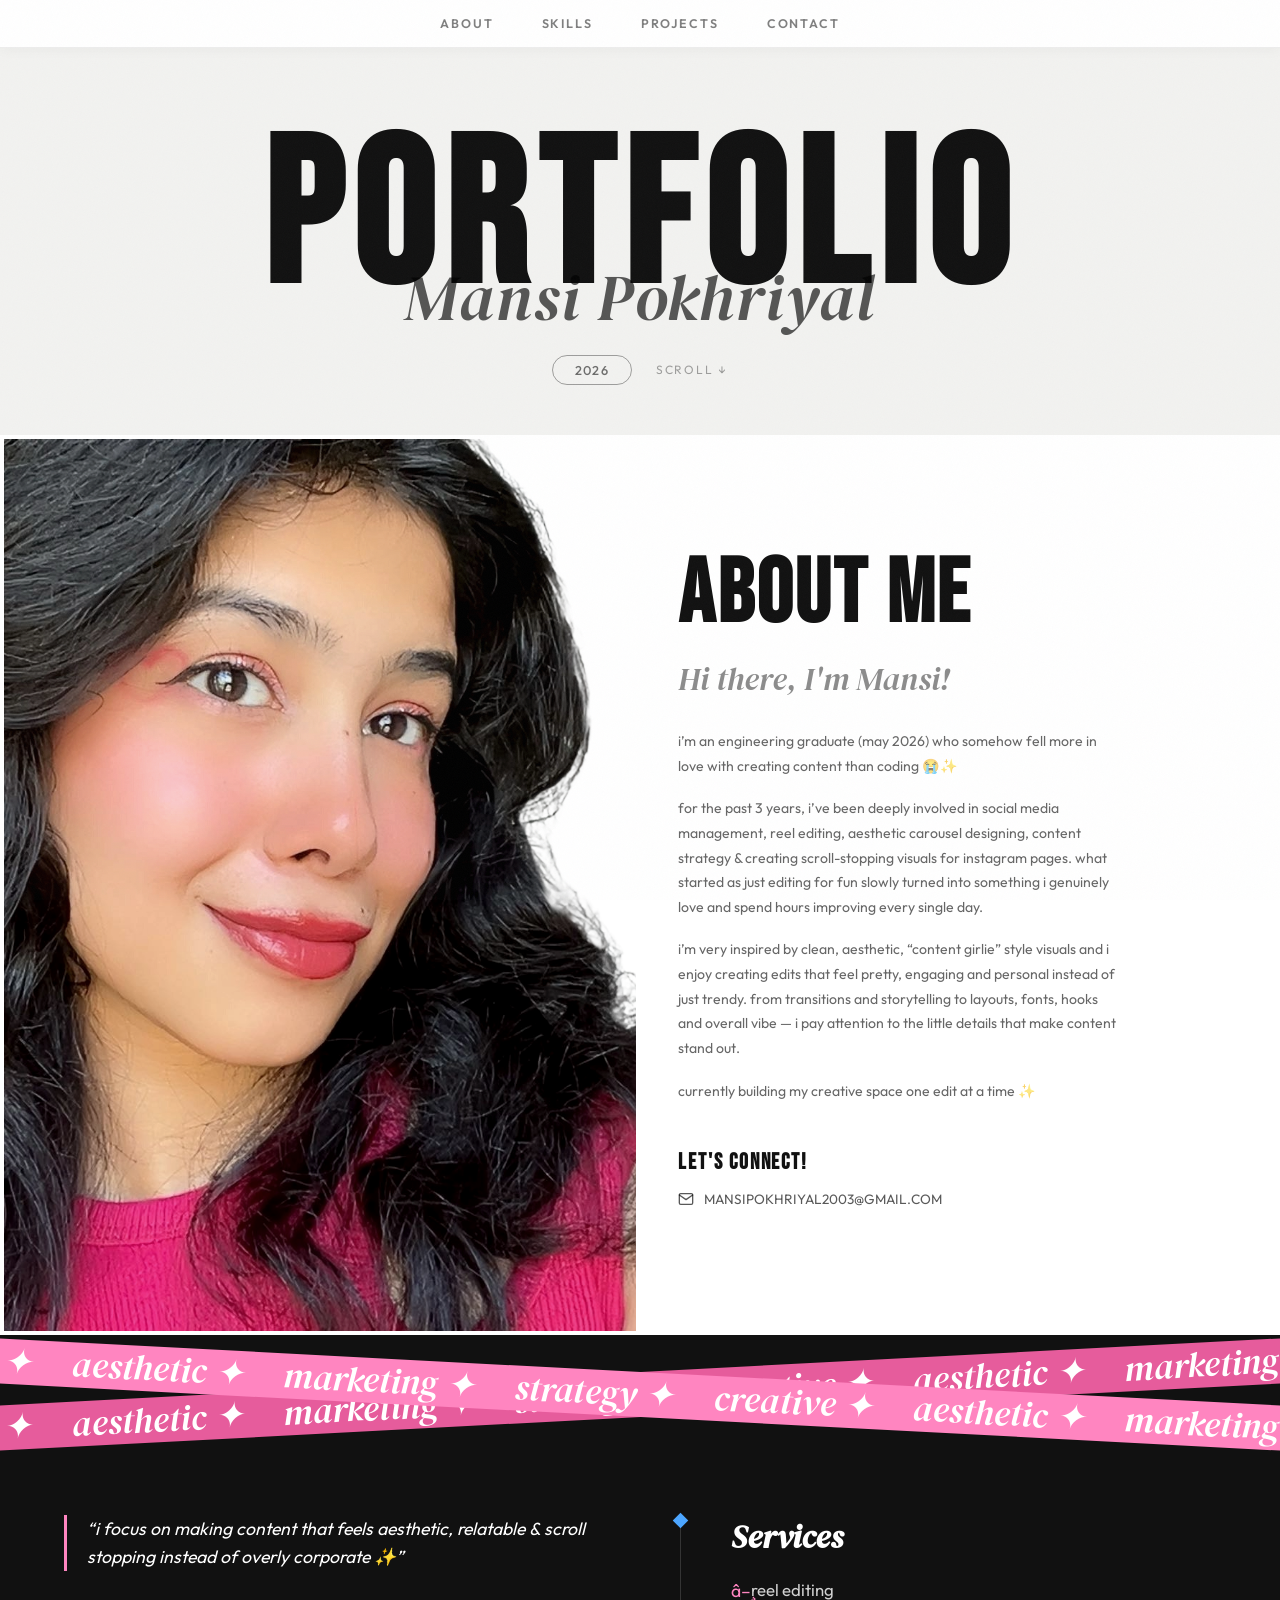
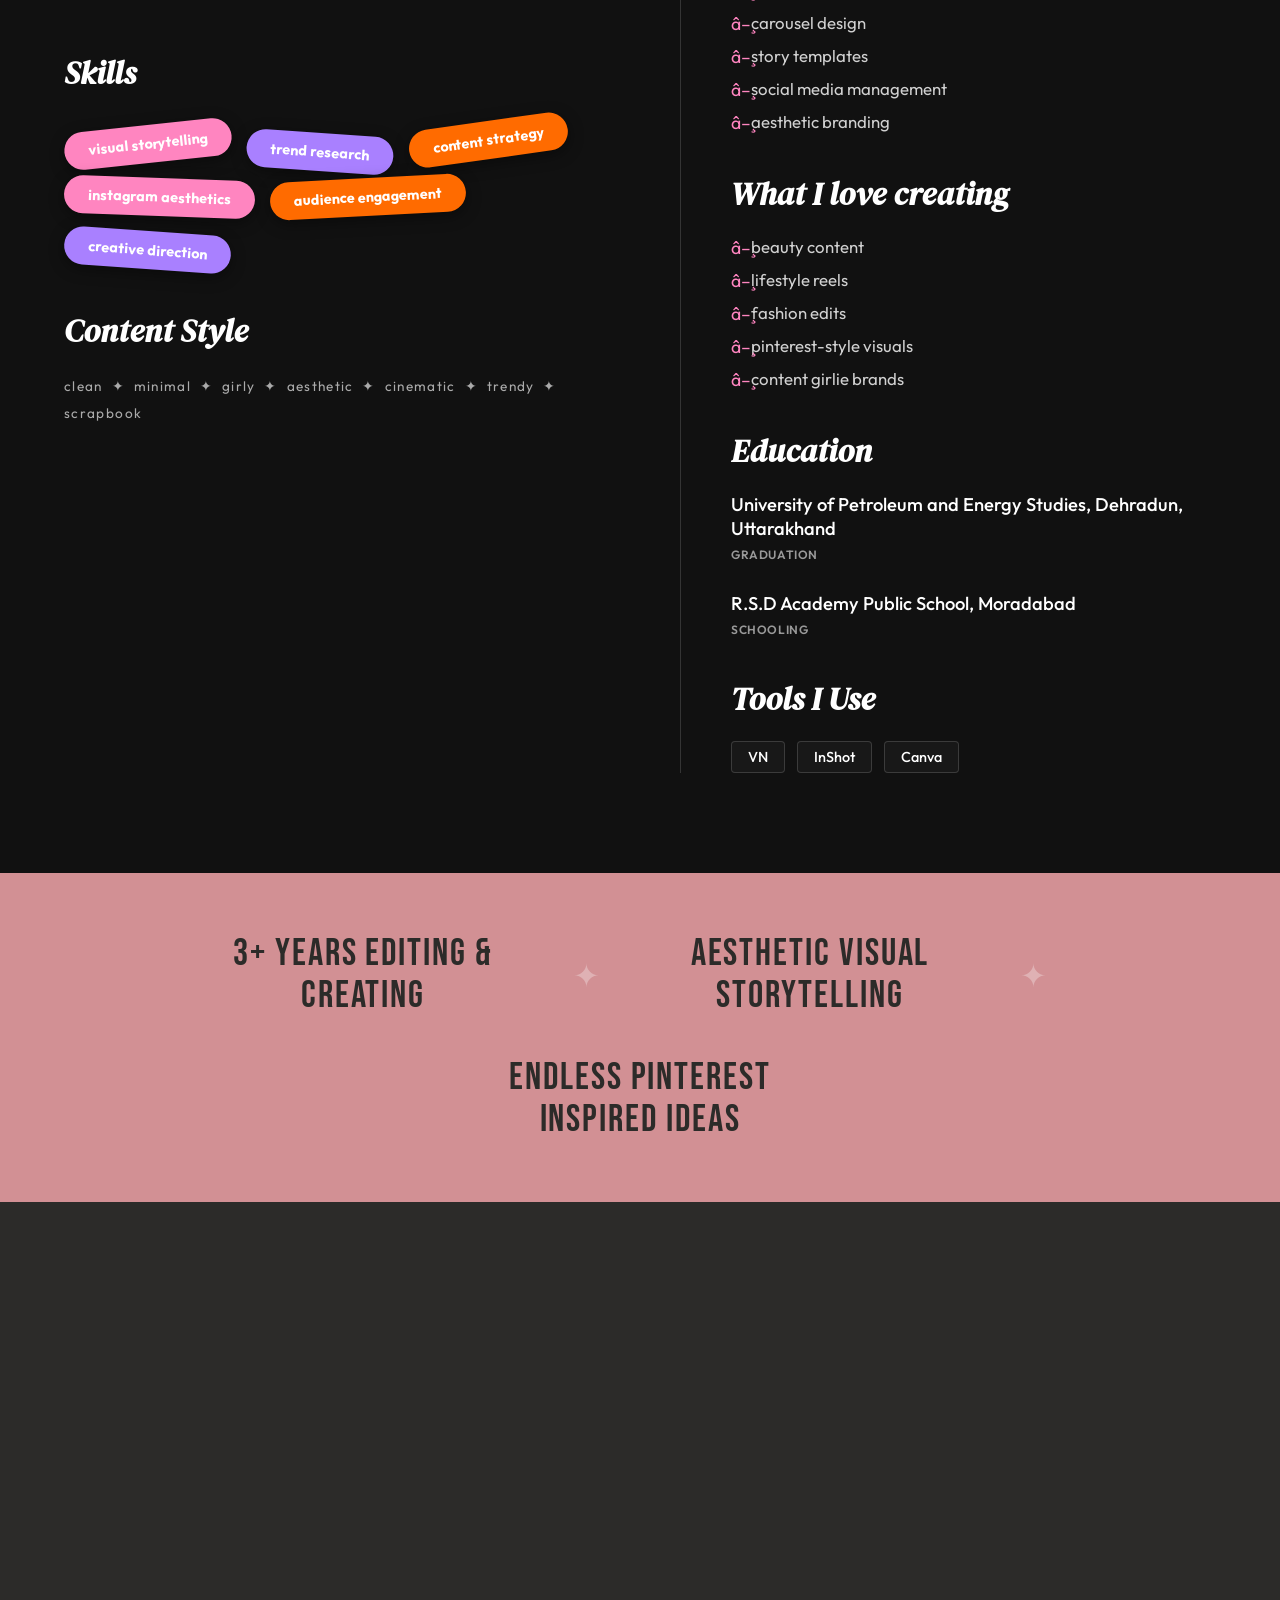
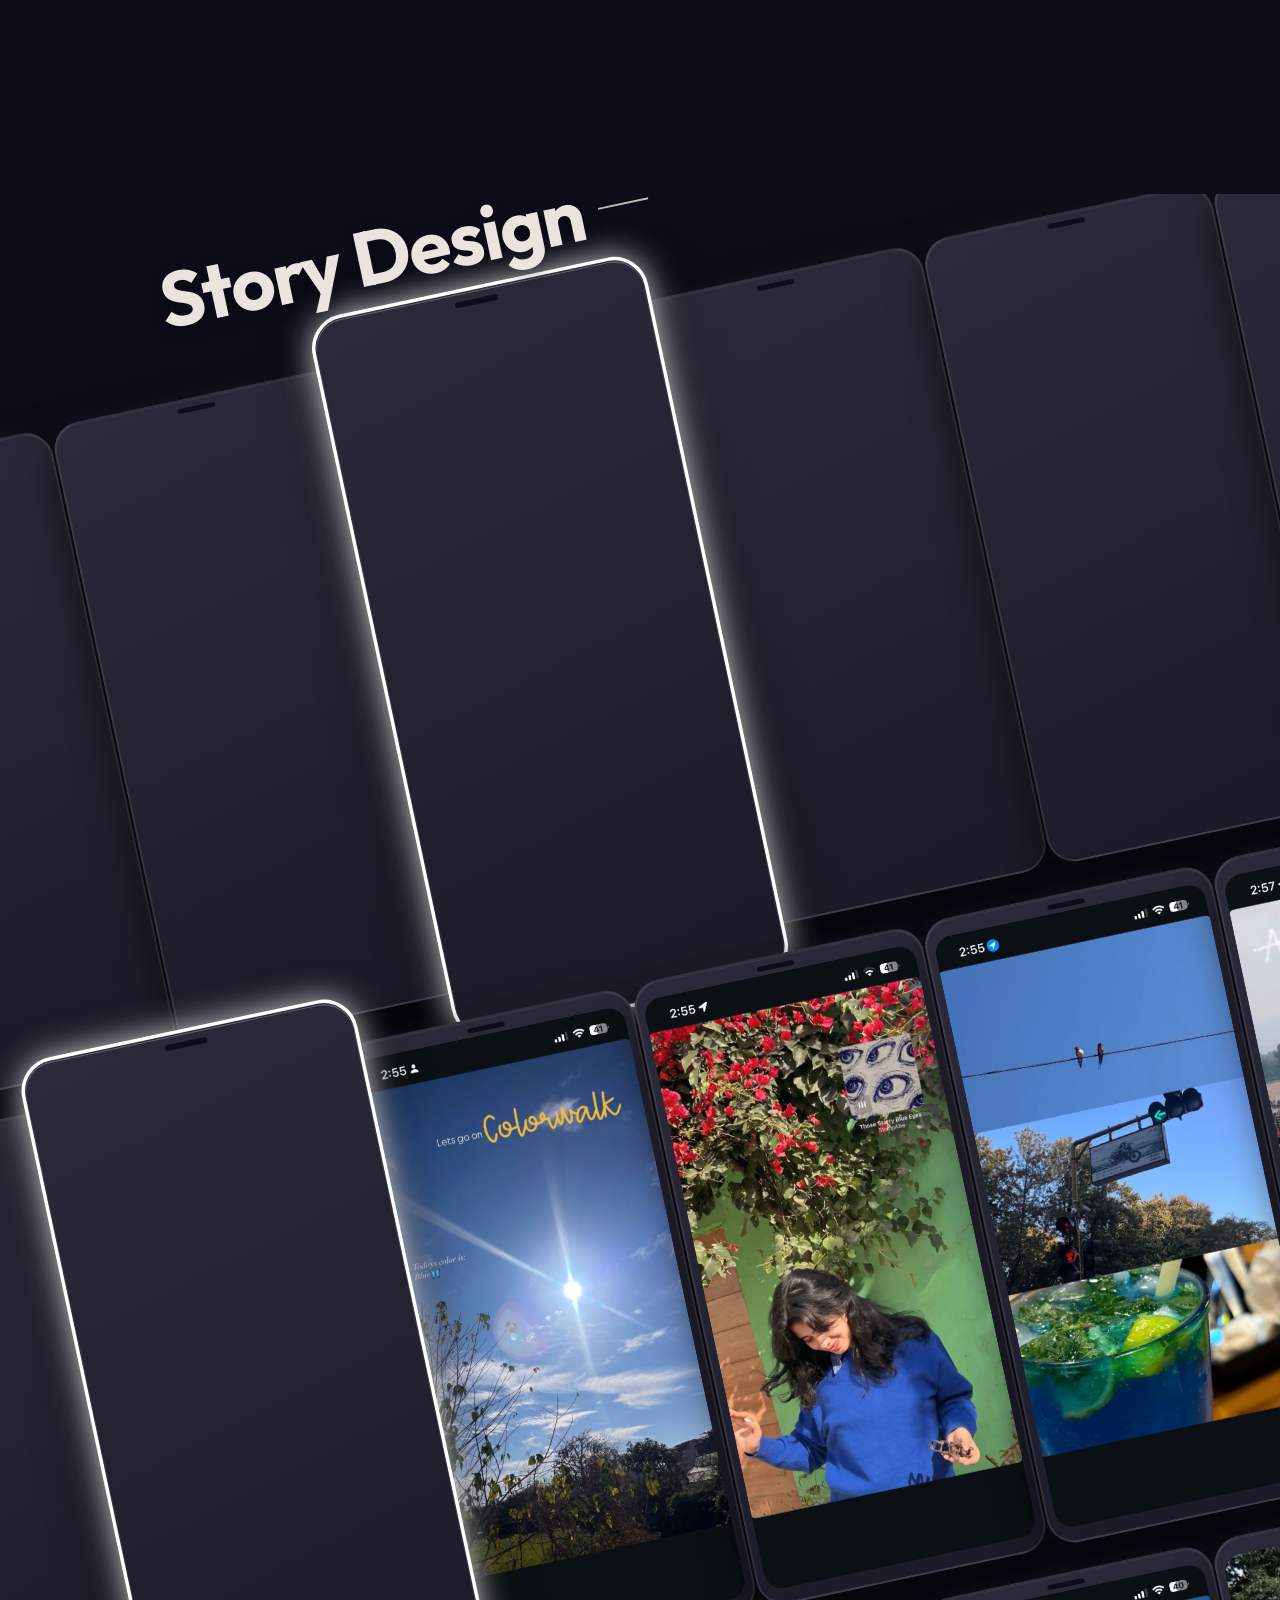
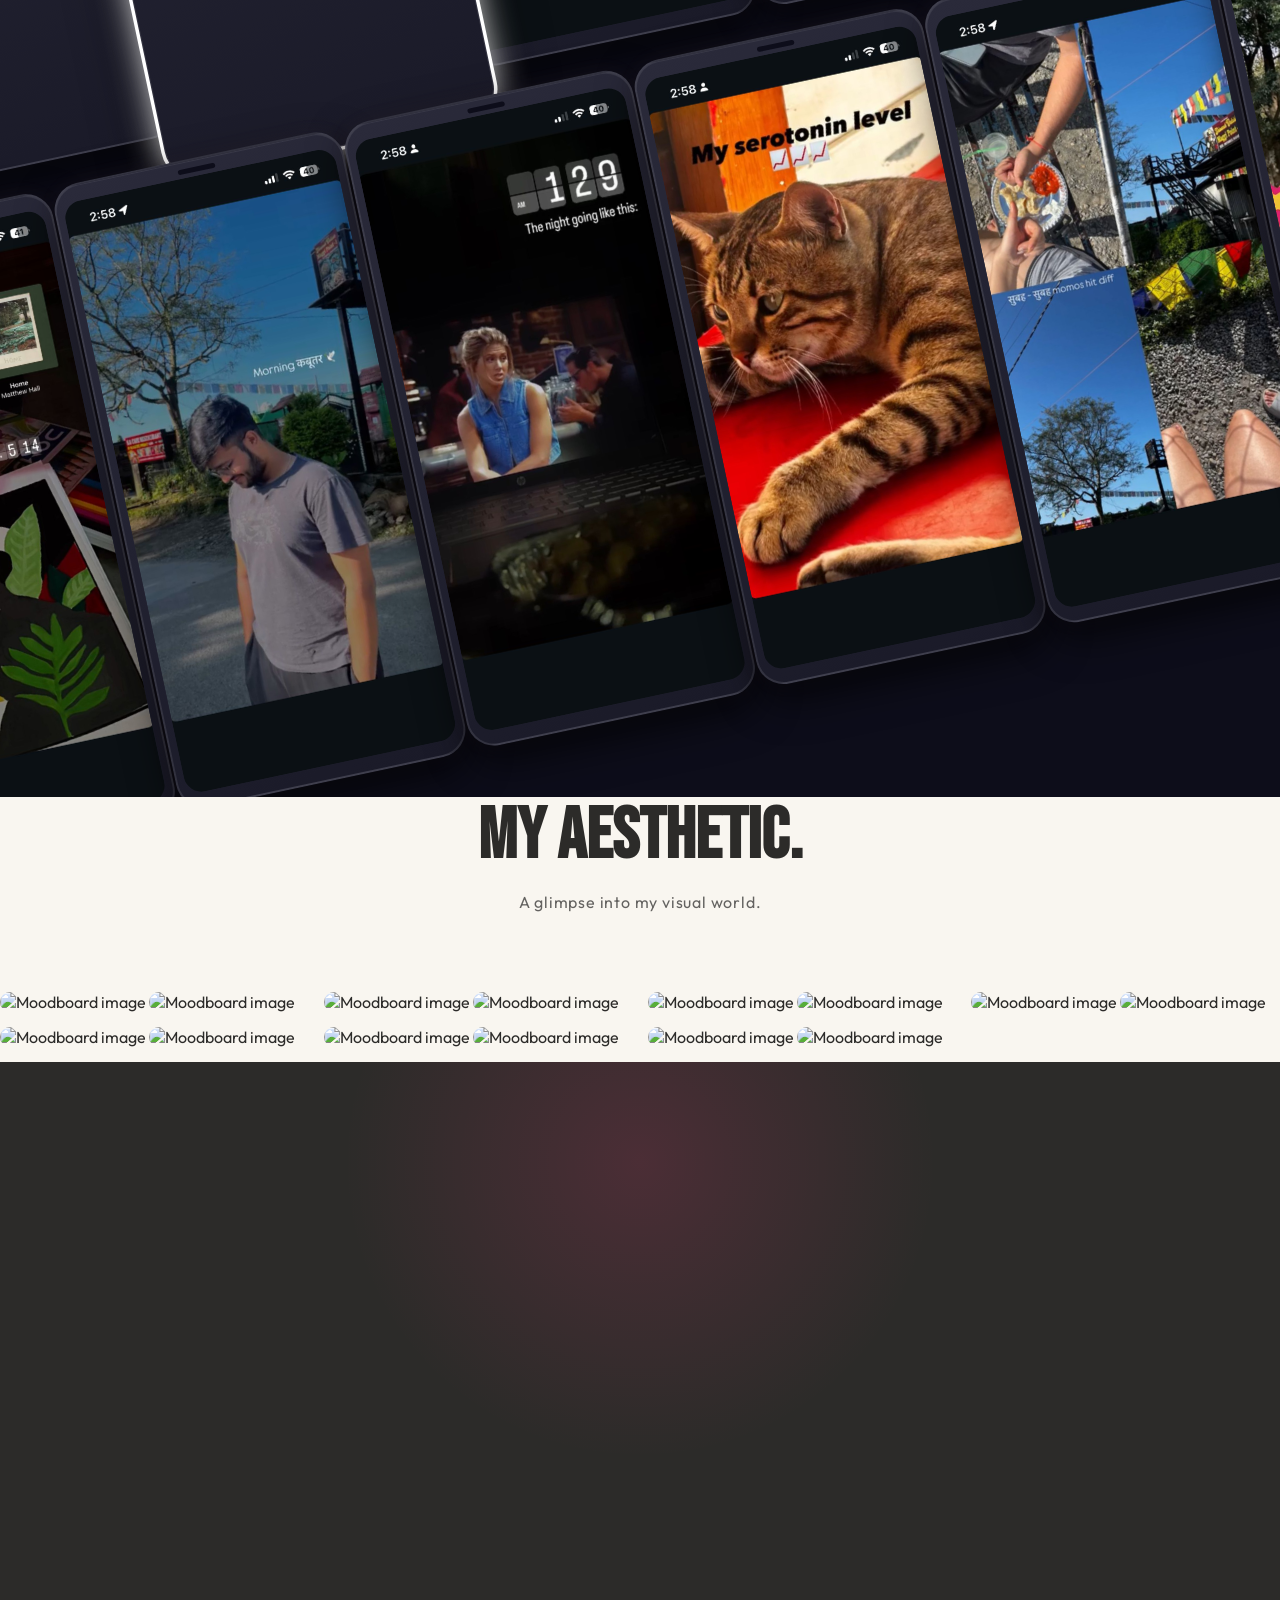
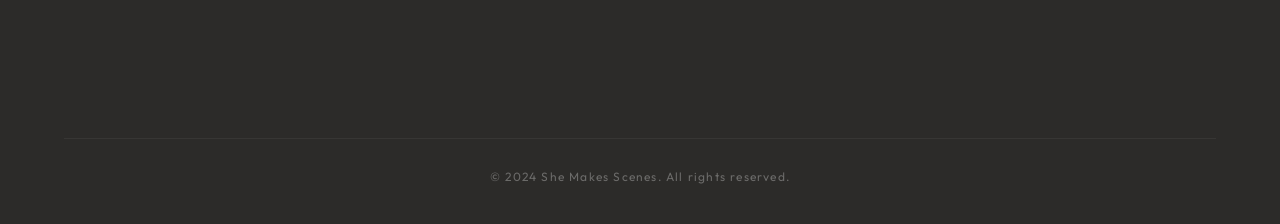
==== index.html @ 284c3abc "Fix CSS corruption and swap moodboard to dummy pinterest aesthetic images" ====
<!DOCTYPE html>
<html lang="en">

<head>
    <meta charset="UTF-8">
    <meta name="viewport" content="width=device-width, initial-scale=1.0">
    <title>She Makes Scenes – Marketing Portfolio</title>
    <meta name="description"
        content="She Makes Scenes – A vibrant marketing portfolio by Reese Jade Herron. Creative director, content creator, brand storyteller.">
    <link rel="preconnect" href="https://fonts.googleapis.com">
    <link rel="preconnect" href="https://fonts.gstatic.com" crossorigin>
    <link
        href="https://fonts.googleapis.com/css2?family=Bebas+Neue&family=DM+Serif+Display:ital@0;1&family=Outfit:wght@300;400;600;700;900&family=Alex+Brush&family=Great+Vibes&family=Pinyon+Script&family=Parisienne&display=swap"
        rel="stylesheet">
    <link rel="stylesheet" href="style.css">
</head>

<body>


    <!-- ══════════════════════════════════════
         GLASSMORPHIC INTRO SPLASH
         Auto-slides up after 3.5s, revealing the hero behind it
    ══════════════════════════════════════ -->
    <div class="splash" id="splash">

        <!-- Deep background orbs / atmosphere -->
        <div class="splash-bg">
            <img loading="lazy" src="assets/splash_bg.png" alt="" class="splash-bg-img">
            <div class="splash-orb orb-a"></div>
            <div class="splash-orb orb-b"></div>
            <div class="splash-orb orb-c"></div>
        </div>

        <!-- Glass panels grid -->
        <div class="glass-grid">
            <div class="glass-panel gp-top-left">
                <div class="gp-tag">Est. 2024</div>
            </div>
            <div class="glass-panel gp-top-right">
                <div class="gp-tag">Portfolio ↗</div>
            </div>
        </div>

        <!-- Centre content -->
        <div class="splash-center">
            <div class="splash-eyebrow">
                <span>Creative Director &amp; Strategist</span>
            </div>

            <h1 class="splash-title">
                <span class="st-line st-l1">SHE</span>
                <span class="st-line st-l2"><em>Makes</em></span>
                <span class="st-line st-l3">SCENES</span>
            </h1>

            <!-- Minimal Progress bar -->
            <div class="splash-progress">
                <div class="sp-bar">
                    <div class="sp-fill" id="splashFill"></div>
                </div>
                <span class="sp-label">Loading experience</span>
            </div>
        </div>
    </div>

    <!-- HERO -->
    <section class="pf-hero" id="hero">

        <!-- Sticky white nav -->
        <nav class="pf-nav">
            <a href="#about" class="pf-nav-item">About</a>
            <a href="#skills" class="pf-nav-item">Skills</a>
            <a href="#work" class="pf-nav-item">Projects</a>
            <a href="#contact" class="pf-nav-item">Contact</a>
        </nav>

        <!-- Giant PORTFOLIO + calligraphy name stacked together -->
        <div class="pf-title-wrap">
            <h1 class="pf-title">PORTFOLIO</h1>
            <span class="pf-script-name">Mansi Pokhriyal</span>
        </div>

        <!-- Year badge -->
        <div class="pf-footer-row">
            <span class="pf-year-pill">2026</span>
            <span class="pf-scroll-cue">scroll ↓</span>
        </div>

    </section>

    <!-- ABOUT ME -->
    <section class="am-section" id="about">

        <div class="am-grid">
            <!-- LEFT: full-bleed portrait -->
            <div class="am-portrait-col">
                <img loading="lazy" src="assets/pfp pic/11.png" alt="Mansi" class="am-portrait">
            </div>

            <!-- RIGHT: stacked heading + bio -->
            <div class="am-content-col">
                <h2 class="am-heading">ABOUT ME</h2>

                <h3 class="am-subhead">Hi there, I'm Mansi!</h3>

                <p class="am-text">
                    i’m an engineering graduate (may 2026) who somehow fell more in love with creating content than
                    coding 😭✨
                </p>
                <p class="am-text">
                    for the past 3 years, i’ve been deeply involved in social media management, reel editing, aesthetic
                    carousel designing, content strategy & creating scroll-stopping visuals for instagram pages. what
                    started as just editing for fun slowly turned into something i genuinely love and spend hours
                    improving every single day.
                </p>
                <p class="am-text">
                    i’m very inspired by clean, aesthetic, “content girlie” style visuals and i enjoy creating edits
                    that feel pretty, engaging and personal instead of just trendy. from transitions and storytelling to
                    layouts, fonts, hooks and overall vibe — i pay attention to the little details that make content
                    stand out.
                </p>
                <p class="am-text">
                    currently building my creative space one edit at a time ✨
                </p>

                <div class="am-connect">
                    <h4 class="am-connect-label">LET'S CONNECT!</h4>
                    <a href="mailto:MANSIPOKHRIYAL2003@GMAIL.COM" class="am-contact-row">
                        <svg xmlns="http://www.w3.org/2000/svg" width="16" height="16" viewBox="0 0 24 24" fill="none"
                            stroke="currentColor" stroke-width="2" stroke-linecap="round" stroke-linejoin="round">
                            <path d="M4 4h16c1.1 0 2 .9 2 2v12c0 1.1-.9 2-2 2H4c-1.1 0-2-.9-2-2V6c0-1.1.9-2 2-2z">
                            </path>
                            <polyline points="22,6 12,13 2,6"></polyline>
                        </svg>
                        MANSIPOKHRIYAL2003@GMAIL.COM
                    </a>
                </div>
            </div>
        </div>
    </section>

    <!-- ══════════════════════════════════════
         RESUME / DETAILS SECTION (Dark Mode)
    ══════════════════════════════════════ -->
    <section class="resume-section" id="resume">
        <!-- Pink Marquee Ribbons -->
        <div class="resume-ribbon-wrap">
            <div class="resume-ribbon ribbon-back">
                <div class="marquee-content">
                    <span>creative ✦</span><span>aesthetic ✦</span><span>marketing ✦</span><span>strategy
                        ✦</span><span>creative ✦</span><span>aesthetic ✦</span><span>marketing ✦</span><span>strategy
                        ✦</span>
                </div>
            </div>
            <div class="resume-ribbon ribbon-front">
                <div class="marquee-content">
                    <span>creative ✦</span><span>aesthetic ✦</span><span>marketing ✦</span><span>strategy
                        ✦</span><span>creative ✦</span><span>aesthetic ✦</span><span>marketing ✦</span><span>strategy
                        ✦</span>
                </div>
            </div>
        </div>

        <div class="resume-container">
            <!-- Left Column: Intro & Skills -->
            <div class="resume-left">
                <div class="res-quote-box">
                    <p class="res-quote">“i focus on making content that feels aesthetic, relatable & scroll stopping
                        instead of overly corporate ✨”</p>
                </div>

                <h3 class="res-heading res-mt">Skills</h3>
                <div class="res-skills">
                    <span class="skill-pill sp-pink">visual storytelling</span>
                    <span class="skill-pill sp-purple">trend research</span>
                    <span class="skill-pill sp-orange">content strategy</span>
                    <span class="skill-pill sp-pink" style="transform: rotate(2deg);">instagram aesthetics</span>
                    <span class="skill-pill sp-orange" style="transform: rotate(-3deg);">audience engagement</span>
                    <span class="skill-pill sp-purple" style="transform: rotate(4deg);">creative direction</span>
                </div>

                <h3 class="res-heading res-mt">Content Style</h3>
                <p class="res-tiny-words">
                    clean &nbsp;✦&nbsp; minimal &nbsp;✦&nbsp; girly &nbsp;✦&nbsp; aesthetic &nbsp;✦&nbsp; cinematic
                    &nbsp;✦&nbsp; trendy &nbsp;✦&nbsp; scrapbook
                </p>
            </div>

            <!-- Right Column: Timeline -->
            <div class="resume-right">
                <div class="res-timeline">
                    <!-- Blue Diamond -->
                    <div class="res-diamond"></div>

                    <h3 class="res-heading">Services</h3>
                    <ul class="res-list">
                        <li>reel editing</li>
                        <li>carousel design</li>
                        <li>story templates</li>
                        <li>social media management</li>
                        <li>aesthetic branding</li>
                    </ul>

                    <h3 class="res-heading res-mt">What I love creating</h3>
                    <ul class="res-list">
                        <li>beauty content</li>
                        <li>lifestyle reels</li>
                        <li>fashion edits</li>
                        <li>pinterest-style visuals</li>
                        <li>content girlie brands</li>
                    </ul>

                    <h3 class="res-heading res-mt">Education</h3>
                    <div class="res-item">
                        <h4>University of Petroleum and Energy Studies, Dehradun, Uttarakhand</h4>
                        <p class="res-meta">GRADUATION</p>
                    </div>
                    <div class="res-item">
                        <h4>R.S.D Academy Public School, Moradabad</h4>
                        <p class="res-meta">SCHOOLING</p>
                    </div>

                    <h3 class="res-heading res-mt">Tools I Use</h3>
                    <div class="res-tools">
                        <span>VN</span>
                        <span>InShot</span>
                        <span>Canva</span>
                    </div>
                </div>
            </div>
        </div>
    </section>

    <!-- STATS STRIP -->
    <section class="stats-strip text-strip">
        <div class="stat-card">
            <span class="stat-label-lg">3+ Years Editing & Creating</span>
        </div>
        <div class="stat-divider">✦</div>
        <div class="stat-card">
            <span class="stat-label-lg">Aesthetic Visual Storytelling</span>
        </div>
        <div class="stat-divider">✦</div>
        <div class="stat-card">
            <span class="stat-label-lg">Endless Pinterest Inspired Ideas</span>
        </div>
    </section>

    <!-- SCROLL NOISE -->
    <div class="noise-overlay"></div>

    <!-- ══════════════════════════════════
         SERVICES STRIP — Scrapbook Style
    ══════════════════════════════════ -->
    <section class="services-strip">
        <div class="services-header reveal-up">
            <h2 class="section-title">What I Do <span class="highlight">Best.</span></h2>
            <p class="section-subtitle">Turning chaos into aesthetics and engagement into community.</p>
        </div>

        <div class="services-grid">
            <!-- Service 1 -->
            <div class="service-card pop-in" style="--tilt: -3deg;">
                <div class="svc-tape"></div>
                <img loading="lazy" src="assets/iphone.png" alt="Social Media" class="svc-sticker s-top-right float-bob">
                <h3 class="svc-title">Social Media Management</h3>
                <p class="svc-desc">Scroll-stopping strategies, community building, and manipulating algorithms in your
                    favor.</p>
                <div class="svc-tags">
                    <span>Instagram</span><span>TikTok</span><span>Pinterest</span>
                </div>
            </div>

            <!-- Service 2 -->
            <div class="service-card pop-in delay-2" style="--tilt: 2deg;">
                <div class="svc-tape tape-alt"></div>
                <img loading="lazy" src="assets/camera.png" alt="Content Creation" class="svc-sticker s-bottom-left float-bob-alt">
                <h3 class="svc-title">Content Creation &amp; UGC</h3>
                <p class="svc-desc">Aesthetic photography and short-form video that actually looks like it belongs on a
                    moodboard.</p>
                <div class="svc-tags">
                    <span>Photography</span><span>Reels</span><span>Editing</span>
                </div>
            </div>

            <!-- Service 3 -->
            <div class="service-card pop-in delay-4" style="--tilt: -1.5deg;">
                <div class="svc-tape"></div>
                <img loading="lazy" src="assets/matcha.png" alt="Brand Strategy" class="svc-sticker s-top-left float-bob">
                <h3 class="svc-title">Brand Strategy</h3>
                <p class="svc-desc">Finding your authentic voice, visual identity, and market positioning so your brand
                    feels like a lifestyle.</p>
                <div class="svc-tags">
                    <span>Identity</span><span>Positioning</span><span>Voice</span>
                </div>
            </div>
        </div>
    </section>

    <!-- ══════════════════════════════════
         VIDEO GALLERY (Masonry & Lightbox)
    ══════════════════════════════════ -->
    <section class="video-gallery" id="portfolio">
        <div class="port-header reveal-up">
            <h2 class="section-title">The <span class="highlight">Receipts.</span></h2>
            <p class="section-subtitle">Aesthetic content that actually converts.</p>
        </div>

        <div class="video-grid reveal-up delay-2">
            <!-- Video Item 1 (Vertical) -->
            <div class="video-item vertical"
                data-video="https://res.cloudinary.com/dgtjwejuw/video/upload/f_auto,q_auto:best/v1_hgwuum.mov">
                <video poster="assets/poster_v1.jpg"
                    data-src="https://res.cloudinary.com/dgtjwejuw/video/upload/f_auto,q_auto:best/v1_hgwuum.mov"
                    class="v-thumb" muted playsinline preload="none"></video>
                <div class="v-overlay">
                    <p class="v-text">Reached 100k+ on YouTube</p>
                    <div class="play-btn">▶</div>
                </div>
            </div>

            <!-- Video Item 2 (Vertical) -->
            <div class="video-item vertical"
                data-video="https://res.cloudinary.com/dgtjwejuw/video/upload/f_auto,q_auto:best/v2_tkq3fp.mp4">
                <video poster="assets/poster_v2.jpg"
                    data-src="https://res.cloudinary.com/dgtjwejuw/video/upload/f_auto,q_auto:best/v2_tkq3fp.mp4"
                    class="v-thumb" muted playsinline preload="none"></video>
                <div class="v-overlay">
                    <p class="v-text">UGC Campaign • +300% ROI</p>
                    <div class="play-btn">▶</div>
                </div>
            </div>

            <!-- Video Item 3 (Horizontal) -->
            <div class="video-item horizontal"
                data-video="https://res.cloudinary.com/dgtjwejuw/video/upload/f_auto,q_auto:best/v3_ckzk5g.mp4">
                <video poster="assets/poster_v3.jpg"
                    data-src="https://res.cloudinary.com/dgtjwejuw/video/upload/f_auto,q_auto:best/v3_ckzk5g.mp4"
                    class="v-thumb rotate-fix" muted playsinline preload="none"></video>
                <div class="v-overlay">
                    <p class="v-text">Viral TikTok • 5M Views</p>
                    <div class="play-btn">▶</div>
                </div>
            </div>

            <!-- Video Item 4 (Vertical) -->
            <!-- <div class="video-item vertical" data-video="assets/v4.mp4">
                <video poster="assets/poster_v4.jpg" data-src="assets/v4.mp4" class="v-thumb" muted playsinline preload="none"></video>
                <div class="v-overlay">
                    <p class="v-text">Brand Launch Strategy</p>
                    <div class="play-btn">▶</div>
                </div>
            </div>
             -->
            <!-- Video Item 5 (Vertical) -->
            <div class="video-item vertical"
                data-video="https://res.cloudinary.com/dgtjwejuw/video/upload/f_auto,q_auto:best/v5_fkfbjr.mp4">
                <video poster="assets/poster_v5.jpg"
                    data-src="https://res.cloudinary.com/dgtjwejuw/video/upload/f_auto,q_auto:best/v5_fkfbjr.mp4"
                    class="v-thumb" muted playsinline preload="none"></video>
                <div class="v-overlay">
                    <p class="v-text">Aesthetic Product B-Roll</p>
                    <div class="play-btn">▶</div>
                </div>
            </div>

            <!-- Video Item 6 (Vertical) -->
            <div class="video-item vertical"
                data-video="https://res.cloudinary.com/dgtjwejuw/video/upload/f_auto,q_auto:best/v6_zyyoiy.mp4">
                <video poster="assets/poster_v6.jpg"
                    data-src="https://res.cloudinary.com/dgtjwejuw/video/upload/f_auto,q_auto:best/v6_zyyoiy.mp4"
                    class="v-thumb" muted playsinline preload="none"></video>
                <div class="v-overlay">
                    <p class="v-text">Influencer Outreach</p>
                    <div class="play-btn">▶</div>
                </div>
            </div>

            <!-- Video Item 7 (Vertical) -->
            <div class="video-item vertical"
                data-video="https://res.cloudinary.com/dgtjwejuw/video/upload/f_auto,q_auto:best/v7_tdznez.mp4">
                <video poster="assets/poster_v7.jpg"
                    data-src="https://res.cloudinary.com/dgtjwejuw/video/upload/f_auto,q_auto:best/v7_tdznez.mp4"
                    class="v-thumb" muted playsinline preload="none"></video>
                <div class="v-overlay">
                    <p class="v-text">Lifestyle Vlog</p>
                    <div class="play-btn">▶</div>
                </div>
            </div>

            <!-- Video Item 8 (Horizontal) -->
            <div class="video-item horizontal"
                data-video="https://res.cloudinary.com/dgtjwejuw/video/upload/f_auto,q_auto:best/v8_twmsrm.mp4">
                <video poster="assets/poster_v8.jpg"
                    data-src="https://res.cloudinary.com/dgtjwejuw/video/upload/f_auto,q_auto:best/v8_twmsrm.mp4"
                    class="v-thumb rotate-fix" muted playsinline preload="none"></video>
                <div class="v-overlay">
                    <p class="v-text">Behind the Scenes</p>
                    <div class="play-btn">▶</div>
                </div>
            </div>

            <!-- Video Item 9 (Vertical) -->
            <div class="video-item vertical"
                data-video="https://res.cloudinary.com/dgtjwejuw/video/upload/f_auto,q_auto:best/v9_yqz8e2.mp4">
                <video poster="assets/poster_v9.jpg"
                    data-src="https://res.cloudinary.com/dgtjwejuw/video/upload/f_auto,q_auto:best/v9_yqz8e2.mp4"
                    class="v-thumb" muted playsinline preload="none"></video>
                <div class="v-overlay">
                    <p class="v-text">Social Strategy</p>
                    <div class="play-btn">▶</div>
                </div>
            </div>

            <!-- Video Item 10 (Vertical) -->
            <div class="video-item vertical"
                data-video="https://res.cloudinary.com/dgtjwejuw/video/upload/f_auto,q_auto:best/v10_ikguzg.mp4">
                <video poster="assets/poster_v10.jpg"
                    data-src="https://res.cloudinary.com/dgtjwejuw/video/upload/f_auto,q_auto:best/v10_ikguzg.mp4"
                    class="v-thumb" muted playsinline preload="none"></video>
                <div class="v-overlay">
                    <p class="v-text">Product Highlight</p>
                    <div class="play-btn">▶</div>
                </div>
            </div>

            <!-- Video Item 11 (Vertical) -->
            <div class="video-item vertical"
                data-video="https://res.cloudinary.com/dgtjwejuw/video/upload/f_auto,q_auto:best/v11_afdckn.mp4">
                <video poster="assets/poster_v11.jpg"
                    data-src="https://res.cloudinary.com/dgtjwejuw/video/upload/f_auto,q_auto:best/v11_afdckn.mp4"
                    class="v-thumb" muted playsinline preload="none"></video>
                <div class="v-overlay">
                    <p class="v-text">Creative Direction</p>
                    <div class="play-btn">▶</div>
                </div>
            </div>

            <!-- Video Item 12 (Vertical) -->
            <!-- <div class="video-item vertical" data-video="assets/v12.MOV">
                <video poster="assets/poster_v12.jpg" data-src="assets/v12.MOV" class="v-thumb" muted playsinline preload="none"></video>
                <div class="v-overlay">
                    <p class="v-text">Vibe Check</p>
                    <div class="play-btn">▶</div>
                </div>
            </div> -->





            <!-- Video Item 15 (Horizontal) -->
            <div class="video-item horizontal"
                data-video="https://res.cloudinary.com/dgtjwejuw/video/upload/f_auto,q_auto:best/v15_hkxv1v.mp4">
                <video poster="assets/poster_v15.jpg"
                    data-src="https://res.cloudinary.com/dgtjwejuw/video/upload/f_auto,q_auto:best/v15_hkxv1v.mp4"
                    class="v-thumb rotate-fix" muted playsinline preload="none"></video>
                <div class="v-overlay">
                    <p class="v-text">Studio Tour</p>
                    <div class="play-btn">▶</div>
                </div>
            </div>
        </div>
    </section>

    <!-- ══════════════════════════════════
         SOCIAL MEDIA POST DESIGN
    ══════════════════════════════════ -->
    <section class="post-design-section" id="post-design">
        <div class="post-design-header reveal-up">
            <h2 class="post-design-title">Social Media <span class="post-highlight">Post Design.</span></h2>
            <p class="post-design-sub">Scroll‑stopping content crafted for feeds that actually convert.</p>
        </div>

        <!-- ── ROW 1: 4 posts · phone · (layout: img img img img | phone) ── -->
        <div class="post-row post-row--4-phone reveal-up delay-2">
            <div class="post-thumb">
                <img loading="lazy" src="assets/kedarnath post/5.PNG" alt="Social Media Post 5" class="post-img"
                    style="width:100%;height:100%;object-fit:cover;border-radius:12px;">
            </div>
            <div class="post-thumb">
                <img loading="lazy" src="assets/kedarnath post/7.PNG" alt="Social Media Post 7" class="post-img"
                    style="width:100%;height:100%;object-fit:cover;border-radius:12px;">
            </div>
            <div class="post-thumb">
                <img loading="lazy" src="assets/kedarnath post/8.PNG" alt="Social Media Post 8" class="post-img"
                    style="width:100%;height:100%;object-fit:cover;border-radius:12px;">
            </div>
            <div class="post-thumb">
                <img loading="lazy" src="assets/kedarnath post/9.jpeg" alt="Social Media Post 9" class="post-img"
                    style="width:100%;height:100%;object-fit:cover;border-radius:12px;">
            </div>
            <div class="phone-mockup-wrap">
                <div class="phone-frame" id="phone1">
                    <div class="phone-screen">
                        <div class="insta-header">
                            <span class="insta-dot"></span>
                            <span class="insta-username">@shemakesscenes</span>
                        </div>
                        <div class="insta-carousel" data-phone="phone1">
                            <div class="insta-slides">
                                <!-- 20 placeholder slides replaced with requested image sequence -->
                                <div class="insta-slide">
                                    <img loading="lazy" src="assets/kedarnath post/3.PNG" alt="Slide"
                                        style="width:100%;height:100%;object-fit:cover;">
                                </div>
                                <div class="insta-slide">
                                    <img loading="lazy" src="assets/kedarnath post/1.PNG" alt="Slide"
                                        style="width:100%;height:100%;object-fit:cover;">
                                </div>
                                <div class="insta-slide">
                                    <img loading="lazy" src="assets/kedarnath post/5.PNG" alt="Slide"
                                        style="width:100%;height:100%;object-fit:cover;">
                                </div>
                                <div class="insta-slide">
                                    <img loading="lazy" src="assets/kedarnath post/4.PNG" alt="Slide"
                                        style="width:100%;height:100%;object-fit:cover;">
                                </div>
                                <div class="insta-slide">
                                    <img loading="lazy" src="assets/kedarnath post/2.PNG" alt="Slide"
                                        style="width:100%;height:100%;object-fit:cover;">
                                </div>
                                <div class="insta-slide">
                                    <img loading="lazy" src="assets/kedarnath post/6.PNG" alt="Slide"
                                        style="width:100%;height:100%;object-fit:cover;">
                                </div>
                                <div class="insta-slide">
                                    <img loading="lazy" src="assets/kedarnath post/7.PNG" alt="Slide"
                                        style="width:100%;height:100%;object-fit:cover;">
                                </div>
                                <div class="insta-slide">
                                    <img loading="lazy" src="assets/kedarnath post/8.PNG" alt="Slide"
                                        style="width:100%;height:100%;object-fit:cover;">
                                </div>
                                <div class="insta-slide">
                                    <img loading="lazy" src="assets/kedarnath post/9.jpeg" alt="Slide"
                                        style="width:100%;height:100%;object-fit:cover;">
                                </div>
                            </div>
                            <button class="insta-prev" aria-label="Previous">‹</button>
                            <button class="insta-next" aria-label="Next">›</button>
                            <div class="insta-dots"></div>
                        </div>
                        <div class="insta-footer">
                            <span class="insta-heart">♡</span>
                            <span class="insta-count">2.4k</span>
                        </div>
                        <div class="insta-caption"
                            style="padding: 0 10px 10px; font-size: 0.6rem; color: #111; line-height: 1.4; font-family: var(--font-body);">
                            <strong>shemakesscenes</strong> Not a trip. A calling. 🏔️✨ Exploring the breathtaking
                            trails of Kedarnath and soaking in the divine energy of the Himalayas. Every step feels like
                            a journey within. #kedarnath #himalayas
                        </div>
                    </div>
                </div>
            </div>
        </div>

        <!-- ── ROW 2: phone · 4 posts ── -->
        <div class="post-row post-row--phone-4 reveal-up delay-2">
            <div class="phone-mockup-wrap">
                <div class="phone-frame" id="phone2">
                    <div class="phone-screen">
                        <div class="insta-header">
                            <span class="insta-dot"></span>
                            <span class="insta-username">@shemakesscenes</span>
                        </div>
                        <div class="insta-carousel" data-phone="phone2">
                            <div class="insta-slides">
                                <div class="insta-slide">
                                    <img loading="lazy" src="assets/gao/1.jpeg" alt="Slide"
                                        style="width:100%;height:100%;object-fit:cover;">
                                </div>
                                <div class="insta-slide">
                                    <img loading="lazy" src="assets/gao/5.jpeg" alt="Slide"
                                        style="width:100%;height:100%;object-fit:cover;">
                                </div>
                                <div class="insta-slide">
                                    <img loading="lazy" src="assets/gao/2.jpeg" alt="Slide"
                                        style="width:100%;height:100%;object-fit:cover;">
                                </div>
                                <div class="insta-slide">
                                    <img loading="lazy" src="assets/gao/3.jpeg" alt="Slide"
                                        style="width:100%;height:100%;object-fit:cover;">
                                </div>
                                <div class="insta-slide">
                                    <img loading="lazy" src="assets/gao/4.jpeg" alt="Slide"
                                        style="width:100%;height:100%;object-fit:cover;">
                                </div>
                                <div class="insta-slide">
                                    <img loading="lazy" src="assets/gao/8.jpeg" alt="Slide"
                                        style="width:100%;height:100%;object-fit:cover;">
                                </div>
                                <div class="insta-slide">
                                    <img loading="lazy" src="assets/gao/6.jpeg" alt="Slide"
                                        style="width:100%;height:100%;object-fit:cover;">
                                </div>
                                <div class="insta-slide">
                                    <img loading="lazy" src="assets/gao/7.jpeg" alt="Slide"
                                        style="width:100%;height:100%;object-fit:cover;">
                                </div>
                            </div>
                            <button class="insta-prev" aria-label="Previous">‹</button>
                            <button class="insta-next" aria-label="Next">›</button>
                            <div class="insta-dots"></div>
                        </div>
                        <div class="insta-footer">
                            <span class="insta-heart">♡</span>
                            <span class="insta-count">1.8k</span>
                        </div>
                        <div class="insta-caption"
                            style="padding: 0 10px 10px; font-size: 0.6rem; color: #111; line-height: 1.4; font-family: var(--font-body);">
                            <strong>shemakesscenes</strong> Sun-kissed days and endless horizons in Gao. 🌊 Finding
                            inspiration where the waves crash and the palm trees sway. #gao #wanderlust #creativejourney
                        </div>
                    </div>
                </div>
            </div>
            <div class="post-thumb">
                <img loading="lazy" src="assets/gao/3.jpeg" alt="Social Media Post" class="post-img"
                    style="width:100%;height:100%;object-fit:cover;border-radius:12px;">
            </div>
            <div class="post-thumb">
                <img loading="lazy" src="assets/gao/6.jpeg" alt="Social Media Post" class="post-img"
                    style="width:100%;height:100%;object-fit:cover;border-radius:12px;">
            </div>
            <div class="post-thumb">
                <img loading="lazy" src="assets/gao/8.jpeg" alt="Social Media Post" class="post-img"
                    style="width:100%;height:100%;object-fit:cover;border-radius:12px;">
            </div>
            <div class="post-thumb">
                <img loading="lazy" src="assets/gao/7.jpeg" alt="Social Media Post" class="post-img"
                    style="width:100%;height:100%;object-fit:cover;border-radius:12px;">
            </div>
        </div>

        <!-- ── ROW 3: 4 posts · phone (same as row 1) ── -->
        <div class="post-row post-row--4-phone reveal-up delay-2">
            <div class="post-thumb">
                <img loading="lazy" src="assets/banaras/3.jpeg" alt="Social Media Post" class="post-img"
                    style="width:100%;height:100%;object-fit:cover;border-radius:12px;">
            </div>
            <div class="post-thumb">
                <img loading="lazy" src="assets/banaras/11.jpeg" alt="Social Media Post" class="post-img"
                    style="width:100%;height:100%;object-fit:cover;border-radius:12px;">
            </div>
            <div class="post-thumb">
                <img loading="lazy" src="assets/banaras/18.jpeg" alt="Social Media Post" class="post-img"
                    style="width:100%;height:100%;object-fit:cover;border-radius:12px;">
            </div>
            <div class="post-thumb">
                <img loading="lazy" src="assets/banaras/17.jpeg" alt="Social Media Post" class="post-img"
                    style="width:100%;height:100%;object-fit:cover;border-radius:12px;">
            </div>
            <div class="phone-mockup-wrap">
                <div class="phone-frame" id="phone3">
                    <div class="phone-screen">
                        <div class="insta-header">
                            <span class="insta-dot"></span>
                            <span class="insta-username">@shemakesscenes</span>
                        </div>
                        <div class="insta-carousel" data-phone="phone3">
                            <div class="insta-slides">
                                <div class="insta-slide">
                                    <img loading="lazy" src="assets/banaras/1.jpeg" alt="Slide 1"
                                        style="width:100%;height:100%;object-fit:cover;">
                                </div>
                                <div class="insta-slide">
                                    <img loading="lazy" src="assets/banaras/2.jpeg" alt="Slide 2"
                                        style="width:100%;height:100%;object-fit:cover;">
                                </div>
                                <div class="insta-slide">
                                    <img loading="lazy" src="assets/banaras/3.jpeg" alt="Slide 3"
                                        style="width:100%;height:100%;object-fit:cover;">
                                </div>
                                <div class="insta-slide">
                                    <img loading="lazy" src="assets/banaras/4.jpeg" alt="Slide 4"
                                        style="width:100%;height:100%;object-fit:cover;">
                                </div>
                                <div class="insta-slide">
                                    <img loading="lazy" src="assets/banaras/5.jpeg" alt="Slide 5"
                                        style="width:100%;height:100%;object-fit:cover;">
                                </div>
                                <div class="insta-slide">
                                    <img loading="lazy" src="assets/banaras/6.jpeg" alt="Slide 6"
                                        style="width:100%;height:100%;object-fit:cover;">
                                </div>
                                <div class="insta-slide">
                                    <img loading="lazy" src="assets/banaras/7.jpeg" alt="Slide 7"
                                        style="width:100%;height:100%;object-fit:cover;">
                                </div>
                                <div class="insta-slide">
                                    <img loading="lazy" src="assets/banaras/8.jpeg" alt="Slide 8"
                                        style="width:100%;height:100%;object-fit:cover;">
                                </div>
                                <div class="insta-slide">
                                    <img loading="lazy" src="assets/banaras/9.jpeg" alt="Slide 9"
                                        style="width:100%;height:100%;object-fit:cover;">
                                </div>
                                <div class="insta-slide">
                                    <img loading="lazy" src="assets/banaras/10.jpeg" alt="Slide 10"
                                        style="width:100%;height:100%;object-fit:cover;">
                                </div>
                                <div class="insta-slide">
                                    <img loading="lazy" src="assets/banaras/11.jpeg" alt="Slide 11"
                                        style="width:100%;height:100%;object-fit:cover;">
                                </div>
                                <div class="insta-slide">
                                    <img loading="lazy" src="assets/banaras/12.jpeg" alt="Slide 12"
                                        style="width:100%;height:100%;object-fit:cover;">
                                </div>
                                <div class="insta-slide">
                                    <img loading="lazy" src="assets/banaras/13.jpeg" alt="Slide 13"
                                        style="width:100%;height:100%;object-fit:cover;">
                                </div>
                                <div class="insta-slide">
                                    <img loading="lazy" src="assets/banaras/14.jpeg" alt="Slide 14"
                                        style="width:100%;height:100%;object-fit:cover;">
                                </div>
                                <div class="insta-slide">
                                    <img loading="lazy" src="assets/banaras/15.jpeg" alt="Slide 15"
                                        style="width:100%;height:100%;object-fit:cover;">
                                </div>
                                <div class="insta-slide">
                                    <img loading="lazy" src="assets/banaras/16.jpeg" alt="Slide 16"
                                        style="width:100%;height:100%;object-fit:cover;">
                                </div>
                                <div class="insta-slide">
                                    <img loading="lazy" src="assets/banaras/17.jpeg" alt="Slide 17"
                                        style="width:100%;height:100%;object-fit:cover;">
                                </div>
                                <div class="insta-slide">
                                    <img loading="lazy" src="assets/banaras/18.jpeg" alt="Slide 18"
                                        style="width:100%;height:100%;object-fit:cover;">
                                </div>
                            </div>
                            <button class="insta-prev" aria-label="Previous">‹</button>
                            <button class="insta-next" aria-label="Next">›</button>
                            <div class="insta-dots"></div>
                        </div>
                        <div class="insta-footer">
                            <span class="insta-heart">♡</span>
                            <span class="insta-count">3.1k</span>
                        </div>
                        <div class="insta-caption"
                            style="padding: 0 10px 10px; font-size: 0.6rem; color: #111; line-height: 1.4; font-family: var(--font-body);">
                            <strong>shemakesscenes</strong> Normalize posting late cx you were living in the moment that
                            time. 🕊️✨ Lost in the spiritual charm and narrow alleys of Banaras. Some places don't just
                            fill your camera roll, they fill your soul. #banaras #varanasi #livinginthemoment
                        </div>
                    </div>
                </div>
            </div>
        </div>

        <!-- ── ROW 4: 2 posts · phone (centre) · 2 posts ── -->
        <div class="post-row post-row--2-phone-2 reveal-up delay-2">
            <div class="post-thumb">
                <img loading="lazy" src="assets/kokan/2.jpeg" alt="Social Media Post" class="post-img"
                    style="width:100%;height:100%;object-fit:cover;border-radius:12px;">
            </div>
            <div class="post-thumb">
                <img loading="lazy" src="assets/kokan/3.jpeg" alt="Social Media Post" class="post-img"
                    style="width:100%;height:100%;object-fit:cover;border-radius:12px;">
            </div>
            <div class="phone-mockup-wrap">
                <div class="phone-frame" id="phone4">
                    <div class="phone-screen">
                        <div class="insta-header">
                            <span class="insta-dot"></span>
                            <span class="insta-username">@shemakesscenes</span>
                        </div>
                        <div class="insta-carousel" data-phone="phone4">
                            <div class="insta-slides">
                                <div class="insta-slide">
                                    <img loading="lazy" src="assets/kokan/1.jpeg" alt="Slide 1"
                                        style="width:100%;height:100%;object-fit:cover;">
                                </div>
                                <div class="insta-slide">
                                    <img loading="lazy" src="assets/kokan/2.jpeg" alt="Slide 2"
                                        style="width:100%;height:100%;object-fit:cover;">
                                </div>
                                <div class="insta-slide">
                                    <img loading="lazy" src="assets/kokan/3.jpeg" alt="Slide 3"
                                        style="width:100%;height:100%;object-fit:cover;">
                                </div>
                                <div class="insta-slide">
                                    <img loading="lazy" src="assets/kokan/4.jpeg" alt="Slide 4"
                                        style="width:100%;height:100%;object-fit:cover;">
                                </div>
                                <div class="insta-slide">
                                    <img loading="lazy" src="assets/kokan/5.jpeg" alt="Slide 5"
                                        style="width:100%;height:100%;object-fit:cover;">
                                </div>
                                <div class="insta-slide">
                                    <img loading="lazy" src="assets/kokan/6.jpeg" alt="Slide 6"
                                        style="width:100%;height:100%;object-fit:cover;">
                                </div>
                                <div class="insta-slide">
                                    <img loading="lazy" src="assets/kokan/7.jpeg" alt="Slide 7"
                                        style="width:100%;height:100%;object-fit:cover;">
                                </div>
                                <div class="insta-slide">
                                    <img loading="lazy" src="assets/kokan/8.jpeg" alt="Slide 8"
                                        style="width:100%;height:100%;object-fit:cover;">
                                </div>
                                <div class="insta-slide">
                                    <img loading="lazy" src="assets/kokan/9.jpeg" alt="Slide 9"
                                        style="width:100%;height:100%;object-fit:cover;">
                                </div>
                                <div class="insta-slide">
                                    <img loading="lazy" src="assets/kokan/10.jpeg" alt="Slide 10"
                                        style="width:100%;height:100%;object-fit:cover;">
                                </div>
                                <div class="insta-slide">
                                    <img loading="lazy" src="assets/kokan/11.jpeg" alt="Slide 11"
                                        style="width:100%;height:100%;object-fit:cover;">
                                </div>
                            </div>
                            <button class="insta-prev" aria-label="Previous">‹</button>
                            <button class="insta-next" aria-label="Next">›</button>
                            <div class="insta-dots"></div>
                        </div>
                        <div class="insta-footer">
                            <span class="insta-heart">♡</span>
                            <span class="insta-count">4.7k</span>
                        </div>
                        <div class="insta-caption"
                            style="padding: 0 10px 10px; font-size: 0.6rem; color: #111; line-height: 1.4; font-family: var(--font-body);">
                            <strong>shemakesscenes</strong> Lost in the serene beaches and lush greens of Kokan. 🌊🌴
                            Finding peace where the ocean meets the sky. Unwinding in nature's lap. #kokan #beachvibes
                            #travel
                        </div>
                    </div>
                </div>
            </div>
            <div class="post-thumb">
                <img loading="lazy" src="assets/kokan/5.jpeg" alt="Social Media Post" class="post-img"
                    style="width:100%;height:100%;object-fit:cover;border-radius:12px;">
            </div>
            <div class="post-thumb">
                <img loading="lazy" src="assets/kokan/6.jpeg" alt="Social Media Post" class="post-img"
                    style="width:100%;height:100%;object-fit:cover;border-radius:12px;">
            </div>
        </div>

        <!-- ── ROW 5 (identical copy of Row 4: 2 posts · phone · 2 posts) ── -->
        <!-- <div class="post-row post-row--2-phone-2 reveal-up delay-2">
            <div class="post-thumb"><div class="post-img-placeholder"></div></div>
            <div class="post-thumb"><div class="post-img-placeholder"></div></div>
            <div class="phone-mockup-wrap">
                <div class="phone-frame" id="phone5">
                    <div class="phone-screen">
                        <div class="insta-header">
                            <span class="insta-dot"></span>
                            <span class="insta-username">@shemakesscenes</span>
                        </div>
                        <div class="insta-carousel" data-phone="phone5">
                            <div class="insta-slides">
                                <div class="insta-slide"><div class="slide-placeholder" style="background:linear-gradient(135deg,#E6B8BA,#2C2B29)"></div></div>
                                <div class="insta-slide"><div class="slide-placeholder" style="background:linear-gradient(135deg,#2C2B29,#D9D0E3)"></div></div>
                                <div class="insta-slide"><div class="slide-placeholder" style="background:linear-gradient(135deg,#D9D0E3,#D29094)"></div></div>
                                <div class="insta-slide"><div class="slide-placeholder" style="background:linear-gradient(135deg,#D29094,#C3D5C5)"></div></div>
                                <div class="insta-slide"><div class="slide-placeholder" style="background:linear-gradient(135deg,#C3D5C5,#E6B8BA)"></div></div>
                                <div class="insta-slide"><div class="slide-placeholder" style="background:linear-gradient(135deg,#B8C9D4,#2C2B29)"></div></div>
                                <div class="insta-slide"><div class="slide-placeholder" style="background:linear-gradient(135deg,#E6B8BA,#D9D0E3)"></div></div>
                                <div class="insta-slide"><div class="slide-placeholder" style="background:linear-gradient(135deg,#D9D0E3,#B8C9D4)"></div></div>
                                <div class="insta-slide"><div class="slide-placeholder" style="background:linear-gradient(135deg,#C3D5C5,#D29094)"></div></div>
                                <div class="insta-slide"><div class="slide-placeholder" style="background:linear-gradient(135deg,#D29094,#E6B8BA)"></div></div>
                                <div class="insta-slide"><div class="slide-placeholder" style="background:linear-gradient(135deg,#2C2B29,#C3D5C5)"></div></div>
                                <div class="insta-slide"><div class="slide-placeholder" style="background:linear-gradient(135deg,#B8C9D4,#E6B8BA)"></div></div>
                                <div class="insta-slide"><div class="slide-placeholder" style="background:linear-gradient(135deg,#E6B8BA,#B8C9D4)"></div></div>
                                <div class="insta-slide"><div class="slide-placeholder" style="background:linear-gradient(135deg,#D29094,#D9D0E3)"></div></div>
                                <div class="insta-slide"><div class="slide-placeholder" style="background:linear-gradient(135deg,#D9D0E3,#C3D5C5)"></div></div>
                                <div class="insta-slide"><div class="slide-placeholder" style="background:linear-gradient(135deg,#C3D5C5,#B8C9D4)"></div></div>
                                <div class="insta-slide"><div class="slide-placeholder" style="background:linear-gradient(135deg,#B8C9D4,#D29094)"></div></div>
                                <div class="insta-slide"><div class="slide-placeholder" style="background:linear-gradient(135deg,#2C2B29,#E6B8BA)"></div></div>
                                <div class="insta-slide"><div class="slide-placeholder" style="background:linear-gradient(135deg,#E6B8BA,#C3D5C5)"></div></div>
                                <div class="insta-slide"><div class="slide-placeholder" style="background:linear-gradient(135deg,#D9D0E3,#2C2B29)"></div></div>
                            </div>
                            <button class="insta-prev" aria-label="Previous">‹</button>
                            <button class="insta-next" aria-label="Next">›</button>
                            <div class="insta-dots"></div>
                        </div>
                        <div class="insta-footer">
                            <span class="insta-heart">♡</span>
                            <span class="insta-count">2.9k</span>
                        </div>
                    </div>
                </div>
            </div>
            <div class="post-thumb"><div class="post-img-placeholder"></div></div>
            <div class="post-thumb"><div class="post-img-placeholder"></div></div>
        </div> -->
    </section>

    <!-- ══════════════════════════════════
         STORY DESIGN
    ══════════════════════════════════ -->
    <section class="sd-section" id="story-design">

        <!-- ── DIAGONAL LABEL ── -->
        <div class="sd-label-wrap">
            <h2 class="sd-label-text">Story Design</h2>
        </div>

        <!-- ── CASCADE ROW 1 ── -->
        <div class="sd-cascade-clip">
            <div class="sd-cascade">
                <div class="sd-phone">
                    <div class="sd-pframe">
                        <div class="sd-pnotch"></div>
                        <div class="sd-pscreen">
<video src="assets/story/IMG_5173.MOV" loop muted playsinline style="width:100%;height:100%;object-fit:cover;"></video>
</div>
                    </div>
                </div>
                <div class="sd-phone">
                    <div class="sd-pframe">
                        <div class="sd-pnotch"></div>
                        <div class="sd-pscreen">
<video src="assets/story/WhatsApp Video 2026-05-24 at 12.46.07 AM.mp4" loop muted playsinline style="width:100%;height:100%;object-fit:cover;"></video>
</div>
                    </div>
                </div>
                <div class="sd-phone sd-phone--highlighted">
                    <div class="sd-pframe">
                        <div class="sd-pnotch"></div>
                        <div class="sd-pscreen">
<video src="assets/story/IMG_5171.MOV" loop muted playsinline style="width:100%;height:100%;object-fit:cover;"></video>
</div>
                    </div>
                </div>
                <div class="sd-phone">
                    <div class="sd-pframe">
                        <div class="sd-pnotch"></div>
                        <div class="sd-pscreen">
<video src="assets/story/WhatsApp Video 2026-05-24 at 12.46.10 AM.mp4" loop muted playsinline style="width:100%;height:100%;object-fit:cover;"></video>
</div>
                    </div>
                </div>
                <div class="sd-phone">
                    <div class="sd-pframe">
                        <div class="sd-pnotch"></div>
                        <div class="sd-pscreen">
<video src="assets/story/WhatsApp Video 2026-05-24 at 12.46.13 AM.mp4" loop muted playsinline style="width:100%;height:100%;object-fit:cover;"></video>
</div>
                    </div>
                </div>
                <div class="sd-phone">
                    <div class="sd-pframe">
                        <div class="sd-pnotch"></div>
                        <div class="sd-pscreen">
<video src="assets/story/WhatsApp Video 2026-05-24 at 12.46.15 AM.mp4" loop muted playsinline style="width:100%;height:100%;object-fit:cover;"></video>
</div>
                    </div>
                </div>
            </div>
        </div>
        <!-- ── CASCADE ROW 2 ── -->
        <div class="sd-cascade-clip">
            <div class="sd-cascade">
                <div class="sd-phone">
                    <div class="sd-pframe">
                        <div class="sd-pnotch"></div>
                        <div class="sd-pscreen">
<video src="assets/story/WhatsApp Video 2026-05-24 at 2.59.08 PM.mp4" loop muted playsinline style="width:100%;height:100%;object-fit:cover;"></video>
</div>
                    </div>
                </div>
                <div class="sd-phone sd-phone--highlighted">
                    <div class="sd-pframe">
                        <div class="sd-pnotch"></div>
                        <div class="sd-pscreen">
<video src="assets/story/IMG_5172.MOV" loop muted playsinline style="width:100%;height:100%;object-fit:cover;"></video>
</div>
                    </div>
                </div>
                <div class="sd-phone">
                    <div class="sd-pframe">
                        <div class="sd-pnotch"></div>
                        <div class="sd-pscreen">
<img src="assets/story/WhatsApp Image 2026-05-24 at 2.59.06 PM.jpeg" loading="lazy" style="width:100%;height:100%;object-fit:cover;">
</div>
                    </div>
                </div>
                <div class="sd-phone">
                    <div class="sd-pframe">
                        <div class="sd-pnotch"></div>
                        <div class="sd-pscreen">
<img src="assets/story/WhatsApp Image 2026-05-24 at 2.59.07 PM (1).jpeg" loading="lazy" style="width:100%;height:100%;object-fit:cover;">
</div>
                    </div>
                </div>
                <div class="sd-phone">
                    <div class="sd-pframe">
                        <div class="sd-pnotch"></div>
                        <div class="sd-pscreen">
<img src="assets/story/WhatsApp Image 2026-05-24 at 2.59.07 PM.jpeg" loading="lazy" style="width:100%;height:100%;object-fit:cover;">
</div>
                    </div>
                </div>
                <div class="sd-phone">
                    <div class="sd-pframe">
                        <div class="sd-pnotch"></div>
                        <div class="sd-pscreen">
<img src="assets/story/WhatsApp Image 2026-05-24 at 2.59.09 PM (1).jpeg" loading="lazy" style="width:100%;height:100%;object-fit:cover;">
</div>
                    </div>
                </div>
            </div>
        </div>
        <!-- ── CASCADE ROW 3 ── -->
        <div class="sd-cascade-clip">
            <div class="sd-cascade">
                <div class="sd-phone">
                    <div class="sd-pframe">
                        <div class="sd-pnotch"></div>
                        <div class="sd-pscreen">
<img src="assets/story/WhatsApp Image 2026-05-24 at 2.59.09 PM.jpeg" loading="lazy" style="width:100%;height:100%;object-fit:cover;">
</div>
                    </div>
                </div>
                <div class="sd-phone">
                    <div class="sd-pframe">
                        <div class="sd-pnotch"></div>
                        <div class="sd-pscreen">
<img src="assets/story/WhatsApp Image 2026-05-24 at 2.59.10 PM (1).jpeg" loading="lazy" style="width:100%;height:100%;object-fit:cover;">
</div>
                    </div>
                </div>
                <div class="sd-phone">
                    <div class="sd-pframe">
                        <div class="sd-pnotch"></div>
                        <div class="sd-pscreen">
<img src="assets/story/WhatsApp Image 2026-05-24 at 2.59.10 PM (2).jpeg" loading="lazy" style="width:100%;height:100%;object-fit:cover;">
</div>
                    </div>
                </div>
                <div class="sd-phone">
                    <div class="sd-pframe">
                        <div class="sd-pnotch"></div>
                        <div class="sd-pscreen">
<img src="assets/story/WhatsApp Image 2026-05-24 at 2.59.10 PM (3).jpeg" loading="lazy" style="width:100%;height:100%;object-fit:cover;">
</div>
                    </div>
                </div>
                <div class="sd-phone">
                    <div class="sd-pframe">
                        <div class="sd-pnotch"></div>
                        <div class="sd-pscreen">
<img src="assets/story/WhatsApp Image 2026-05-24 at 2.59.10 PM.jpeg" loading="lazy" style="width:100%;height:100%;object-fit:cover;">
</div>
                    </div>
                </div>
                <div class="sd-phone">
                    <div class="sd-pframe">
                        <div class="sd-pnotch"></div>
                        <div class="sd-pscreen">
<img src="assets/story/WhatsApp Image 2026-05-24 at 3.16.13 PM.jpeg" loading="lazy" style="width:100%;height:100%;object-fit:cover;">
</div>
                    </div>
                </div>

            </div>
        </div>

    </section>

    <!-- <section class="testimonials-strip">


        <div class="test-header reveal-up">
            <h2 class="section-title">Client <span class="highlight">Love.</span></h2>
            <p class="section-subtitle">Don't just take my word for it.</p>
        </div>

        <div class="chat-container">
            <div class="chat-bubble left pop-in">
                <div class="chat-text">"She Makes Scenes completely transformed our social presence. Our engagement is
                    up 400% in two months!"</div>
                <div class="chat-sender">— Glow Skincare</div>
            </div>
            <div class="chat-bubble right pop-in delay-2">
                <div class="chat-text">"The UGC she produced for us was the highest converting ad creative we've ever
                    had. Insane ROI."</div>
                <div class="chat-sender">— Aura Activewear</div>
            </div>
            <div class="chat-bubble left pop-in delay-4">
                <div class="chat-text">"A true visionary. She didn't just give us a brand strategy, she gave us a brand
                    identity."</div>
                <div class="chat-sender">— Matcha Moments</div>
            </div>
        </div>
    </section> -->

    <!-- PINTEREST MOOD BOARD -->
    <section class="moodboard-section" id="moodboard">
        <div class="test-header reveal-up">
            <h2 class="section-title">My <span class="highlight">Aesthetic.</span></h2>
            <p class="section-subtitle">A glimpse into my visual world.</p>
        </div>
        <div class="masonry-grid reveal-up delay-2">
            <img src="https://images.unsplash.com/photo-1517841905240-472988babdf9?w=600&h=800&fit=crop" class="masonry-item" loading="lazy" alt="Moodboard image">
            <img src="https://images.unsplash.com/photo-1495120464115-28d5f0ce852d?w=600&h=500&fit=crop" class="masonry-item" loading="lazy" alt="Moodboard image">
            <img src="https://images.unsplash.com/photo-1445205170230-053b83016050?w=600&h=900&fit=crop" class="masonry-item" loading="lazy" alt="Moodboard image">
            <img src="https://images.unsplash.com/photo-1515378791036-0648a3ef77b2?w=600&h=400&fit=crop" class="masonry-item" loading="lazy" alt="Moodboard image">
            <img src="https://images.unsplash.com/photo-1513694203232-719a280e022f?w=600&h=700&fit=crop" class="masonry-item" loading="lazy" alt="Moodboard image">
            <img src="https://images.unsplash.com/photo-1438761681033-6461ffad8d80?w=600&h=600&fit=crop" class="masonry-item" loading="lazy" alt="Moodboard image">
            <img src="https://images.unsplash.com/photo-1524504388940-b1c1722653e1?w=600&h=850&fit=crop" class="masonry-item" loading="lazy" alt="Moodboard image">
            <img src="https://images.unsplash.com/photo-1507133750070-4ed3a105f963?w=600&h=500&fit=crop" class="masonry-item" loading="lazy" alt="Moodboard image">
            <img src="https://images.unsplash.com/photo-1519638399535-1b036603ac77?w=600&h=750&fit=crop" class="masonry-item" loading="lazy" alt="Moodboard image">
            <img src="https://images.unsplash.com/photo-1506744626753-1fa28f6e52c8?w=600&h=450&fit=crop" class="masonry-item" loading="lazy" alt="Moodboard image">
            <img src="https://images.unsplash.com/photo-1500917293891-ef795e70e1f6?w=600&h=800&fit=crop" class="masonry-item" loading="lazy" alt="Moodboard image">
            <img src="https://images.unsplash.com/photo-1500336624523-d727130c3328?w=600&h=600&fit=crop" class="masonry-item" loading="lazy" alt="Moodboard image">
            <img src="https://images.unsplash.com/photo-1515347619152-475306121f15?w=600&h=900&fit=crop" class="masonry-item" loading="lazy" alt="Moodboard image">
            <img src="https://images.unsplash.com/photo-1469334031218-e382a71b716b?w=600&h=550&fit=crop" class="masonry-item" loading="lazy" alt="Moodboard image">
        </div>
    </section>


    <!-- ══════════════════════════════════
         FOOTER — Let's Connect
    ══════════════════════════════════ -->
    <footer class="footer-strip">
        <div class="footer-content reveal-up">
            <h2 class="footer-title">Let's Make <br> <span class="highlight italic">Scenes.</span></h2>
            <p class="footer-sub">Ready to break the algorithm? Drop me a line.</p>

            <a href="mailto:hello@shemakesscenes.com" class="footer-email">hello@shemakesscenes.com</a>

            <div class="footer-socials">
                <a href="#" class="social-link">Instagram</a>
                <a href="#" class="social-link">TikTok</a>
                <a href="#" class="social-link">LinkedIn</a>
            </div>
        </div>
        <div class="footer-bottom">
            <p>© 2024 She Makes Scenes. All rights reserved.</p>
        </div>
    </footer>
    <!-- ══════════════════════════════════
         VIDEO LIGHTBOX MODAL
    ══════════════════════════════════ -->
    <div class="video-modal" id="videoModal">
        <button class="modal-close" id="modalClose">✕</button>
        <div class="modal-content">
            <video id="modalVideo" controls playsinline>
                <source src="" type="video/mp4">
                Your browser does not support the video tag.
            </video>
        </div>
    </div>

    <!-- MAIN SCRIPT -->
    <script src="script.js"></script>
</body>

</html>
---- style.css ----
﻿/* ===========================
   ROOT & RESET
   =========================== */
@import url('https://fonts.googleapis.com/css2?family=Pinyon+Script&display=swap');

@font-face {
  font-family: 'Cintarini';
  src: url('assets/fonts/Cintarini.ttf') format('truetype'),
       url('assets/fonts/Cintarini.otf') format('opentype');
  font-weight: normal;
  font-style: normal;
  font-display: swap;
}

:root {
  --pink: #E6B8BA;
  /* Blush */
  --hot-pink: #D29094;
  /* Deeper blush */
  --lilac: #D9D0E3;
  /* Muted lilac */
  --lime: #C3D5C5;
  /* Sage green */
  --sky: #B8C9D4;
  /* Dusty blue */
  --cream: #F9F6F0;
  /* Off-white paper */
  --dark: #2C2B29;
  /* Soft charcoal for text */
  --font-block: 'Bebas Neue', sans-serif;
  --font-serif: 'DM Serif Display', serif;
  --font-body: 'Outfit', sans-serif;
  --font-script: 'Pinyon Script', 'Great Vibes', cursive;
}

*,
*::before,
*::after {
  margin: 0;
  padding: 0;
  box-sizing: border-box;
}

html {
  scroll-behavior: smooth;
  overflow-x: hidden;
}

body {
  background: var(--cream);
  color: var(--dark);
  font-family: var(--font-body);
  cursor: none;
  overflow-x: hidden;
}

/* ===========================
   CURSOR â€“ Real arrow, just bigger
   Custom SVG that matches OS arrow but scaled up ~1.6x
   =========================== */
:root {
  --cursor-url: url("data:image/svg+xml,%3Csvg xmlns='http://www.w3.org/2000/svg' width='32' height='32' viewBox='0 0 32 32'%3E%3Cpath d='M6 2 L6 26 L11 21 L15 30 L18 29 L14 20 L21 20 Z' fill='white' stroke='%23FF3D7F' stroke-width='1.5' stroke-linejoin='round'/%3E%3C/svg%3E") 6 2, auto;
}

*,
*::before,
*::after {
  cursor: var(--cursor-url) !important;
}

a,
button,
.camera-body,
.dock-btn,
.item-card,
.cta-link {
  cursor: var(--cursor-url) !important;
}


/* ===========================
   NOISE OVERLAY
   =========================== */
.noise-overlay {
  position: fixed;
  inset: 0;
  pointer-events: none;
  z-index: 8000;
  opacity: 0.03;
  background-image: url("data:image/svg+xml,%3Csvg viewBox='0 0 200 200' xmlns='http://www.w3.org/2000/svg'%3E%3Cfilter id='n'%3E%3CfeTurbulence type='fractalNoise' baseFrequency='0.9' numOctaves='4' stitchTiles='stitch'/%3E%3C/filter%3E%3Crect width='100%25' height='100%25' filter='url(%23n)'/%3E%3C/svg%3E");
  background-size: 150px;
}

/* ===========================
   PORTFOLIO HERO
   =========================== */
.pf-hero {
  position: relative;
  background: #f2f2f0; /* very light grey */
  display: flex;
  flex-direction: column;
  justify-content: center;
  overflow: hidden;
  padding: 0;
}

/* â”€â”€ NAV â”€â”€ */
.pf-nav {
  position: fixed;
  top: 0;
  left: 0;
  right: 0;
  display: flex;
  justify-content: center;
  align-items: center;
  gap: 48px;
  padding: 16px 5%;
  z-index: 1000;
  background: #ffffff;
  border-bottom: 1px solid rgba(0,0,0,0.07);
  box-shadow: 0 2px 12px rgba(0,0,0,0.04);
  animation: fadeInDown 0.8s ease forwards;
}

@keyframes fadeInDown {
  from { opacity:0; transform:translateY(-100%); }
  to   { opacity:1; transform:translateY(0); }
}

.pf-nav-item {
  font-family: var(--font-body);
  font-size: 0.78rem;
  font-weight: 600;
  letter-spacing: 0.15em;
  text-transform: uppercase;
  color: rgba(0,0,0,0.5);
  text-decoration: none;
  transition: color 0.2s;
  white-space: nowrap;
}

.pf-nav-item:hover { color: #000; }

/* â”€â”€ TITLE BLOCK â”€â”€ */
.pf-title-wrap {
  position: relative;
  text-align: center;
  /* push down past the fixed nav */
  padding: 120px 2% 0;
  line-height: 1;
  user-select: none;
}

.pf-title {
  font-family: var(--font-block);
  font-size: clamp(5rem, 16vw, 18rem);
  letter-spacing: 0.05em; /* Add space between letters */
  color: #111;
  margin: 0;
  line-height: 1; /* Fix overlap */
  display: block;
  animation: titleReveal 1.1s cubic-bezier(0.22, 1, 0.36, 1) forwards;
  opacity: 0;
  transform: translateY(60px);
}

@keyframes titleReveal {
  to { opacity:1; transform:translateY(0); }
}

/* Calligraphy name â€” sits below portfolio */
.pf-script-name {
  display: block;
  margin-top: 10px; /* Small gap to sit right below */
  font-family: "Pinyon Script", cursive;
  font-weight: 400; /* As requested by Google Fonts snippet */
  font-style: normal;
  font-size: clamp(3.5rem, 8vw, 8rem); /* Slightly larger for Pinyon Script */ 
  color: rgba(0,0,0,0.7);
  letter-spacing: 0.03em;
  white-space: nowrap;
  animation: scriptReveal 1.2s 0.35s cubic-bezier(0.22, 1, 0.36, 1) forwards;
  opacity: 0;
  transform: translateY(20px);
}

@keyframes scriptReveal {
  to { opacity:1; transform: translateY(0); }
}

/* â”€â”€ FOOTER ROW â”€â”€ */
.pf-footer-row {
  display: flex;
  justify-content: center;
  align-items: center;
  gap: 24px;
  padding: 36px 5% 60px;
  animation: fadeIn 1.4s 0.6s ease forwards;
  opacity: 0;
}
@keyframes fadeIn { to { opacity:1; } }

.pf-year-pill {
  display: inline-block;
  border: 1.5px solid rgba(0,0,0,0.3);
  border-radius: 999px;
  padding: 6px 22px;
  font-family: var(--font-body);
  font-size: 0.78rem;
  font-weight: 500;
  letter-spacing: 0.12em;
  color: rgba(0,0,0,0.5);
}

.pf-scroll-cue {
  font-family: var(--font-body);
  font-size: 0.72rem;
  letter-spacing: 0.15em;
  text-transform: uppercase;
  color: rgba(0,0,0,0.3);
  animation: scrollBob 2s ease-in-out infinite alternate;
}
@keyframes scrollBob {
  from { transform:translateY(0); }
  to   { transform:translateY(6px); }
}

/* ===========================
   ABOUT ME â€” new design
   =========================== */
.am-section {
  position: relative;
  background: #f2f2f0; /* Match pf-hero */
  padding: 0;
  overflow: hidden;
}

/* Two-column grid */
.am-grid {
  display: grid;
  grid-template-columns: 1fr 1fr;
  min-height: auto; /* Let content dictate height */
}

/* LEFT: full-height portrait */
.am-portrait-col {
  position: relative;
  background: transparent;
  display: flex;
  align-items: center;
  justify-content: center;
  overflow: hidden; /* Prevent bleeding into other sections */
}

/* The small grey circle behind the image */
.am-portrait-col::before {
  content: "";
  position: absolute;
  width: 35vw;
  max-width: 350px;
  height: 35vw;
  max-height: 350px;
  background: #e6e4e1;
  border-radius: 50%;
  z-index: 0;
}

.am-portrait {
  position: relative;
  z-index: 1;
  width: calc(100% - 8px);
  height: calc(100vh - 8px); /* Cover page with small margin */
  margin: 4px auto; /* 4px margin top and bottom */
  object-fit: cover; /* Cover the page as requested */
  object-position: center;
  display: block;
  filter: contrast(1.04) saturate(0.88);
  transform: scale(1.0);
  transition: transform 1s ease;
}
.am-section:hover .am-portrait { transform: scale(1.05); }

/* RIGHT: content column */
.am-content-col {
  display: flex;
  flex-direction: column;
  justify-content: center;
  padding: 60px 8%;
  position: relative;
  overflow: visible;
}

.am-heading {
  font-family: var(--font-block);
  font-size: clamp(2.6rem, 6vw, 6rem);
  letter-spacing: 0.04em;
  line-height: 1;
  color: #111;
  display: block;
  margin-bottom: 16px;
}


.am-subhead {
  font-family: var(--font-serif);
  font-style: italic;
  font-size: clamp(1.3rem, 2.2vw, 2rem);
  color: rgba(0,0,0,0.42);
  font-weight: 400;
  margin-bottom: 26px;
}

.am-text {
  font-family: var(--font-body);
  font-size: clamp(0.82rem, 1.05vw, 0.96rem);
  line-height: 1.78;
  color: rgba(0,0,0,0.58);
  max-width: 420px;
  margin-bottom: 16px;
}

.am-connect { margin-top: 28px; }

.am-connect-label {
  font-family: var(--font-block);
  font-size: 1.3rem;
  letter-spacing: 0.08em;
  color: #111;
  margin-bottom: 14px;
}

.am-contact-row {
  display: flex;
  align-items: center;
  gap: 10px;
  font-family: var(--font-body);
  font-size: 0.84rem;
  color: rgba(0,0,0,0.6);
  text-decoration: none;
  margin-bottom: 10px;
  transition: color 0.2s, gap 0.2s;
}
.am-contact-row:hover { color: var(--hot-pink); gap: 14px; }
.am-contact-row svg { flex-shrink: 0; }

@media (max-width: 860px) {
  .pf-nav { gap: 24px; }
  .pf-title { font-size: clamp(4rem, 22vw, 10rem); }
  .am-grid { grid-template-columns: 1fr; }
  .am-portrait-col { min-height: 65vw; }
}

/* ===========================
   RESUME SECTION (Dark Layout)
   =========================== */
.resume-section {
  position: relative;
  background: #111; /* Very dark background */
  color: #fff;
  padding: 180px 5% 100px; /* Top padding to account for ribbons */
  overflow: hidden;
}

/* Ribbons */
.resume-ribbon-wrap {
  position: absolute;
  top: 0;
  left: 0;
  right: 0;
  height: 120px;
  overflow: hidden;
  z-index: 1;
  display: flex;
  align-items: center;
  justify-content: center;
}

.resume-ribbon {
  position: absolute;
  width: 120vw;
  left: -10vw;
  padding: 5px 0;
  font-family: var(--font-serif);
  font-style: italic;
  font-size: 2.2rem;
  color: #fff;
  line-height: 1;
  white-space: nowrap;
  display: flex;
  transform-origin: center;
}

.ribbon-back {
  background: #e65c9c; /* darker pink */
  transform: rotate(-3deg);
}

.ribbon-front {
  background: #ff85c0; /* lighter pink */
  transform: rotate(3deg);
}

.marquee-content span {
  margin-right: 40px;
}

/* Container */
.resume-container {
  display: grid;
  grid-template-columns: 1fr 1fr;
  gap: 80px;
  max-width: 1200px;
  margin: 0 auto;
  position: relative;
  z-index: 2;
}

/* Left Column */
.resume-left {
  display: flex;
  flex-direction: column;
}

.res-hello {
  font-family: var(--font-script);
  font-size: clamp(3rem, 5vw, 5rem);
  font-weight: 400;
  color: #fff;
  line-height: 1;
  margin-bottom: 10px;
}

.res-name {
  font-family: var(--font-serif);
  font-size: clamp(2rem, 3.5vw, 3.5rem);
  font-style: italic;
  font-weight: 700;
  color: #fff;
  line-height: 1.1;
  margin-bottom: 25px;
}

.res-desc {
  font-family: var(--font-body);
  font-size: 0.95rem;
  line-height: 1.7;
  color: #d1d1d1;
  margin-bottom: 50px;
  max-width: 90%;
}

.res-heading {
  font-family: var(--font-serif);
  font-size: clamp(1.8rem, 2.5vw, 2.5rem);
  font-style: italic;
  font-weight: 700;
  color: #fff;
  margin-bottom: 20px;
}

.res-mt {
  margin-top: 40px;
}

/* Quote Box */
.res-quote-box {
  border-left: 3px solid #ff85c0;
  padding-left: 20px;
  margin-bottom: 40px;
}

.res-quote {
  font-family: var(--font-body);
  font-size: 1.1rem;
  font-style: italic;
  line-height: 1.6;
  color: #fff;
}

/* Tiny Words */
.res-tiny-words {
  font-family: var(--font-body);
  font-size: 0.85rem;
  color: #d1d1d1;
  letter-spacing: 0.1em;
  text-transform: lowercase;
  line-height: 2;
  opacity: 0.8;
}

/* Lists */
.res-list {
  list-style: none;
  padding: 0;
  margin: 0;
}

.res-list li {
  font-family: var(--font-body);
  font-size: 1.05rem;
  color: #d1d1d1;
  margin-bottom: 12px;
  position: relative;
  padding-left: 20px;
}

.res-list li::before {
  content: 'â–¸';
  position: absolute;
  left: 0;
  color: #ff85c0;
  font-size: 1.1rem;
}

/* Tools */
.res-tools {
  display: flex;
  flex-wrap: wrap;
  gap: 12px;
}

.res-tools span {
  font-family: var(--font-body);
  font-size: 0.9rem;
  font-weight: 500;
  padding: 6px 16px;
  border: 1px solid rgba(255,255,255,0.15);
  border-radius: 4px;
  color: #fff;
  background: rgba(255,255,255,0.03);
}

/* Skills Pills */
.res-skills {
  display: flex;
  flex-wrap: wrap;
  gap: 15px;
  padding-top: 10px;
}

.skill-pill {
  padding: 10px 24px;
  border-radius: 50px;
  font-family: var(--font-body);
  font-weight: 700;
  font-size: 0.9rem;
  color: #fff;
  display: inline-block;
  box-shadow: 0 4px 15px rgba(0,0,0,0.4);
}

.sp-pink {
  background: #ff85c0;
  transform: rotate(-6deg);
}

.sp-purple {
  background: #a980ff;
  transform: rotate(4deg) translateY(8px);
}

.sp-orange {
  background: #ff6b00;
  transform: rotate(-8deg) translateY(-4px);
}

/* Right Column (Timeline) */
.resume-right {
  position: relative;
  padding-left: 50px;
  border-left: 1px solid rgba(255,255,255,0.15);
}

.res-diamond {
  position: absolute;
  top: 0;
  left: -6px;
  width: 11px;
  height: 11px;
  background: #4da6ff;
  transform: rotate(45deg);
}

.res-item {
  margin-bottom: 30px;
}

.res-item h4 {
  font-family: var(--font-body);
  font-size: 1.15rem;
  font-weight: 500;
  color: #fff;
  margin-bottom: 6px;
  line-height: 1.3;
}

.res-meta {
  font-family: var(--font-body);
  font-size: 0.75rem;
  font-weight: 600;
  text-transform: uppercase;
  color: #999;
  letter-spacing: 0.05em;
}

.res-date {
  font-family: var(--font-body);
  font-size: 0.9rem;
  font-weight: 600;
  color: #ffb84d; /* gold/orange */
}

@media (max-width: 900px) {
  .resume-container {
    grid-template-columns: 1fr;
    gap: 60px;
  }
  .resume-right {
    padding-left: 30px;
  }
}















/* Script/cursive name overlaid */
.pf-script-name {
  position: absolute;
  bottom: -5px;
  left: 50%;
  transform: translateX(-50%);
  font-family: var(--font-serif);
  font-style: italic;
  font-size: clamp(2rem, 5vw, 5rem);
  color: rgba(0,0,0,0.65);
  white-space: nowrap;
  animation: scriptReveal 1.3s 0.3s cubic-bezier(0.22, 1, 0.36, 1) forwards;
  opacity: 0;
  transform: translateX(-50%) translateY(20px);
}

@keyframes scriptReveal {
  to { opacity:1; transform: translateX(-50%) translateY(0); }
}

/* Footer row: year pill + scroll cue */
.pf-footer-row {
  display: flex;
  justify-content: center;
  align-items: center;
  gap: 24px;
  padding: 30px 5% 50px;
  animation: fadeIn 1.4s 0.6s ease forwards;
  opacity: 0;
}
@keyframes fadeIn { to { opacity:1; } }

.pf-year-pill {
  display: inline-block;
  border: 1.5px solid rgba(0,0,0,0.35);
  border-radius: 999px;
  padding: 6px 22px;
  font-family: var(--font-body);
  font-size: 0.8rem;
  font-weight: 500;
  letter-spacing: 0.1em;
  color: rgba(0,0,0,0.55);
}

.pf-scroll-cue {
  font-family: var(--font-body);
  font-size: 0.75rem;
  letter-spacing: 0.15em;
  text-transform: uppercase;
  color: rgba(0,0,0,0.35);
  animation: scrollBob 2s ease-in-out infinite alternate;
}

@keyframes scrollBob {
  from { transform:translateY(0); }
  to   { transform:translateY(6px); }
}

/* Decorative full-width lines */
.pf-line {
  position: absolute;
  left: 5%;
  right: 5%;
  height: 1px;
  background: rgba(0,0,0,0.1);
  transform: scaleX(0);
  transform-origin: left;
  animation: lineGrow 1.2s 0.5s ease forwards;
}
@keyframes lineGrow { to { transform:scaleX(1); } }
.pf-line-top    { top: 68px; }
.pf-line-bottom { bottom: 80px; }

/* ===========================
   ABOUT ME â€” new design
   =========================== */
.am-section {
  position: relative;
  background: #fff;
  padding: 0;
  overflow: hidden;
}

.am-year-row {
  display: flex;
  align-items: center;
  gap: 12px;
  padding: 28px 6%;
  border-bottom: 1px solid rgba(0,0,0,0.07);
}

.am-year-pill {
  display: inline-block;
  border: 1.5px solid rgba(0,0,0,0.35);
  border-radius: 999px;
  padding: 5px 18px;
  font-family: var(--font-body);
  font-size: 0.75rem;
  letter-spacing: 0.12em;
  color: rgba(0,0,0,0.55);
}

.am-year-ghost {
  opacity: 0.25;
  transform: translateY(4px);
  transition: transform 0.3s;
}

/* Two-column grid */
.am-grid {
  display: grid;
  grid-template-columns: 1fr 1fr;
  min-height: 100vh;
}

/* LEFT: full-height portrait */
.am-portrait-col {
  position: relative;
  overflow: hidden;
}



/* Ghost overlay (translucent portrait duplicate via CSS) */
.am-portrait-ghost {
  position: absolute;
  inset: 0;
  background: linear-gradient(135deg, rgba(230,184,186,0.15), rgba(217,208,227,0.1));
  mix-blend-mode: multiply;
  pointer-events: none;
  animation: ghostPulse 6s ease-in-out infinite alternate;
}

@keyframes ghostPulse {
  from { opacity: 0.4; }
  to   { opacity: 0.9; }
}

/* RIGHT: content */
.am-content-col {
  display: flex;
  flex-direction: column;
  justify-content: center;
  padding: 60px 6%;
  position: relative;
  overflow: hidden;
}

/* Stacked heading â€” ghost layer sits 1 line above solid */
.am-heading-stack {
  position: relative;
  line-height: 1;
  margin-bottom: 10px;
}

.am-heading {
  display: block;
  font-family: var(--font-block);
  font-size: clamp(3rem, 7vw, 7rem);
  letter-spacing: 0.03em;
  color: #111;
}

.am-heading-ghost {
  position: absolute;
  top: -0.85em;
  left: 0;
  opacity: 0.12;
  animation: headingDrift 8s ease-in-out infinite alternate;
}

@keyframes headingDrift {
  from { transform: translateY(0);    opacity: 0.12; }
  to   { transform: translateY(-10px); opacity: 0.06; }
}

.am-heading-solid {
  position: relative;
  z-index: 1;
}

.am-subhead {
  font-family: var(--font-serif);
  font-style: italic;
  font-size: clamp(1.4rem, 2.5vw, 2.2rem);
  color: rgba(0,0,0,0.45);
  font-weight: 400;
  margin-bottom: 28px;
}

.am-text {
  font-family: var(--font-body);
  font-size: clamp(0.82rem, 1.1vw, 0.98rem);
  line-height: 1.75;
  color: rgba(0,0,0,0.6);
  max-width: 440px;
  margin-bottom: 18px;
}

.am-connect {
  margin-top: 28px;
}

.am-connect-label {
  font-family: var(--font-block);
  font-size: 1.4rem;
  letter-spacing: 0.08em;
  color: #111;
  margin-bottom: 14px;
}

.am-contact-row {
  display: flex;
  align-items: center;
  gap: 10px;
  font-family: var(--font-body);
  font-size: 0.85rem;
  color: rgba(0,0,0,0.65);
  text-decoration: none;
  margin-bottom: 10px;
  transition: color 0.2s, gap 0.2s;
}

.am-contact-row:hover {
  color: var(--hot-pink);
  gap: 14px;
}

.am-contact-row svg { flex-shrink: 0; }

@media (max-width: 860px) {
  .pf-title { font-size: clamp(4rem, 22vw, 10rem); }
  .am-grid { grid-template-columns: 1fr; }
  .am-portrait-col { min-height: 60vw; }
  .am-portrait { object-fit: cover; object-position: center; }
}




/* ===========================
   REVEAL ANIMATIONS
   =========================== */
.reveal-up {
  opacity: 0;
  transform: translateY(40px);
  transition: opacity 0.7s ease, transform 0.7s ease;
}

.reveal-up.visible {
  opacity: 1;
  transform: translateY(0);
}

.pop-in {
  opacity: 0;
  transform: scale(0.7);
  transition: opacity 0.5s ease, transform 0.5s cubic-bezier(0.34, 1.56, 0.64, 1);
}

.pop-in.visible {
  opacity: 1;
  transform: scale(1);
}

.delay-1 {
  transition-delay: 0.1s;
}

.delay-2 {
  transition-delay: 0.2s;
}

.delay-3 {
  transition-delay: 0.3s;
}

.delay-4 {
  transition-delay: 0.4s;
}

.delay-5 {
  transition-delay: 0.5s;
}

.delay-6 {
  transition-delay: 0.6s;
}

.delay-7 {
  transition-delay: 0.7s;
}

/* ===========================
   ABOUT STRIP
/* ===========================
   ABOUT ME SECTION
   =========================== */
.about-me {
  padding: 100px 6%;
  background: var(--cream);
  color: var(--dark);
}

.about-container {
  max-width: 1200px;
  margin: 0 auto;
  display: grid;
  grid-template-columns: 1fr 1fr;
  gap: 60px;
  align-items: center;
}

.about-image {
  display: flex;
  justify-content: center;
  position: relative;
  z-index: 1;
}

/* The subtle grey studio circle behind the portrait */
.about-image::before {
  content: '';
  position: absolute;
  top: 50%;
  left: 50%;
  transform: translate(-50%, -45%);
  width: 400px;
  height: 400px;
  background: rgba(0, 0, 0, 0.04);
  border-radius: 50%;
  z-index: -1;
}

.about-portrait {
  width: 100%;
  max-width: 450px;
  object-fit: cover;
  filter: contrast(1.05) saturate(0.95) drop-shadow(0 20px 40px rgba(0,0,0,0.1));
  position: relative;
  z-index: 2;
}

.about-content {
  display: flex;
  flex-direction: column;
  padding-left: 20px;
}

.about-heading {
  font-family: var(--font-block);
  font-size: clamp(3rem, 6vw, 5.5rem);
  letter-spacing: 0.05em;
  margin-bottom: -5px;
  color: var(--dark);
}

.about-subheading {
  font-family: var(--font-serif);
  font-style: italic;
  font-size: clamp(1.8rem, 3vw, 2.8rem);
  color: #777;
  font-weight: 400;
  margin-bottom: 30px;
}

.about-text {
  font-family: var(--font-body);
  font-size: clamp(0.9rem, 1.2vw, 1.05rem);
  line-height: 1.7;
  color: rgba(44, 43, 41, 0.8);
  margin-bottom: 20px;
  max-width: 500px;
}

.about-connect {
  margin-top: 20px;
  margin-bottom: 20px;
}

.about-connect h4 {
  font-family: var(--font-block);
  font-size: 1.8rem;
  letter-spacing: 0.05em;
  margin-bottom: 15px;
}

.contact-rows {
  display: flex;
  flex-direction: column;
  gap: 12px;
}

.contact-row {
  display: flex;
  align-items: center;
  gap: 12px;
}

.contact-row svg {
  width: 18px;
  height: 18px;
  stroke: var(--dark);
}

.contact-row a {
  font-family: var(--font-body);
  font-size: 0.95rem;
  color: var(--dark);
  text-decoration: none;
  font-weight: 500;
  transition: color 0.3s;
}

.contact-row a:hover {
  color: var(--hot-pink);
}

.about-socials {
  display: flex;
  gap: 16px;
  align-self: flex-end;
  margin-top: -20px;
}

.about-socials a {
  color: var(--dark);
  transition: transform 0.3s, color 0.3s;
  display: flex;
  align-items: center;
  justify-content: center;
  width: 36px;
  height: 36px;
  border-radius: 50%;
  background: rgba(0,0,0,0.04);
}

.about-socials a:hover {
  color: var(--hot-pink);
  transform: translateY(-3px);
  background: rgba(0,0,0,0.08);
}

@media (max-width: 900px) {
  .about-container {
    grid-template-columns: 1fr;
    text-align: center;
    gap: 40px;
  }
  .about-content {
    padding-left: 0;
    align-items: center;
  }
  .about-text {
    text-align: center;
  }
  .contact-row {
    justify-content: center;
  }
  .about-socials {
    align-self: center;
    margin-top: 20px;
  }
}

.float-bob-alt {
  animation: bobUp 5s ease-in-out infinite alternate;
  animation-delay: -2s;
}

@keyframes bobUp {
  from {
    transform: rotate(-3deg) translateY(0);
  }

  to {
    transform: rotate(-3deg) translateY(-14px);
  }
}

/* ===========================
   STATS STRIP
   =========================== */
.stats-strip {
  background: var(--hot-pink);
  padding: 60px 6%;
  display: flex;
  align-items: center;
  justify-content: center;
  gap: 40px;
  flex-wrap: wrap;
}

.stat-card {
  text-align: center;
  display: flex;
  flex-direction: column;
  align-items: center;
}

.stat-num {
  font-family: var(--font-block);
  font-size: clamp(3.5rem, 7vw, 6rem);
  line-height: 1;
  color: #fff;
}

.stat-unit {
  font-family: var(--font-block);
  font-size: clamp(2rem, 4vw, 3.5rem);
  color: var(--lime);
}

.stat-label {
  font-family: var(--font-body);
  font-size: clamp(0.9rem, 2vw, 1.2rem);
  font-weight: 600;
  letter-spacing: 0.1em;
  text-transform: uppercase;
  margin-top: -10px;
}

.stat-label-lg {
  font-family: var(--font-block);
  font-size: clamp(1.8rem, 3vw, 2.5rem);
  text-transform: uppercase;
  letter-spacing: 0.05em;
  color: var(--black);
  text-align: center;
  max-width: 300px;
  line-height: 1.1;
}

.stat-divider {
  font-size: 2rem;
  color: rgba(255, 255, 255, 0.3);
  margin: 0 20px;
}

/* ===========================
   RESPONSIVE
   =========================== */
@media (max-width: 900px) {
  .about-grid {
    grid-template-columns: 1fr;
    gap: 40px;
  }

  .about-polaroid {
    justify-content: flex-start;
  }
}

/* Everything under the splash gets blurred while it's visible */
body.splash-active .editorial-hero,
body.splash-active .about-strip,
body.splash-active .stats-strip,
body.splash-active .noise-overlay {
  filter: blur(18px) brightness(0.9);
  transform: scale(1.02);
  transition: filter 0.9s ease, transform 0.9s ease;
}

/* When splash leaves, unblur smoothly */
body .editorial-hero,
body .about-strip,
body .stats-strip {
  filter: none;
  transform: scale(1);
  transition: filter 0.9s ease 0.2s, transform 0.9s ease 0.2s;
}

/* â•â•â•â•â•â•â•â•â•â•â•â•â•â•â•â•â•â•â•â•â•â•â•â•â•â•â•â•â•â•â•â•â•â•â•â•â•â•â•â•â•â•â•â•â•â•â•
   GLASSMORPHIC SPLASH PAGE
â•â•â•â•â•â•â•â•â•â•â•â•â•â•â•â•â•â•â•â•â•â•â•â•â•â•â•â•â•â•â•â•â•â•â•â•â•â•â•â•â•â•â•â•â•â•â• */

.splash {
  position: fixed;
  inset: 0;
  z-index: 8500;
  display: flex;
  flex-direction: column;
  align-items: center;
  justify-content: center;
  overflow: hidden;
  transition: transform 1.1s cubic-bezier(0.77, 0, 0.18, 1),
    opacity 0.5s ease 0.7s;
  transform: translateY(0);
  background: rgba(249, 246, 240, 0.6);
  /* Adjusted for light mode */
  backdrop-filter: blur(24px);
  /* heavy glass effect */
  -webkit-backdrop-filter: blur(24px);
  isolation: isolate;
}

.splash.slide-away {
  transform: translateY(-100%);
  opacity: 0;
  pointer-events: none;
}

/* â”€â”€ Background â”€â”€ */
.splash-bg {
  position: absolute;
  inset: 0;
  overflow: hidden;
  z-index: 0;
}

.splash-bg-img {
  width: 100%;
  height: 100%;
  object-fit: cover;
  opacity: 0.15;
  /* subtle in light mode */
  transform: scale(1.05);
  animation: slowZoom 12s ease-in-out infinite alternate;
}

@keyframes slowZoom {
  from {
    transform: scale(1.05);
  }

  to {
    transform: scale(1.10);
  }
}

/* Extra soft orbs on top of bg image */
.splash-orb {
  position: absolute;
  border-radius: 50%;
  filter: blur(120px);
  animation: orbDrift 15s ease-in-out infinite alternate;
  opacity: 0.6;
}

.orb-a {
  width: 50vw;
  height: 50vw;
  background: radial-gradient(circle, rgba(230, 184, 186, 0.6), transparent 70%);
  /* Blush */
  top: -20%;
  left: -10%;
  animation-delay: 0s;
}

.orb-b {
  width: 40vw;
  height: 40vw;
  background: radial-gradient(circle, rgba(217, 208, 227, 0.5), transparent 70%);
  /* Lilac */
  bottom: -10%;
  right: -10%;
  animation-delay: -3s;
}

.orb-c {
  width: 35vw;
  height: 35vw;
  background: radial-gradient(circle, rgba(195, 213, 197, 0.4), transparent 70%);
  /* Sage */
  top: 30%;
  left: 40%;
  animation-delay: -6s;
}

@keyframes orbDrift {
  from {
    transform: translate(0, 0);
  }

  to {
    transform: translate(40px, -40px);
  }
}

/* â”€â”€ Corner glass panels â”€â”€ */
.glass-grid {
  position: absolute;
  inset: 0;
  pointer-events: none;
  z-index: 1;
}

.glass-panel {
  position: absolute;
  background: rgba(255, 255, 255, 0.4);
  backdrop-filter: blur(16px);
  -webkit-backdrop-filter: blur(16px);
  border: 1px solid rgba(255, 255, 255, 0.6);
  padding: 12px 20px;
  border-radius: 8px;
  animation: panelFadeIn 1.4s ease both;
  box-shadow: 0 4px 15px rgba(0, 0, 0, 0.05);
}

.gp-top-left {
  top: 32px;
  left: 32px;
  animation-delay: 0.6s;
}

.gp-top-right {
  top: 32px;
  right: 32px;
  animation-delay: 0.8s;
}

.gp-tag {
  font-family: var(--font-body);
  font-size: 0.65rem;
  letter-spacing: 0.4em;
  text-transform: uppercase;
  color: var(--dark);
  font-weight: 600;
}

@keyframes panelFadeIn {
  from {
    opacity: 0;
    transform: translateY(-10px);
  }

  to {
    opacity: 1;
    transform: translateY(0);
  }
}

/* â”€â”€ Centre content â”€â”€ */
.splash-center {
  position: relative;
  z-index: 2;
  display: flex;
  flex-direction: column;
  align-items: center;
  gap: 36px;
  text-align: center;
  padding: 0 5%;
}

.splash-eyebrow {
  display: flex;
  align-items: center;
  font-family: var(--font-body);
  font-size: clamp(0.6rem, 1vw, 0.75rem);
  letter-spacing: 0.4em;
  text-transform: uppercase;
  color: var(--dark);
  font-weight: 600;
  animation: fadeSlideIn 1.2s ease 0.3s both;
}

/* â”€â”€ Main title â”€â”€ */
.splash-title {
  display: flex;
  flex-direction: column;
  align-items: center;
  line-height: 0.95;
  gap: 0;
}

.st-line {
  display: block;
  font-family: var(--font-block);
  letter-spacing: 0.08em;
  animation: titleReveal 1.4s cubic-bezier(0.2, 1, 0.3, 1) both;
}

.st-l1 {
  font-size: clamp(3rem, 9vw, 8rem);
  color: var(--dark);
  font-weight: 300;
  animation-delay: 0.4s;
}

.st-l2 {
  font-family: var(--font-serif);
  font-style: italic;
  font-size: clamp(3.5rem, 10vw, 9rem);
  color: var(--pink);
  animation-delay: 0.55s;
}

.st-l3 {
  font-size: clamp(3rem, 9vw, 8rem);
  color: var(--dark);
  font-weight: 300;
  animation-delay: 0.7s;
}

@keyframes titleReveal {
  from {
    opacity: 0;
    transform: translateY(40px);
  }

  to {
    opacity: 1;
    transform: translateY(0);
  }
}

/* â”€â”€ Progress bar â”€â”€ */
.splash-progress {
  display: flex;
  flex-direction: column;
  align-items: center;
  gap: 14px;
  animation: fadeSlideIn 1.2s ease 1s both;
  margin-top: 20px;
}

.sp-bar {
  width: min(200px, 40vw);
  height: 2px;
  background: rgba(0, 0, 0, 0.1);
  overflow: hidden;
}

.sp-fill {
  height: 100%;
  width: 0;
  background: var(--dark);
  transition: width 3.2s cubic-bezier(0.4, 0, 0.2, 1);
}

.sp-label {
  font-family: var(--font-body);
  font-size: 0.6rem;
  letter-spacing: 0.4em;
  text-transform: uppercase;
  color: var(--dark);
  font-weight: 600;
}

@keyframes fadeSlideIn {
  from {
    opacity: 0;
    transform: translateY(15px);
  }

  to {
    opacity: 1;
    transform: translateY(0);
  }
}

/* â•â•â•â•â•â•â•â•â•â•â•â•â•â•â•â•â•â•â•â•â•â•â•â•â•â•â•â•â•â•â•â•â•â•â•â•â•â•â•â•â•â•â•â•â•â•â•
   SERVICES STRIP (SCRAPBOOK AESTHETIC)
â•â•â•â•â•â•â•â•â•â•â•â•â•â•â•â•â•â•â•â•â•â•â•â•â•â•â•â•â•â•â•â•â•â•â•â•â•â•â•â•â•â•â•â•â•â•â• */
.services-strip {
  padding: 100px 5% 120px;
  background: var(--dark);
  position: relative;
  z-index: 5;
  overflow: hidden;
}

.services-header {
  text-align: center;
  margin-bottom: 80px;
}

.services-header .section-title {
  font-family: var(--font-block);
  font-size: clamp(3rem, 6vw, 4.5rem);
  color: var(--cream);
  line-height: 1.1;
  margin-bottom: 16px;
}

.services-header .section-subtitle {
  font-family: var(--font-body);
  font-size: 1rem;
  color: rgba(255, 255, 255, 0.6);
  letter-spacing: 0.05em;
}

.services-grid {
  display: grid;
  grid-template-columns: repeat(auto-fit, minmax(300px, 1fr));
  gap: 60px 40px;
  max-width: 1200px;
  margin: 0 auto;
}

.service-card {
  background: #fdfbf7;
  /* Off-white paper color */
  border-radius: 4px;
  padding: 40px 30px;
  position: relative;
  box-shadow:
    0 10px 40px rgba(0, 0, 0, 0.3),
    0 0 0 1px rgba(0, 0, 0, 0.05);
  transform: rotate(var(--tilt));
  transition: transform 0.4s cubic-bezier(0.34, 1.56, 0.64, 1), box-shadow 0.4s ease;
}

/* Washi tape effect */
.svc-tape {
  position: absolute;
  top: -12px;
  left: 50%;
  transform: translateX(-50%) rotate(-2deg);
  width: 100px;
  height: 30px;
  background: rgba(255, 255, 255, 0.4);
  backdrop-filter: blur(4px);
  box-shadow: 0 1px 3px rgba(0, 0, 0, 0.1);
  border-radius: 2px;
}

.tape-alt {
  background: rgba(255, 182, 193, 0.4);
  /* Soft pink tape */
  transform: translateX(-50%) rotate(3deg);
  width: 120px;
}

.service-card:hover {
  transform: rotate(0deg) scale(1.03) translateY(-10px);
  box-shadow: 0 20px 50px rgba(0, 0, 0, 0.4), 0 0 0 1px rgba(0, 0, 0, 0.05);
  z-index: 10;
}

.svc-title {
  font-family: var(--font-block);
  font-size: 1.8rem;
  color: var(--dark);
  margin-bottom: 12px;
  line-height: 1.1;
}

.svc-desc {
  font-family: var(--font-body);
  font-size: 0.95rem;
  color: #555;
  line-height: 1.6;
  margin-bottom: 24px;
}

.svc-tags {
  display: flex;
  flex-wrap: wrap;
  gap: 8px;
}

.svc-tags span {
  font-family: var(--font-body);
  font-size: 0.7rem;
  font-weight: 600;
  text-transform: uppercase;
  letter-spacing: 0.1em;
  padding: 6px 14px;
  border-radius: 99px;
  border: 1px solid rgba(0, 0, 0, 0.1);
  color: var(--dark);
  background: rgba(0, 0, 0, 0.02);
}

/* Floating aesthetic stickers on the cards */
.svc-sticker {
  position: absolute;
  width: 100px;
  z-index: 2;
  filter: drop-shadow(0 10px 20px rgba(0, 0, 0, 0.15));
  pointer-events: none;
}

.s-top-right {
  top: -40px;
  right: -30px;
  width: 120px;
}

.s-bottom-left {
  bottom: -30px;
  left: -40px;
  width: 110px;
}

.s-top-left {
  top: -20px;
  left: -50px;
  width: 90px;
}

/* â•â•â•â•â•â•â•â•â•â•â•â•â•â•â•â•â•â•â•â•â•â•â•â•â•â•â•â•â•â•â•â•â•â•â•â•â•â•â•â•â•â•â•â•â•â•â•
   VIDEO GALLERY (MASONRY)
â•â•â•â•â•â•â•â•â•â•â•â•â•â•â•â•â•â•â•â•â•â•â•â•â•â•â•â•â•â•â•â•â•â•â•â•â•â•â•â•â•â•â•â•â•â•â• */
.video-gallery {
  padding: 100px 5% 120px;
  background: var(--pink);
  overflow: hidden;
}

.port-header {
  text-align: center;
  margin-bottom: 60px;
}

.port-header .section-title {
  font-family: var(--font-block);
  font-size: clamp(3rem, 6vw, 4.5rem);
  color: var(--dark);
  line-height: 1.1;
  margin-bottom: 16px;
}

.port-header .section-subtitle {
  font-family: var(--font-body);
  font-size: 1rem;
  color: rgba(0, 0, 0, 0.6);
  letter-spacing: 0.05em;
}

.video-grid {
  display: grid;
  grid-template-columns: repeat(auto-fill, minmax(280px, 1fr));
  grid-auto-rows: 250px;
  grid-auto-flow: dense; /* Fill empty holes created by removed items */
  gap: 20px;
  max-width: 1200px;
  margin: 0 auto;
}

.video-item {
  position: relative;
  border-radius: 12px;
  overflow: hidden;
  cursor: pointer;
  box-shadow: 0 10px 30px rgba(0,0,0,0.1);
  transform: translateZ(0); /* Hardware acceleration */
  background: #000; /* Prevent white flashes */
  container-type: size; /* Enable exact dimension mapping for rotation */
}

/* Masonry Aspect Ratios */
.video-item.vertical {
  grid-row: span 2; /* 500px + 20px gap (Perfect for 9:16 mobile videos so they don't cut) */
}
.video-item.horizontal {
  grid-column: span 2; /* Wide format for 16:9 videos */
  grid-row: span 1;
}
.video-item.square {
  grid-row: span 1; /* 250px */
}

.v-thumb {
  width: 100%;
  height: 100%;
  object-fit: cover;
  transition: transform 0.6s cubic-bezier(0.25, 1, 0.5, 1);
}

/* Ensure horizontal videos NEVER get cropped */
.video-item.horizontal .v-thumb {
  object-fit: cover; /* We use cover so it fills the frame */
}

/* Perfect Rotation Fix using Container Queries */
.rotate-fix {
  position: absolute;
  top: 50%;
  left: 50%;
  width: 100cqh !important;
  height: 100cqw !important;
  transform: translate(-50%, -50%) rotate(270deg) !important;
  object-fit: cover !important;
}

.video-item:hover .rotate-fix {
  transform: translate(-50%, -50%) rotate(270deg) scale(1.05) !important;
}

.video-item:hover .v-thumb {
  transform: scale(1.05);
}

.v-overlay {
  position: absolute;
  inset: 0;
  background: rgba(0, 0, 0, 0.4);
  display: flex;
  flex-direction: column;
  justify-content: center;
  align-items: center;
  opacity: 0;
  transition: opacity 0.4s ease;
  padding: 20px;
  text-align: center;
}

.video-item:hover .v-overlay {
  opacity: 1;
}

.v-text {
  font-family: var(--font-body);
  font-size: 1.1rem;
  font-weight: 600;
  color: #fff;
  transform: translateY(20px);
  transition: transform 0.4s cubic-bezier(0.25, 1, 0.5, 1);
  margin-bottom: 15px;
}

.video-item:hover .v-text {
  transform: translateY(0);
}

.play-btn {
  width: 50px;
  height: 50px;
  background: var(--lime);
  color: var(--dark);
  border-radius: 50%;
  display: flex;
  justify-content: center;
  align-items: center;
  font-size: 1.2rem;
  transform: scale(0.8);
  transition: transform 0.4s cubic-bezier(0.25, 1, 0.5, 1), background 0.3s;
}

.video-item:hover .play-btn {
  transform: scale(1);
}
.play-btn:hover {
  background: #fff;
}

/* â•â•â•â•â•â•â•â•â•â•â•â•â•â•â•â•â•â•â•â•â•â•â•â•â•â•â•â•â•â•â•â•â•â•â•â•â•â•â•â•â•â•â•â•â•â•â•
   VIDEO LIGHTBOX MODAL
â•â•â•â•â•â•â•â•â•â•â•â•â•â•â•â•â•â•â•â•â•â•â•â•â•â•â•â•â•â•â•â•â•â•â•â•â•â•â•â•â•â•â•â•â•â•â• */
.video-modal {
  position: fixed;
  inset: 0;
  z-index: 9999;
  display: flex;
  justify-content: center;
  align-items: center;
  background: rgba(0, 0, 0, 0.2);
  backdrop-filter: blur(15px);
  -webkit-backdrop-filter: blur(15px);
  opacity: 0;
  pointer-events: none;
  transition: opacity 0.4s ease;
}

.video-modal.active {
  opacity: 1;
  pointer-events: all;
}

.modal-content {
  width: 90%;
  max-width: 900px;
  max-height: 90vh;
  border-radius: 12px;
  overflow: hidden;
  box-shadow: 0 40px 100px rgba(0,0,0,0.5);
  transform: scale(0.95);
  transition: transform 0.4s cubic-bezier(0.25, 1, 0.5, 1);
}

.video-modal.active .modal-content {
  transform: scale(1);
}

#modalVideo {
  width: 100%;
  height: auto;
  max-height: 90vh;
  display: block;
  background: #000;
}

.modal-close {
  position: absolute;
  top: 30px;
  right: 40px;
  background: rgba(0,0,0,0.5);
  border: none;
  color: #fff;
  font-size: 1.5rem;
  width: 50px;
  height: 50px;
  border-radius: 50%;
  cursor: pointer;
  transition: background 0.3s, transform 0.3s;
  z-index: 10000;
}

.modal-close:hover {
  background: var(--hot-pink);
  transform: scale(1.1);
}

/* Blur the background website when modal is open */
body.modal-open > *:not(.video-modal) {
  filter: blur(10px);
  transition: filter 0.4s ease;
}


/* â•â•â•â•â•â•â•â•â•â•â•â•â•â•â•â•â•â•â•â•â•â•â•â•â•â•â•â•â•â•â•â•â•â•â•â•â•â•â•â•â•â•â•â•â•â•â•
   CLIENT LOVE (iMessage Testimonials)
â•â•â•â•â•â•â•â•â•â•â•â•â•â•â•â•â•â•â•â•â•â•â•â•â•â•â•â•â•â•â•â•â•â•â•â•â•â•â•â•â•â•â•â•â•â•â• */
.testimonials-strip {
  padding: 100px 5% 120px;
  background: linear-gradient(to bottom, var(--cream), var(--lilac));
  display: flex;
  flex-direction: column;
  align-items: center;
}

.test-header {
  text-align: center;
  margin-bottom: 80px;
}

.test-header .section-title {
  font-family: var(--font-block);
  font-size: clamp(3rem, 6vw, 4.5rem);
  color: var(--dark);
  line-height: 1.1;
  margin-bottom: 16px;
}

.test-header .section-subtitle {
  font-family: var(--font-body);
  font-size: 1rem;
  color: rgba(0, 0, 0, 0.6);
  letter-spacing: 0.05em;
}

.chat-container {
  display: flex;
  flex-direction: column;
  gap: 24px;
  width: 100%;
  max-width: 600px;
}

.chat-bubble {
  max-width: 80%;
  padding: 20px 24px;
  border-radius: 24px;
  position: relative;
  box-shadow: 0 10px 30px rgba(0, 0, 0, 0.2);
}

.chat-bubble.left {
  align-self: flex-start;
  background: #fff;
  backdrop-filter: blur(10px);
  border: 1px solid rgba(0, 0, 0, 0.05);
  border-bottom-left-radius: 4px;
}

.chat-bubble.right {
  align-self: flex-end;
  background: var(--hot-pink);
  color: #fff;
  border-bottom-right-radius: 4px;
}

.chat-text {
  font-family: var(--font-body);
  font-size: 1rem;
  line-height: 1.5;
  margin-bottom: 10px;
}

.chat-bubble.left .chat-text {
  color: var(--dark);
}

.chat-bubble.right .chat-text {
  color: #fff;
}

.chat-sender {
  font-family: var(--font-body);
  font-size: 0.75rem;
  font-weight: 600;
  letter-spacing: 0.05em;
}

.chat-bubble.left .chat-sender {
  color: #888;
}

.chat-bubble.right .chat-sender {
  color: rgba(255, 255, 255, 0.7);
}


/* â•â•â•â•â•â•â•â•â•â•â•â•â•â•â•â•â•â•â•â•â•â•â•â•â•â•â•â•â•â•â•â•â•â•â•â•â•â•â•â•â•â•â•â•â•â•â•
   FOOTER (Let's Connect)
â•â•â•â•â•â•â•â•â•â•â•â•â•â•â•â•â•â•â•â•â•â•â•â•â•â•â•â•â•â•â•â•â•â•â•â•â•â•â•â•â•â•â•â•â•â•â• */
.footer-strip {
  background: var(--dark);
  padding: 120px 5% 40px;
  position: relative;
  overflow: hidden;
  display: flex;
  flex-direction: column;
  align-items: center;
  text-align: center;
}

.footer-strip::before {
  content: '';
  position: absolute;
  top: -200px;
  left: 50%;
  transform: translateX(-50%);
  width: 600px;
  height: 600px;
  background: radial-gradient(circle, rgba(255, 61, 127, 0.15), transparent 70%);
  border-radius: 50%;
  pointer-events: none;
}

.footer-content {
  position: relative;
  z-index: 2;
  margin-bottom: 100px;
}

.footer-title {
  font-family: var(--font-block);
  font-size: clamp(4rem, 10vw, 8rem);
  color: var(--cream);
  line-height: 0.9;
  margin-bottom: 24px;
}

.footer-title .italic {
  font-family: var(--font-serif);
  color: var(--lilac);
  font-style: italic;
  font-weight: 300;
}

.footer-sub {
  font-family: var(--font-body);
  font-size: 1.1rem;
  color: rgba(255, 255, 255, 0.6);
  margin-bottom: 40px;
}

.footer-email {
  display: inline-block;
  font-family: var(--font-block);
  font-size: clamp(1.5rem, 4vw, 2.5rem);
  color: var(--pink);
  text-decoration: none;
  border-bottom: 2px solid rgba(255, 61, 127, 0.3);
  padding-bottom: 4px;
  transition: border-color 0.3s ease, color 0.3s ease;
  margin-bottom: 60px;
}

.footer-email:hover {
  color: #fff;
  border-color: #fff;
}

.footer-socials {
  display: flex;
  gap: 32px;
  justify-content: center;
}

.social-link {
  font-family: var(--font-body);
  font-size: 0.85rem;
  color: rgba(255, 255, 255, 0.7);
  text-transform: uppercase;
  letter-spacing: 0.2em;
  text-decoration: none;
  font-weight: 600;
  transition: color 0.3s ease, transform 0.3s ease;
}

.social-link:hover {
  color: var(--lime);
  transform: translateY(-2px);
}

.footer-bottom {
  position: relative;
  z-index: 2;
  border-top: 1px solid rgba(255, 255, 255, 0.05);
  width: 100%;
  padding-top: 30px;
}

.footer-bottom p {
  font-family: var(--font-body);
  font-size: 0.75rem;
  color: rgba(255, 255, 255, 0.3);
  letter-spacing: 0.1em;
}

/* ===========================
   SOCIAL MEDIA POST DESIGN SECTION
   =========================== */
.post-design-section {
  background: #0d0d1a;
  padding: 100px 0 120px;
  overflow: hidden;
}

.post-design-header {
  text-align: center;
  margin-bottom: 40px;
  padding: 0 24px;
}

.post-design-title {
  font-family: 'Playfair Display', 'DM Serif Display', serif;
  font-size: clamp(2.4rem, 6vw, 5.5rem);
  font-weight: 700;
  color: #f5f0e8;
  letter-spacing: -0.02em;
  line-height: 1.1;
  margin-bottom: 16px;
}

.post-highlight {
  color: #e8b4c8;
  font-style: italic;
}

.post-design-sub {
  font-family: var(--font-body);
  font-size: clamp(0.95rem, 1.8vw, 1.15rem);
  color: rgba(245, 240, 232, 0.55);
  letter-spacing: 0.04em;
}

.post-row {
  display: flex;
  align-items: center;
  gap: 2px;
  padding: 0 48px;
  margin-bottom: 2px;
  position: relative;
}

.post-row + .post-row {
  margin-top: -120px;
}

/* Row variant: 4 images then phone */
.post-row--4-phone {
  flex-direction: row;
}

/* Row variant: phone then 4 images */
.post-row--phone-4 {
  flex-direction: row;
}

/* Row variant: 2 images Â· phone Â· 2 images */
.post-row--2-phone-2 {
  flex-direction: row;
  justify-content: center;
}

/* â”€â”€ Post Thumbnails (square/portrait ratio) â”€â”€ */
.post-thumb {
  flex: 1;
  min-width: 0;
  aspect-ratio: 4/5;
  border-radius: 14px;
  overflow: hidden;
}

.post-img-placeholder {
  width: 100%;
  height: 100%;
  background: linear-gradient(145deg, #1e1e30 0%, #2a2a3e 50%, #1a1a28 100%);
  border: 1px solid rgba(255, 255, 255, 0.07);
  border-radius: 14px;
  position: relative;
  display: flex;
  align-items: center;
  justify-content: center;
  min-height: 200px;
  transition: transform 0.35s cubic-bezier(0.25, 1, 0.5, 1);
}

.post-img-placeholder::before {
  content: '';
  position: absolute;
  inset: 0;
  background: linear-gradient(
    145deg,
    rgba(232, 180, 200, 0.06) 0%,
    rgba(176, 196, 222, 0.04) 50%,
    transparent 100%
  );
  border-radius: 14px;
}

.post-img-placeholder::after {
  content: 'âœ¦';
  font-size: 1.5rem;
  color: rgba(232, 180, 200, 0.2);
}

.post-thumb:hover .post-img-placeholder {
  transform: scale(1.03);
}

/* â”€â”€ Phone Mockup â”€â”€ */
.phone-mockup-wrap {
  flex: 0 0 auto;
  width: clamp(180px, 20vw, 260px);
  position: relative;
  z-index: 2;
}

.phone-frame {
  width: 100%;
  aspect-ratio: 9/19;
  background: linear-gradient(160deg, #2a2a3a 0%, #1a1a28 100%);
  border-radius: 38px;
  border: 2.5px solid rgba(255, 255, 255, 0.12);
  box-shadow:
    0 0 0 1px rgba(255,255,255,0.05),
    0 30px 80px rgba(0, 0, 0, 0.7),
    0 0 40px rgba(232, 180, 200, 0.08),
    inset 0 1px 0 rgba(255, 255, 255, 0.1);
  padding: 14px 10px 20px;
  display: flex;
  flex-direction: column;
  position: relative;
  overflow: hidden;
}

/* Notch */
.phone-frame::before {
  content: '';
  position: absolute;
  top: 10px;
  left: 50%;
  transform: translateX(-50%);
  width: 60px;
  height: 8px;
  background: #111;
  border-radius: 6px;
  z-index: 10;
}

.phone-screen {
  flex: 1;
  border-radius: 26px;
  overflow: hidden;
  background: #fff;
  display: flex;
  flex-direction: column;
  margin-top: 8px;
}

/* â”€â”€ Instagram Header inside phone â”€â”€ */
.insta-header {
  display: flex;
  align-items: center;
  gap: 6px;
  padding: 8px 10px 6px;
  background: #fff;
  border-bottom: 1px solid rgba(0,0,0,0.06);
  flex-shrink: 0;
}

.insta-dot {
  display: inline-block;
  width: 22px;
  height: 22px;
  border-radius: 50%;
  background: linear-gradient(135deg, #f09433, #e6683c, #dc2743, #cc2366, #bc1888);
  flex-shrink: 0;
}

.insta-username {
  font-family: var(--font-body);
  font-size: 0.55rem;
  font-weight: 600;
  color: #111;
  letter-spacing: 0.02em;
  white-space: nowrap;
  overflow: hidden;
  text-overflow: ellipsis;
}

/* â”€â”€ Instagram Carousel â”€â”€ */
.insta-carousel {
  flex: none;
  width: 100%;
  aspect-ratio: 3/4; /* Changed to portrait aspect ratio */
  position: relative;
  overflow: hidden;
  background: #000;
}

.insta-slides {
  display: flex;
  height: 100%;
  transition: transform 0.38s cubic-bezier(0.25, 1, 0.5, 1);
  will-change: transform;
}

.insta-slide {
  flex: 0 0 100%;
  height: 100%;
}

.slide-placeholder {
  width: 100%;
  height: 100%;
  display: flex;
  align-items: center;
  justify-content: center;
}

/* Prev / Next buttons */
.insta-prev,
.insta-next {
  position: absolute;
  top: 50%;
  transform: translateY(-50%);
  background: rgba(255, 255, 255, 0.85);
  border: none;
  border-radius: 50%;
  width: 22px;
  height: 22px;
  font-size: 0.9rem;
  line-height: 1;
  display: flex;
  align-items: center;
  justify-content: center;
  padding: 0;
  z-index: 5;
  transition: opacity 0.2s, transform 0.2s;
  opacity: 0.8;
  box-shadow: 0 2px 8px rgba(0,0,0,0.25);
}

.insta-prev { left: 5px; }
.insta-next { right: 5px; }

.insta-prev:hover,
.insta-next:hover {
  opacity: 1;
  transform: translateY(-50%) scale(1.1);
}

/* Dot indicators */
.insta-dots {
  position: absolute;
  bottom: 6px;
  left: 50%;
  transform: translateX(-50%);
  display: flex;
  gap: 4px;
  z-index: 5;
}

.insta-dots span {
  width: 5px;
  height: 5px;
  border-radius: 50%;
  background: rgba(255, 255, 255, 0.5);
  transition: background 0.3s, transform 0.3s;
  display: block;
}

.insta-dots span.active {
  background: #fff;
  transform: scale(1.3);
}

/* â”€â”€ Instagram Footer â”€â”€ */
.insta-footer {
  display: flex;
  align-items: center;
  gap: 5px;
  padding: 7px 10px;
  background: #fff;
  border-top: 1px solid rgba(0,0,0,0.06);
  flex-shrink: 0;
}

.insta-heart {
  font-size: 0.9rem;
  color: #e0245e;
}

.insta-count {
  font-family: var(--font-body);
  font-size: 0.55rem;
  font-weight: 700;
  color: #111;
}

/* Responsive */
@media (max-width: 900px) {
  .post-row {
    padding: 16px 20px;
    gap: 12px;
  }

  .post-thumb {
    aspect-ratio: 1/1;
  }

  .phone-mockup-wrap {
    width: clamp(140px, 28vw, 200px);
  }
}

@media (max-width: 600px) {
  .post-row--4-phone,
  .post-row--phone-4 {
    flex-wrap: wrap;
  }

  .post-row + .post-row {
    margin-top: 8px; /* Remove heavy overlap on mobile */
  }

  .post-thumb {
    flex: 0 0 calc(50% - 6px);
    aspect-ratio: 1/1;
  }

  .phone-mockup-wrap {
    order: -1;
    width: 55%;
    margin: 0 auto;
  }

  .post-row--phone-4 .phone-mockup-wrap {
    order: 0;
  }

  .post-row--2-phone-2 {
    flex-wrap: wrap;
    justify-content: center;
  }

  .post-row--2-phone-2 .post-thumb {
    flex: 0 0 calc(40% - 6px);
  }
}

/* ===========================
   STORY DESIGN SECTION
   =========================== */
.story-design-section {
  background: #0d0d1a;
  padding: 100px 0 120px;
  overflow: hidden;
}

/* â”€â”€ Header â”€â”€ */
.story-design-header {
  text-align: center;
  margin-bottom: 64px;
  padding: 0 24px;
}

.story-eyebrow {
  font-family: var(--font-body);
  font-size: 0.8rem;
  letter-spacing: 0.2em;
  text-transform: uppercase;
  color: rgba(232, 180, 200, 0.6);
  margin-bottom: 14px;
}

.story-design-title {
  font-family: 'DM Serif Display', serif;
  font-size: clamp(2.8rem, 7vw, 6.5rem);
  font-weight: 700;
  color: #f5f0e8;
  letter-spacing: -0.02em;
  line-height: 1;
  margin-bottom: 16px;
}

.story-slant {
  font-style: italic;
  color: #e8b4c8;
  display: inline-block;
  transform: skewX(-8deg);
  margin-right: 0.1em;
}

.story-design-sub {
  font-family: var(--font-body);
  font-size: clamp(0.95rem, 1.8vw, 1.1rem);
  color: rgba(245, 240, 232, 0.5);
  letter-spacing: 0.04em;
}

/* â”€â”€ Phone Row â”€â”€ */
.story-phone-row {
  display: flex;
  align-items: flex-end;
  justify-content: center;
  gap: 20px;
  padding: 40px 48px 0;
  position: relative;
}

.story-phone-wrap {
  flex: 0 0 auto;
  width: clamp(130px, 16vw, 210px);
  transform: rotate(var(--rot, 0deg));
  z-index: var(--z, 1);
  transition: transform 0.4s cubic-bezier(0.25, 1, 0.5, 1);
  transform-origin: bottom center;
}

.story-phone-wrap:hover {
  transform: rotate(0deg) scale(1.06);
  z-index: 10;
}

.story-phone-frame {
  width: 100%;
  aspect-ratio: 9/19.5;
  background: linear-gradient(160deg, #2a2a3a 0%, #1a1a28 100%);
  border-radius: 32px;
  border: 2px solid rgba(255, 255, 255, 0.1);
  box-shadow:
    0 0 0 1px rgba(255,255,255,0.04),
    0 24px 60px rgba(0, 0, 0, 0.65),
    0 0 30px rgba(232, 180, 200, 0.07),
    inset 0 1px 0 rgba(255, 255, 255, 0.08);
  padding: 10px 7px 14px;
  display: flex;
  flex-direction: column;
  position: relative;
  overflow: hidden;
}

/* Notch */
.story-phone-frame::before {
  content: '';
  position: absolute;
  top: 7px;
  left: 50%;
  transform: translateX(-50%);
  width: 44px;
  height: 6px;
  background: #0d0d1a;
  border-radius: 4px;
  z-index: 10;
}

.story-screen {
  flex: 1;
  border-radius: 22px;
  overflow: hidden;
  background: #111;
  margin-top: 6px;
}

.story-slide-placeholder {
  width: 100%;
  height: 100%;
  display: flex;
  align-items: flex-end;
  justify-content: flex-start;
  padding: 12px 10px;
  position: relative;
}

.story-label {
  font-family: var(--font-body);
  font-size: 0.55rem;
  font-weight: 700;
  color: rgba(255, 255, 255, 0.7);
  letter-spacing: 0.08em;
  text-transform: uppercase;
  background: rgba(0,0,0,0.3);
  padding: 3px 6px;
  border-radius: 4px;
}

/* Progress bar at top of story screen */
.story-slide-placeholder::before {
  content: '';
  position: absolute;
  top: 10px;
  left: 10px;
  right: 10px;
  height: 2.5px;
  background: rgba(255,255,255,0.35);
  border-radius: 2px;
}

.story-slide-placeholder::after {
  content: '';
  position: absolute;
  top: 10px;
  left: 10px;
  width: 40%;
  height: 2.5px;
  background: rgba(255,255,255,0.9);
  border-radius: 2px;
}

/* â”€â”€ Image Row â”€â”€ */
.story-img-row {
  display: flex;
  gap: 2px;
  padding: 16px 48px 0;
}

.story-img-card {
  flex: 1;
  aspect-ratio: 16/7;
  border-radius: 14px;
  overflow: hidden;
}

.story-img-inner {
  width: 100%;
  height: 100%;
  display: flex;
  align-items: center;
  justify-content: center;
  border: 1px solid rgba(255, 255, 255, 0.06);
  border-radius: 14px;
  transition: transform 0.35s cubic-bezier(0.25, 1, 0.5, 1);
}

.story-img-card:hover .story-img-inner {
  transform: scale(1.02);
}

.story-img-icon {
  font-size: 1.5rem;
  color: rgba(232, 180, 200, 0.2);
}

/* Responsive */
@media (max-width: 900px) {
  .story-phone-row {
    padding: 30px 20px 0;
    gap: 12px;
  }

  .story-img-row {
    padding: 12px 20px 0;
  }
}

@media (max-width: 600px) {
  .story-phone-row {
    flex-wrap: wrap;
    gap: 16px;
    padding: 20px 16px 0;
  }

  .story-phone-wrap {
    width: calc(45% - 8px);
  }

  .story-img-row {
    flex-direction: column;
    gap: 8px;
    padding: 12px 16px 0;
  }

  .story-img-card {
    aspect-ratio: 16/9;
  }
}

/* ===========================
   SD (Story Design) SECTION â€” Diagonal Cascade
   =========================== */
.sd-section {
  background: #0d0d1a;
  padding: 10px 0 60px; /* Reduced padding-top to minimize the distance to the social media section */
  overflow: hidden;
}

/* â”€â”€ Diagonal label (Oversized, aligned to 2nd phone start, elegant serif) â”€â”€ */
.sd-label-wrap {
  text-align: left;
  padding: 60px 20px 0; /* Removed bottom padding */
  margin-bottom: -60px; /* Pulls the label significantly closer to the phones */
  position: relative;
  z-index: 10;
  /* Shifts the starting position to where the second phone in the row begins */
  margin-left: clamp(140px, 8.5vw, 260px);
}

.sd-label-text {
  display: inline-flex;
  align-items: center;
  gap: 15px;
  font-family: var(--font-body); /* Changed to the modern geometric body font (Outfit) */
  font-weight: 700;
  font-size: clamp(2.5rem, 6vw, 4.8rem); /* Made the font larger again */
  color: #f5f0e8;
  letter-spacing: -0.02em; /* Tighter letter spacing for Outfit */
  transform: rotate(-12deg); /* Same -12deg angle as the phones */
  transform-origin: left center; /* Pivot left to align perfectly on the start line */
  line-height: 1;
  opacity: 0.95;
  text-shadow: 0 5px 20px rgba(0, 0, 0, 0.4);
}

.sd-label-text::after {
  content: '';
  display: inline-block;
  width: clamp(30px, 4vw, 70px); /* Small diagonal line ornament */
  height: 2px;
  background-color: #f5f0e8;
  opacity: 0.8;
}

/* â”€â”€ Cascade clip container â€” close vertical overlap, visible overflow â”€â”€ */
.sd-cascade-clip {
  overflow: visible; /* Allows glowing outlines & hovered scaling to overflow rows nicely */
  padding: 0;
  margin: 15px 0;
  height: clamp(440px, 52vw, 700px); /* Taller container to fit the newly enlarged phones */
  position: relative;
}

/* Stagger z-indices so later rows overlay previous ones in cascade order */
.sd-cascade-clip:nth-of-type(1) { z-index: 1; }
.sd-cascade-clip:nth-of-type(2) { z-index: 2; }
.sd-cascade-clip:nth-of-type(3) { z-index: 3; }
.sd-cascade-clip:nth-of-type(4) { z-index: 4; }
.sd-cascade-clip:nth-of-type(5) { z-index: 5; }

/* â”€â”€ Cascade row: the full row is rotated as one unit â”€â”€ */
.sd-cascade {
  display: flex;
  align-items: center;
  gap: 0;
  /* Stretch wider than viewport so 5 phones fill edge-to-edge after rotation */
  width: 130%;
  /* Shift left so the rotated row is centered */
  margin-left: -15%;
  /* Vertically centre inside the clip */
  position: absolute;
  top: 50%;
  left: 0;
  transform: translateY(-50%) rotate(-12deg);
}

/* â”€â”€ Individual phone units (enlarged) â”€â”€ */
.sd-phone {
  flex: 0 0 auto;
  width: clamp(200px, 23vw, 320px); /* Larger phone frames */
  margin-right: 2px; /* Tight edge-to-edge spacing */
  flex-shrink: 0;
  position: relative;
  transition: transform 0.4s cubic-bezier(0.25, 1, 0.5, 1), z-index 0.4s;
  z-index: 2;
}

.sd-phone:hover {
  transform: scale(1.06) translateY(-8px);
  z-index: 20 !important;
}

.sd-pframe {
  width: 100%;
  aspect-ratio: 9 / 19.5;
  background: linear-gradient(165deg, #2a2a3a 0%, #1a1a28 100%);
  border-radius: 28px;
  border: 2px solid rgba(255, 255, 255, 0.1);
  box-shadow:
    0 16px 40px rgba(0, 0, 0, 0.7),
    0 0 20px rgba(232, 180, 200, 0.05),
    inset 0 1px 0 rgba(255, 255, 255, 0.07);
  padding: 10px 7px 14px;
  display: flex;
  flex-direction: column;
  position: relative;
  overflow: hidden;
}

.sd-pnotch {
  position: absolute;
  top: 7px;
  left: 50%;
  transform: translateX(-50%);
  width: 38px;
  height: 5px;
  background: #0d0d1a;
  border-radius: 4px;
  z-index: 10;
}

.sd-pscreen {
  flex: 1;
  border-radius: 18px;
  margin-top: 6px;
  overflow: hidden;
}

@media (max-width: 900px) {
  .sd-label-wrap {
    margin-left: clamp(90px, 8vw, 160px);
    padding: 45px 20px 0;
    margin-bottom: -40px;
  }
  .sd-cascade-clip {
    height: clamp(350px, 54vw, 480px);
    margin: 10px 0;
  }
  .sd-phone {
    width: clamp(160px, 25vw, 220px);
  }
  .sd-cascade {
    width: 150%;
    margin-left: -25%;
  }
}

@media (max-width: 600px) {
  .sd-label-wrap {
    margin-left: clamp(40px, 6vw, 100px);
    padding: 35px 20px 0;
    margin-bottom: -30px;
  }
  .sd-label-text {
    font-size: clamp(2rem, 9vw, 3rem); /* Made larger on mobile as requested */
  }
  .sd-cascade-clip {
    height: clamp(285px, 61vw, 395px);
    margin: 8px 0;
  }
  .sd-phone {
    width: clamp(130px, 28vw, 180px);
  }
  .sd-cascade {
    width: 160%;
    margin-left: -30%;
  }
}

/* â”€â”€ Highlighted phone styles (glowing white border/outline & slightly larger size) â”€â”€ */
.sd-phone--highlighted {
  z-index: 8 !important;
}

.sd-phone--highlighted .sd-pframe {
  outline: 3px solid #ffffff;
  outline-offset: -1px;
  box-shadow:
    0 0 30px rgba(255, 255, 255, 0.9),
    0 20px 50px rgba(0, 0, 0, 0.8),
    inset 0 1px 0 rgba(255, 255, 255, 0.25);
  transform: scale(1.15); /* Makes the highlighted phone stand out larger */
  transform-origin: center center;
}

.sd-phone--highlighted:hover .sd-pframe {
  transform: scale(1.2) translateY(-8px);
  box-shadow:
    0 0 45px rgba(255, 255, 255, 1),
    0 25px 60px rgba(0, 0, 0, 0.9);
} 
 / *   = = = = = = = = = = = = = = = = = = = = = = = = = = =  
       P I N T E R E S T   M O O D   B O A R D  
       = = = = = = = = = = = = = = = = = = = = = = = = = = =   * /  
 . m o o d b o a r d - s e c t i o n   {  
     p a d d i n g :   1 0 0 p x   5 % ;  
     b a c k g r o u n d :   t r a n s p a r e n t ;  
 }  
 . m a s o n r y - g r i d   {  
     c o l u m n - c o u n t :   4 ;  
     c o l u m n - g a p :   1 5 p x ;  
     m a x - w i d t h :   1 4 0 0 p x ;  
     m a r g i n :   4 0 p x   a u t o   0 ;  
 }  
 . m a s o n r y - i t e m   {  
     w i d t h :   1 0 0 % ;  
     m a r g i n - b o t t o m :   1 5 p x ;  
     b o r d e r - r a d i u s :   1 2 p x ;  
     b r e a k - i n s i d e :   a v o i d ;  
     o b j e c t - f i t :   c o v e r ;  
 }  
 @ m e d i a   ( m a x - w i d t h :   9 0 0 p x )   {  
     . m a s o n r y - g r i d   {   c o l u m n - c o u n t :   3 ;   }  
 }  
 @ m e d i a   ( m a x - w i d t h :   6 0 0 p x )   {  
     . m a s o n r y - g r i d   {   c o l u m n - c o u n t :   2 ;   c o l u m n - g a p :   1 0 p x ;   }  
     . m a s o n r y - i t e m   {   m a r g i n - b o t t o m :   1 0 p x ;   b o r d e r - r a d i u s :   8 p x ;   }  
 }  
 
/* ===========================
   PINTEREST MOOD BOARD
   =========================== */
.moodboard-section {
  padding: 100px 5%;
  background: transparent;
}
.masonry-grid {
  column-count: 4;
  column-gap: 15px;
  max-width: 1400px;
  margin: 40px auto 0;
}
.masonry-item {
  width: 100%;
  margin-bottom: 15px;
  border-radius: 12px;
  break-inside: avoid;
  object-fit: cover;
}
@media (max-width: 900px) {
  .masonry-grid { column-count: 3; }
}
@media (max-width: 600px) {
  .masonry-grid { column-count: 2; column-gap: 10px; }
  .masonry-item { margin-bottom: 10px; border-radius: 8px; }
}
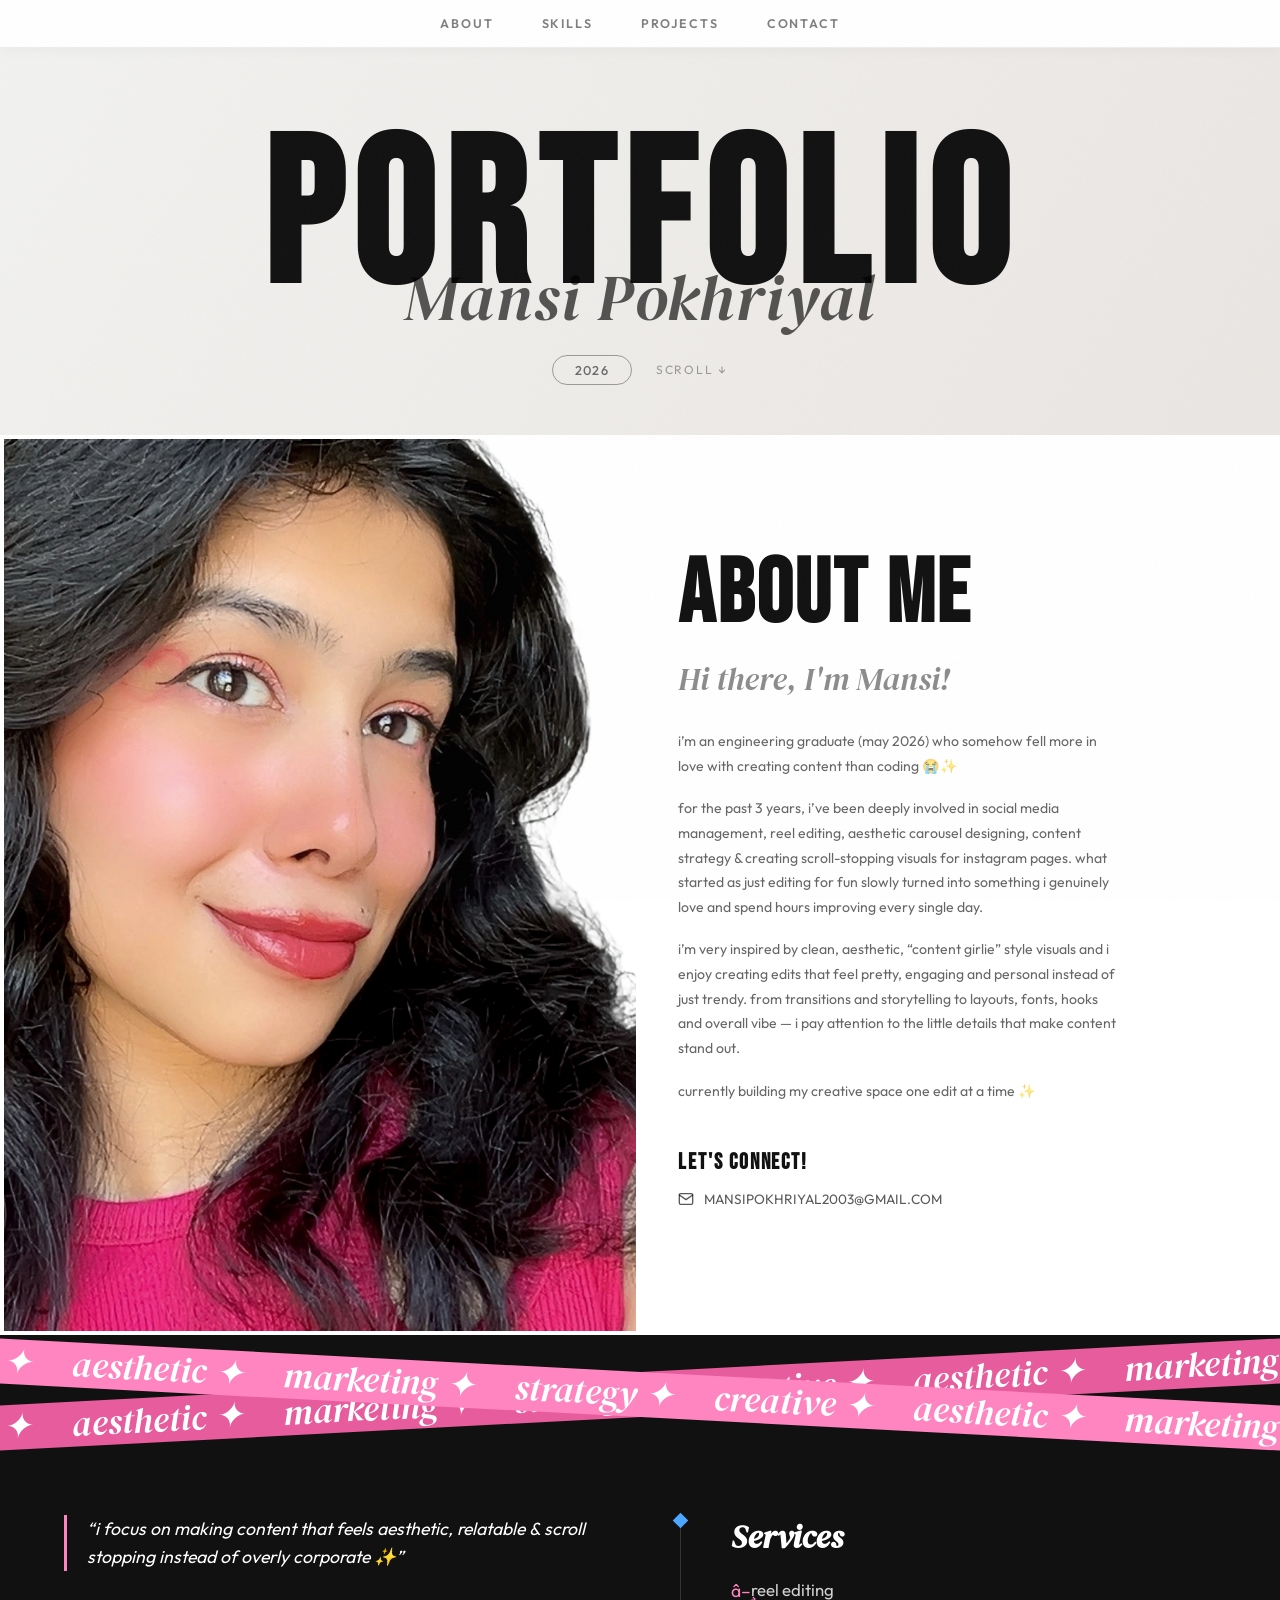
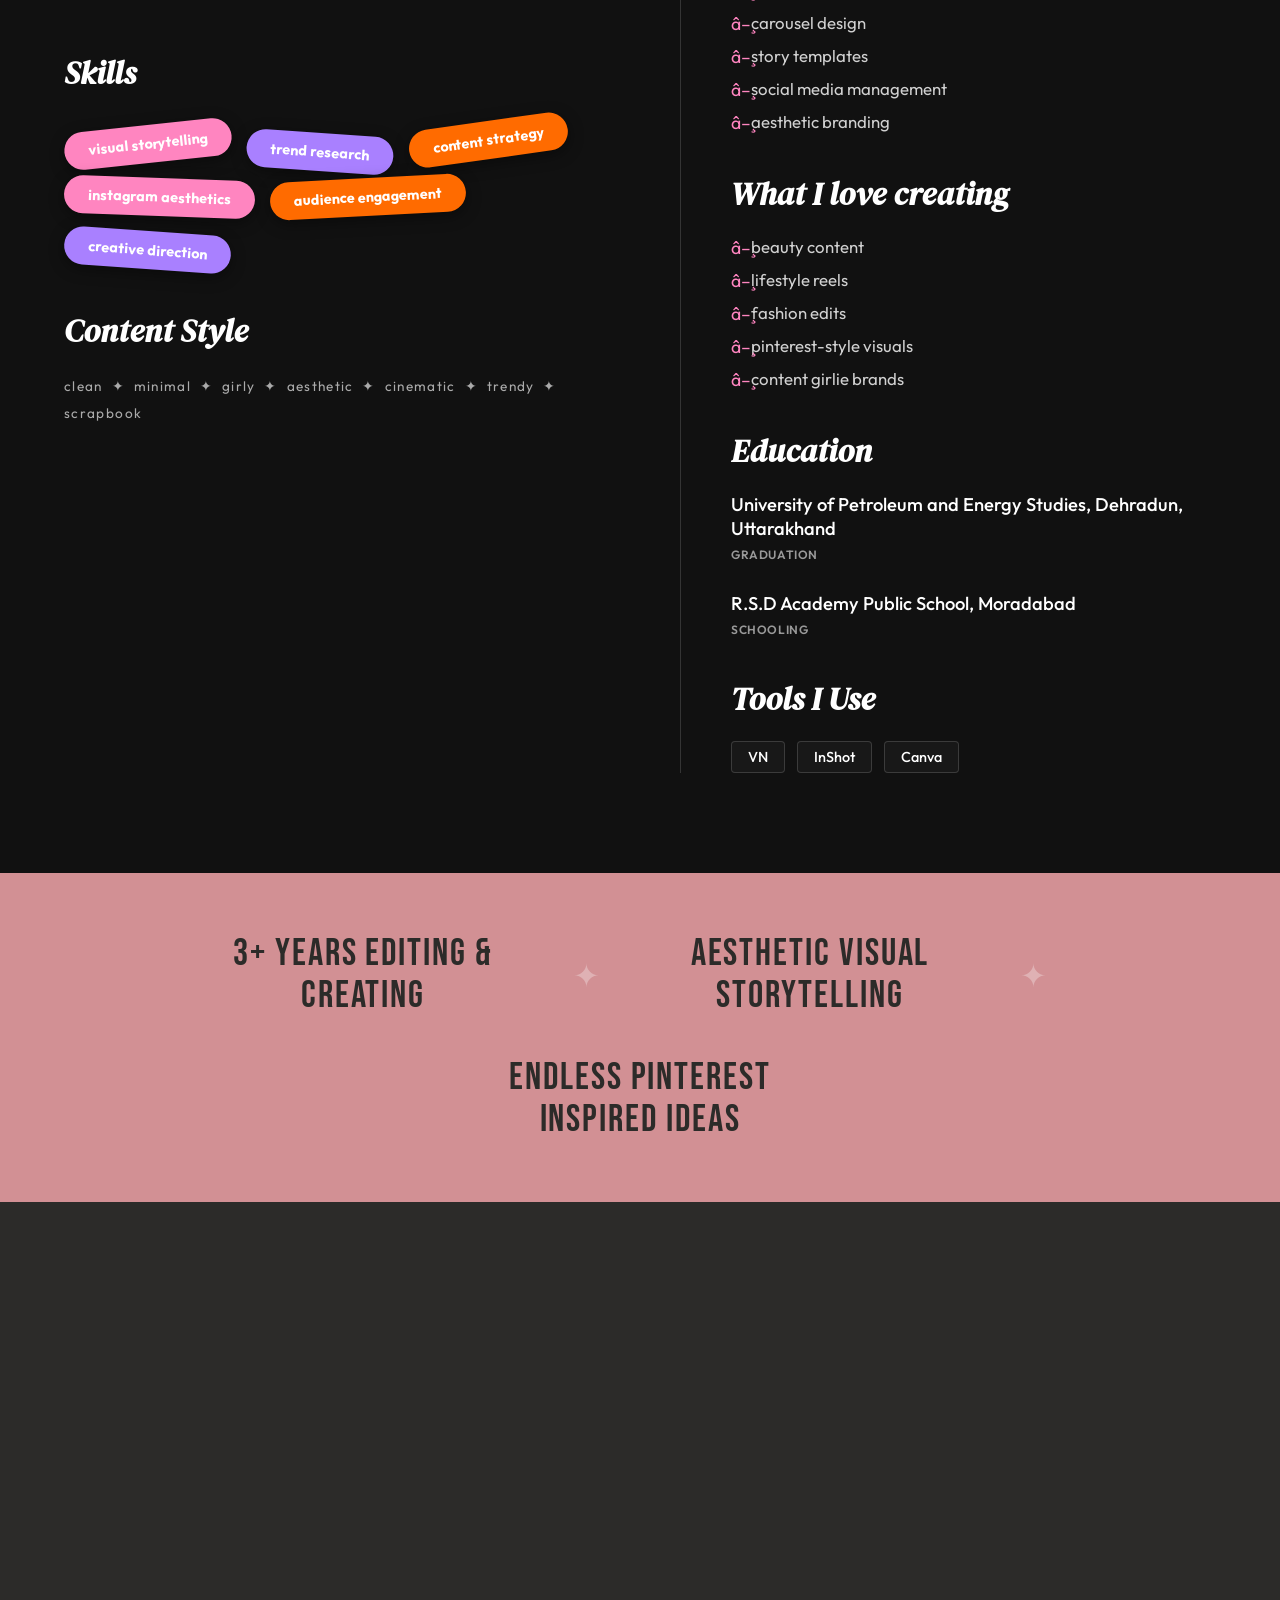
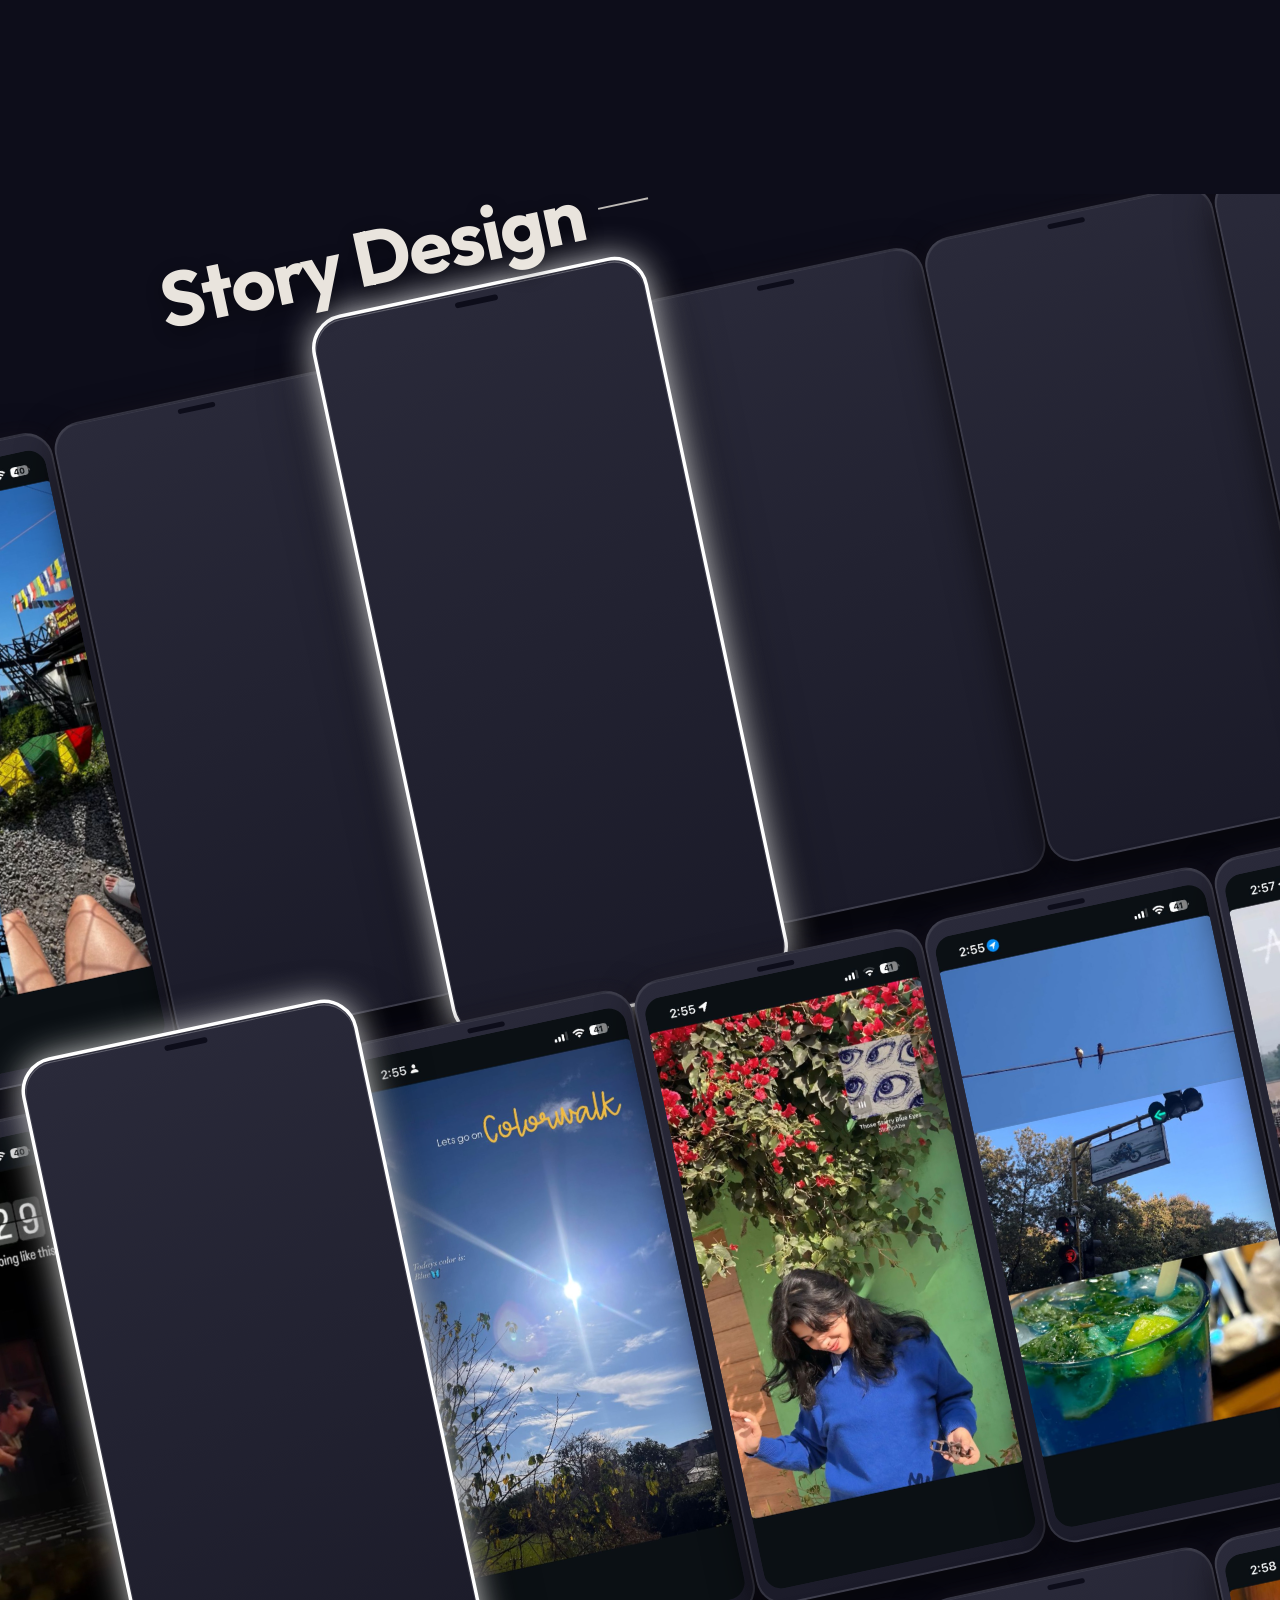
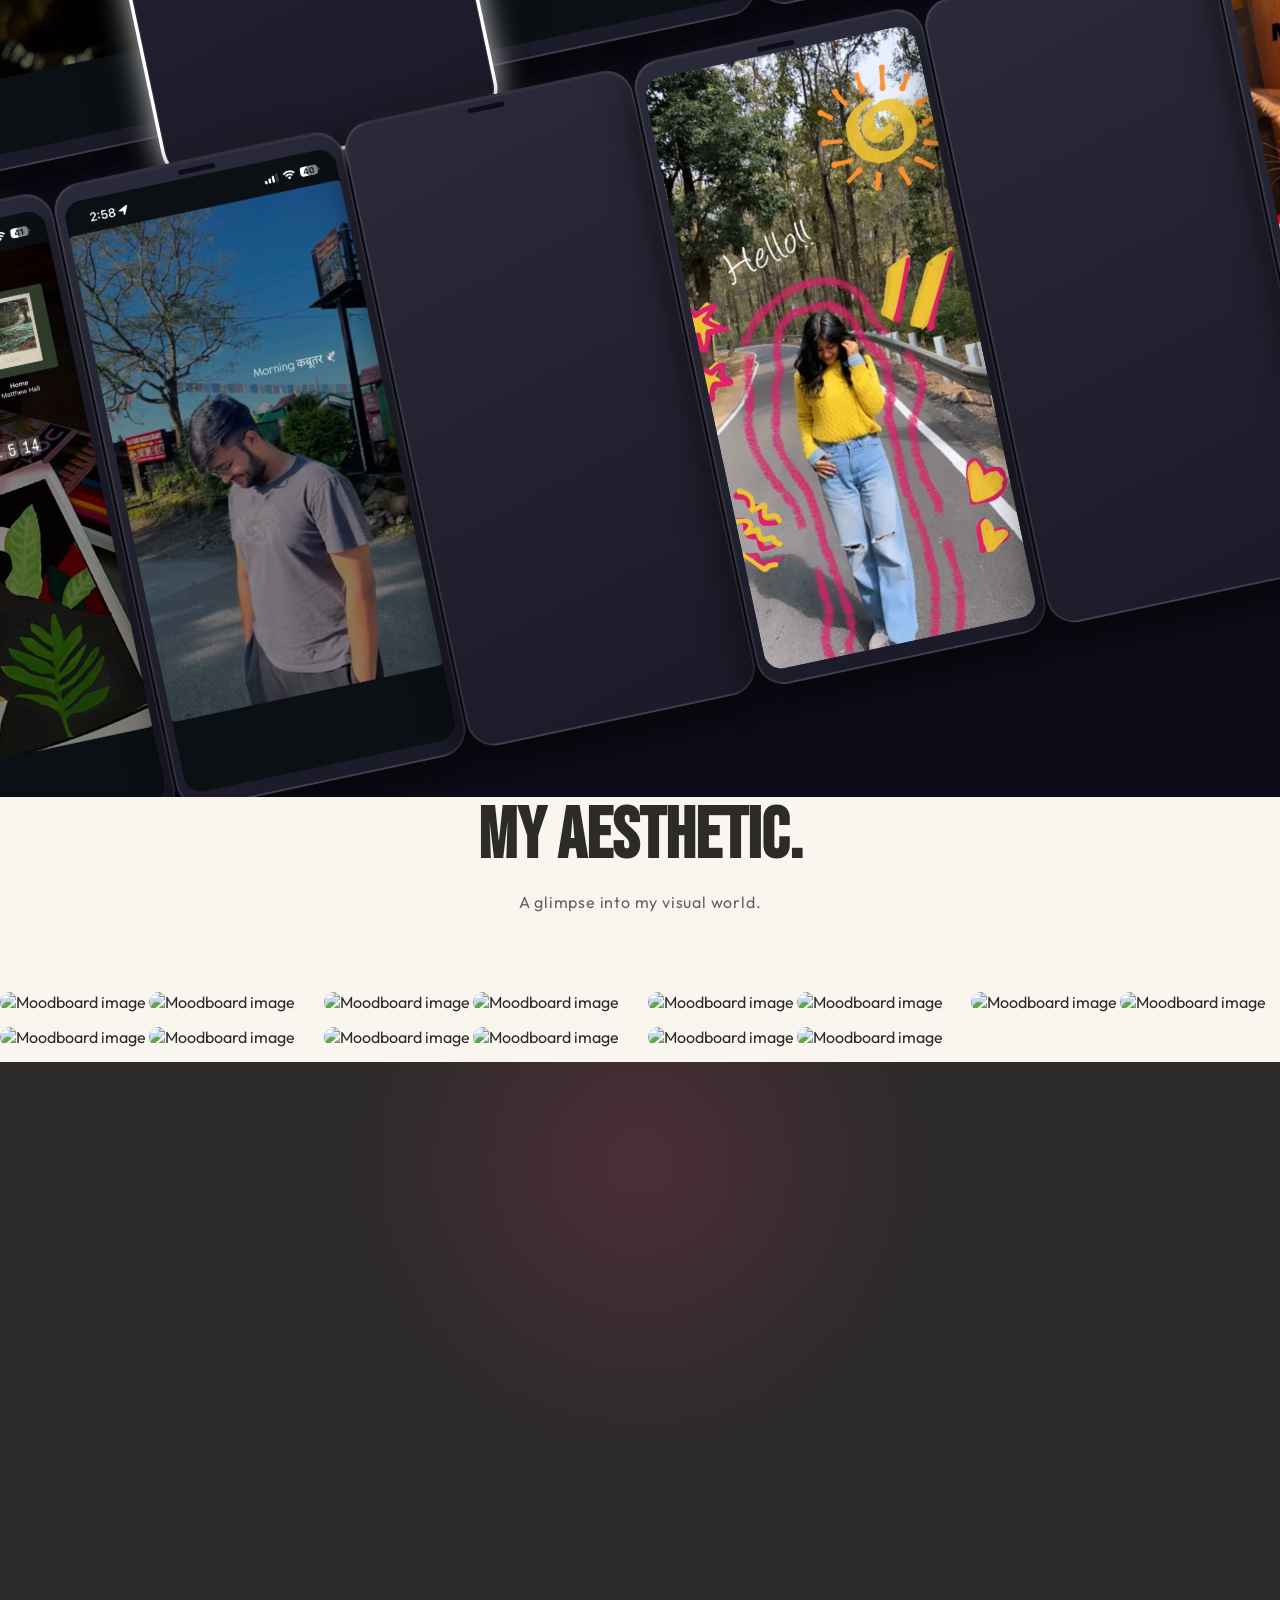
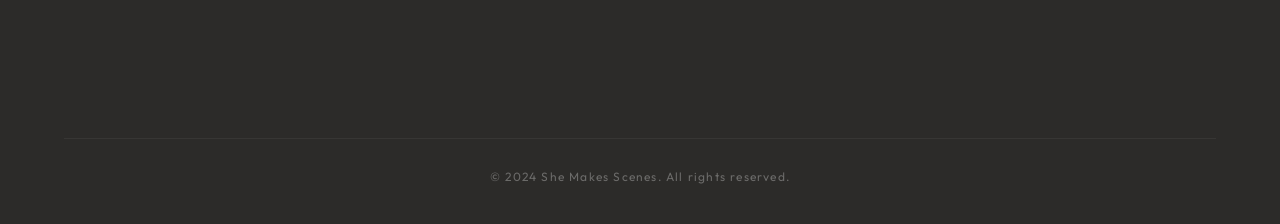
==== commit a4d8012d: "Swap requested story assets and add smooth background gradient and floating text transitions to hero" ====
--- a/index.html
+++ b/index.html
@@ -912,7 +912,7 @@
                     <div class="sd-pframe">
                         <div class="sd-pnotch"></div>
                         <div class="sd-pscreen">
-<video src="assets/story/IMG_5173.MOV" loop muted playsinline style="width:100%;height:100%;object-fit:cover;"></video>
+<img src="assets/story/WhatsApp Image 2026-05-24 at 2.59.10 PM.jpeg" loading="lazy" style="width:100%;height:100%;object-fit:cover;">
 </div>
                     </div>
                 </div>
@@ -965,7 +965,7 @@
                     <div class="sd-pframe">
                         <div class="sd-pnotch"></div>
                         <div class="sd-pscreen">
-<video src="assets/story/WhatsApp Video 2026-05-24 at 2.59.08 PM.mp4" loop muted playsinline style="width:100%;height:100%;object-fit:cover;"></video>
+<img src="assets/story/WhatsApp Image 2026-05-24 at 2.59.10 PM (2).jpeg" loading="lazy" style="width:100%;height:100%;object-fit:cover;">
 </div>
                     </div>
                 </div>
@@ -1034,7 +1034,23 @@
                     <div class="sd-pframe">
                         <div class="sd-pnotch"></div>
                         <div class="sd-pscreen">
-<img src="assets/story/WhatsApp Image 2026-05-24 at 2.59.10 PM (2).jpeg" loading="lazy" style="width:100%;height:100%;object-fit:cover;">
+<video src="assets/story/WhatsApp Video 2026-05-24 at 2.59.08 PM.mp4" loop muted playsinline style="width:100%;height:100%;object-fit:cover;"></video>
+</div>
+                    </div>
+                </div>
+                <div class="sd-phone">
+                    <div class="sd-pframe">
+                        <div class="sd-pnotch"></div>
+                        <div class="sd-pscreen">
+<img src="assets/story/WhatsApp Image 2026-05-24 at 3.16.13 PM.jpeg" loading="lazy" style="width:100%;height:100%;object-fit:cover;">
+</div>
+                    </div>
+                </div>
+                <div class="sd-phone">
+                    <div class="sd-pframe">
+                        <div class="sd-pnotch"></div>
+                        <div class="sd-pscreen">
+<video src="assets/story/IMG_5173.MOV" loop muted playsinline style="width:100%;height:100%;object-fit:cover;"></video>
 </div>
                     </div>
                 </div>
@@ -1043,22 +1059,6 @@
                         <div class="sd-pnotch"></div>
                         <div class="sd-pscreen">
 <img src="assets/story/WhatsApp Image 2026-05-24 at 2.59.10 PM (3).jpeg" loading="lazy" style="width:100%;height:100%;object-fit:cover;">
-</div>
-                    </div>
-                </div>
-                <div class="sd-phone">
-                    <div class="sd-pframe">
-                        <div class="sd-pnotch"></div>
-                        <div class="sd-pscreen">
-<img src="assets/story/WhatsApp Image 2026-05-24 at 2.59.10 PM.jpeg" loading="lazy" style="width:100%;height:100%;object-fit:cover;">
-</div>
-                    </div>
-                </div>
-                <div class="sd-phone">
-                    <div class="sd-pframe">
-                        <div class="sd-pnotch"></div>
-                        <div class="sd-pscreen">
-<img src="assets/story/WhatsApp Image 2026-05-24 at 3.16.13 PM.jpeg" loading="lazy" style="width:100%;height:100%;object-fit:cover;">
 </div>
                     </div>
                 </div>
--- a/style.css
+++ b/style.css
@@ -1,4 +1,4 @@
-﻿/* ===========================
+/* ===========================
    ROOT & RESET
    =========================== */
 @import url('https://fonts.googleapis.com/css2?family=Pinyon+Script&display=swap');
@@ -96,12 +96,20 @@
    =========================== */
 .pf-hero {
   position: relative;
-  background: #f2f2f0; /* very light grey */
+  background: linear-gradient(120deg, #f2f2f0, #eae6e3, #f5f0eb, #f2f2f0);
+  background-size: 300% 300%;
   display: flex;
   flex-direction: column;
   justify-content: center;
   overflow: hidden;
   padding: 0;
+  animation: heroGradient 15s ease infinite;
+}
+
+@keyframes heroGradient {
+  0% { background-position: 0% 50%; }
+  50% { background-position: 100% 50%; }
+  100% { background-position: 0% 50%; }
 }
 
 /* â”€â”€ NAV â”€â”€ */
@@ -149,6 +157,12 @@
   padding: 120px 2% 0;
   line-height: 1;
   user-select: none;
+  animation: floatTitle 6s ease-in-out infinite alternate;
+}
+
+@keyframes floatTitle {
+  0% { transform: translateY(0); }
+  100% { transform: translateY(-20px); }
 }
 
 .pf-title {
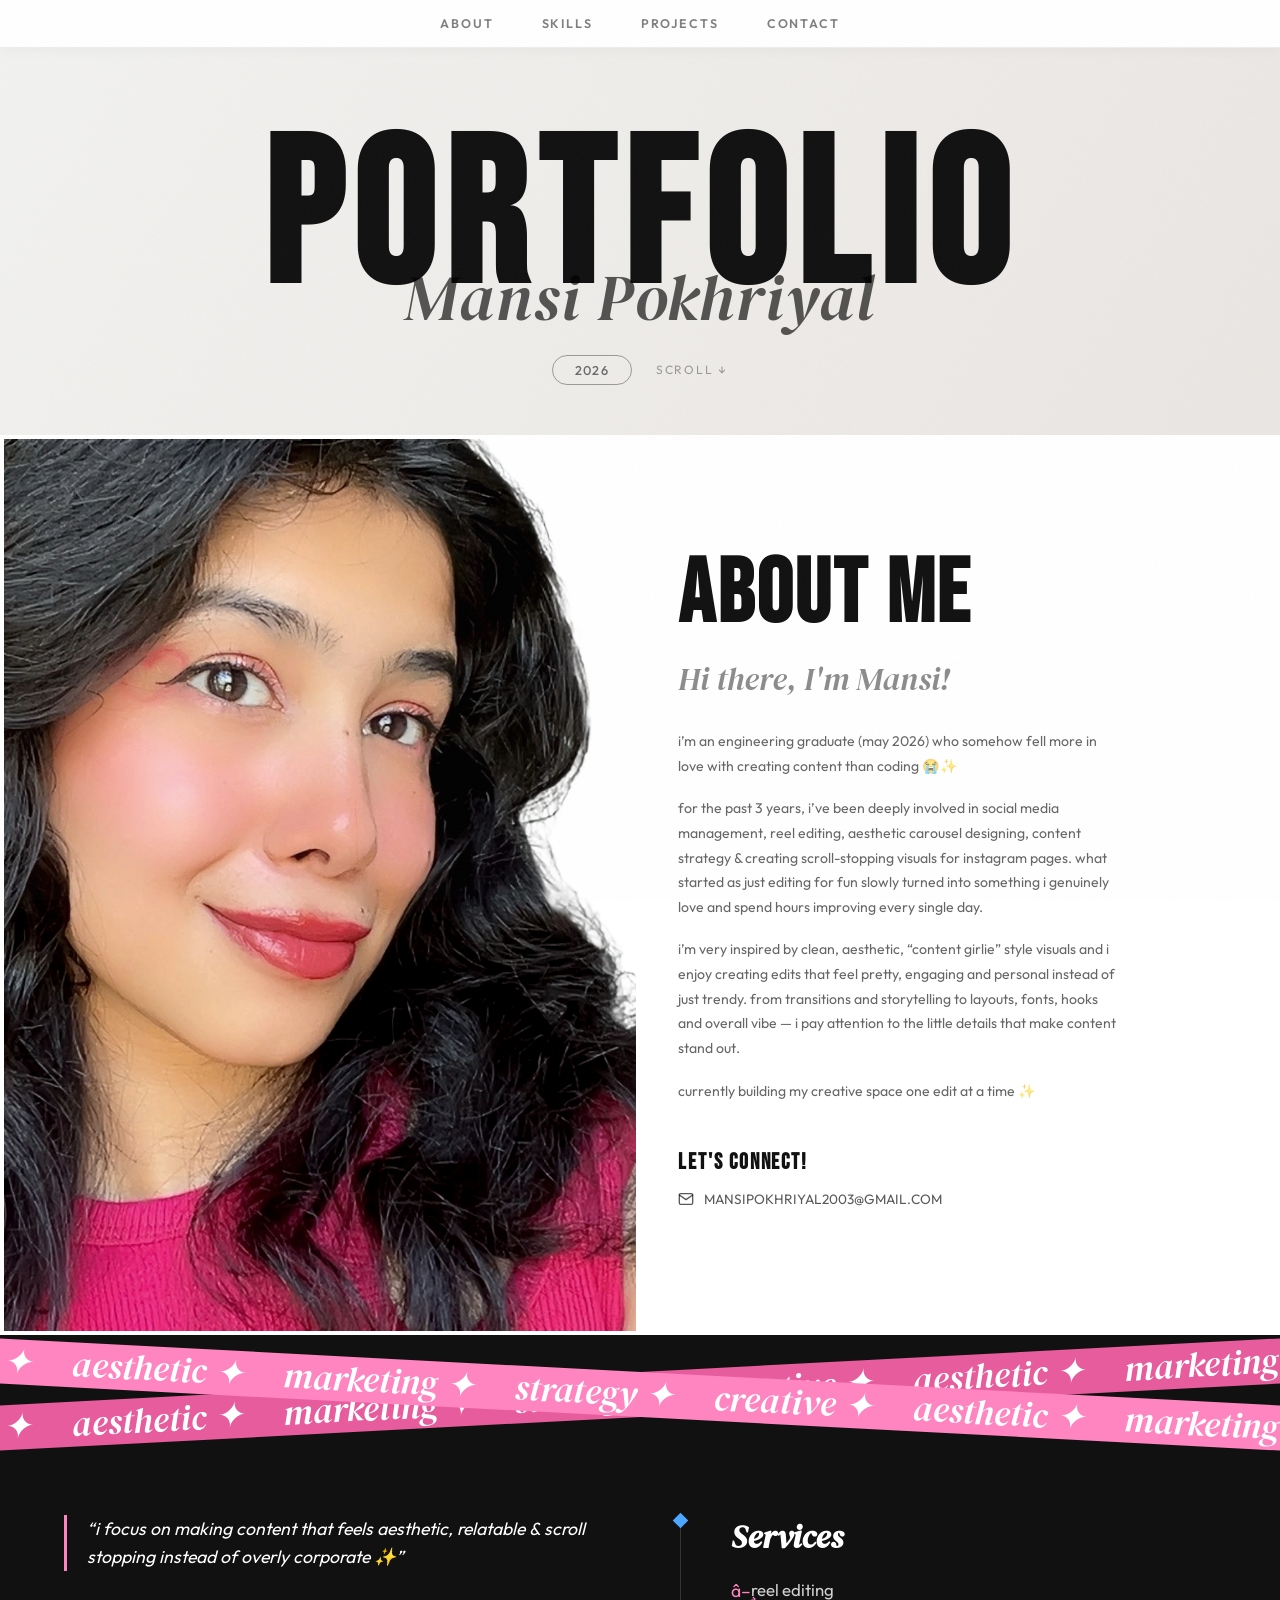
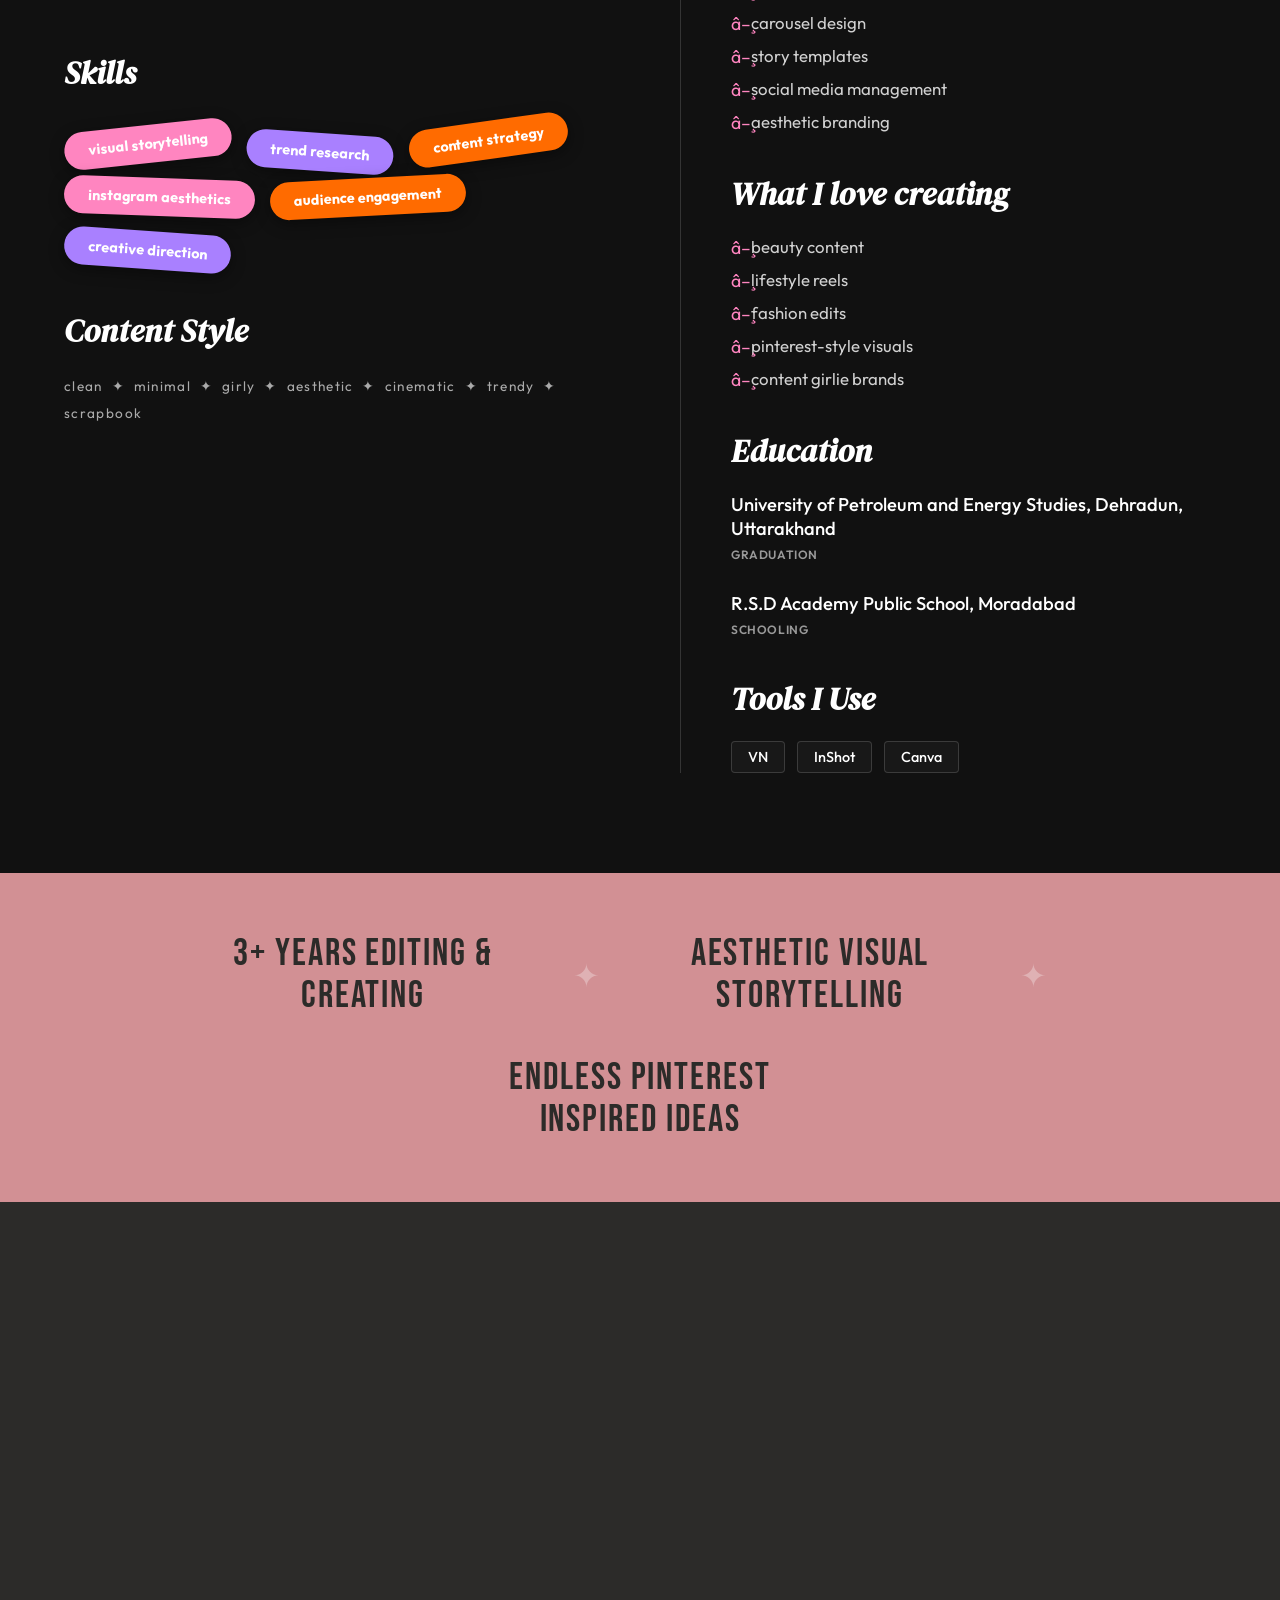
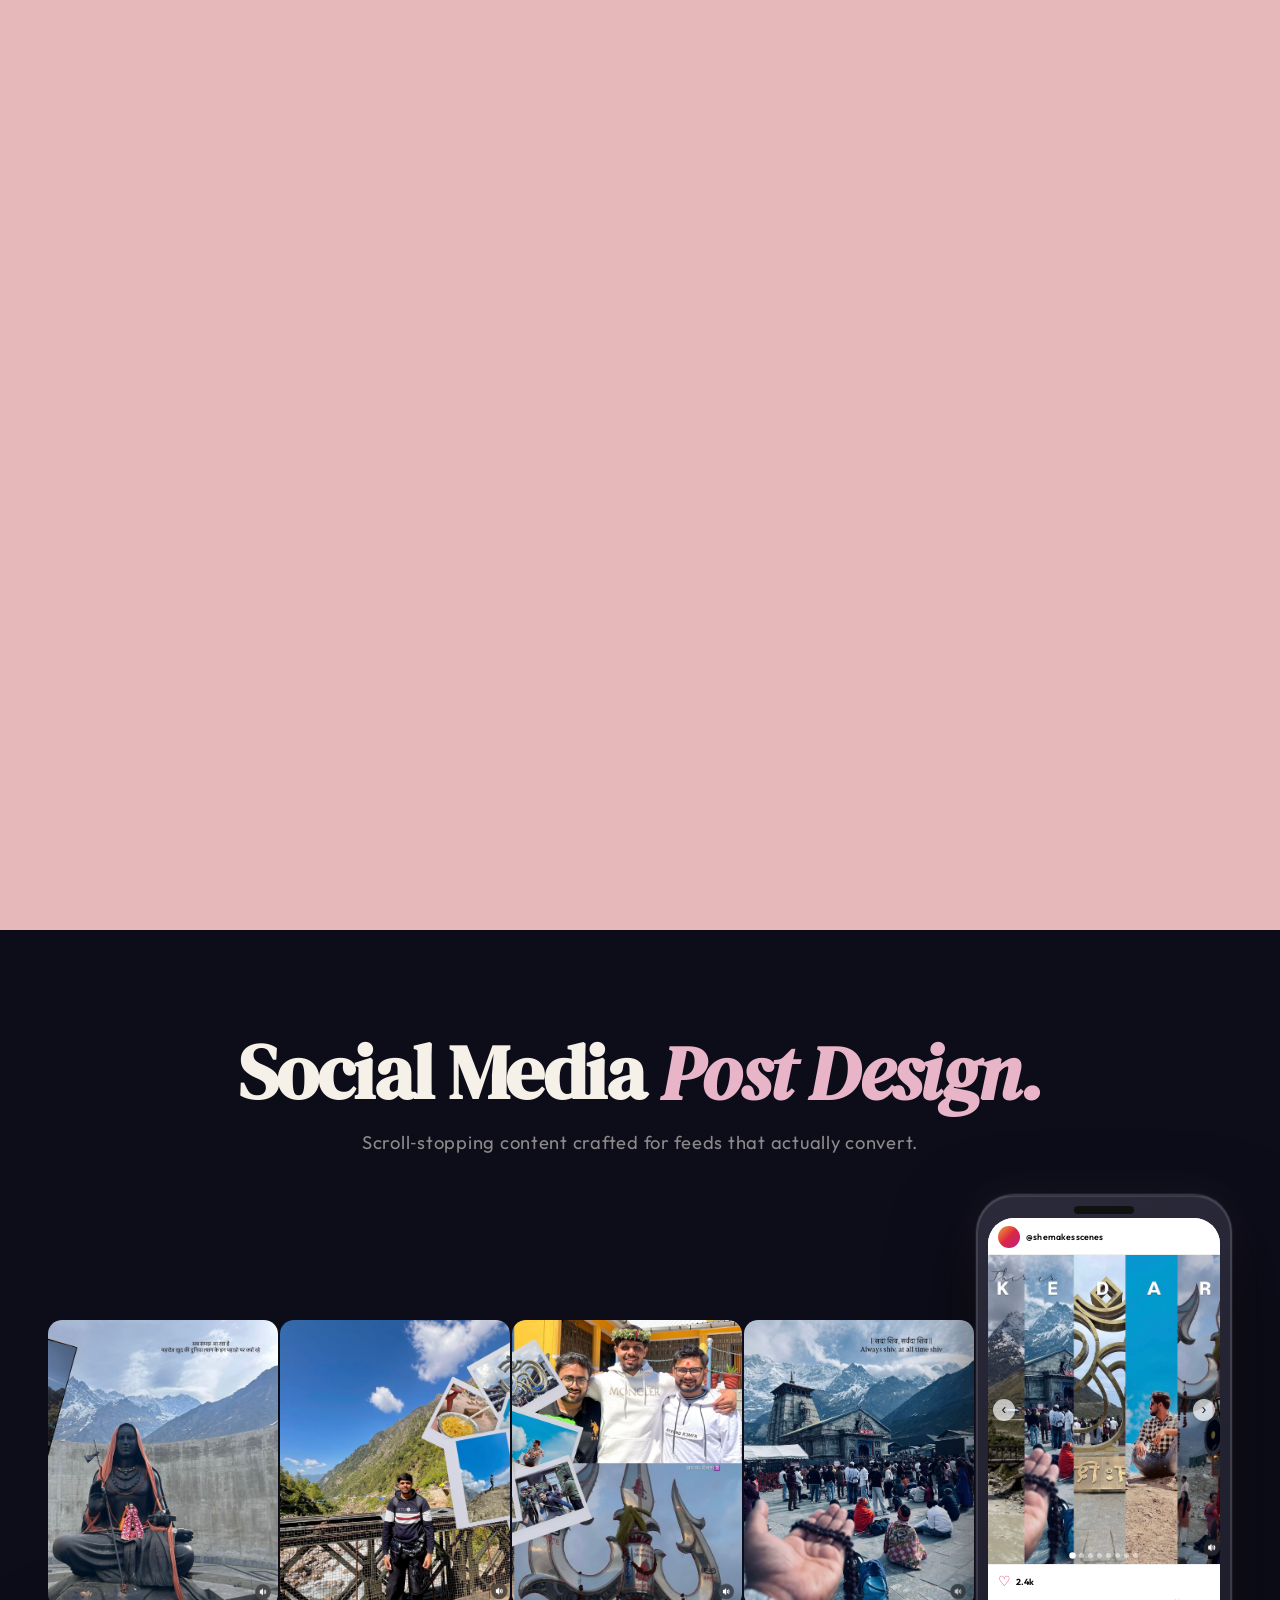
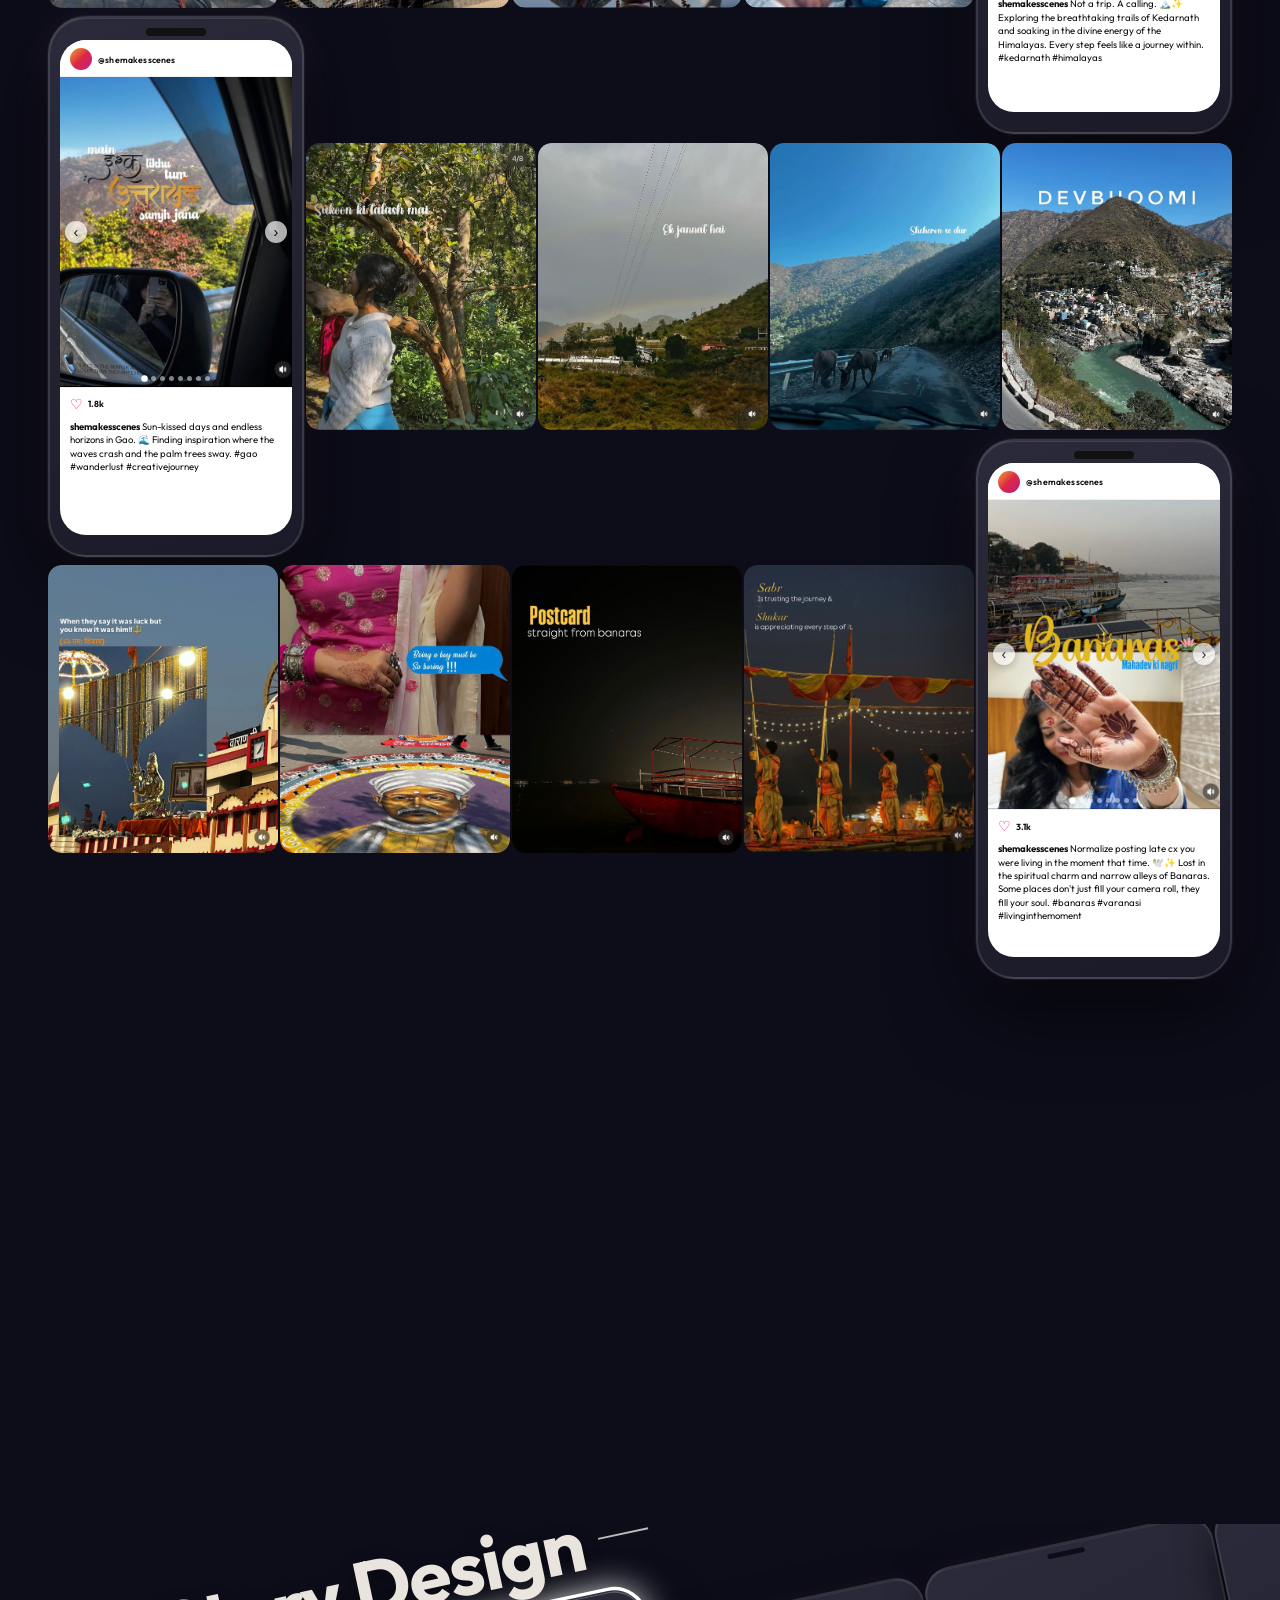
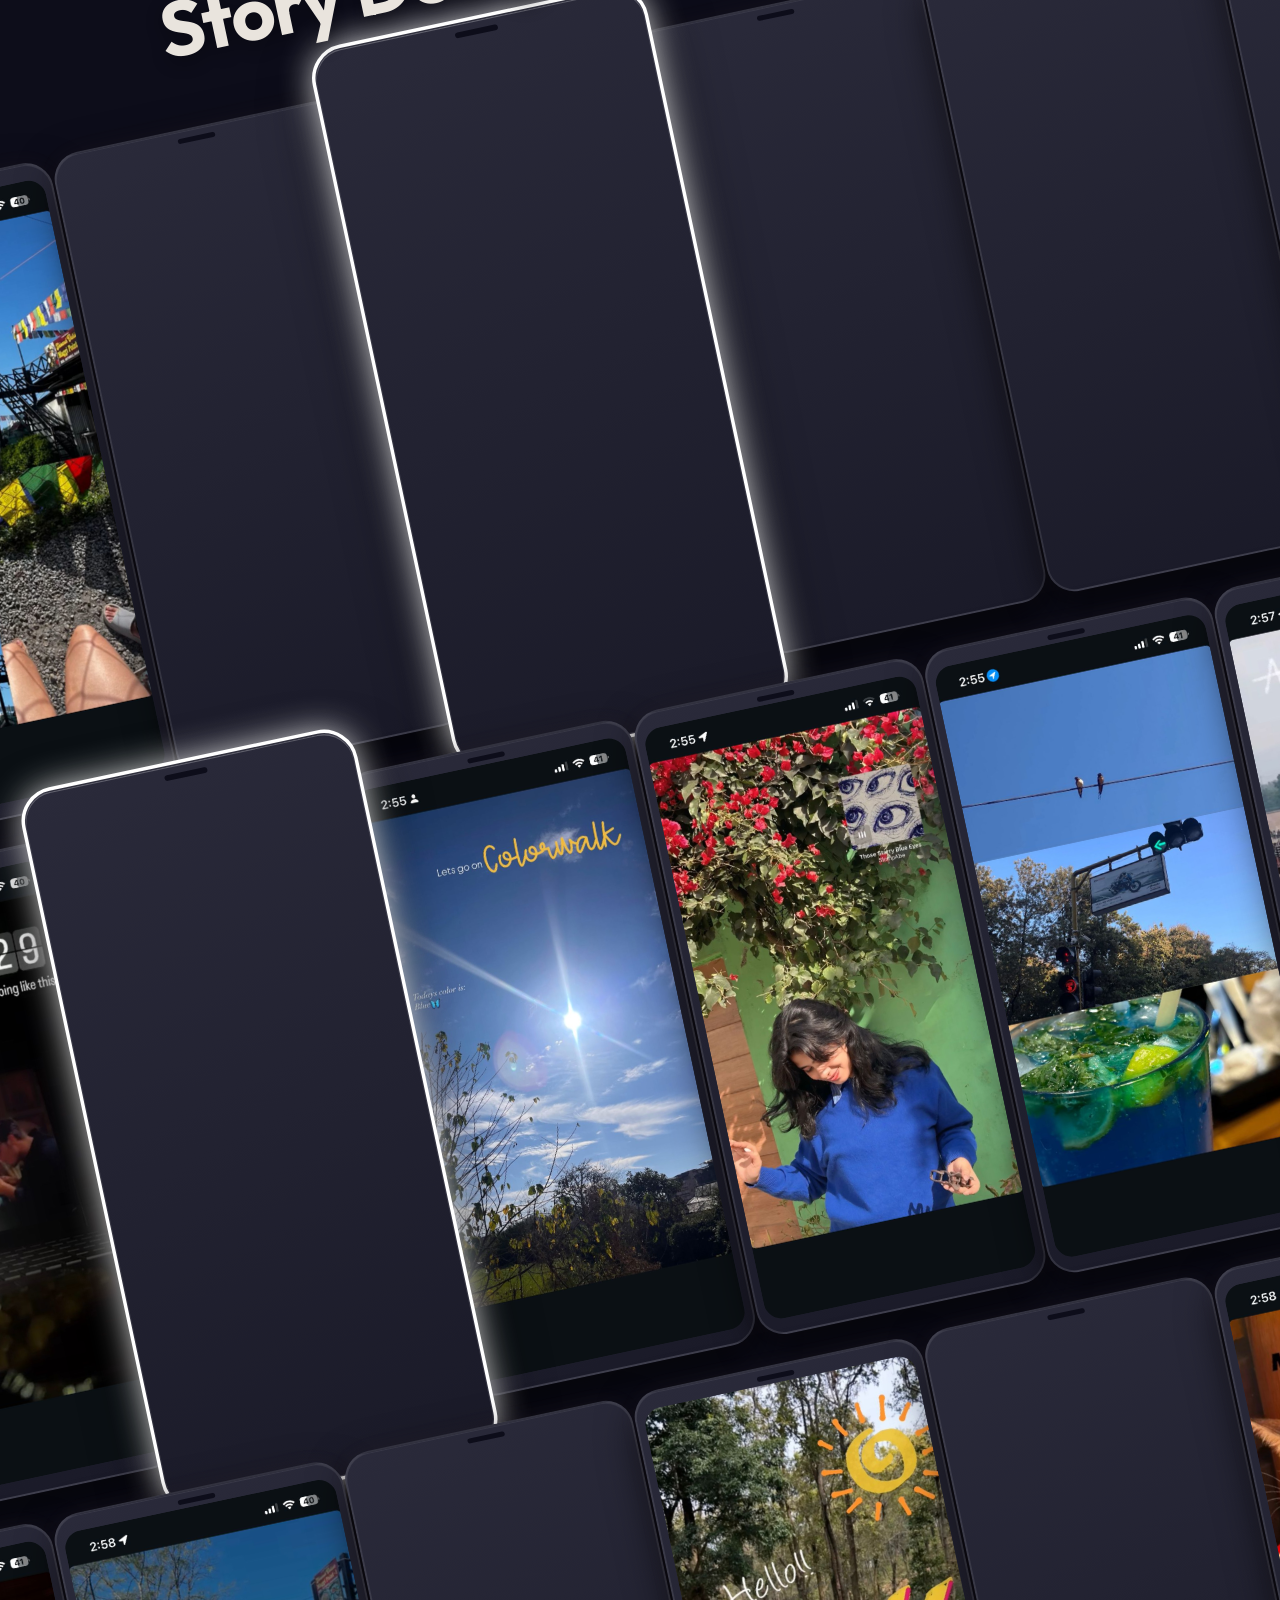
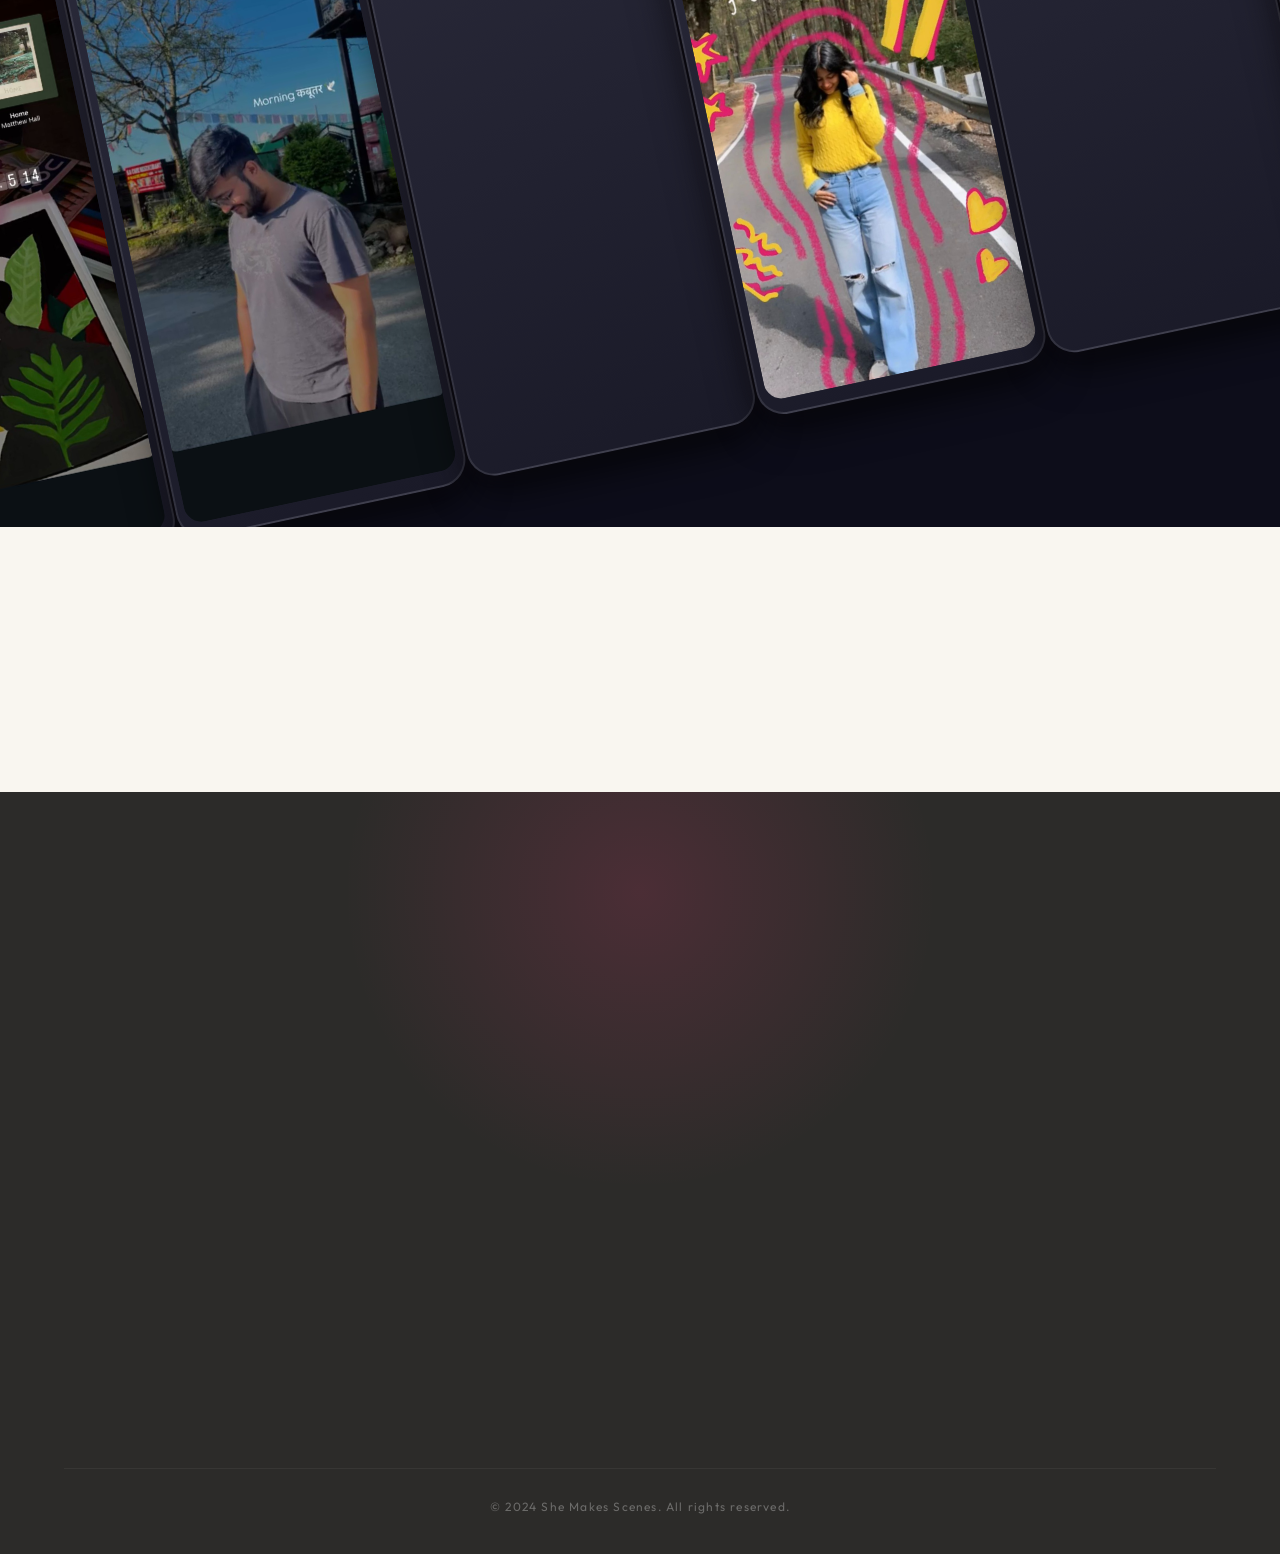
==== commit 9c2e008d: "Update receipt labels to custom text and clean up grid length to 11 items" ====
--- a/index.html
+++ b/index.html
@@ -315,152 +315,139 @@
                     data-src="https://res.cloudinary.com/dgtjwejuw/video/upload/f_auto,q_auto:best/v1_hgwuum.mov"
                     class="v-thumb" muted playsinline preload="none"></video>
                 <div class="v-overlay">
-                    <p class="v-text">Reached 100k+ on YouTube</p>
+                    <p class="v-text">Trend-Based Fast Paced Editing</p>
                     <div class="play-btn">▶</div>
                 </div>
             </div>
 
             <!-- Video Item 2 (Vertical) -->
-            <div class="video-item vertical"
+            
+<div class="video-item vertical"
                 data-video="https://res.cloudinary.com/dgtjwejuw/video/upload/f_auto,q_auto:best/v2_tkq3fp.mp4">
                 <video poster="assets/poster_v2.jpg"
                     data-src="https://res.cloudinary.com/dgtjwejuw/video/upload/f_auto,q_auto:best/v2_tkq3fp.mp4"
                     class="v-thumb" muted playsinline preload="none"></video>
                 <div class="v-overlay">
-                    <p class="v-text">UGC Campaign • +300% ROI</p>
+                    <p class="v-text">Cinematic Burger King Trend</p>
                     <div class="play-btn">▶</div>
                 </div>
             </div>
 
             <!-- Video Item 3 (Horizontal) -->
-            <div class="video-item horizontal"
+            
+<div class="video-item horizontal"
                 data-video="https://res.cloudinary.com/dgtjwejuw/video/upload/f_auto,q_auto:best/v3_ckzk5g.mp4">
                 <video poster="assets/poster_v3.jpg"
                     data-src="https://res.cloudinary.com/dgtjwejuw/video/upload/f_auto,q_auto:best/v3_ckzk5g.mp4"
                     class="v-thumb rotate-fix" muted playsinline preload="none"></video>
                 <div class="v-overlay">
-                    <p class="v-text">Viral TikTok • 5M Views</p>
+                    <p class="v-text">Lip Sync Comedy Timing</p>
                     <div class="play-btn">▶</div>
                 </div>
             </div>
 
             <!-- Video Item 4 (Vertical) -->
-            <!-- <div class="video-item vertical" data-video="assets/v4.mp4">
+            <!-- 
+<div class="video-item vertical" data-video="assets/v4.mp4">
                 <video poster="assets/poster_v4.jpg" data-src="assets/v4.mp4" class="v-thumb" muted playsinline preload="none"></video>
                 <div class="v-overlay">
-                    <p class="v-text">Brand Launch Strategy</p>
+                    <p class="v-text">Cafe Reel With Shutter Effects</p>
                     <div class="play-btn">▶</div>
                 </div>
             </div>
              -->
             <!-- Video Item 5 (Vertical) -->
-            <div class="video-item vertical"
+            
+<div class="video-item vertical"
                 data-video="https://res.cloudinary.com/dgtjwejuw/video/upload/f_auto,q_auto:best/v5_fkfbjr.mp4">
                 <video poster="assets/poster_v5.jpg"
                     data-src="https://res.cloudinary.com/dgtjwejuw/video/upload/f_auto,q_auto:best/v5_fkfbjr.mp4"
                     class="v-thumb" muted playsinline preload="none"></video>
                 <div class="v-overlay">
-                    <p class="v-text">Aesthetic Product B-Roll</p>
+                    <p class="v-text">Dark Cinematic Color Grading</p>
                     <div class="play-btn">▶</div>
                 </div>
             </div>
 
             <!-- Video Item 6 (Vertical) -->
-            <div class="video-item vertical"
+            
+<div class="video-item vertical"
                 data-video="https://res.cloudinary.com/dgtjwejuw/video/upload/f_auto,q_auto:best/v6_zyyoiy.mp4">
                 <video poster="assets/poster_v6.jpg"
                     data-src="https://res.cloudinary.com/dgtjwejuw/video/upload/f_auto,q_auto:best/v6_zyyoiy.mp4"
                     class="v-thumb" muted playsinline preload="none"></video>
                 <div class="v-overlay">
-                    <p class="v-text">Influencer Outreach</p>
+                    <p class="v-text">Banaras Travel Storytelling Edit</p>
                     <div class="play-btn">▶</div>
                 </div>
             </div>
 
             <!-- Video Item 7 (Vertical) -->
-            <div class="video-item vertical"
+            
+<div class="video-item vertical"
                 data-video="https://res.cloudinary.com/dgtjwejuw/video/upload/f_auto,q_auto:best/v7_tdznez.mp4">
                 <video poster="assets/poster_v7.jpg"
                     data-src="https://res.cloudinary.com/dgtjwejuw/video/upload/f_auto,q_auto:best/v7_tdznez.mp4"
                     class="v-thumb" muted playsinline preload="none"></video>
                 <div class="v-overlay">
-                    <p class="v-text">Lifestyle Vlog</p>
+                    <p class="v-text">Spiritual Visual Aesthetic</p>
                     <div class="play-btn">▶</div>
                 </div>
             </div>
 
             <!-- Video Item 8 (Horizontal) -->
-            <div class="video-item horizontal"
+            
+<div class="video-item horizontal"
                 data-video="https://res.cloudinary.com/dgtjwejuw/video/upload/f_auto,q_auto:best/v8_twmsrm.mp4">
                 <video poster="assets/poster_v8.jpg"
                     data-src="https://res.cloudinary.com/dgtjwejuw/video/upload/f_auto,q_auto:best/v8_twmsrm.mp4"
                     class="v-thumb rotate-fix" muted playsinline preload="none"></video>
                 <div class="v-overlay">
-                    <p class="v-text">Behind the Scenes</p>
+                    <p class="v-text">Song Sync Self Edit</p>
                     <div class="play-btn">▶</div>
                 </div>
             </div>
 
             <!-- Video Item 9 (Vertical) -->
-            <div class="video-item vertical"
+            
+<div class="video-item vertical"
                 data-video="https://res.cloudinary.com/dgtjwejuw/video/upload/f_auto,q_auto:best/v9_yqz8e2.mp4">
                 <video poster="assets/poster_v9.jpg"
                     data-src="https://res.cloudinary.com/dgtjwejuw/video/upload/f_auto,q_auto:best/v9_yqz8e2.mp4"
                     class="v-thumb" muted playsinline preload="none"></video>
                 <div class="v-overlay">
-                    <p class="v-text">Social Strategy</p>
+                    <p class="v-text">Aesthetic Beat Transition Edit</p>
                     <div class="play-btn">▶</div>
                 </div>
             </div>
 
             <!-- Video Item 10 (Vertical) -->
-            <div class="video-item vertical"
+            
+<div class="video-item vertical"
                 data-video="https://res.cloudinary.com/dgtjwejuw/video/upload/f_auto,q_auto:best/v10_ikguzg.mp4">
                 <video poster="assets/poster_v10.jpg"
                     data-src="https://res.cloudinary.com/dgtjwejuw/video/upload/f_auto,q_auto:best/v10_ikguzg.mp4"
                     class="v-thumb" muted playsinline preload="none"></video>
                 <div class="v-overlay">
-                    <p class="v-text">Product Highlight</p>
+                    <p class="v-text">Birthday Day-Out Storytelling</p>
                     <div class="play-btn">▶</div>
                 </div>
             </div>
 
             <!-- Video Item 11 (Vertical) -->
-            <div class="video-item vertical"
+            
+<div class="video-item vertical"
                 data-video="https://res.cloudinary.com/dgtjwejuw/video/upload/f_auto,q_auto:best/v11_afdckn.mp4">
                 <video poster="assets/poster_v11.jpg"
                     data-src="https://res.cloudinary.com/dgtjwejuw/video/upload/f_auto,q_auto:best/v11_afdckn.mp4"
                     class="v-thumb" muted playsinline preload="none"></video>
                 <div class="v-overlay">
-                    <p class="v-text">Creative Direction</p>
+                    <p class="v-text">Creating Scroll Stopping Visuals ✨</p>
                     <div class="play-btn">▶</div>
                 </div>
             </div>
 
             <!-- Video Item 12 (Vertical) -->
-            <!-- <div class="video-item vertical" data-video="assets/v12.MOV">
-                <video poster="assets/poster_v12.jpg" data-src="assets/v12.MOV" class="v-thumb" muted playsinline preload="none"></video>
-                <div class="v-overlay">
-                    <p class="v-text">Vibe Check</p>
-                    <div class="play-btn">▶</div>
-                </div>
-            </div> -->
-
-
-
-
-
-            <!-- Video Item 15 (Horizontal) -->
-            <div class="video-item horizontal"
-                data-video="https://res.cloudinary.com/dgtjwejuw/video/upload/f_auto,q_auto:best/v15_hkxv1v.mp4">
-                <video poster="assets/poster_v15.jpg"
-                    data-src="https://res.cloudinary.com/dgtjwejuw/video/upload/f_auto,q_auto:best/v15_hkxv1v.mp4"
-                    class="v-thumb rotate-fix" muted playsinline preload="none"></video>
-                <div class="v-overlay">
-                    <p class="v-text">Studio Tour</p>
-                    <div class="play-btn">▶</div>
-                </div>
-            </div>
         </div>
     </section>
 
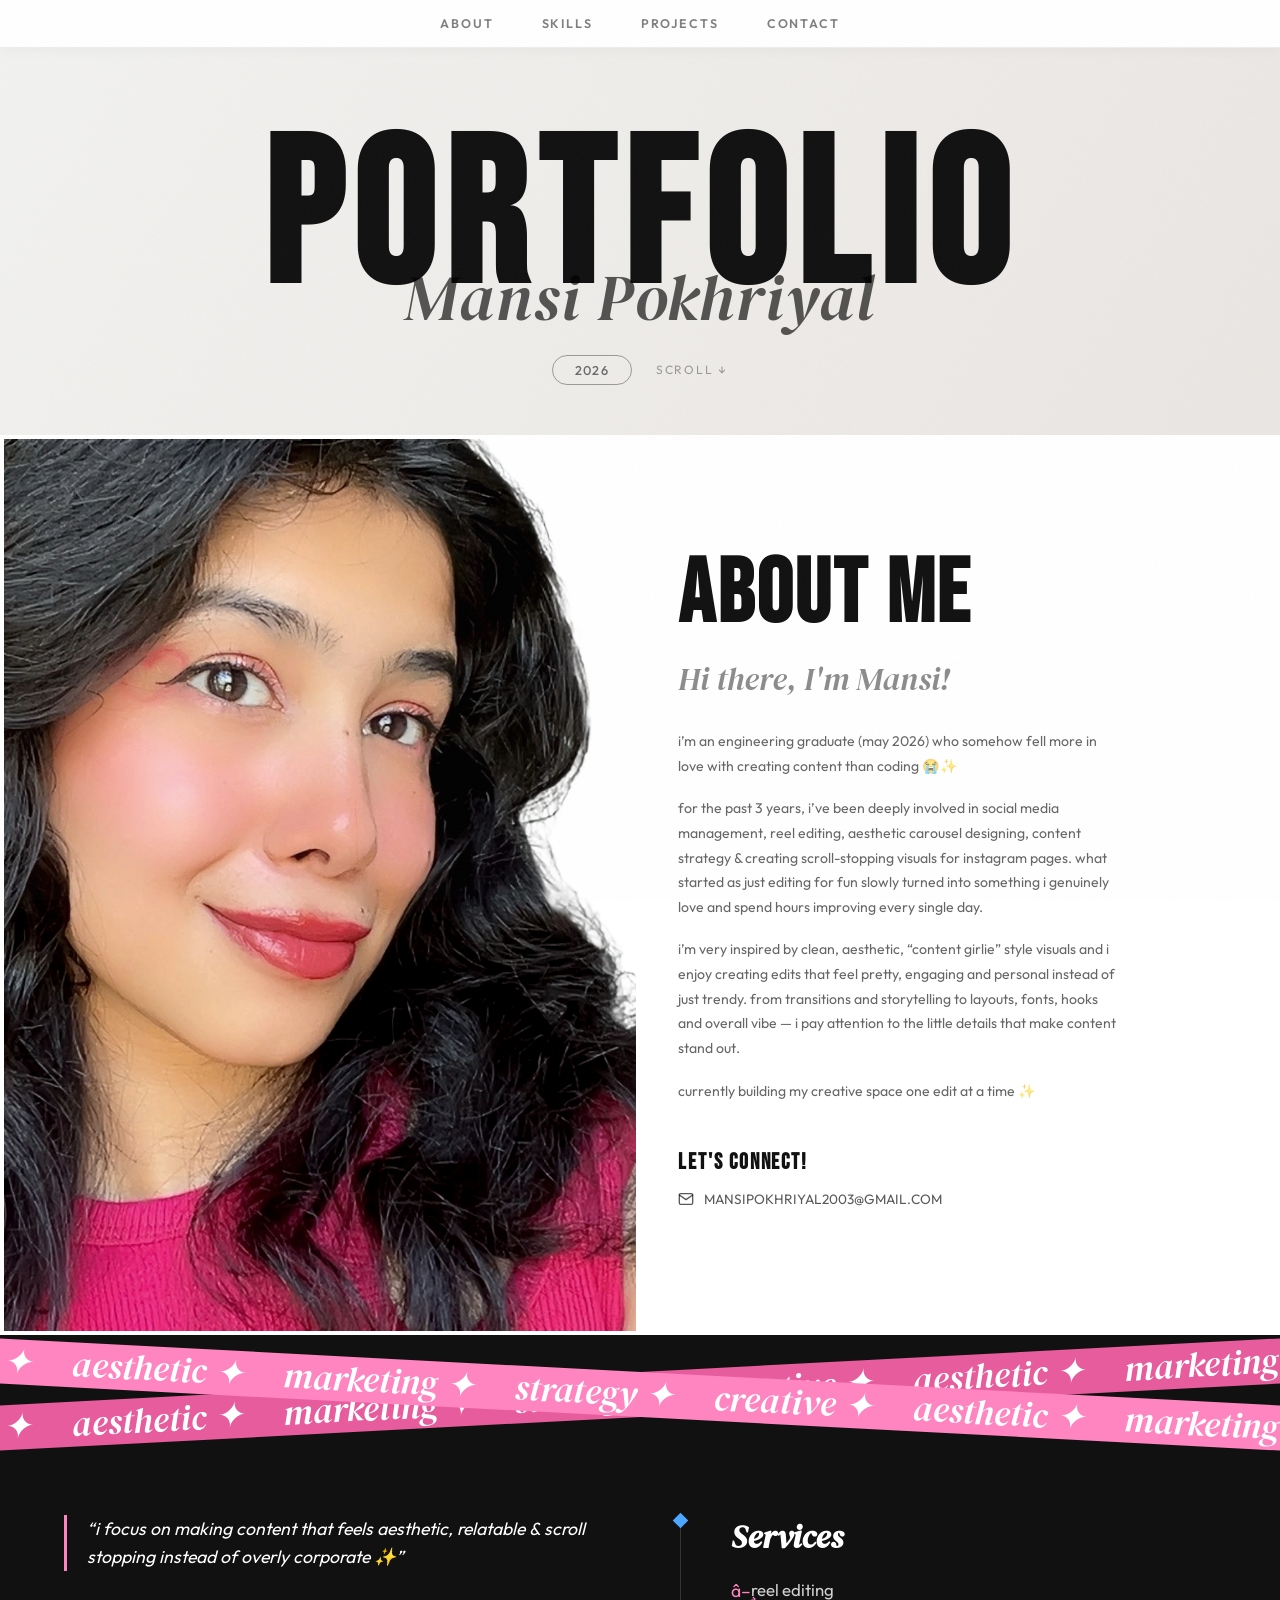
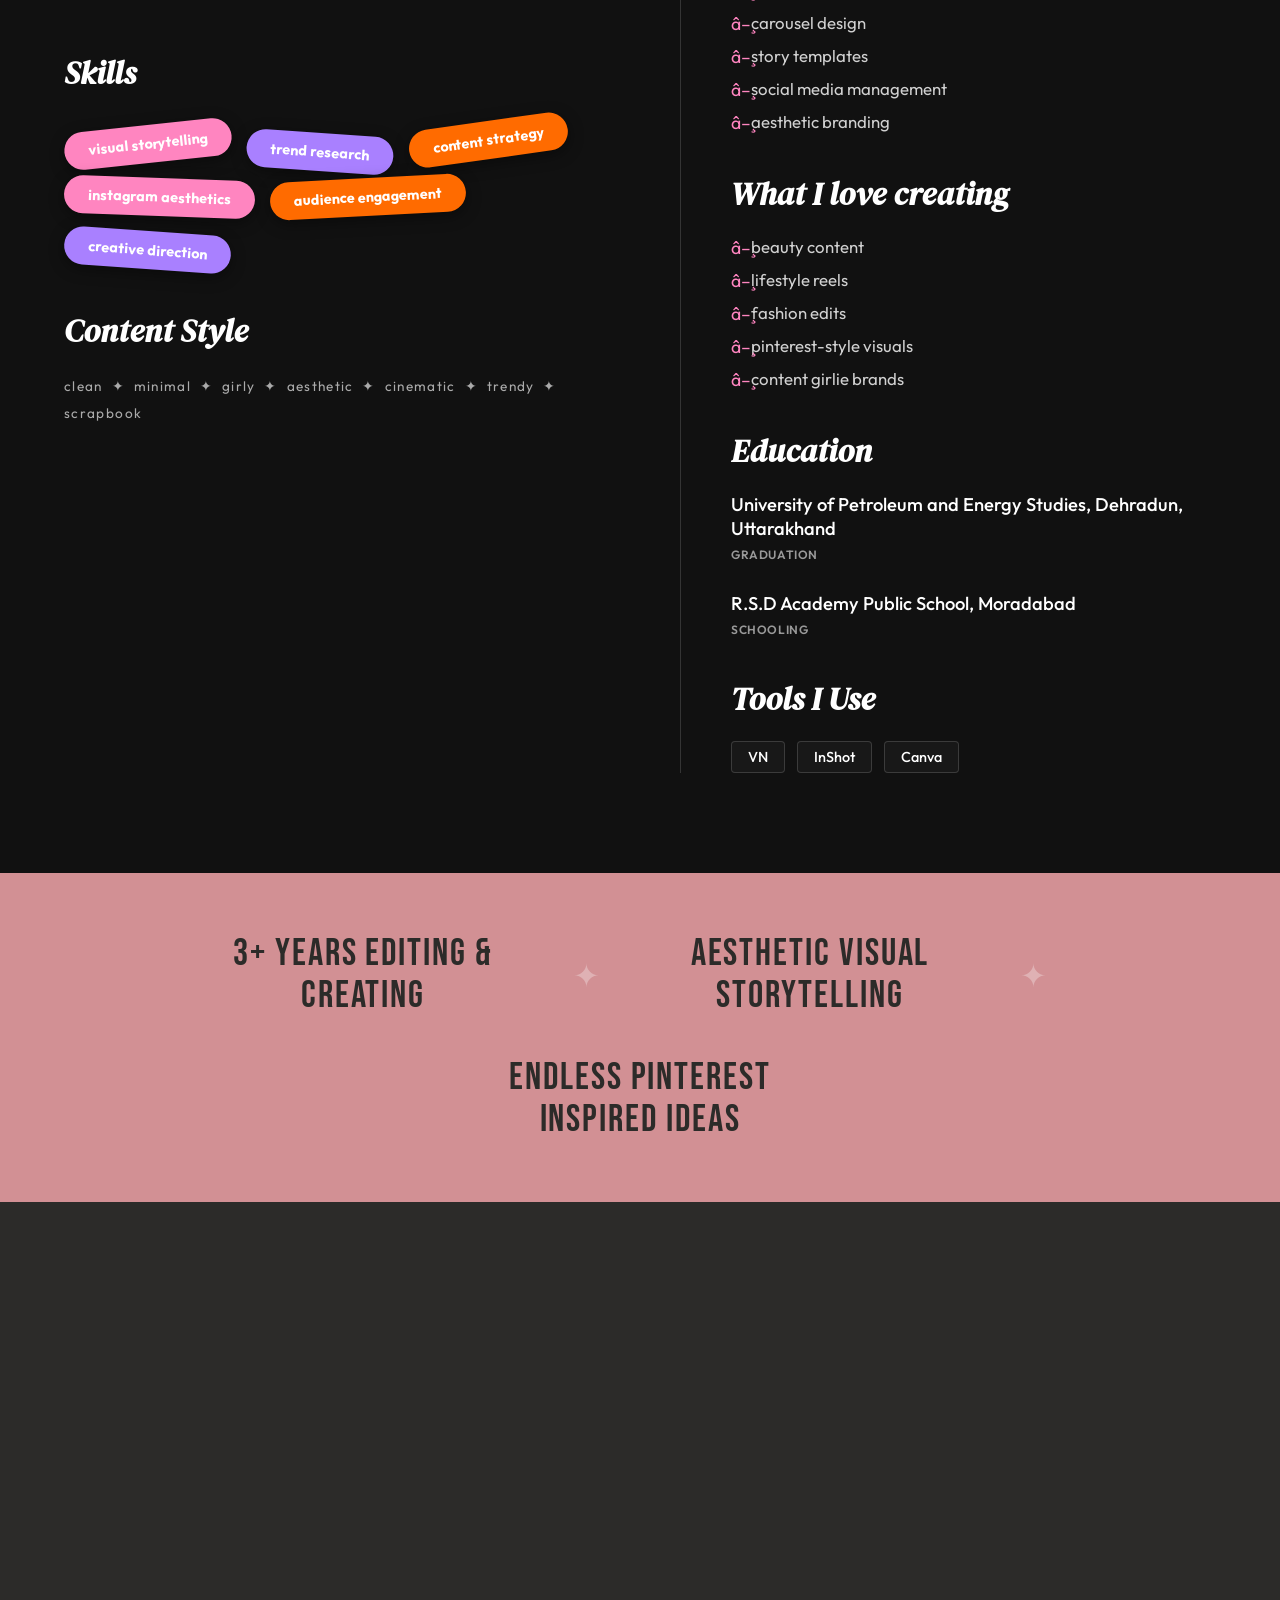
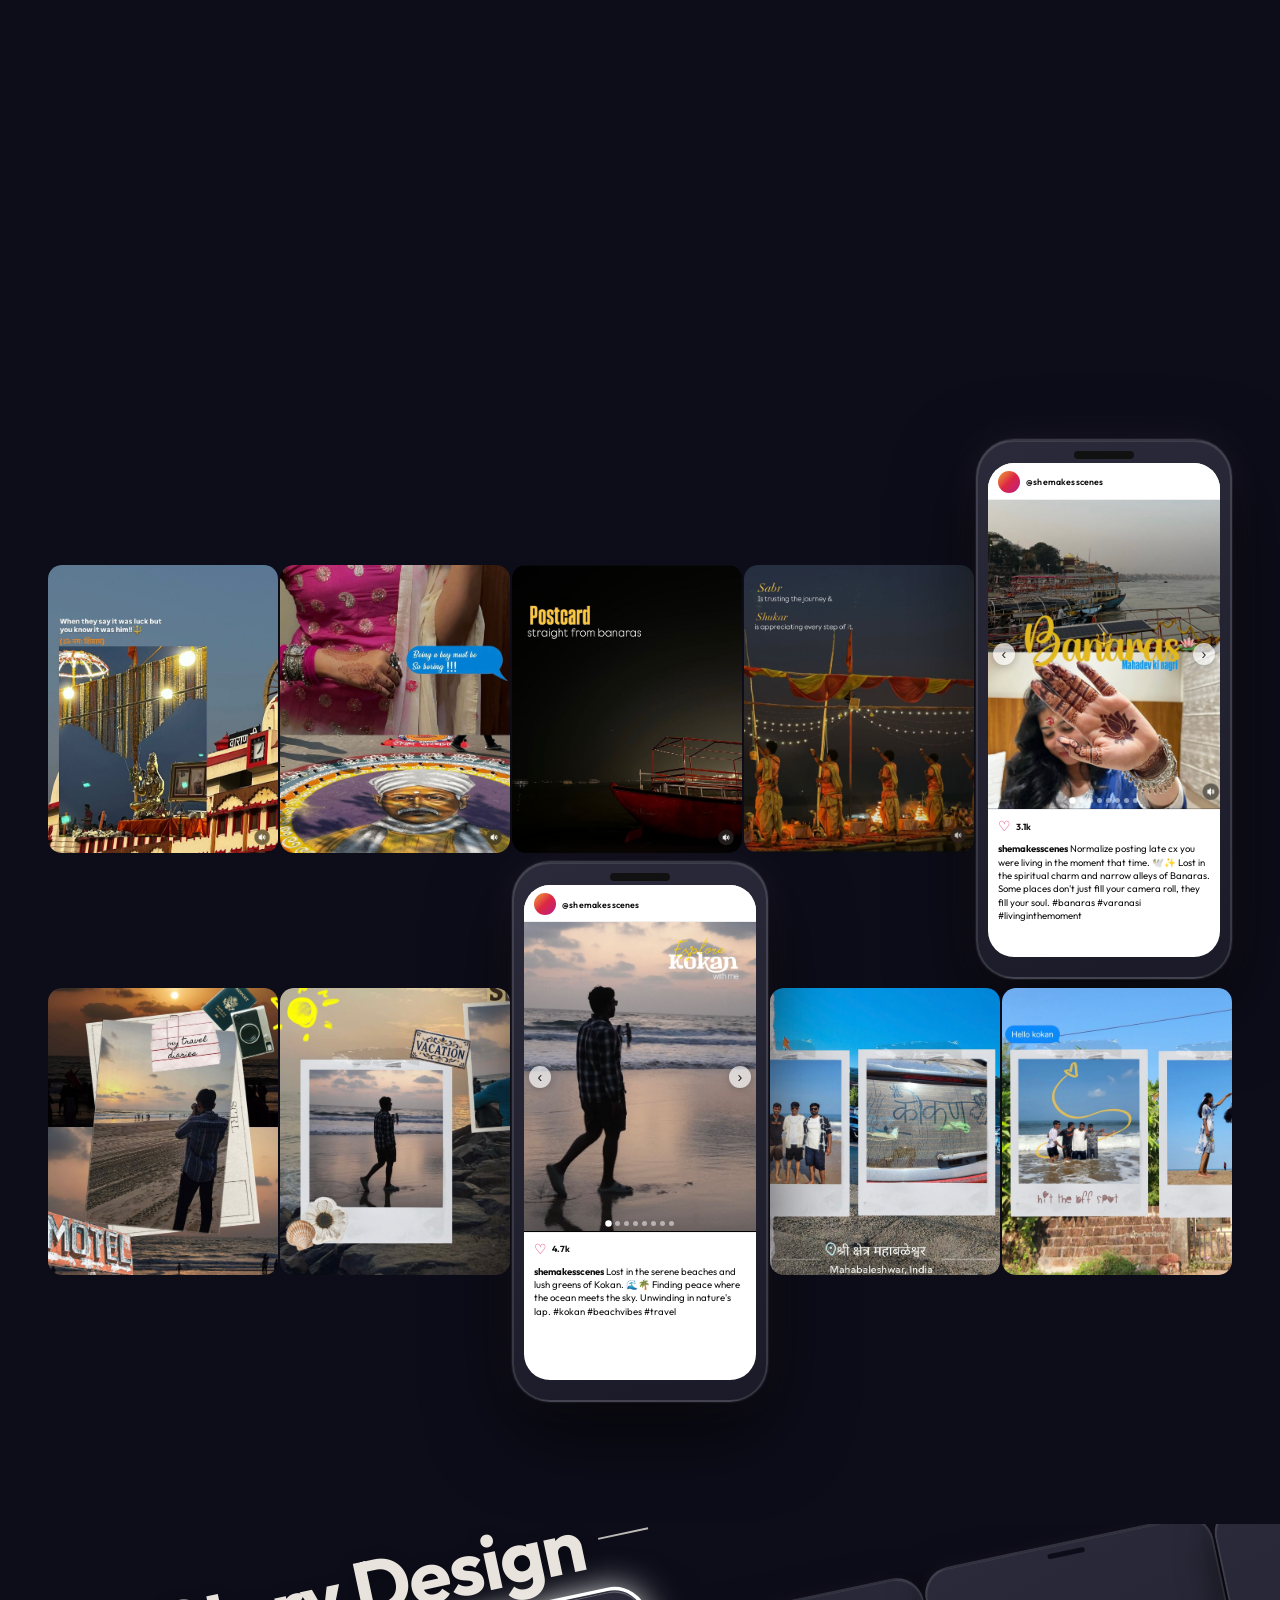
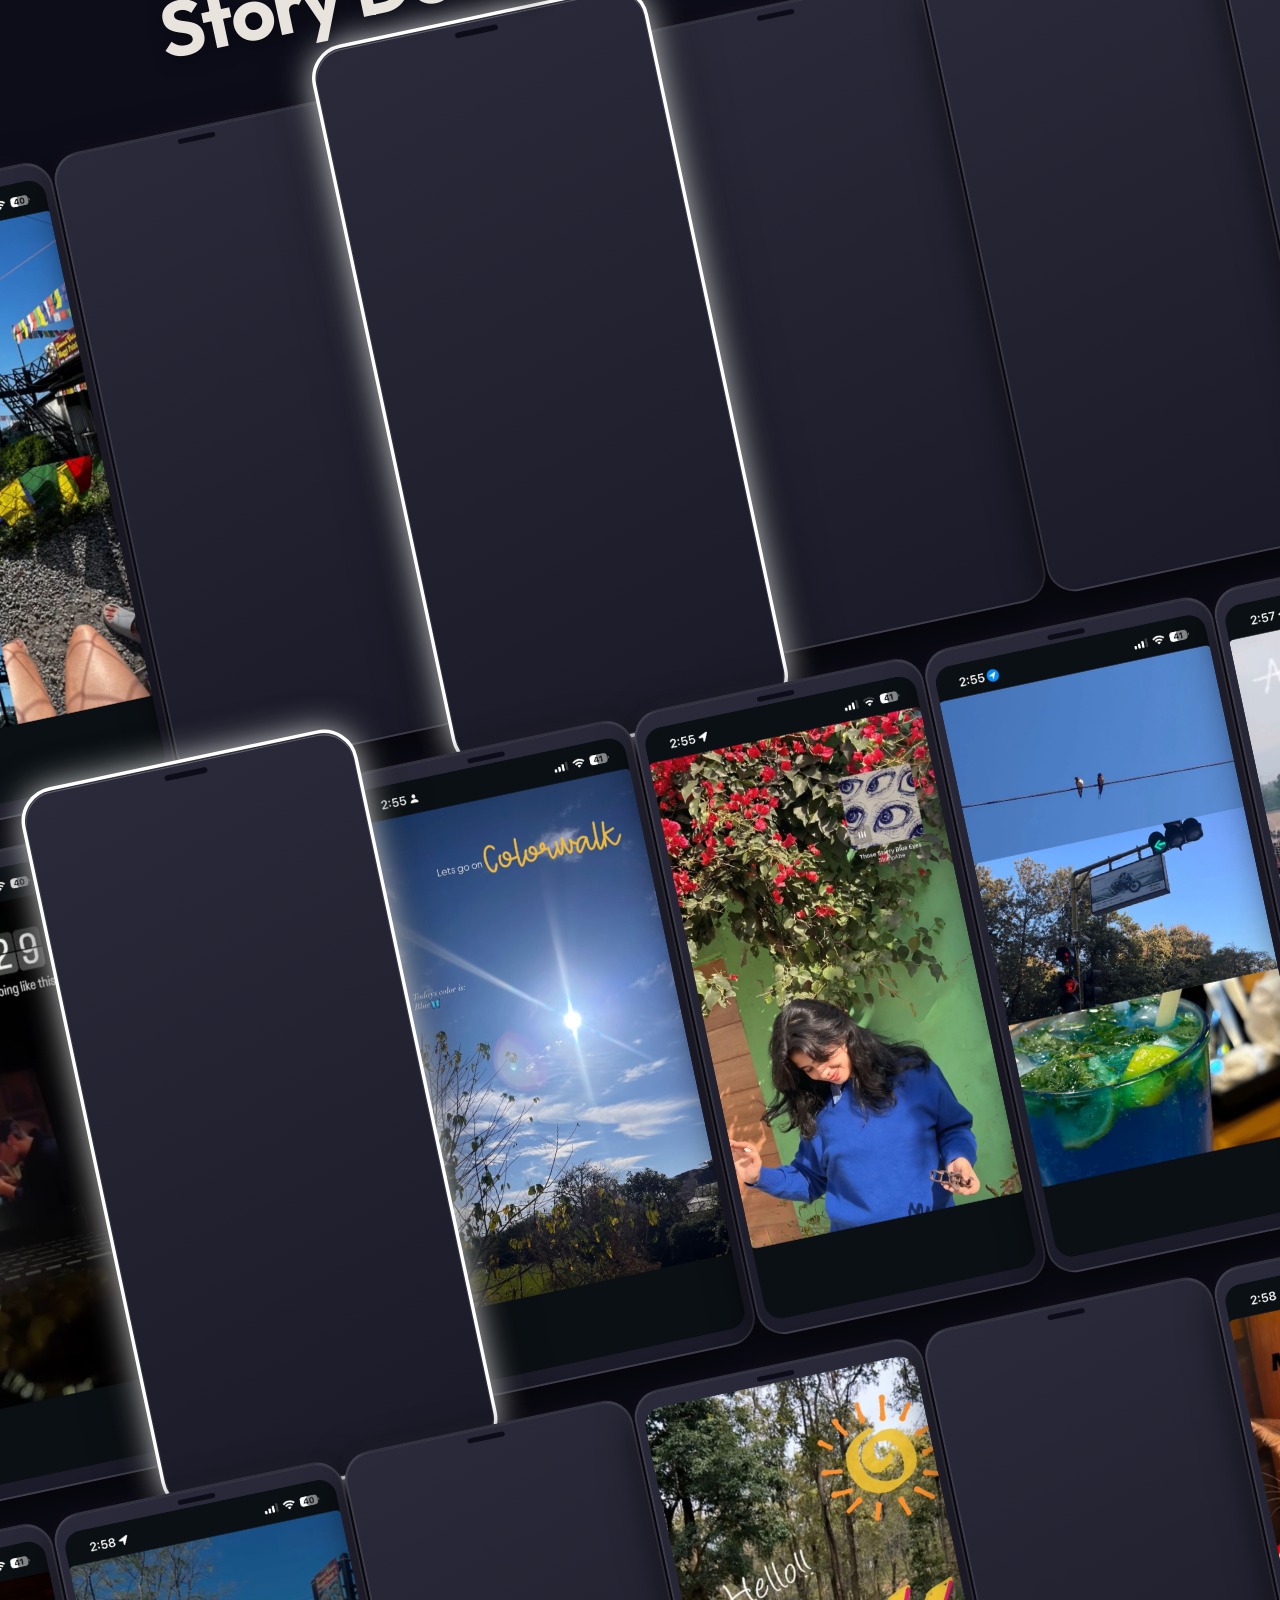
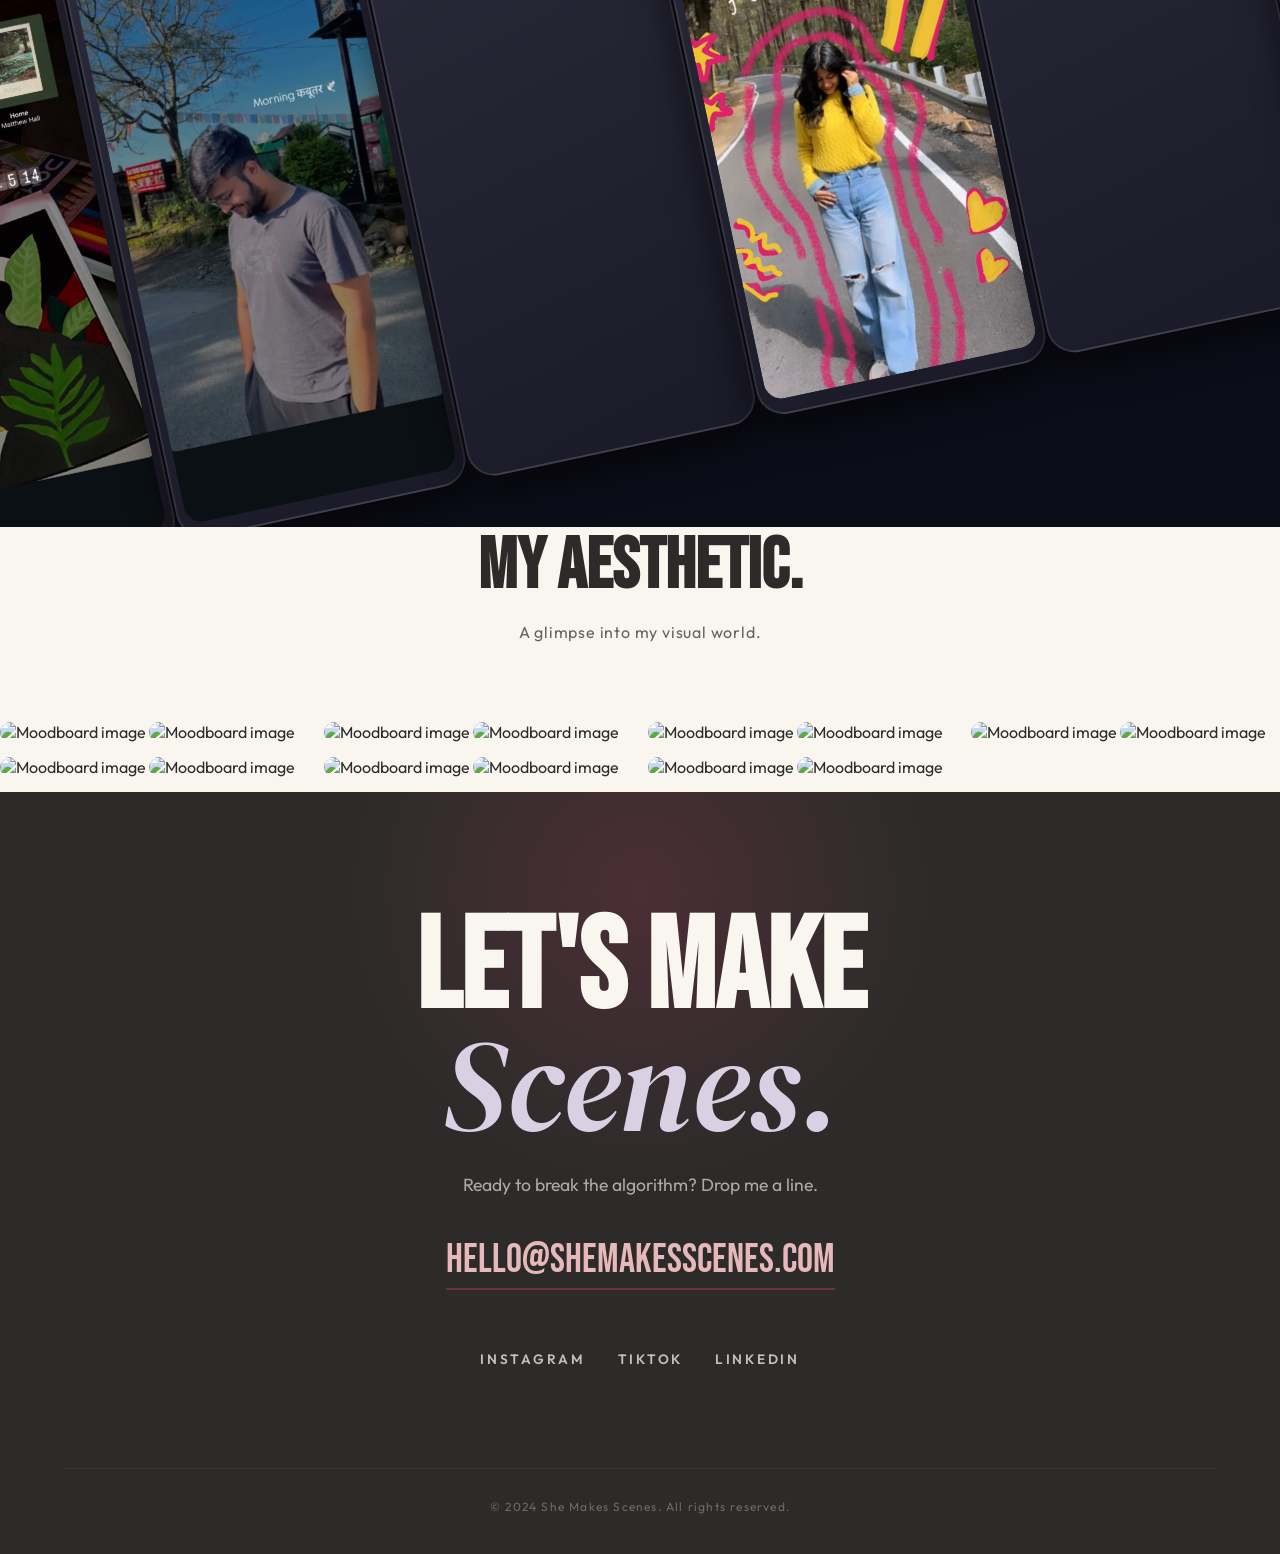
==== commit 2d8a486d: "Update video item labels with precise numbered mapping" ====
--- a/index.html
+++ b/index.html
@@ -328,7 +328,7 @@
                     data-src="https://res.cloudinary.com/dgtjwejuw/video/upload/f_auto,q_auto:best/v2_tkq3fp.mp4"
                     class="v-thumb" muted playsinline preload="none"></video>
                 <div class="v-overlay">
-                    <p class="v-text">Cinematic Burger King Trend</p>
+                    <p class="v-text">Lip Sync Comedy Timing</p>
                     <div class="play-btn">▶</div>
                 </div>
             </div>
@@ -341,7 +341,7 @@
                     data-src="https://res.cloudinary.com/dgtjwejuw/video/upload/f_auto,q_auto:best/v3_ckzk5g.mp4"
                     class="v-thumb rotate-fix" muted playsinline preload="none"></video>
                 <div class="v-overlay">
-                    <p class="v-text">Lip Sync Comedy Timing</p>
+                    <p class="v-text">“tere mai bich mai kya hai” lip sync reel</p>
                     <div class="play-btn">▶</div>
                 </div>
             </div>
@@ -364,7 +364,7 @@
                     data-src="https://res.cloudinary.com/dgtjwejuw/video/upload/f_auto,q_auto:best/v5_fkfbjr.mp4"
                     class="v-thumb" muted playsinline preload="none"></video>
                 <div class="v-overlay">
-                    <p class="v-text">Dark Cinematic Color Grading</p>
+                    <p class="v-text">Lip Sync Beat Syncing</p>
                     <div class="play-btn">▶</div>
                 </div>
             </div>
@@ -377,7 +377,7 @@
                     data-src="https://res.cloudinary.com/dgtjwejuw/video/upload/f_auto,q_auto:best/v6_zyyoiy.mp4"
                     class="v-thumb" muted playsinline preload="none"></video>
                 <div class="v-overlay">
-                    <p class="v-text">Banaras Travel Storytelling Edit</p>
+                    <p class="v-text">Birthday Day-Out Storytelling</p>
                     <div class="play-btn">▶</div>
                 </div>
             </div>
@@ -390,7 +390,7 @@
                     data-src="https://res.cloudinary.com/dgtjwejuw/video/upload/f_auto,q_auto:best/v7_tdznez.mp4"
                     class="v-thumb" muted playsinline preload="none"></video>
                 <div class="v-overlay">
-                    <p class="v-text">Spiritual Visual Aesthetic</p>
+                    <p class="v-text">Shutter Effect Cinematic Shoot</p>
                     <div class="play-btn">▶</div>
                 </div>
             </div>
@@ -403,7 +403,7 @@
                     data-src="https://res.cloudinary.com/dgtjwejuw/video/upload/f_auto,q_auto:best/v8_twmsrm.mp4"
                     class="v-thumb rotate-fix" muted playsinline preload="none"></video>
                 <div class="v-overlay">
-                    <p class="v-text">Song Sync Self Edit</p>
+                    <p class="v-text">Dark Cinematic Color Grading</p>
                     <div class="play-btn">▶</div>
                 </div>
             </div>
@@ -416,7 +416,7 @@
                     data-src="https://res.cloudinary.com/dgtjwejuw/video/upload/f_auto,q_auto:best/v9_yqz8e2.mp4"
                     class="v-thumb" muted playsinline preload="none"></video>
                 <div class="v-overlay">
-                    <p class="v-text">Aesthetic Beat Transition Edit</p>
+                    <p class="v-text">Banaras Travel Storytelling Edit</p>
                     <div class="play-btn">▶</div>
                 </div>
             </div>
@@ -429,7 +429,7 @@
                     data-src="https://res.cloudinary.com/dgtjwejuw/video/upload/f_auto,q_auto:best/v10_ikguzg.mp4"
                     class="v-thumb" muted playsinline preload="none"></video>
                 <div class="v-overlay">
-                    <p class="v-text">Birthday Day-Out Storytelling</p>
+                    <p class="v-text">Spiritual Visual Aesthetic</p>
                     <div class="play-btn">▶</div>
                 </div>
             </div>
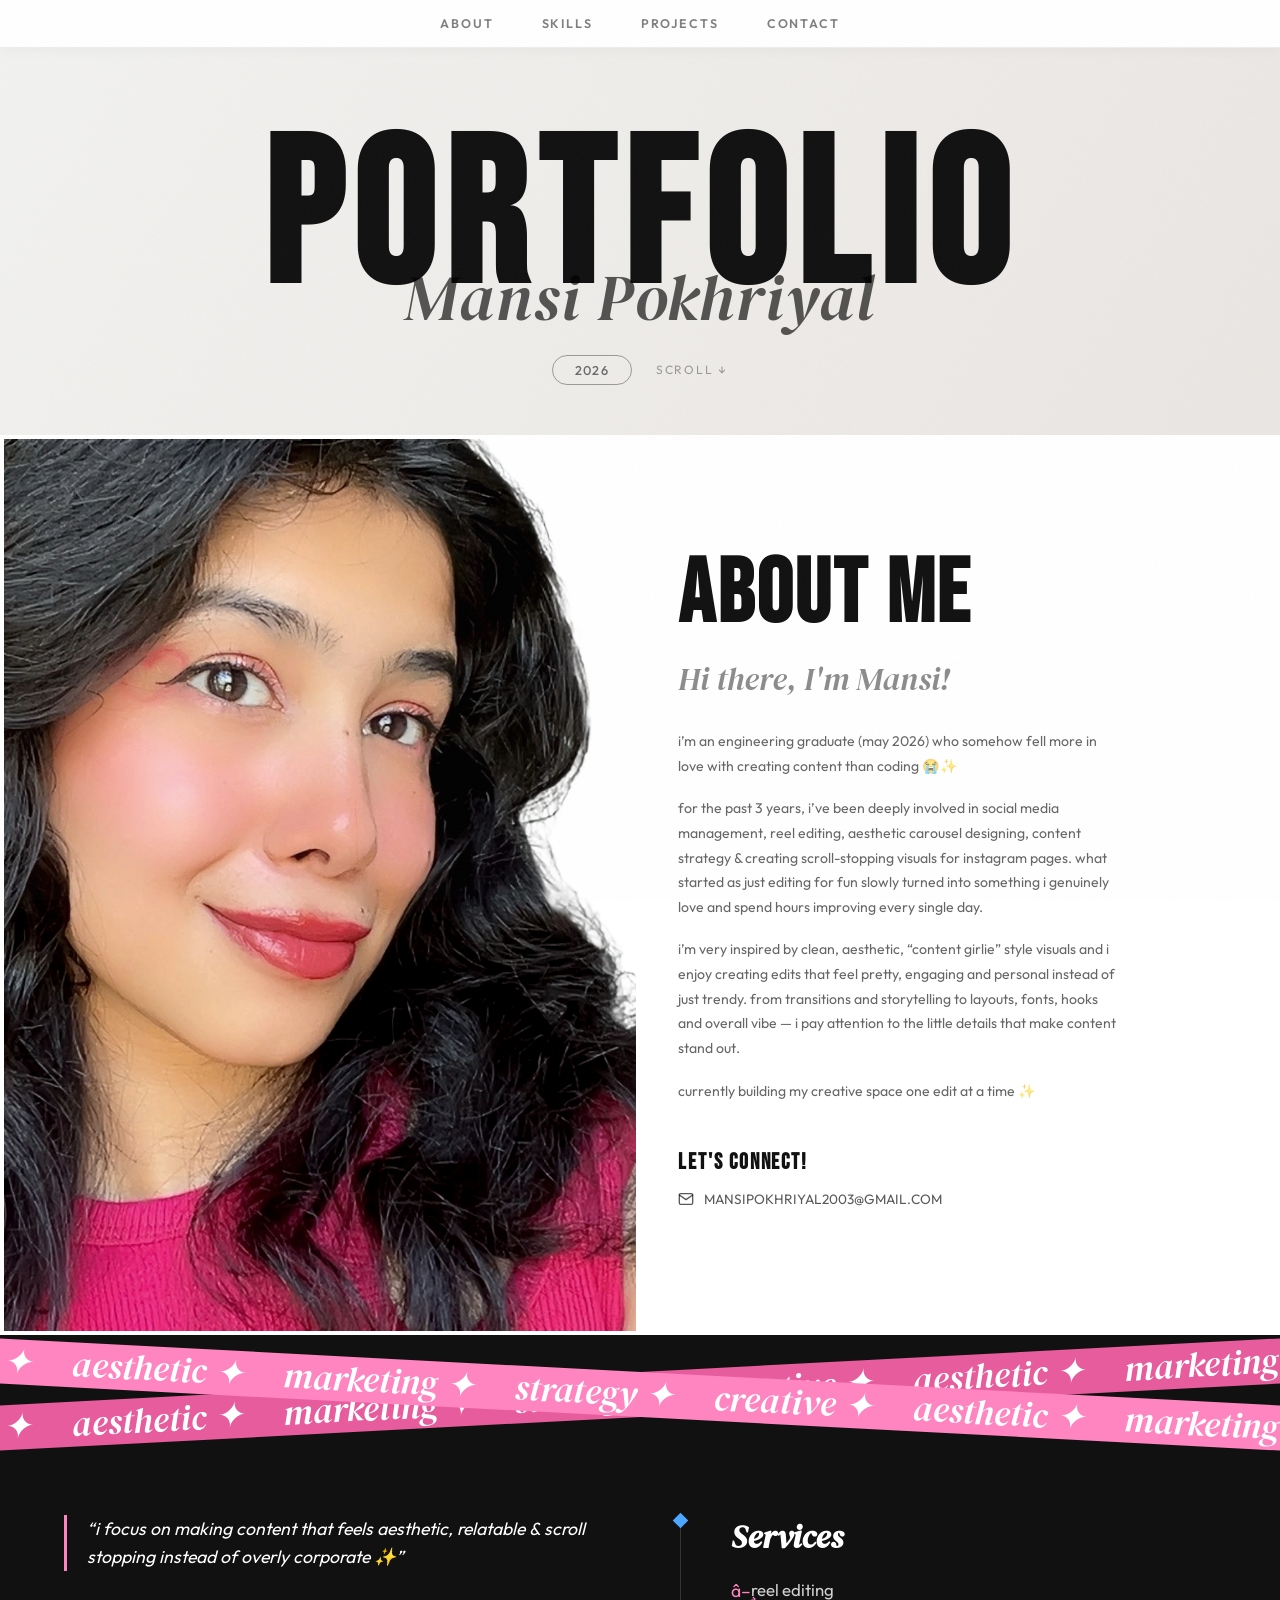
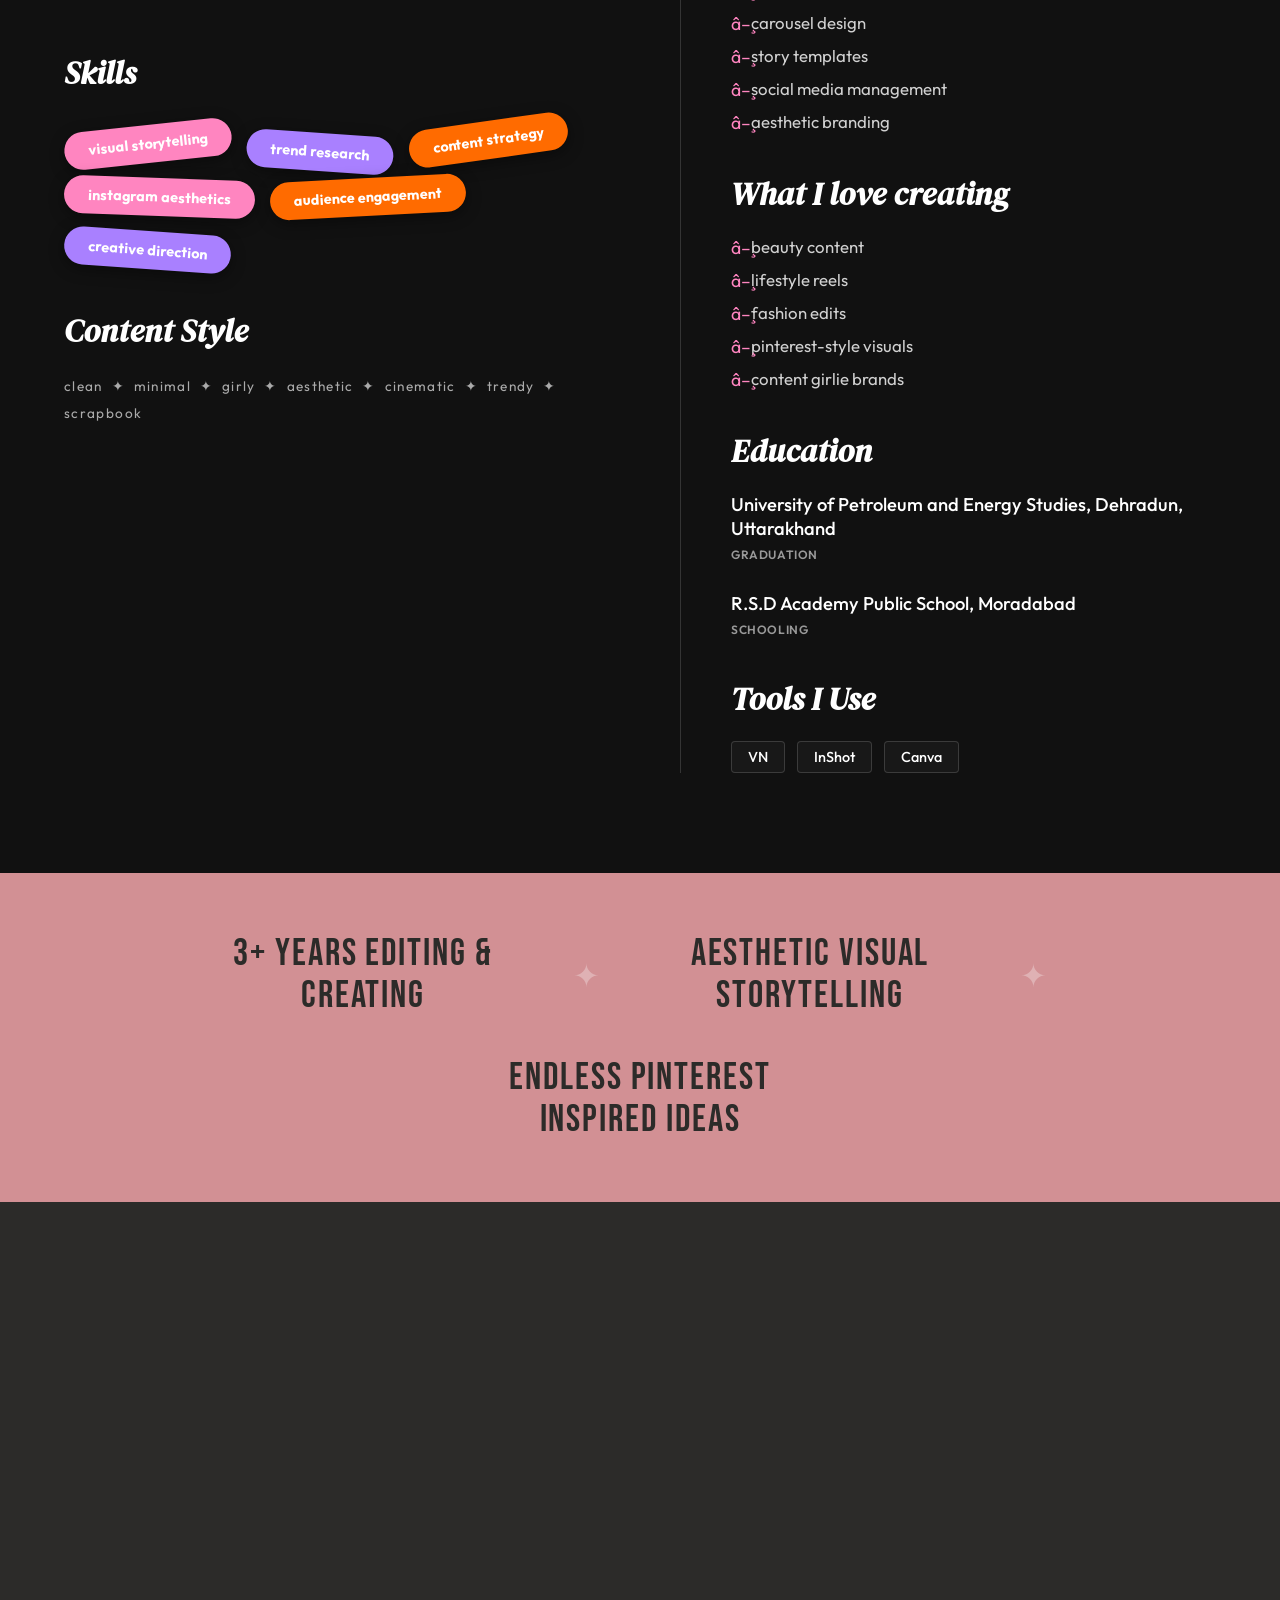
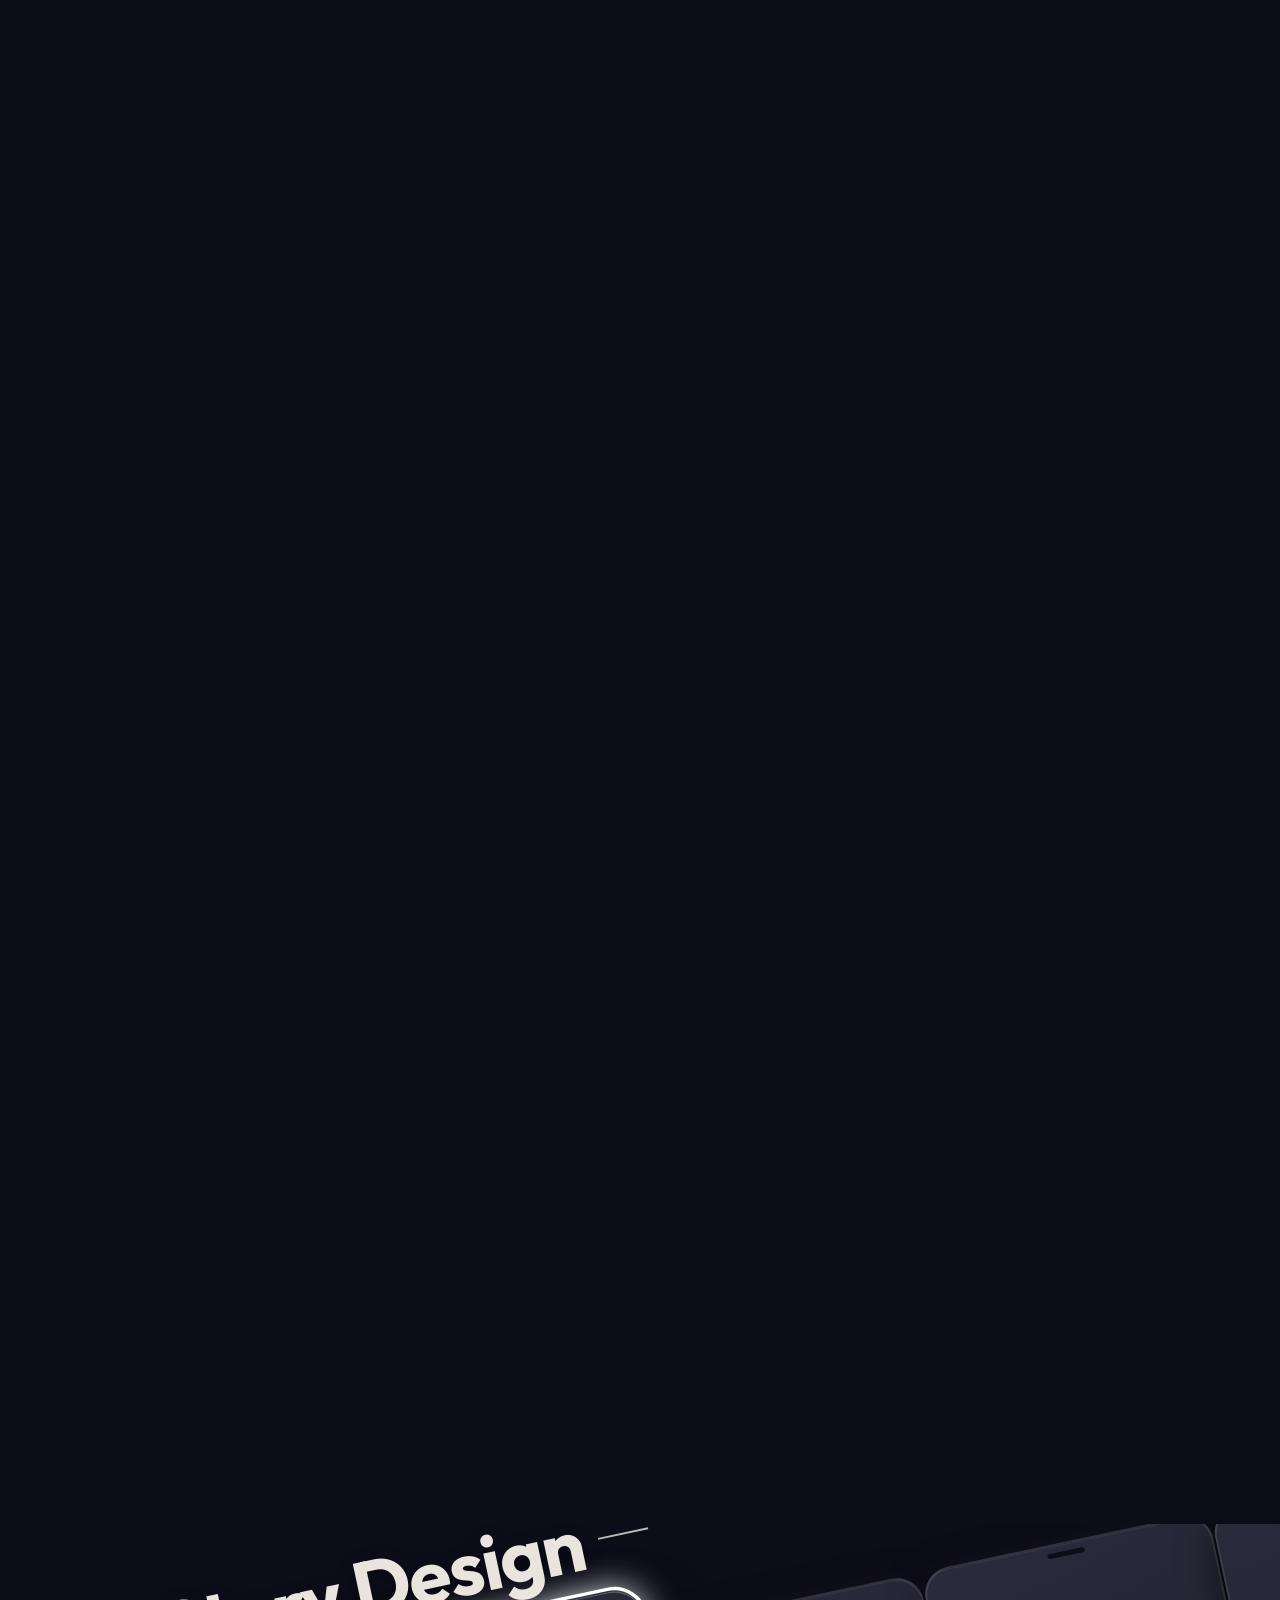
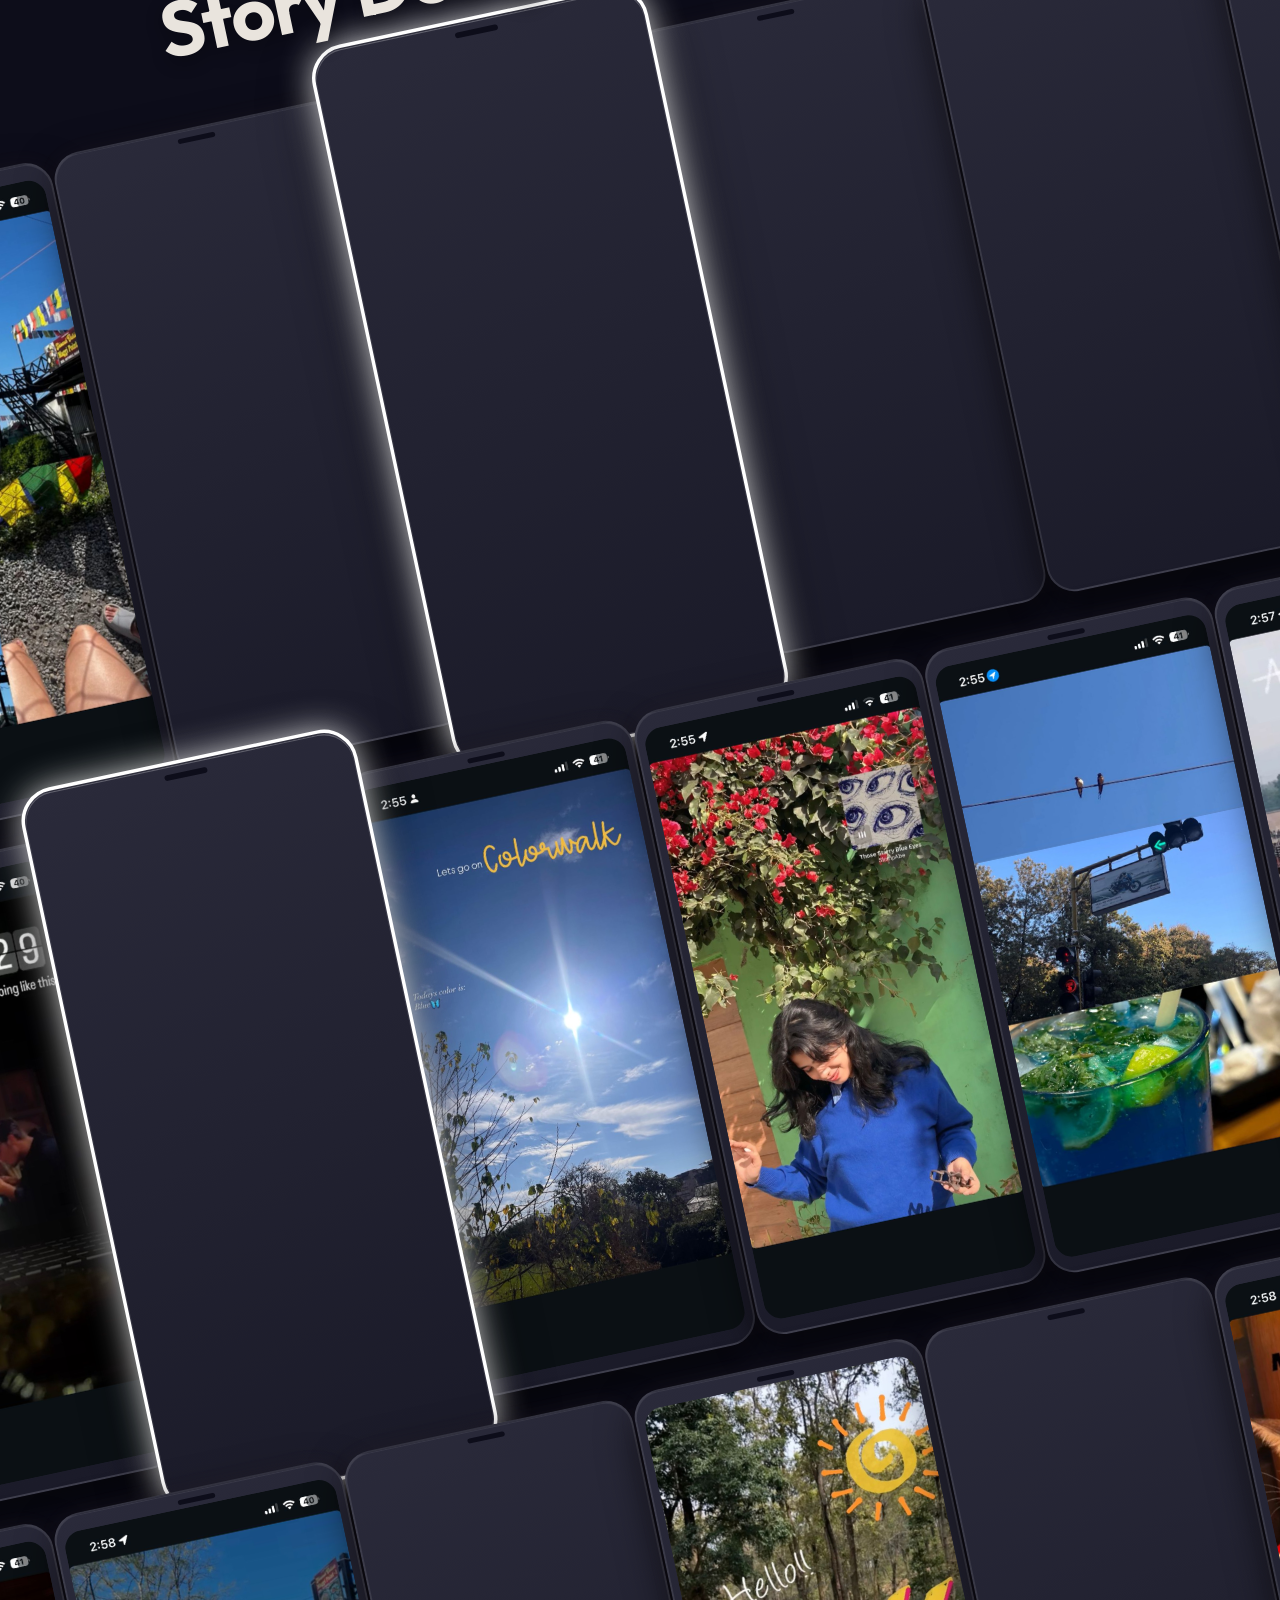
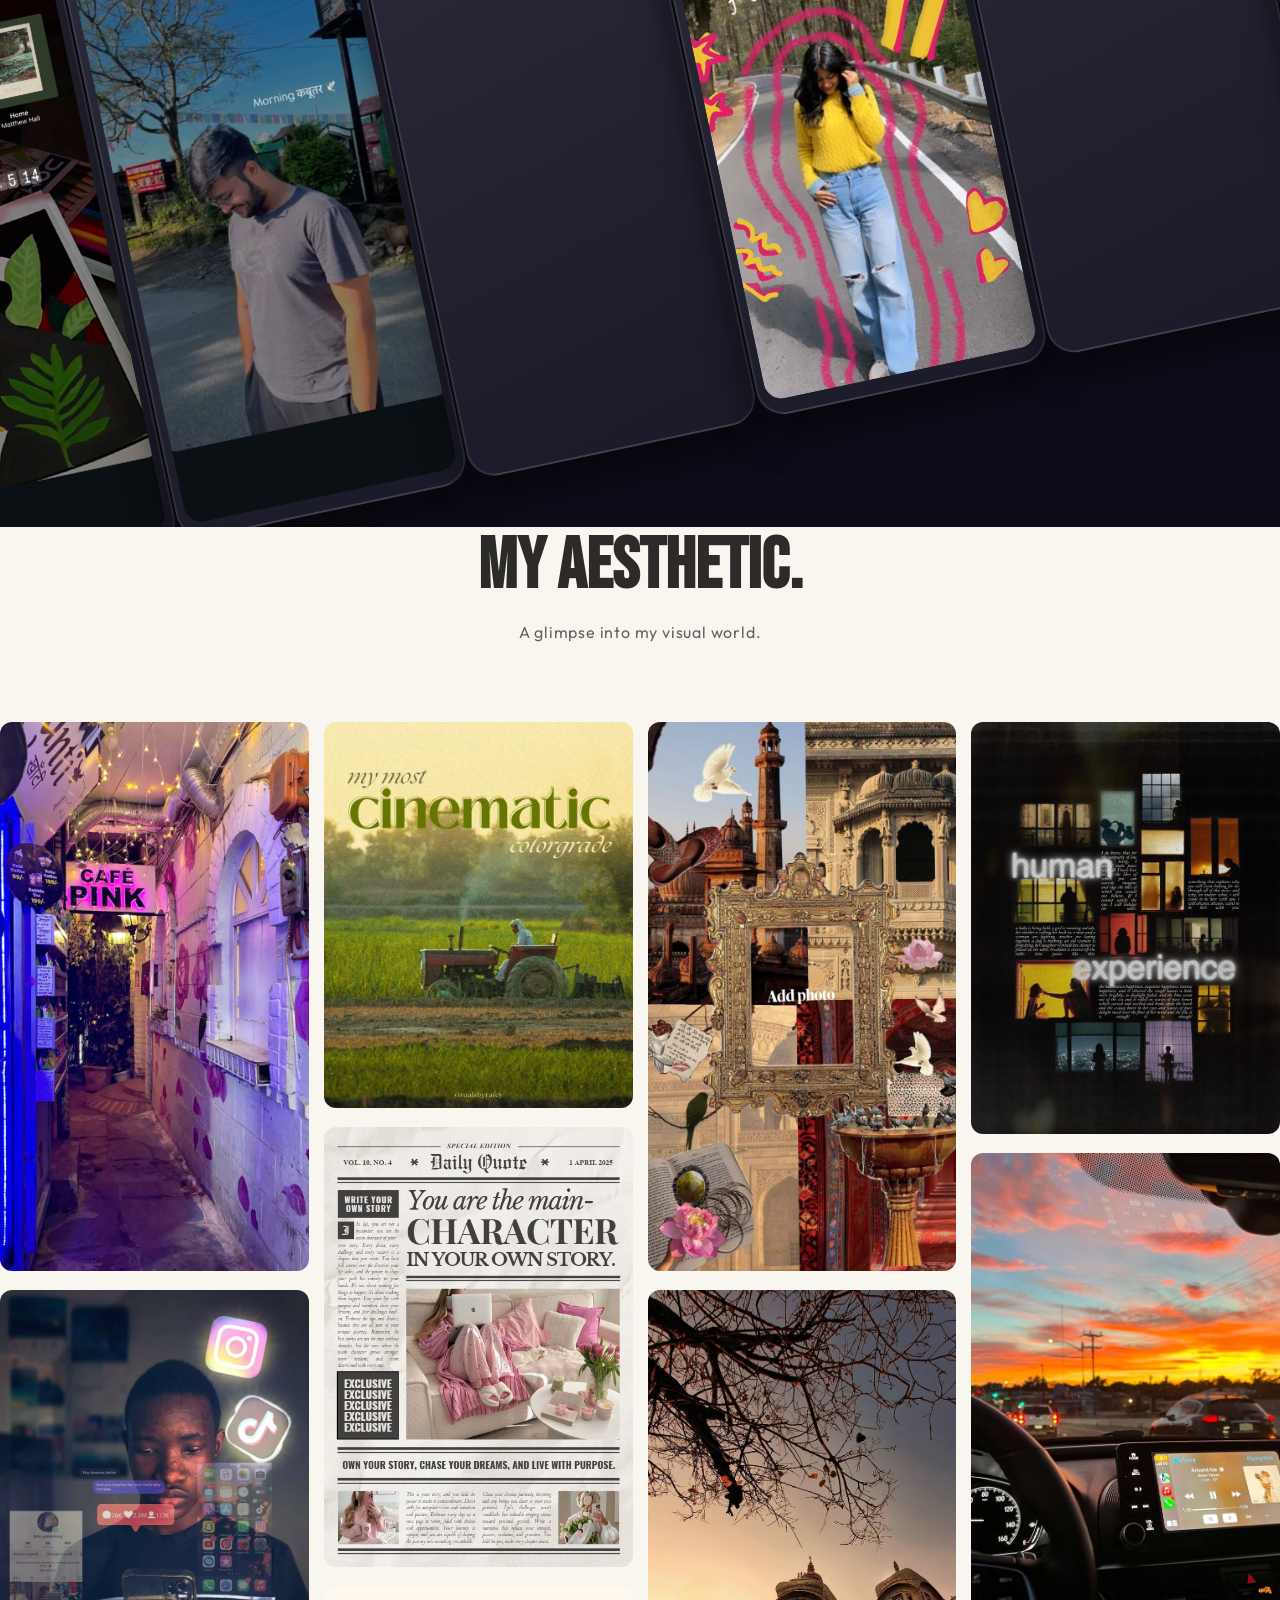
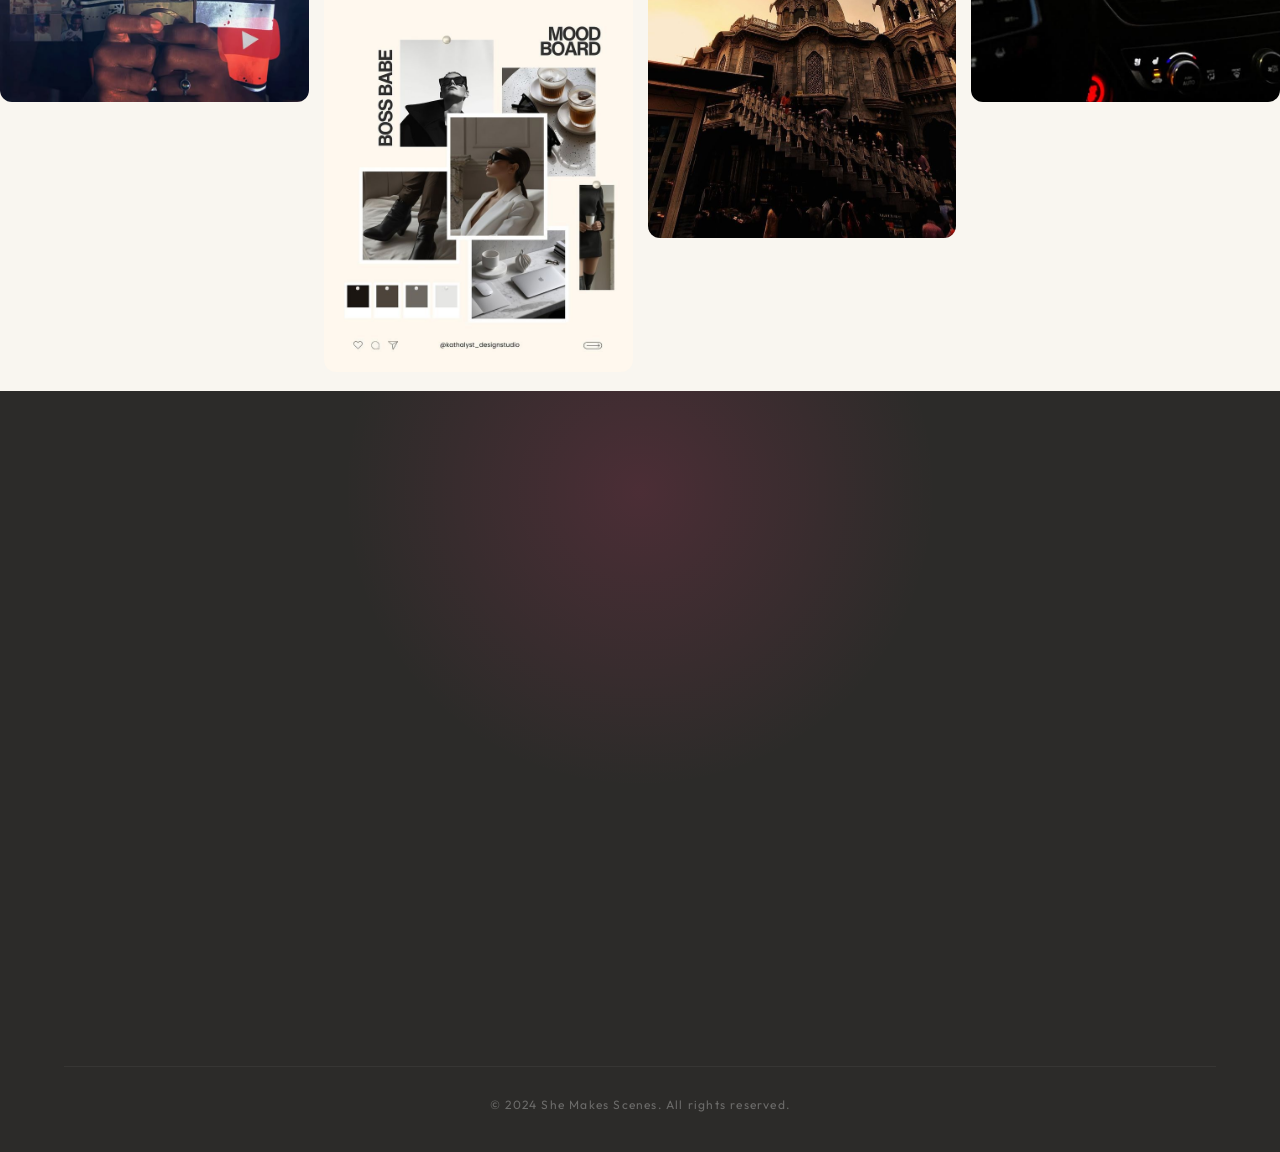
==== commit 68713cc9: "Swap dummy moodboard images with actual provided moodboard assets" ====
--- a/index.html
+++ b/index.html
@@ -1089,20 +1089,15 @@
             <p class="section-subtitle">A glimpse into my visual world.</p>
         </div>
         <div class="masonry-grid reveal-up delay-2">
-            <img src="https://images.unsplash.com/photo-1517841905240-472988babdf9?w=600&h=800&fit=crop" class="masonry-item" loading="lazy" alt="Moodboard image">
-            <img src="https://images.unsplash.com/photo-1495120464115-28d5f0ce852d?w=600&h=500&fit=crop" class="masonry-item" loading="lazy" alt="Moodboard image">
-            <img src="https://images.unsplash.com/photo-1445205170230-053b83016050?w=600&h=900&fit=crop" class="masonry-item" loading="lazy" alt="Moodboard image">
-            <img src="https://images.unsplash.com/photo-1515378791036-0648a3ef77b2?w=600&h=400&fit=crop" class="masonry-item" loading="lazy" alt="Moodboard image">
-            <img src="https://images.unsplash.com/photo-1513694203232-719a280e022f?w=600&h=700&fit=crop" class="masonry-item" loading="lazy" alt="Moodboard image">
-            <img src="https://images.unsplash.com/photo-1438761681033-6461ffad8d80?w=600&h=600&fit=crop" class="masonry-item" loading="lazy" alt="Moodboard image">
-            <img src="https://images.unsplash.com/photo-1524504388940-b1c1722653e1?w=600&h=850&fit=crop" class="masonry-item" loading="lazy" alt="Moodboard image">
-            <img src="https://images.unsplash.com/photo-1507133750070-4ed3a105f963?w=600&h=500&fit=crop" class="masonry-item" loading="lazy" alt="Moodboard image">
-            <img src="https://images.unsplash.com/photo-1519638399535-1b036603ac77?w=600&h=750&fit=crop" class="masonry-item" loading="lazy" alt="Moodboard image">
-            <img src="https://images.unsplash.com/photo-1506744626753-1fa28f6e52c8?w=600&h=450&fit=crop" class="masonry-item" loading="lazy" alt="Moodboard image">
-            <img src="https://images.unsplash.com/photo-1500917293891-ef795e70e1f6?w=600&h=800&fit=crop" class="masonry-item" loading="lazy" alt="Moodboard image">
-            <img src="https://images.unsplash.com/photo-1500336624523-d727130c3328?w=600&h=600&fit=crop" class="masonry-item" loading="lazy" alt="Moodboard image">
-            <img src="https://images.unsplash.com/photo-1515347619152-475306121f15?w=600&h=900&fit=crop" class="masonry-item" loading="lazy" alt="Moodboard image">
-            <img src="https://images.unsplash.com/photo-1469334031218-e382a71b716b?w=600&h=550&fit=crop" class="masonry-item" loading="lazy" alt="Moodboard image">
+            <img src="assets/moodboard/Hauz khas.jpg" class="masonry-item" loading="lazy" alt="Moodboard image">
+            <img src="assets/moodboard/Invasion of social network.jpg" class="masonry-item" loading="lazy" alt="Moodboard image">
+            <img src="assets/moodboard/Mastering cinematic color grading with hours of editing John Doe on Instagram.jpg" class="masonry-item" loading="lazy" alt="Moodboard image">
+            <img src="assets/moodboard/You are the main character.jpg" class="masonry-item" loading="lazy" alt="Moodboard image">
+            <img src="assets/moodboard/download (10).jpg" class="masonry-item" loading="lazy" alt="Moodboard image">
+            <img src="assets/moodboard/download (11).jpg" class="masonry-item" loading="lazy" alt="Moodboard image">
+            <img src="assets/moodboard/ishkon temple Vrindavan ❤️.jpg" class="masonry-item" loading="lazy" alt="Moodboard image">
+            <img src="assets/moodboard/poster made on photoshop.jpg" class="masonry-item" loading="lazy" alt="Moodboard image">
+            <img src="assets/moodboard/🌅 FREE Sunset Vibes Aesthetic Road Trip.jpg" class="masonry-item" loading="lazy" alt="Moodboard image">
         </div>
     </section>
 
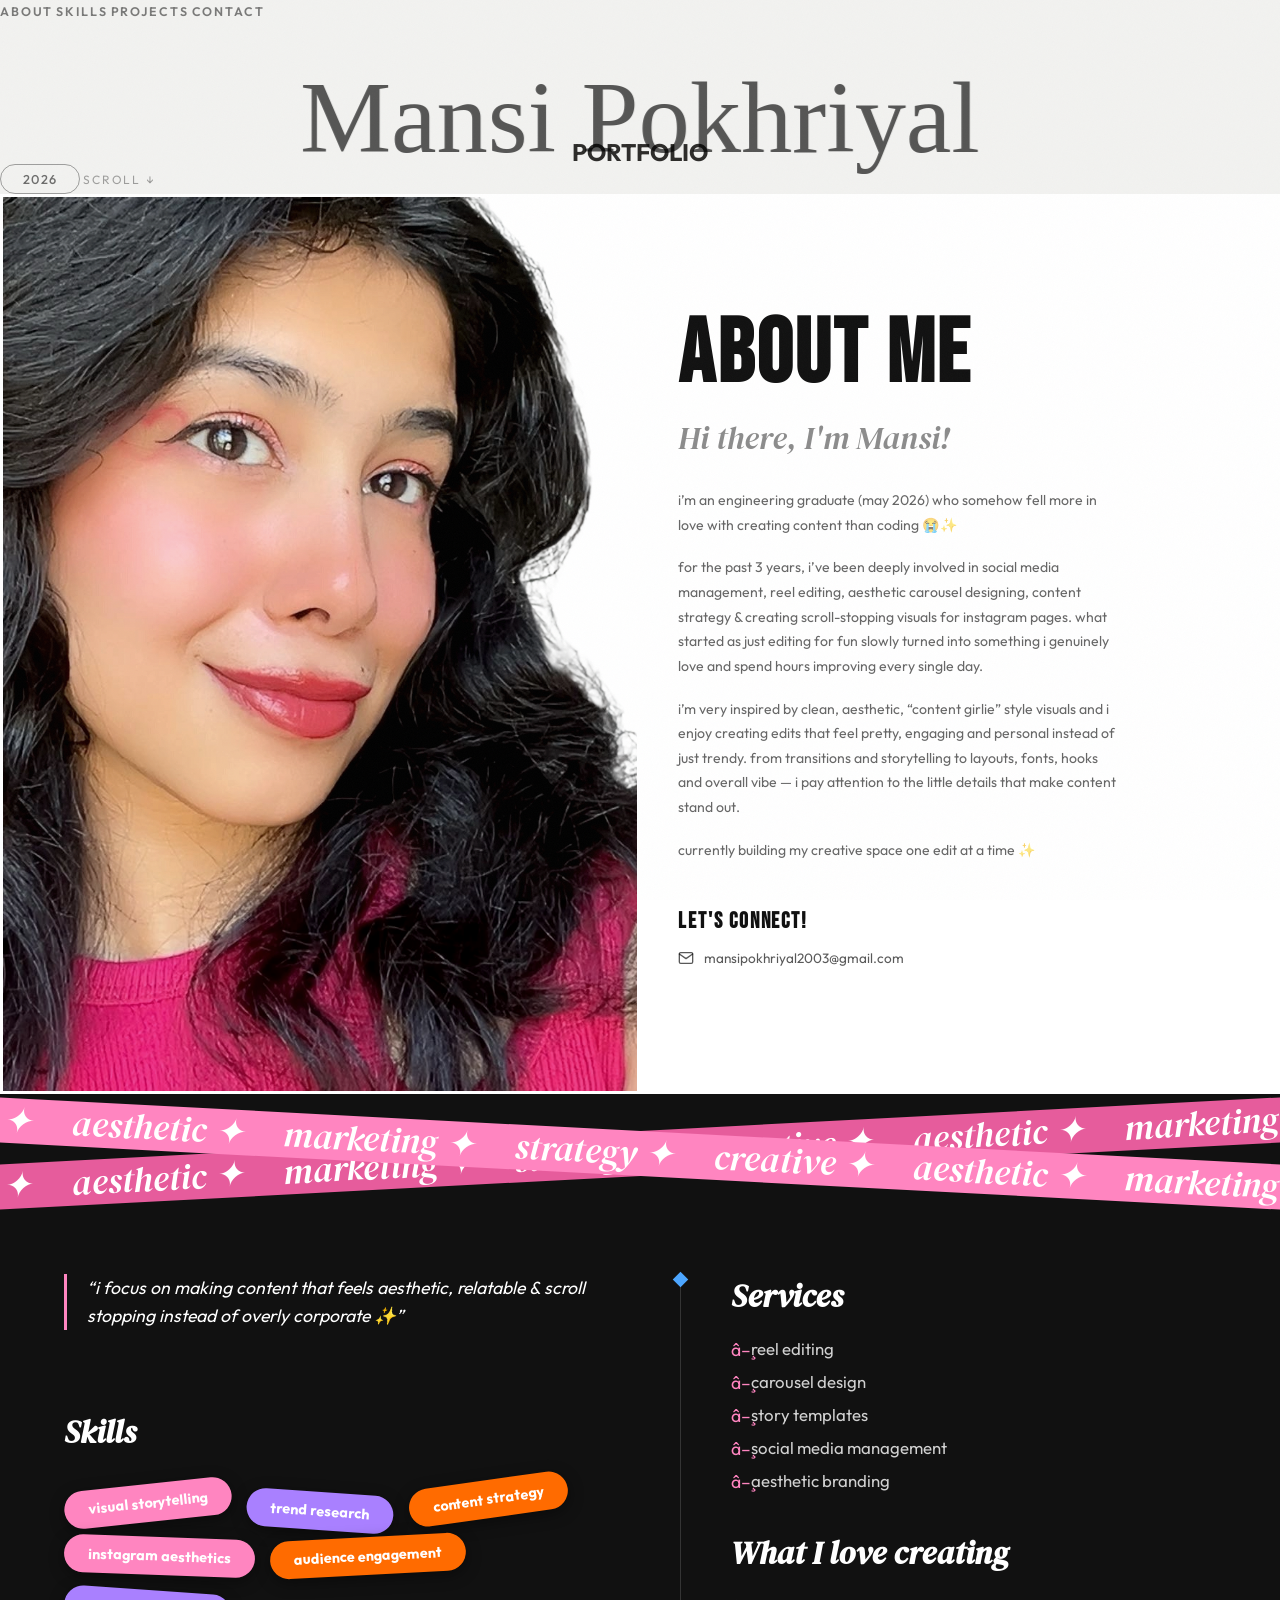
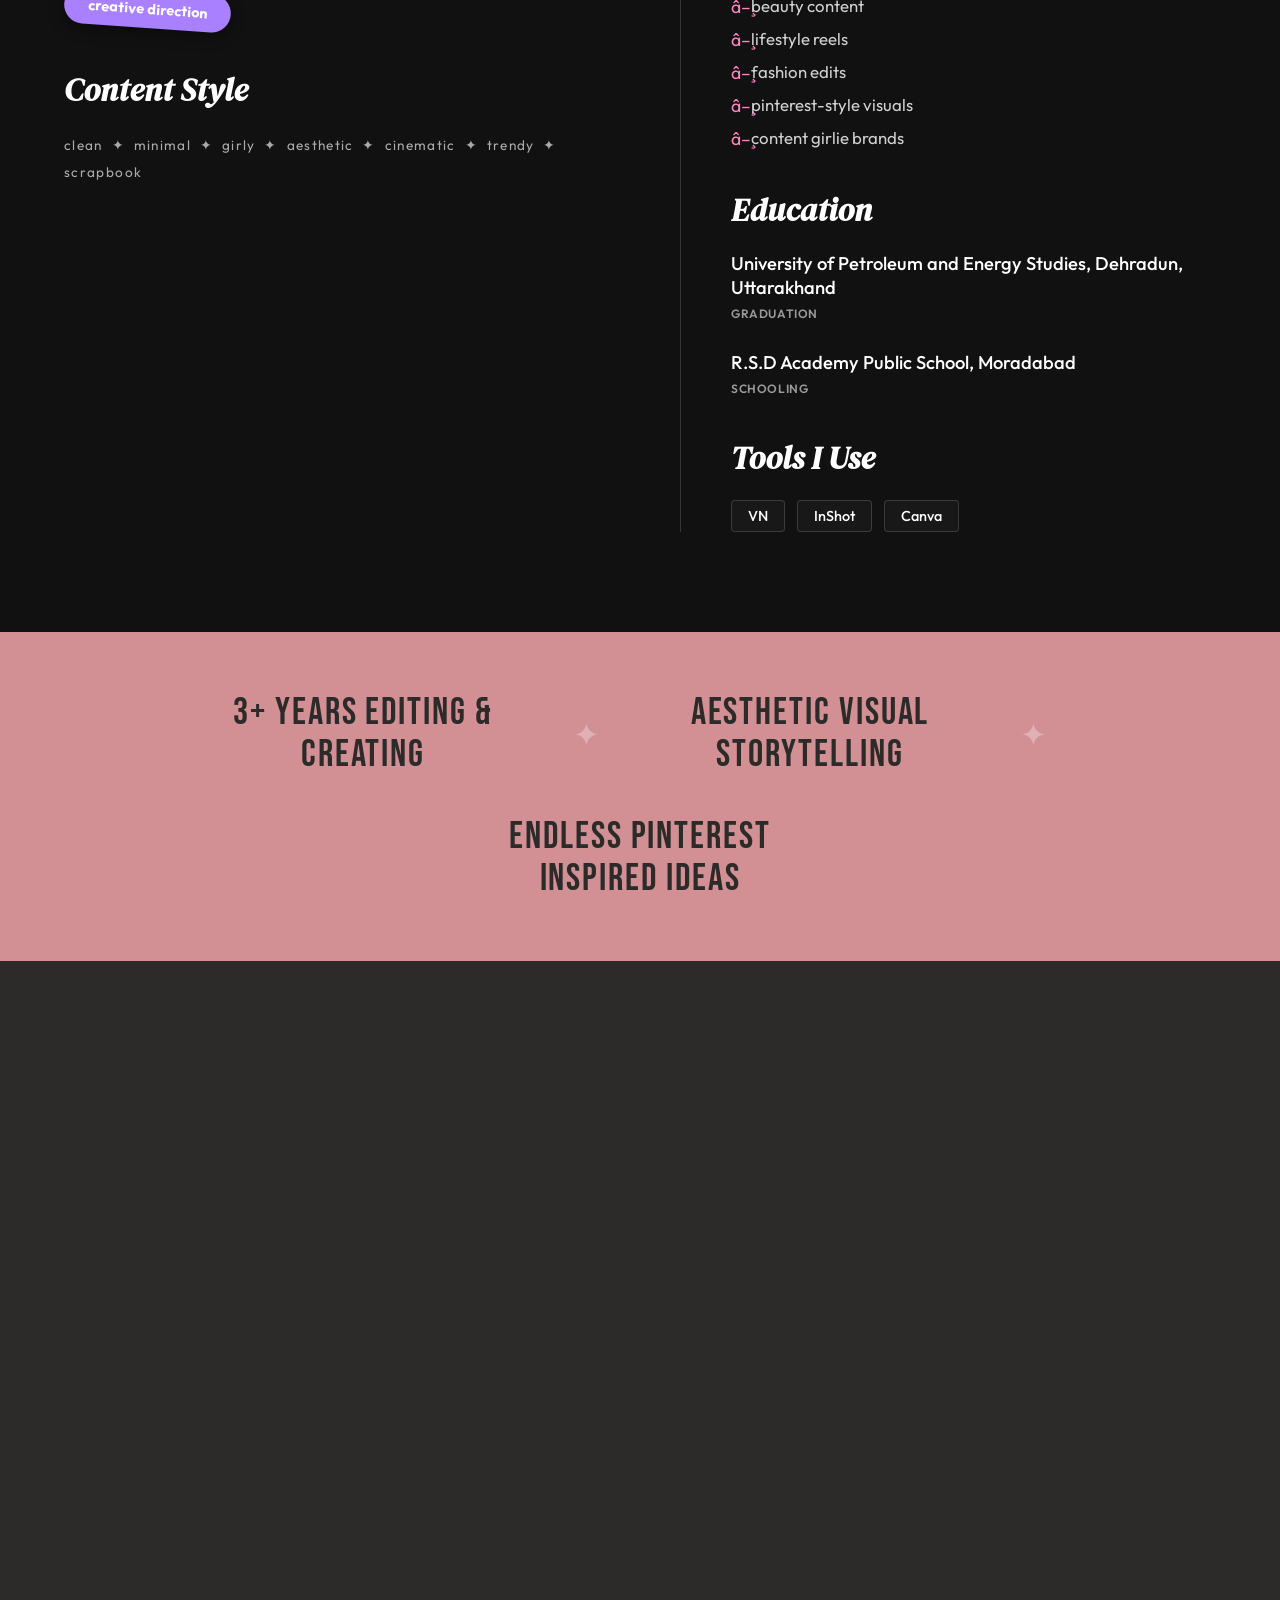
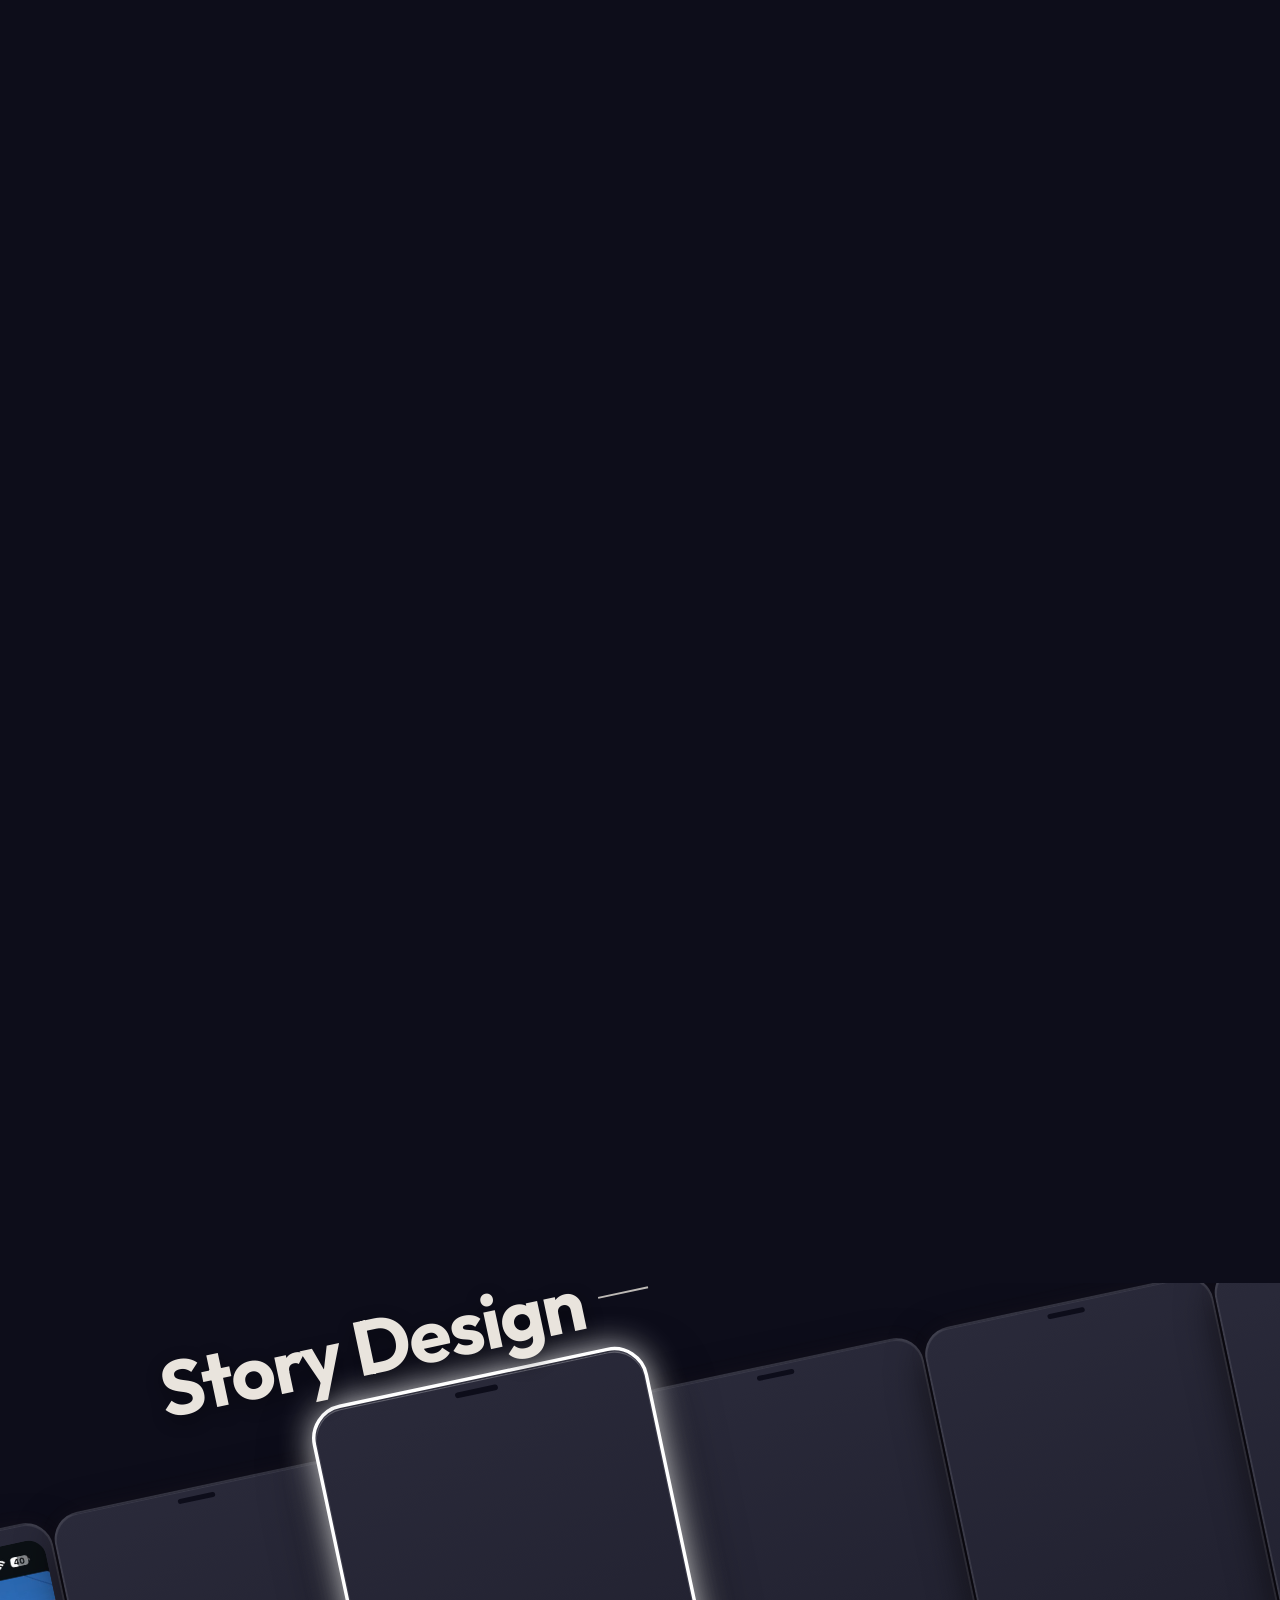
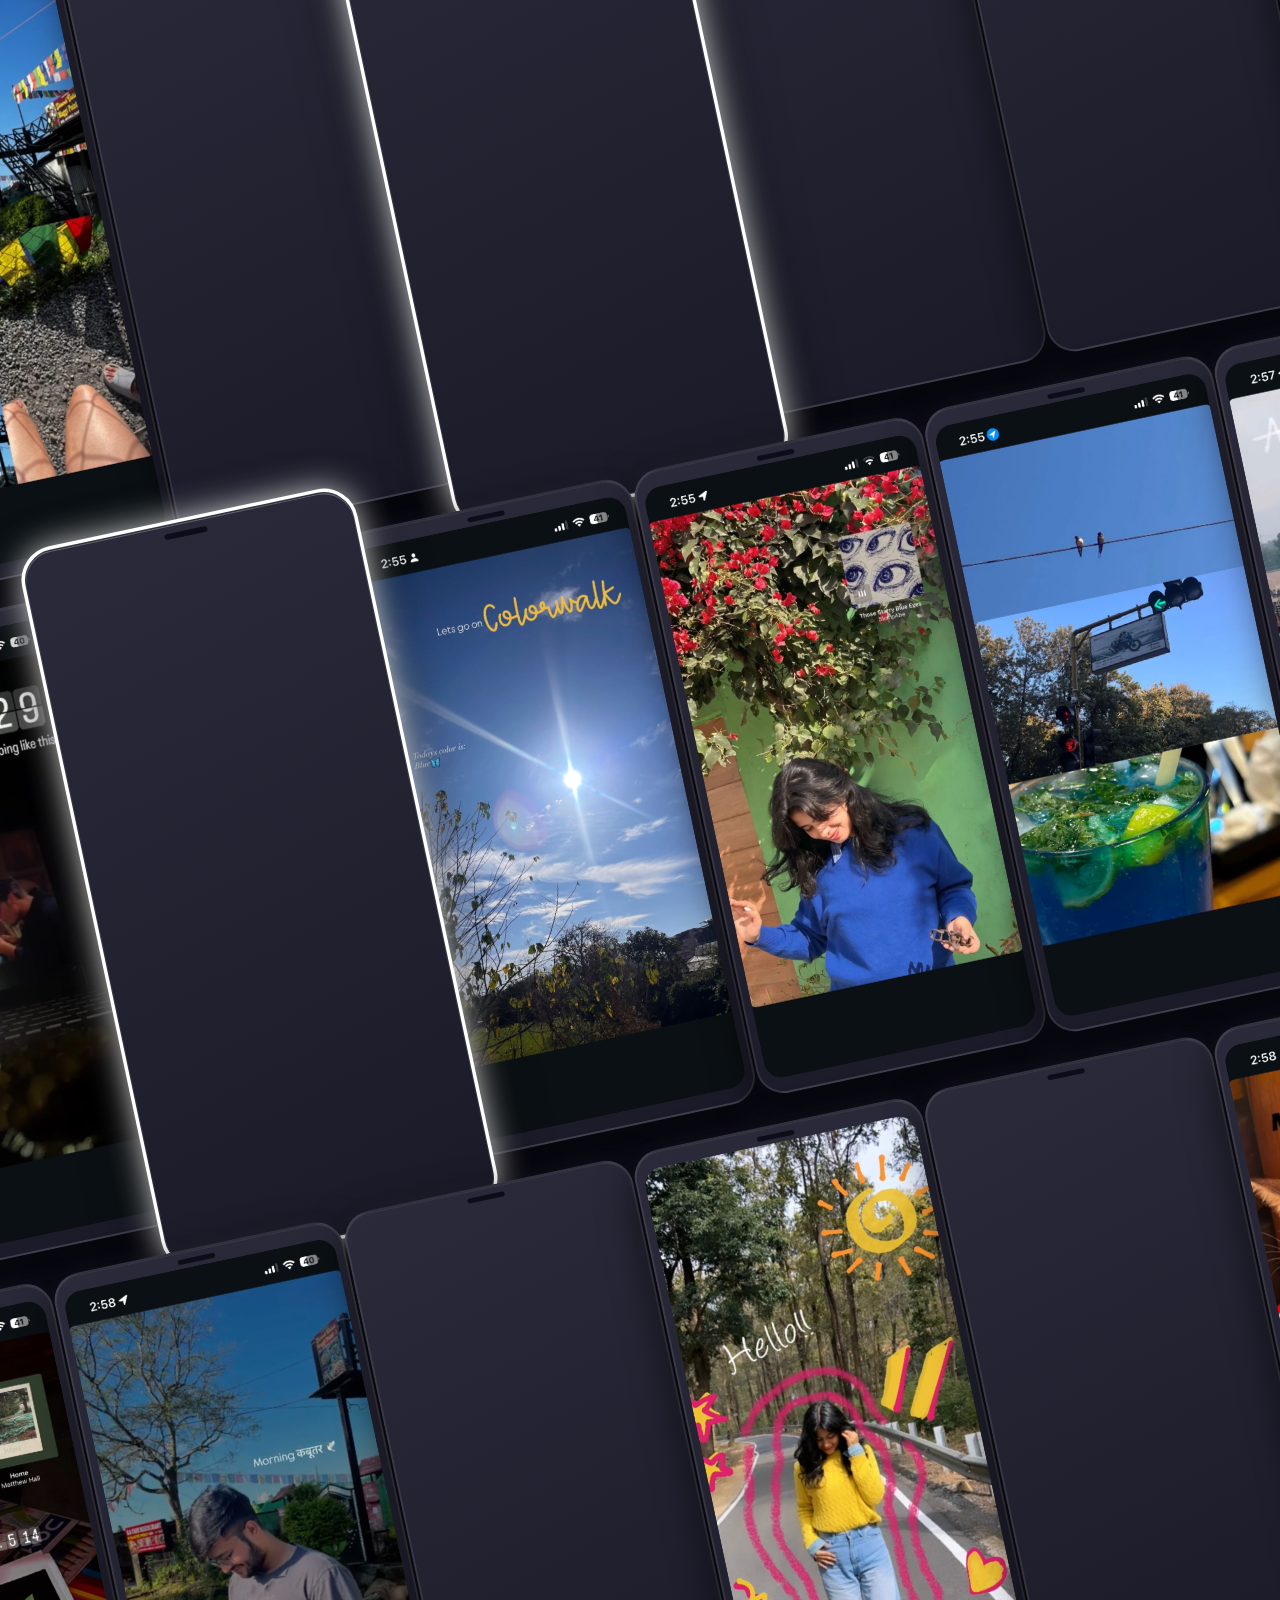
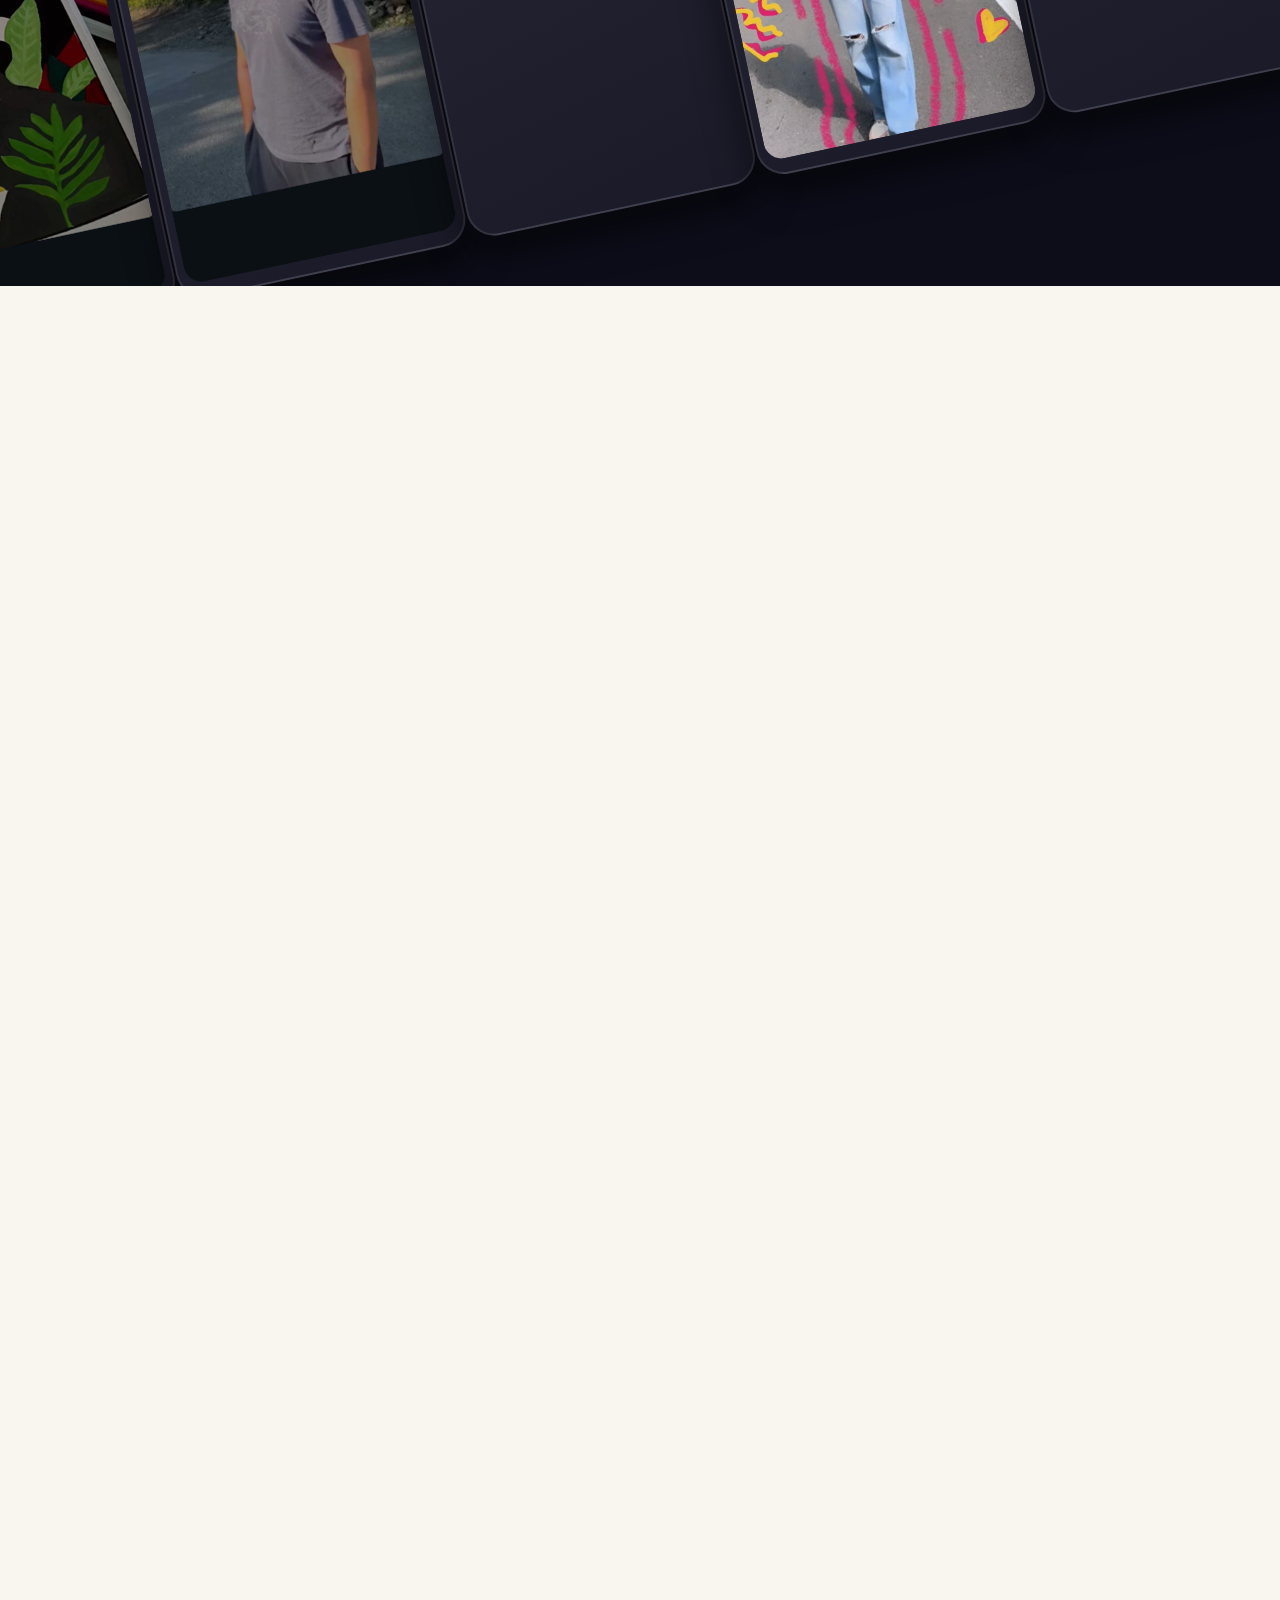
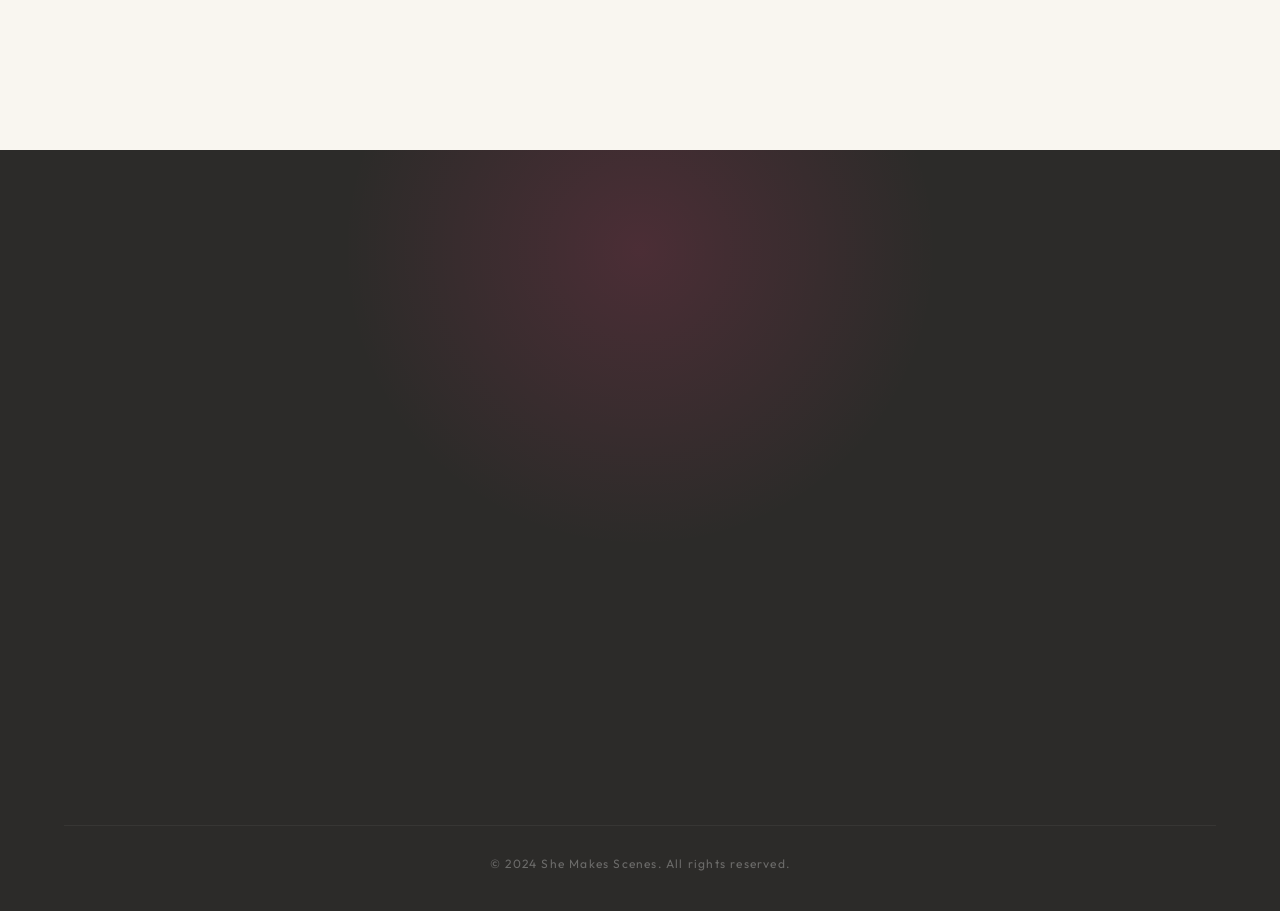
==== commit dc4dff61: "Fix hero typography and clean up transitions; fix portrait margins; fix nav links and anchor IDs; fi" ====
--- a/index.html
+++ b/index.html
@@ -70,8 +70,8 @@
         <!-- Sticky white nav -->
         <nav class="pf-nav">
             <a href="#about" class="pf-nav-item">About</a>
-            <a href="#skills" class="pf-nav-item">Skills</a>
-            <a href="#work" class="pf-nav-item">Projects</a>
+            <a href="#services" class="pf-nav-item">Skills</a>
+            <a href="#portfolio" class="pf-nav-item">Projects</a>
             <a href="#contact" class="pf-nav-item">Contact</a>
         </nav>
 
@@ -126,14 +126,14 @@
 
                 <div class="am-connect">
                     <h4 class="am-connect-label">LET'S CONNECT!</h4>
-                    <a href="mailto:MANSIPOKHRIYAL2003@GMAIL.COM" class="am-contact-row">
+                    <a href="mailto:mansipokhriyal2003@gmail.com" class="am-contact-row">
                         <svg xmlns="http://www.w3.org/2000/svg" width="16" height="16" viewBox="0 0 24 24" fill="none"
                             stroke="currentColor" stroke-width="2" stroke-linecap="round" stroke-linejoin="round">
                             <path d="M4 4h16c1.1 0 2 .9 2 2v12c0 1.1-.9 2-2 2H4c-1.1 0-2-.9-2-2V6c0-1.1.9-2 2-2z">
                             </path>
                             <polyline points="22,6 12,13 2,6"></polyline>
                         </svg>
-                        MANSIPOKHRIYAL2003@GMAIL.COM
+                        mansipokhriyal2003@gmail.com
                     </a>
                 </div>
             </div>
@@ -253,7 +253,7 @@
     <!-- ══════════════════════════════════
          SERVICES STRIP — Scrapbook Style
     ══════════════════════════════════ -->
-    <section class="services-strip">
+    <section class="services-strip" id="services">
         <div class="services-header reveal-up">
             <h2 class="section-title">What I Do <span class="highlight">Best.</span></h2>
             <p class="section-subtitle">Turning chaos into aesthetics and engagement into community.</p>
@@ -275,7 +275,7 @@
             <!-- Service 2 -->
             <div class="service-card pop-in delay-2" style="--tilt: 2deg;">
                 <div class="svc-tape tape-alt"></div>
-                <img loading="lazy" src="assets/camera.png" alt="Content Creation" class="svc-sticker s-bottom-left float-bob-alt">
+                <img loading="lazy" src="assets/5.png" alt="Content Creation" class="svc-sticker s-bottom-left float-bob-alt">
                 <h3 class="svc-title">Content Creation &amp; UGC</h3>
                 <p class="svc-desc">Aesthetic photography and short-form video that actually looks like it belongs on a
                     moodboard.</p>
@@ -1105,12 +1105,12 @@
     <!-- ══════════════════════════════════
          FOOTER — Let's Connect
     ══════════════════════════════════ -->
-    <footer class="footer-strip">
+    <footer class="footer-strip" id="contact">
         <div class="footer-content reveal-up">
             <h2 class="footer-title">Let's Make <br> <span class="highlight italic">Scenes.</span></h2>
             <p class="footer-sub">Ready to break the algorithm? Drop me a line.</p>
 
-            <a href="mailto:hello@shemakesscenes.com" class="footer-email">hello@shemakesscenes.com</a>
+            <a href="mailto:mansipokhriyal2003@gmail.com" class="footer-email">mansipokhriyal2003@gmail.com</a>
 
             <div class="footer-socials">
                 <a href="#" class="social-link">Instagram</a>
--- a/style.css
+++ b/style.css
@@ -1,2920 +1,2923 @@
-/* ===========================
-   ROOT & RESET
-   =========================== */
-@import url('https://fonts.googleapis.com/css2?family=Pinyon+Script&display=swap');
-
-@font-face {
-  font-family: 'Cintarini';
-  src: url('assets/fonts/Cintarini.ttf') format('truetype'),
-       url('assets/fonts/Cintarini.otf') format('opentype');
-  font-weight: normal;
-  font-style: normal;
-  font-display: swap;
-}
-
-:root {
-  --pink: #E6B8BA;
-  /* Blush */
-  --hot-pink: #D29094;
-  /* Deeper blush */
-  --lilac: #D9D0E3;
-  /* Muted lilac */
-  --lime: #C3D5C5;
-  /* Sage green */
-  --sky: #B8C9D4;
-  /* Dusty blue */
-  --cream: #F9F6F0;
-  /* Off-white paper */
-  --dark: #2C2B29;
-  /* Soft charcoal for text */
-  --font-block: 'Bebas Neue', sans-serif;
-  --font-serif: 'DM Serif Display', serif;
-  --font-body: 'Outfit', sans-serif;
-  --font-script: 'Pinyon Script', 'Great Vibes', cursive;
-}
-
-*,
-*::before,
-*::after {
-  margin: 0;
-  padding: 0;
-  box-sizing: border-box;
-}
-
-html {
-  scroll-behavior: smooth;
-  overflow-x: hidden;
-}
-
-body {
-  background: var(--cream);
-  color: var(--dark);
-  font-family: var(--font-body);
-  cursor: none;
-  overflow-x: hidden;
-}
-
-/* ===========================
-   CURSOR â€“ Real arrow, just bigger
-   Custom SVG that matches OS arrow but scaled up ~1.6x
-   =========================== */
-:root {
-  --cursor-url: url("data:image/svg+xml,%3Csvg xmlns='http://www.w3.org/2000/svg' width='32' height='32' viewBox='0 0 32 32'%3E%3Cpath d='M6 2 L6 26 L11 21 L15 30 L18 29 L14 20 L21 20 Z' fill='white' stroke='%23FF3D7F' stroke-width='1.5' stroke-linejoin='round'/%3E%3C/svg%3E") 6 2, auto;
-}
-
-*,
-*::before,
-*::after {
-  cursor: var(--cursor-url) !important;
-}
-
-a,
-button,
-.camera-body,
-.dock-btn,
-.item-card,
-.cta-link {
-  cursor: var(--cursor-url) !important;
-}
-
-
-/* ===========================
-   NOISE OVERLAY
-   =========================== */
-.noise-overlay {
-  position: fixed;
-  inset: 0;
-  pointer-events: none;
-  z-index: 8000;
-  opacity: 0.03;
-  background-image: url("data:image/svg+xml,%3Csvg viewBox='0 0 200 200' xmlns='http://www.w3.org/2000/svg'%3E%3Cfilter id='n'%3E%3CfeTurbulence type='fractalNoise' baseFrequency='0.9' numOctaves='4' stitchTiles='stitch'/%3E%3C/filter%3E%3Crect width='100%25' height='100%25' filter='url(%23n)'/%3E%3C/svg%3E");
-  background-size: 150px;
-}
-
-/* ===========================
-   PORTFOLIO HERO
-   =========================== */
-.pf-hero {
-  position: relative;
-  background: linear-gradient(120deg, #f2f2f0, #eae6e3, #f5f0eb, #f2f2f0);
-  background-size: 300% 300%;
-  display: flex;
-  flex-direction: column;
-  justify-content: center;
-  overflow: hidden;
-  padding: 0;
-  animation: heroGradient 15s ease infinite;
-}
-
-@keyframes heroGradient {
-  0% { background-position: 0% 50%; }
-  50% { background-position: 100% 50%; }
-  100% { background-position: 0% 50%; }
-}
-
-/* â”€â”€ NAV â”€â”€ */
-.pf-nav {
-  position: fixed;
-  top: 0;
-  left: 0;
-  right: 0;
-  display: flex;
-  justify-content: center;
-  align-items: center;
-  gap: 48px;
-  padding: 16px 5%;
-  z-index: 1000;
-  background: #ffffff;
-  border-bottom: 1px solid rgba(0,0,0,0.07);
-  box-shadow: 0 2px 12px rgba(0,0,0,0.04);
-  animation: fadeInDown 0.8s ease forwards;
-}
-
-@keyframes fadeInDown {
-  from { opacity:0; transform:translateY(-100%); }
-  to   { opacity:1; transform:translateY(0); }
-}
-
-.pf-nav-item {
-  font-family: var(--font-body);
-  font-size: 0.78rem;
-  font-weight: 600;
-  letter-spacing: 0.15em;
-  text-transform: uppercase;
-  color: rgba(0,0,0,0.5);
-  text-decoration: none;
-  transition: color 0.2s;
-  white-space: nowrap;
-}
-
-.pf-nav-item:hover { color: #000; }
-
-/* â”€â”€ TITLE BLOCK â”€â”€ */
-.pf-title-wrap {
-  position: relative;
-  text-align: center;
-  /* push down past the fixed nav */
-  padding: 120px 2% 0;
-  line-height: 1;
-  user-select: none;
-  animation: floatTitle 6s ease-in-out infinite alternate;
-}
-
-@keyframes floatTitle {
-  0% { transform: translateY(0); }
-  100% { transform: translateY(-20px); }
-}
-
-.pf-title {
-  font-family: var(--font-block);
-  font-size: clamp(5rem, 16vw, 18rem);
-  letter-spacing: 0.05em; /* Add space between letters */
-  color: #111;
-  margin: 0;
-  line-height: 1; /* Fix overlap */
-  display: block;
-  animation: titleReveal 1.1s cubic-bezier(0.22, 1, 0.36, 1) forwards;
-  opacity: 0;
-  transform: translateY(60px);
-}
-
-@keyframes titleReveal {
-  to { opacity:1; transform:translateY(0); }
-}
-
-/* Calligraphy name â€” sits below portfolio */
-.pf-script-name {
-  display: block;
-  margin-top: 10px; /* Small gap to sit right below */
-  font-family: "Pinyon Script", cursive;
-  font-weight: 400; /* As requested by Google Fonts snippet */
-  font-style: normal;
-  font-size: clamp(3.5rem, 8vw, 8rem); /* Slightly larger for Pinyon Script */ 
-  color: rgba(0,0,0,0.7);
-  letter-spacing: 0.03em;
-  white-space: nowrap;
-  animation: scriptReveal 1.2s 0.35s cubic-bezier(0.22, 1, 0.36, 1) forwards;
-  opacity: 0;
-  transform: translateY(20px);
-}
-
-@keyframes scriptReveal {
-  to { opacity:1; transform: translateY(0); }
-}
-
-/* â”€â”€ FOOTER ROW â”€â”€ */
-.pf-footer-row {
-  display: flex;
-  justify-content: center;
-  align-items: center;
-  gap: 24px;
-  padding: 36px 5% 60px;
-  animation: fadeIn 1.4s 0.6s ease forwards;
-  opacity: 0;
-}
-@keyframes fadeIn { to { opacity:1; } }
-
-.pf-year-pill {
-  display: inline-block;
-  border: 1.5px solid rgba(0,0,0,0.3);
-  border-radius: 999px;
-  padding: 6px 22px;
-  font-family: var(--font-body);
-  font-size: 0.78rem;
-  font-weight: 500;
-  letter-spacing: 0.12em;
-  color: rgba(0,0,0,0.5);
-}
-
-.pf-scroll-cue {
-  font-family: var(--font-body);
-  font-size: 0.72rem;
-  letter-spacing: 0.15em;
-  text-transform: uppercase;
-  color: rgba(0,0,0,0.3);
-  animation: scrollBob 2s ease-in-out infinite alternate;
-}
-@keyframes scrollBob {
-  from { transform:translateY(0); }
-  to   { transform:translateY(6px); }
-}
-
-/* ===========================
-   ABOUT ME â€” new design
-   =========================== */
-.am-section {
-  position: relative;
-  background: #f2f2f0; /* Match pf-hero */
-  padding: 0;
-  overflow: hidden;
-}
-
-/* Two-column grid */
-.am-grid {
-  display: grid;
-  grid-template-columns: 1fr 1fr;
-  min-height: auto; /* Let content dictate height */
-}
-
-/* LEFT: full-height portrait */
-.am-portrait-col {
-  position: relative;
-  background: transparent;
-  display: flex;
-  align-items: center;
-  justify-content: center;
-  overflow: hidden; /* Prevent bleeding into other sections */
-}
-
-/* The small grey circle behind the image */
-.am-portrait-col::before {
-  content: "";
-  position: absolute;
-  width: 35vw;
-  max-width: 350px;
-  height: 35vw;
-  max-height: 350px;
-  background: #e6e4e1;
-  border-radius: 50%;
-  z-index: 0;
-}
-
-.am-portrait {
-  position: relative;
-  z-index: 1;
-  width: calc(100% - 8px);
-  height: calc(100vh - 8px); /* Cover page with small margin */
-  margin: 4px auto; /* 4px margin top and bottom */
-  object-fit: cover; /* Cover the page as requested */
-  object-position: center;
-  display: block;
-  filter: contrast(1.04) saturate(0.88);
-  transform: scale(1.0);
-  transition: transform 1s ease;
-}
-.am-section:hover .am-portrait { transform: scale(1.05); }
-
-/* RIGHT: content column */
-.am-content-col {
-  display: flex;
-  flex-direction: column;
-  justify-content: center;
-  padding: 60px 8%;
-  position: relative;
-  overflow: visible;
-}
-
-.am-heading {
-  font-family: var(--font-block);
-  font-size: clamp(2.6rem, 6vw, 6rem);
-  letter-spacing: 0.04em;
-  line-height: 1;
-  color: #111;
-  display: block;
-  margin-bottom: 16px;
-}
-
-
-.am-subhead {
-  font-family: var(--font-serif);
-  font-style: italic;
-  font-size: clamp(1.3rem, 2.2vw, 2rem);
-  color: rgba(0,0,0,0.42);
-  font-weight: 400;
-  margin-bottom: 26px;
-}
-
-.am-text {
-  font-family: var(--font-body);
-  font-size: clamp(0.82rem, 1.05vw, 0.96rem);
-  line-height: 1.78;
-  color: rgba(0,0,0,0.58);
-  max-width: 420px;
-  margin-bottom: 16px;
-}
-
-.am-connect { margin-top: 28px; }
-
-.am-connect-label {
-  font-family: var(--font-block);
-  font-size: 1.3rem;
-  letter-spacing: 0.08em;
-  color: #111;
-  margin-bottom: 14px;
-}
-
-.am-contact-row {
-  display: flex;
-  align-items: center;
-  gap: 10px;
-  font-family: var(--font-body);
-  font-size: 0.84rem;
-  color: rgba(0,0,0,0.6);
-  text-decoration: none;
-  margin-bottom: 10px;
-  transition: color 0.2s, gap 0.2s;
-}
-.am-contact-row:hover { color: var(--hot-pink); gap: 14px; }
-.am-contact-row svg { flex-shrink: 0; }
-
-@media (max-width: 860px) {
-  .pf-nav { gap: 24px; }
-  .pf-title { font-size: clamp(4rem, 22vw, 10rem); }
-  .am-grid { grid-template-columns: 1fr; }
-  .am-portrait-col { min-height: 65vw; }
-}
-
-/* ===========================
-   RESUME SECTION (Dark Layout)
-   =========================== */
-.resume-section {
-  position: relative;
-  background: #111; /* Very dark background */
-  color: #fff;
-  padding: 180px 5% 100px; /* Top padding to account for ribbons */
-  overflow: hidden;
-}
-
-/* Ribbons */
-.resume-ribbon-wrap {
-  position: absolute;
-  top: 0;
-  left: 0;
-  right: 0;
-  height: 120px;
-  overflow: hidden;
-  z-index: 1;
-  display: flex;
-  align-items: center;
-  justify-content: center;
-}
-
-.resume-ribbon {
-  position: absolute;
-  width: 120vw;
-  left: -10vw;
-  padding: 5px 0;
-  font-family: var(--font-serif);
-  font-style: italic;
-  font-size: 2.2rem;
-  color: #fff;
-  line-height: 1;
-  white-space: nowrap;
-  display: flex;
-  transform-origin: center;
-}
-
-.ribbon-back {
-  background: #e65c9c; /* darker pink */
-  transform: rotate(-3deg);
-}
-
-.ribbon-front {
-  background: #ff85c0; /* lighter pink */
-  transform: rotate(3deg);
-}
-
-.marquee-content span {
-  margin-right: 40px;
-}
-
-/* Container */
-.resume-container {
-  display: grid;
-  grid-template-columns: 1fr 1fr;
-  gap: 80px;
-  max-width: 1200px;
-  margin: 0 auto;
-  position: relative;
-  z-index: 2;
-}
-
-/* Left Column */
-.resume-left {
-  display: flex;
-  flex-direction: column;
-}
-
-.res-hello {
-  font-family: var(--font-script);
-  font-size: clamp(3rem, 5vw, 5rem);
-  font-weight: 400;
-  color: #fff;
-  line-height: 1;
-  margin-bottom: 10px;
-}
-
-.res-name {
-  font-family: var(--font-serif);
-  font-size: clamp(2rem, 3.5vw, 3.5rem);
-  font-style: italic;
-  font-weight: 700;
-  color: #fff;
-  line-height: 1.1;
-  margin-bottom: 25px;
-}
-
-.res-desc {
-  font-family: var(--font-body);
-  font-size: 0.95rem;
-  line-height: 1.7;
-  color: #d1d1d1;
-  margin-bottom: 50px;
-  max-width: 90%;
-}
-
-.res-heading {
-  font-family: var(--font-serif);
-  font-size: clamp(1.8rem, 2.5vw, 2.5rem);
-  font-style: italic;
-  font-weight: 700;
-  color: #fff;
-  margin-bottom: 20px;
-}
-
-.res-mt {
-  margin-top: 40px;
-}
-
-/* Quote Box */
-.res-quote-box {
-  border-left: 3px solid #ff85c0;
-  padding-left: 20px;
-  margin-bottom: 40px;
-}
-
-.res-quote {
-  font-family: var(--font-body);
-  font-size: 1.1rem;
-  font-style: italic;
-  line-height: 1.6;
-  color: #fff;
-}
-
-/* Tiny Words */
-.res-tiny-words {
-  font-family: var(--font-body);
-  font-size: 0.85rem;
-  color: #d1d1d1;
-  letter-spacing: 0.1em;
-  text-transform: lowercase;
-  line-height: 2;
-  opacity: 0.8;
-}
-
-/* Lists */
-.res-list {
-  list-style: none;
-  padding: 0;
-  margin: 0;
-}
-
-.res-list li {
-  font-family: var(--font-body);
-  font-size: 1.05rem;
-  color: #d1d1d1;
-  margin-bottom: 12px;
-  position: relative;
-  padding-left: 20px;
-}
-
-.res-list li::before {
-  content: 'â–¸';
-  position: absolute;
-  left: 0;
-  color: #ff85c0;
-  font-size: 1.1rem;
-}
-
-/* Tools */
-.res-tools {
-  display: flex;
-  flex-wrap: wrap;
-  gap: 12px;
-}
-
-.res-tools span {
-  font-family: var(--font-body);
-  font-size: 0.9rem;
-  font-weight: 500;
-  padding: 6px 16px;
-  border: 1px solid rgba(255,255,255,0.15);
-  border-radius: 4px;
-  color: #fff;
-  background: rgba(255,255,255,0.03);
-}
-
-/* Skills Pills */
-.res-skills {
-  display: flex;
-  flex-wrap: wrap;
-  gap: 15px;
-  padding-top: 10px;
-}
-
-.skill-pill {
-  padding: 10px 24px;
-  border-radius: 50px;
-  font-family: var(--font-body);
-  font-weight: 700;
-  font-size: 0.9rem;
-  color: #fff;
-  display: inline-block;
-  box-shadow: 0 4px 15px rgba(0,0,0,0.4);
-}
-
-.sp-pink {
-  background: #ff85c0;
-  transform: rotate(-6deg);
-}
-
-.sp-purple {
-  background: #a980ff;
-  transform: rotate(4deg) translateY(8px);
-}
-
-.sp-orange {
-  background: #ff6b00;
-  transform: rotate(-8deg) translateY(-4px);
-}
-
-/* Right Column (Timeline) */
-.resume-right {
-  position: relative;
-  padding-left: 50px;
-  border-left: 1px solid rgba(255,255,255,0.15);
-}
-
-.res-diamond {
-  position: absolute;
-  top: 0;
-  left: -6px;
-  width: 11px;
-  height: 11px;
-  background: #4da6ff;
-  transform: rotate(45deg);
-}
-
-.res-item {
-  margin-bottom: 30px;
-}
-
-.res-item h4 {
-  font-family: var(--font-body);
-  font-size: 1.15rem;
-  font-weight: 500;
-  color: #fff;
-  margin-bottom: 6px;
-  line-height: 1.3;
-}
-
-.res-meta {
-  font-family: var(--font-body);
-  font-size: 0.75rem;
-  font-weight: 600;
-  text-transform: uppercase;
-  color: #999;
-  letter-spacing: 0.05em;
-}
-
-.res-date {
-  font-family: var(--font-body);
-  font-size: 0.9rem;
-  font-weight: 600;
-  color: #ffb84d; /* gold/orange */
-}
-
-@media (max-width: 900px) {
-  .resume-container {
-    grid-template-columns: 1fr;
-    gap: 60px;
-  }
-  .resume-right {
-    padding-left: 30px;
-  }
-}
-
-
-
-
-
-
-
-
-
-
-
-
-
-
-
-/* Script/cursive name overlaid */
-.pf-script-name {
-  position: absolute;
-  bottom: -5px;
-  left: 50%;
-  transform: translateX(-50%);
-  font-family: var(--font-serif);
-  font-style: italic;
-  font-size: clamp(2rem, 5vw, 5rem);
-  color: rgba(0,0,0,0.65);
-  white-space: nowrap;
-  animation: scriptReveal 1.3s 0.3s cubic-bezier(0.22, 1, 0.36, 1) forwards;
-  opacity: 0;
-  transform: translateX(-50%) translateY(20px);
-}
-
-@keyframes scriptReveal {
-  to { opacity:1; transform: translateX(-50%) translateY(0); }
-}
-
-/* Footer row: year pill + scroll cue */
-.pf-footer-row {
-  display: flex;
-  justify-content: center;
-  align-items: center;
-  gap: 24px;
-  padding: 30px 5% 50px;
-  animation: fadeIn 1.4s 0.6s ease forwards;
-  opacity: 0;
-}
-@keyframes fadeIn { to { opacity:1; } }
-
-.pf-year-pill {
-  display: inline-block;
-  border: 1.5px solid rgba(0,0,0,0.35);
-  border-radius: 999px;
-  padding: 6px 22px;
-  font-family: var(--font-body);
-  font-size: 0.8rem;
-  font-weight: 500;
-  letter-spacing: 0.1em;
-  color: rgba(0,0,0,0.55);
-}
-
-.pf-scroll-cue {
-  font-family: var(--font-body);
-  font-size: 0.75rem;
-  letter-spacing: 0.15em;
-  text-transform: uppercase;
-  color: rgba(0,0,0,0.35);
-  animation: scrollBob 2s ease-in-out infinite alternate;
-}
-
-@keyframes scrollBob {
-  from { transform:translateY(0); }
-  to   { transform:translateY(6px); }
-}
-
-/* Decorative full-width lines */
-.pf-line {
-  position: absolute;
-  left: 5%;
-  right: 5%;
-  height: 1px;
-  background: rgba(0,0,0,0.1);
-  transform: scaleX(0);
-  transform-origin: left;
-  animation: lineGrow 1.2s 0.5s ease forwards;
-}
-@keyframes lineGrow { to { transform:scaleX(1); } }
-.pf-line-top    { top: 68px; }
-.pf-line-bottom { bottom: 80px; }
-
-/* ===========================
-   ABOUT ME â€” new design
-   =========================== */
-.am-section {
-  position: relative;
-  background: #fff;
-  padding: 0;
-  overflow: hidden;
-}
-
-.am-year-row {
-  display: flex;
-  align-items: center;
-  gap: 12px;
-  padding: 28px 6%;
-  border-bottom: 1px solid rgba(0,0,0,0.07);
-}
-
-.am-year-pill {
-  display: inline-block;
-  border: 1.5px solid rgba(0,0,0,0.35);
-  border-radius: 999px;
-  padding: 5px 18px;
-  font-family: var(--font-body);
-  font-size: 0.75rem;
-  letter-spacing: 0.12em;
-  color: rgba(0,0,0,0.55);
-}
-
-.am-year-ghost {
-  opacity: 0.25;
-  transform: translateY(4px);
-  transition: transform 0.3s;
-}
-
-/* Two-column grid */
-.am-grid {
-  display: grid;
-  grid-template-columns: 1fr 1fr;
-  min-height: 100vh;
-}
-
-/* LEFT: full-height portrait */
-.am-portrait-col {
-  position: relative;
-  overflow: hidden;
-}
-
-
-
-/* Ghost overlay (translucent portrait duplicate via CSS) */
-.am-portrait-ghost {
-  position: absolute;
-  inset: 0;
-  background: linear-gradient(135deg, rgba(230,184,186,0.15), rgba(217,208,227,0.1));
-  mix-blend-mode: multiply;
-  pointer-events: none;
-  animation: ghostPulse 6s ease-in-out infinite alternate;
-}
-
-@keyframes ghostPulse {
-  from { opacity: 0.4; }
-  to   { opacity: 0.9; }
-}
-
-/* RIGHT: content */
-.am-content-col {
-  display: flex;
-  flex-direction: column;
-  justify-content: center;
-  padding: 60px 6%;
-  position: relative;
-  overflow: hidden;
-}
-
-/* Stacked heading â€” ghost layer sits 1 line above solid */
-.am-heading-stack {
-  position: relative;
-  line-height: 1;
-  margin-bottom: 10px;
-}
-
-.am-heading {
-  display: block;
-  font-family: var(--font-block);
-  font-size: clamp(3rem, 7vw, 7rem);
-  letter-spacing: 0.03em;
-  color: #111;
-}
-
-.am-heading-ghost {
-  position: absolute;
-  top: -0.85em;
-  left: 0;
-  opacity: 0.12;
-  animation: headingDrift 8s ease-in-out infinite alternate;
-}
-
-@keyframes headingDrift {
-  from { transform: translateY(0);    opacity: 0.12; }
-  to   { transform: translateY(-10px); opacity: 0.06; }
-}
-
-.am-heading-solid {
-  position: relative;
-  z-index: 1;
-}
-
-.am-subhead {
-  font-family: var(--font-serif);
-  font-style: italic;
-  font-size: clamp(1.4rem, 2.5vw, 2.2rem);
-  color: rgba(0,0,0,0.45);
-  font-weight: 400;
-  margin-bottom: 28px;
-}
-
-.am-text {
-  font-family: var(--font-body);
-  font-size: clamp(0.82rem, 1.1vw, 0.98rem);
-  line-height: 1.75;
-  color: rgba(0,0,0,0.6);
-  max-width: 440px;
-  margin-bottom: 18px;
-}
-
-.am-connect {
-  margin-top: 28px;
-}
-
-.am-connect-label {
-  font-family: var(--font-block);
-  font-size: 1.4rem;
-  letter-spacing: 0.08em;
-  color: #111;
-  margin-bottom: 14px;
-}
-
-.am-contact-row {
-  display: flex;
-  align-items: center;
-  gap: 10px;
-  font-family: var(--font-body);
-  font-size: 0.85rem;
-  color: rgba(0,0,0,0.65);
-  text-decoration: none;
-  margin-bottom: 10px;
-  transition: color 0.2s, gap 0.2s;
-}
-
-.am-contact-row:hover {
-  color: var(--hot-pink);
-  gap: 14px;
-}
-
-.am-contact-row svg { flex-shrink: 0; }
-
-@media (max-width: 860px) {
-  .pf-title { font-size: clamp(4rem, 22vw, 10rem); }
-  .am-grid { grid-template-columns: 1fr; }
-  .am-portrait-col { min-height: 60vw; }
-  .am-portrait { object-fit: cover; object-position: center; }
-}
-
-
-
-
-/* ===========================
-   REVEAL ANIMATIONS
-   =========================== */
-.reveal-up {
-  opacity: 0;
-  transform: translateY(40px);
-  transition: opacity 0.7s ease, transform 0.7s ease;
-}
-
-.reveal-up.visible {
-  opacity: 1;
-  transform: translateY(0);
-}
-
-.pop-in {
-  opacity: 0;
-  transform: scale(0.7);
-  transition: opacity 0.5s ease, transform 0.5s cubic-bezier(0.34, 1.56, 0.64, 1);
-}
-
-.pop-in.visible {
-  opacity: 1;
-  transform: scale(1);
-}
-
-.delay-1 {
-  transition-delay: 0.1s;
-}
-
-.delay-2 {
-  transition-delay: 0.2s;
-}
-
-.delay-3 {
-  transition-delay: 0.3s;
-}
-
-.delay-4 {
-  transition-delay: 0.4s;
-}
-
-.delay-5 {
-  transition-delay: 0.5s;
-}
-
-.delay-6 {
-  transition-delay: 0.6s;
-}
-
-.delay-7 {
-  transition-delay: 0.7s;
-}
-
-/* ===========================
-   ABOUT STRIP
-/* ===========================
-   ABOUT ME SECTION
-   =========================== */
-.about-me {
-  padding: 100px 6%;
-  background: var(--cream);
-  color: var(--dark);
-}
-
-.about-container {
-  max-width: 1200px;
-  margin: 0 auto;
-  display: grid;
-  grid-template-columns: 1fr 1fr;
-  gap: 60px;
-  align-items: center;
-}
-
-.about-image {
-  display: flex;
-  justify-content: center;
-  position: relative;
-  z-index: 1;
-}
-
-/* The subtle grey studio circle behind the portrait */
-.about-image::before {
-  content: '';
-  position: absolute;
-  top: 50%;
-  left: 50%;
-  transform: translate(-50%, -45%);
-  width: 400px;
-  height: 400px;
-  background: rgba(0, 0, 0, 0.04);
-  border-radius: 50%;
-  z-index: -1;
-}
-
-.about-portrait {
-  width: 100%;
-  max-width: 450px;
-  object-fit: cover;
-  filter: contrast(1.05) saturate(0.95) drop-shadow(0 20px 40px rgba(0,0,0,0.1));
-  position: relative;
-  z-index: 2;
-}
-
-.about-content {
-  display: flex;
-  flex-direction: column;
-  padding-left: 20px;
-}
-
-.about-heading {
-  font-family: var(--font-block);
-  font-size: clamp(3rem, 6vw, 5.5rem);
-  letter-spacing: 0.05em;
-  margin-bottom: -5px;
-  color: var(--dark);
-}
-
-.about-subheading {
-  font-family: var(--font-serif);
-  font-style: italic;
-  font-size: clamp(1.8rem, 3vw, 2.8rem);
-  color: #777;
-  font-weight: 400;
-  margin-bottom: 30px;
-}
-
-.about-text {
-  font-family: var(--font-body);
-  font-size: clamp(0.9rem, 1.2vw, 1.05rem);
-  line-height: 1.7;
-  color: rgba(44, 43, 41, 0.8);
-  margin-bottom: 20px;
-  max-width: 500px;
-}
-
-.about-connect {
-  margin-top: 20px;
-  margin-bottom: 20px;
-}
-
-.about-connect h4 {
-  font-family: var(--font-block);
-  font-size: 1.8rem;
-  letter-spacing: 0.05em;
-  margin-bottom: 15px;
-}
-
-.contact-rows {
-  display: flex;
-  flex-direction: column;
-  gap: 12px;
-}
-
-.contact-row {
-  display: flex;
-  align-items: center;
-  gap: 12px;
-}
-
-.contact-row svg {
-  width: 18px;
-  height: 18px;
-  stroke: var(--dark);
-}
-
-.contact-row a {
-  font-family: var(--font-body);
-  font-size: 0.95rem;
-  color: var(--dark);
-  text-decoration: none;
-  font-weight: 500;
-  transition: color 0.3s;
-}
-
-.contact-row a:hover {
-  color: var(--hot-pink);
-}
-
-.about-socials {
-  display: flex;
-  gap: 16px;
-  align-self: flex-end;
-  margin-top: -20px;
-}
-
-.about-socials a {
-  color: var(--dark);
-  transition: transform 0.3s, color 0.3s;
-  display: flex;
-  align-items: center;
-  justify-content: center;
-  width: 36px;
-  height: 36px;
-  border-radius: 50%;
-  background: rgba(0,0,0,0.04);
-}
-
-.about-socials a:hover {
-  color: var(--hot-pink);
-  transform: translateY(-3px);
-  background: rgba(0,0,0,0.08);
-}
-
-@media (max-width: 900px) {
-  .about-container {
-    grid-template-columns: 1fr;
-    text-align: center;
-    gap: 40px;
-  }
-  .about-content {
-    padding-left: 0;
-    align-items: center;
-  }
-  .about-text {
-    text-align: center;
-  }
-  .contact-row {
-    justify-content: center;
-  }
-  .about-socials {
-    align-self: center;
-    margin-top: 20px;
-  }
-}
-
-.float-bob-alt {
-  animation: bobUp 5s ease-in-out infinite alternate;
-  animation-delay: -2s;
-}
-
-@keyframes bobUp {
-  from {
-    transform: rotate(-3deg) translateY(0);
-  }
-
-  to {
-    transform: rotate(-3deg) translateY(-14px);
-  }
-}
-
-/* ===========================
-   STATS STRIP
-   =========================== */
-.stats-strip {
-  background: var(--hot-pink);
-  padding: 60px 6%;
-  display: flex;
-  align-items: center;
-  justify-content: center;
-  gap: 40px;
-  flex-wrap: wrap;
-}
-
-.stat-card {
-  text-align: center;
-  display: flex;
-  flex-direction: column;
-  align-items: center;
-}
-
-.stat-num {
-  font-family: var(--font-block);
-  font-size: clamp(3.5rem, 7vw, 6rem);
-  line-height: 1;
-  color: #fff;
-}
-
-.stat-unit {
-  font-family: var(--font-block);
-  font-size: clamp(2rem, 4vw, 3.5rem);
-  color: var(--lime);
-}
-
-.stat-label {
-  font-family: var(--font-body);
-  font-size: clamp(0.9rem, 2vw, 1.2rem);
-  font-weight: 600;
-  letter-spacing: 0.1em;
-  text-transform: uppercase;
-  margin-top: -10px;
-}
-
-.stat-label-lg {
-  font-family: var(--font-block);
-  font-size: clamp(1.8rem, 3vw, 2.5rem);
-  text-transform: uppercase;
-  letter-spacing: 0.05em;
-  color: var(--black);
-  text-align: center;
-  max-width: 300px;
-  line-height: 1.1;
-}
-
-.stat-divider {
-  font-size: 2rem;
-  color: rgba(255, 255, 255, 0.3);
-  margin: 0 20px;
-}
-
-/* ===========================
-   RESPONSIVE
-   =========================== */
-@media (max-width: 900px) {
-  .about-grid {
-    grid-template-columns: 1fr;
-    gap: 40px;
-  }
-
-  .about-polaroid {
-    justify-content: flex-start;
-  }
-}
-
-/* Everything under the splash gets blurred while it's visible */
-body.splash-active .editorial-hero,
-body.splash-active .about-strip,
-body.splash-active .stats-strip,
-body.splash-active .noise-overlay {
-  filter: blur(18px) brightness(0.9);
-  transform: scale(1.02);
-  transition: filter 0.9s ease, transform 0.9s ease;
-}
-
-/* When splash leaves, unblur smoothly */
-body .editorial-hero,
-body .about-strip,
-body .stats-strip {
-  filter: none;
-  transform: scale(1);
-  transition: filter 0.9s ease 0.2s, transform 0.9s ease 0.2s;
-}
-
-/* â•â•â•â•â•â•â•â•â•â•â•â•â•â•â•â•â•â•â•â•â•â•â•â•â•â•â•â•â•â•â•â•â•â•â•â•â•â•â•â•â•â•â•â•â•â•â•
-   GLASSMORPHIC SPLASH PAGE
-â•â•â•â•â•â•â•â•â•â•â•â•â•â•â•â•â•â•â•â•â•â•â•â•â•â•â•â•â•â•â•â•â•â•â•â•â•â•â•â•â•â•â•â•â•â•â• */
-
-.splash {
-  position: fixed;
-  inset: 0;
-  z-index: 8500;
-  display: flex;
-  flex-direction: column;
-  align-items: center;
-  justify-content: center;
-  overflow: hidden;
-  transition: transform 1.1s cubic-bezier(0.77, 0, 0.18, 1),
-    opacity 0.5s ease 0.7s;
-  transform: translateY(0);
-  background: rgba(249, 246, 240, 0.6);
-  /* Adjusted for light mode */
-  backdrop-filter: blur(24px);
-  /* heavy glass effect */
-  -webkit-backdrop-filter: blur(24px);
-  isolation: isolate;
-}
-
-.splash.slide-away {
-  transform: translateY(-100%);
-  opacity: 0;
-  pointer-events: none;
-}
-
-/* â”€â”€ Background â”€â”€ */
-.splash-bg {
-  position: absolute;
-  inset: 0;
-  overflow: hidden;
-  z-index: 0;
-}
-
-.splash-bg-img {
-  width: 100%;
-  height: 100%;
-  object-fit: cover;
-  opacity: 0.15;
-  /* subtle in light mode */
-  transform: scale(1.05);
-  animation: slowZoom 12s ease-in-out infinite alternate;
-}
-
-@keyframes slowZoom {
-  from {
-    transform: scale(1.05);
-  }
-
-  to {
-    transform: scale(1.10);
-  }
-}
-
-/* Extra soft orbs on top of bg image */
-.splash-orb {
-  position: absolute;
-  border-radius: 50%;
-  filter: blur(120px);
-  animation: orbDrift 15s ease-in-out infinite alternate;
-  opacity: 0.6;
-}
-
-.orb-a {
-  width: 50vw;
-  height: 50vw;
-  background: radial-gradient(circle, rgba(230, 184, 186, 0.6), transparent 70%);
-  /* Blush */
-  top: -20%;
-  left: -10%;
-  animation-delay: 0s;
-}
-
-.orb-b {
-  width: 40vw;
-  height: 40vw;
-  background: radial-gradient(circle, rgba(217, 208, 227, 0.5), transparent 70%);
-  /* Lilac */
-  bottom: -10%;
-  right: -10%;
-  animation-delay: -3s;
-}
-
-.orb-c {
-  width: 35vw;
-  height: 35vw;
-  background: radial-gradient(circle, rgba(195, 213, 197, 0.4), transparent 70%);
-  /* Sage */
-  top: 30%;
-  left: 40%;
-  animation-delay: -6s;
-}
-
-@keyframes orbDrift {
-  from {
-    transform: translate(0, 0);
-  }
-
-  to {
-    transform: translate(40px, -40px);
-  }
-}
-
-/* â”€â”€ Corner glass panels â”€â”€ */
-.glass-grid {
-  position: absolute;
-  inset: 0;
-  pointer-events: none;
-  z-index: 1;
-}
-
-.glass-panel {
-  position: absolute;
-  background: rgba(255, 255, 255, 0.4);
-  backdrop-filter: blur(16px);
-  -webkit-backdrop-filter: blur(16px);
-  border: 1px solid rgba(255, 255, 255, 0.6);
-  padding: 12px 20px;
-  border-radius: 8px;
-  animation: panelFadeIn 1.4s ease both;
-  box-shadow: 0 4px 15px rgba(0, 0, 0, 0.05);
-}
-
-.gp-top-left {
-  top: 32px;
-  left: 32px;
-  animation-delay: 0.6s;
-}
-
-.gp-top-right {
-  top: 32px;
-  right: 32px;
-  animation-delay: 0.8s;
-}
-
-.gp-tag {
-  font-family: var(--font-body);
-  font-size: 0.65rem;
-  letter-spacing: 0.4em;
-  text-transform: uppercase;
-  color: var(--dark);
-  font-weight: 600;
-}
-
-@keyframes panelFadeIn {
-  from {
-    opacity: 0;
-    transform: translateY(-10px);
-  }
-
-  to {
-    opacity: 1;
-    transform: translateY(0);
-  }
-}
-
-/* â”€â”€ Centre content â”€â”€ */
-.splash-center {
-  position: relative;
-  z-index: 2;
-  display: flex;
-  flex-direction: column;
-  align-items: center;
-  gap: 36px;
-  text-align: center;
-  padding: 0 5%;
-}
-
-.splash-eyebrow {
-  display: flex;
-  align-items: center;
-  font-family: var(--font-body);
-  font-size: clamp(0.6rem, 1vw, 0.75rem);
-  letter-spacing: 0.4em;
-  text-transform: uppercase;
-  color: var(--dark);
-  font-weight: 600;
-  animation: fadeSlideIn 1.2s ease 0.3s both;
-}
-
-/* â”€â”€ Main title â”€â”€ */
-.splash-title {
-  display: flex;
-  flex-direction: column;
-  align-items: center;
-  line-height: 0.95;
-  gap: 0;
-}
-
-.st-line {
-  display: block;
-  font-family: var(--font-block);
-  letter-spacing: 0.08em;
-  animation: titleReveal 1.4s cubic-bezier(0.2, 1, 0.3, 1) both;
-}
-
-.st-l1 {
-  font-size: clamp(3rem, 9vw, 8rem);
-  color: var(--dark);
-  font-weight: 300;
-  animation-delay: 0.4s;
-}
-
-.st-l2 {
-  font-family: var(--font-serif);
-  font-style: italic;
-  font-size: clamp(3.5rem, 10vw, 9rem);
-  color: var(--pink);
-  animation-delay: 0.55s;
-}
-
-.st-l3 {
-  font-size: clamp(3rem, 9vw, 8rem);
-  color: var(--dark);
-  font-weight: 300;
-  animation-delay: 0.7s;
-}
-
-@keyframes titleReveal {
-  from {
-    opacity: 0;
-    transform: translateY(40px);
-  }
-
-  to {
-    opacity: 1;
-    transform: translateY(0);
-  }
-}
-
-/* â”€â”€ Progress bar â”€â”€ */
-.splash-progress {
-  display: flex;
-  flex-direction: column;
-  align-items: center;
-  gap: 14px;
-  animation: fadeSlideIn 1.2s ease 1s both;
-  margin-top: 20px;
-}
-
-.sp-bar {
-  width: min(200px, 40vw);
-  height: 2px;
-  background: rgba(0, 0, 0, 0.1);
-  overflow: hidden;
-}
-
-.sp-fill {
-  height: 100%;
-  width: 0;
-  background: var(--dark);
-  transition: width 3.2s cubic-bezier(0.4, 0, 0.2, 1);
-}
-
-.sp-label {
-  font-family: var(--font-body);
-  font-size: 0.6rem;
-  letter-spacing: 0.4em;
-  text-transform: uppercase;
-  color: var(--dark);
-  font-weight: 600;
-}
-
-@keyframes fadeSlideIn {
-  from {
-    opacity: 0;
-    transform: translateY(15px);
-  }
-
-  to {
-    opacity: 1;
-    transform: translateY(0);
-  }
-}
-
-/* â•â•â•â•â•â•â•â•â•â•â•â•â•â•â•â•â•â•â•â•â•â•â•â•â•â•â•â•â•â•â•â•â•â•â•â•â•â•â•â•â•â•â•â•â•â•â•
-   SERVICES STRIP (SCRAPBOOK AESTHETIC)
-â•â•â•â•â•â•â•â•â•â•â•â•â•â•â•â•â•â•â•â•â•â•â•â•â•â•â•â•â•â•â•â•â•â•â•â•â•â•â•â•â•â•â•â•â•â•â• */
-.services-strip {
-  padding: 100px 5% 120px;
-  background: var(--dark);
-  position: relative;
-  z-index: 5;
-  overflow: hidden;
-}
-
-.services-header {
-  text-align: center;
-  margin-bottom: 80px;
-}
-
-.services-header .section-title {
-  font-family: var(--font-block);
-  font-size: clamp(3rem, 6vw, 4.5rem);
-  color: var(--cream);
-  line-height: 1.1;
-  margin-bottom: 16px;
-}
-
-.services-header .section-subtitle {
-  font-family: var(--font-body);
-  font-size: 1rem;
-  color: rgba(255, 255, 255, 0.6);
-  letter-spacing: 0.05em;
-}
-
-.services-grid {
-  display: grid;
-  grid-template-columns: repeat(auto-fit, minmax(300px, 1fr));
-  gap: 60px 40px;
-  max-width: 1200px;
-  margin: 0 auto;
-}
-
-.service-card {
-  background: #fdfbf7;
-  /* Off-white paper color */
-  border-radius: 4px;
-  padding: 40px 30px;
-  position: relative;
-  box-shadow:
-    0 10px 40px rgba(0, 0, 0, 0.3),
-    0 0 0 1px rgba(0, 0, 0, 0.05);
-  transform: rotate(var(--tilt));
-  transition: transform 0.4s cubic-bezier(0.34, 1.56, 0.64, 1), box-shadow 0.4s ease;
-}
-
-/* Washi tape effect */
-.svc-tape {
-  position: absolute;
-  top: -12px;
-  left: 50%;
-  transform: translateX(-50%) rotate(-2deg);
-  width: 100px;
-  height: 30px;
-  background: rgba(255, 255, 255, 0.4);
-  backdrop-filter: blur(4px);
-  box-shadow: 0 1px 3px rgba(0, 0, 0, 0.1);
-  border-radius: 2px;
-}
-
-.tape-alt {
-  background: rgba(255, 182, 193, 0.4);
-  /* Soft pink tape */
-  transform: translateX(-50%) rotate(3deg);
-  width: 120px;
-}
-
-.service-card:hover {
-  transform: rotate(0deg) scale(1.03) translateY(-10px);
-  box-shadow: 0 20px 50px rgba(0, 0, 0, 0.4), 0 0 0 1px rgba(0, 0, 0, 0.05);
-  z-index: 10;
-}
-
-.svc-title {
-  font-family: var(--font-block);
-  font-size: 1.8rem;
-  color: var(--dark);
-  margin-bottom: 12px;
-  line-height: 1.1;
-}
-
-.svc-desc {
-  font-family: var(--font-body);
-  font-size: 0.95rem;
-  color: #555;
-  line-height: 1.6;
-  margin-bottom: 24px;
-}
-
-.svc-tags {
-  display: flex;
-  flex-wrap: wrap;
-  gap: 8px;
-}
-
-.svc-tags span {
-  font-family: var(--font-body);
-  font-size: 0.7rem;
-  font-weight: 600;
-  text-transform: uppercase;
-  letter-spacing: 0.1em;
-  padding: 6px 14px;
-  border-radius: 99px;
-  border: 1px solid rgba(0, 0, 0, 0.1);
-  color: var(--dark);
-  background: rgba(0, 0, 0, 0.02);
-}
-
-/* Floating aesthetic stickers on the cards */
-.svc-sticker {
-  position: absolute;
-  width: 100px;
-  z-index: 2;
-  filter: drop-shadow(0 10px 20px rgba(0, 0, 0, 0.15));
-  pointer-events: none;
-}
-
-.s-top-right {
-  top: -40px;
-  right: -30px;
-  width: 120px;
-}
-
-.s-bottom-left {
-  bottom: -30px;
-  left: -40px;
-  width: 110px;
-}
-
-.s-top-left {
-  top: -20px;
-  left: -50px;
-  width: 90px;
-}
-
-/* â•â•â•â•â•â•â•â•â•â•â•â•â•â•â•â•â•â•â•â•â•â•â•â•â•â•â•â•â•â•â•â•â•â•â•â•â•â•â•â•â•â•â•â•â•â•â•
-   VIDEO GALLERY (MASONRY)
-â•â•â•â•â•â•â•â•â•â•â•â•â•â•â•â•â•â•â•â•â•â•â•â•â•â•â•â•â•â•â•â•â•â•â•â•â•â•â•â•â•â•â•â•â•â•â• */
-.video-gallery {
-  padding: 100px 5% 120px;
-  background: var(--pink);
-  overflow: hidden;
-}
-
-.port-header {
-  text-align: center;
-  margin-bottom: 60px;
-}
-
-.port-header .section-title {
-  font-family: var(--font-block);
-  font-size: clamp(3rem, 6vw, 4.5rem);
-  color: var(--dark);
-  line-height: 1.1;
-  margin-bottom: 16px;
-}
-
-.port-header .section-subtitle {
-  font-family: var(--font-body);
-  font-size: 1rem;
-  color: rgba(0, 0, 0, 0.6);
-  letter-spacing: 0.05em;
-}
-
-.video-grid {
-  display: grid;
-  grid-template-columns: repeat(auto-fill, minmax(280px, 1fr));
-  grid-auto-rows: 250px;
-  grid-auto-flow: dense; /* Fill empty holes created by removed items */
-  gap: 20px;
-  max-width: 1200px;
-  margin: 0 auto;
-}
-
-.video-item {
-  position: relative;
-  border-radius: 12px;
-  overflow: hidden;
-  cursor: pointer;
-  box-shadow: 0 10px 30px rgba(0,0,0,0.1);
-  transform: translateZ(0); /* Hardware acceleration */
-  background: #000; /* Prevent white flashes */
-  container-type: size; /* Enable exact dimension mapping for rotation */
-}
-
-/* Masonry Aspect Ratios */
-.video-item.vertical {
-  grid-row: span 2; /* 500px + 20px gap (Perfect for 9:16 mobile videos so they don't cut) */
-}
-.video-item.horizontal {
-  grid-column: span 2; /* Wide format for 16:9 videos */
-  grid-row: span 1;
-}
-.video-item.square {
-  grid-row: span 1; /* 250px */
-}
-
-.v-thumb {
-  width: 100%;
-  height: 100%;
-  object-fit: cover;
-  transition: transform 0.6s cubic-bezier(0.25, 1, 0.5, 1);
-}
-
-/* Ensure horizontal videos NEVER get cropped */
-.video-item.horizontal .v-thumb {
-  object-fit: cover; /* We use cover so it fills the frame */
-}
-
-/* Perfect Rotation Fix using Container Queries */
-.rotate-fix {
-  position: absolute;
-  top: 50%;
-  left: 50%;
-  width: 100cqh !important;
-  height: 100cqw !important;
-  transform: translate(-50%, -50%) rotate(270deg) !important;
-  object-fit: cover !important;
-}
-
-.video-item:hover .rotate-fix {
-  transform: translate(-50%, -50%) rotate(270deg) scale(1.05) !important;
-}
-
-.video-item:hover .v-thumb {
-  transform: scale(1.05);
-}
-
-.v-overlay {
-  position: absolute;
-  inset: 0;
-  background: rgba(0, 0, 0, 0.4);
-  display: flex;
-  flex-direction: column;
-  justify-content: center;
-  align-items: center;
-  opacity: 0;
-  transition: opacity 0.4s ease;
-  padding: 20px;
-  text-align: center;
-}
-
-.video-item:hover .v-overlay {
-  opacity: 1;
-}
-
-.v-text {
-  font-family: var(--font-body);
-  font-size: 1.1rem;
-  font-weight: 600;
-  color: #fff;
-  transform: translateY(20px);
-  transition: transform 0.4s cubic-bezier(0.25, 1, 0.5, 1);
-  margin-bottom: 15px;
-}
-
-.video-item:hover .v-text {
-  transform: translateY(0);
-}
-
-.play-btn {
-  width: 50px;
-  height: 50px;
-  background: var(--lime);
-  color: var(--dark);
-  border-radius: 50%;
-  display: flex;
-  justify-content: center;
-  align-items: center;
-  font-size: 1.2rem;
-  transform: scale(0.8);
-  transition: transform 0.4s cubic-bezier(0.25, 1, 0.5, 1), background 0.3s;
-}
-
-.video-item:hover .play-btn {
-  transform: scale(1);
-}
-.play-btn:hover {
-  background: #fff;
-}
-
-/* â•â•â•â•â•â•â•â•â•â•â•â•â•â•â•â•â•â•â•â•â•â•â•â•â•â•â•â•â•â•â•â•â•â•â•â•â•â•â•â•â•â•â•â•â•â•â•
-   VIDEO LIGHTBOX MODAL
-â•â•â•â•â•â•â•â•â•â•â•â•â•â•â•â•â•â•â•â•â•â•â•â•â•â•â•â•â•â•â•â•â•â•â•â•â•â•â•â•â•â•â•â•â•â•â• */
-.video-modal {
-  position: fixed;
-  inset: 0;
-  z-index: 9999;
-  display: flex;
-  justify-content: center;
-  align-items: center;
-  background: rgba(0, 0, 0, 0.2);
-  backdrop-filter: blur(15px);
-  -webkit-backdrop-filter: blur(15px);
-  opacity: 0;
-  pointer-events: none;
-  transition: opacity 0.4s ease;
-}
-
-.video-modal.active {
-  opacity: 1;
-  pointer-events: all;
-}
-
-.modal-content {
-  width: 90%;
-  max-width: 900px;
-  max-height: 90vh;
-  border-radius: 12px;
-  overflow: hidden;
-  box-shadow: 0 40px 100px rgba(0,0,0,0.5);
-  transform: scale(0.95);
-  transition: transform 0.4s cubic-bezier(0.25, 1, 0.5, 1);
-}
-
-.video-modal.active .modal-content {
-  transform: scale(1);
-}
-
-#modalVideo {
-  width: 100%;
-  height: auto;
-  max-height: 90vh;
-  display: block;
-  background: #000;
-}
-
-.modal-close {
-  position: absolute;
-  top: 30px;
-  right: 40px;
-  background: rgba(0,0,0,0.5);
-  border: none;
-  color: #fff;
-  font-size: 1.5rem;
-  width: 50px;
-  height: 50px;
-  border-radius: 50%;
-  cursor: pointer;
-  transition: background 0.3s, transform 0.3s;
-  z-index: 10000;
-}
-
-.modal-close:hover {
-  background: var(--hot-pink);
-  transform: scale(1.1);
-}
-
-/* Blur the background website when modal is open */
-body.modal-open > *:not(.video-modal) {
-  filter: blur(10px);
-  transition: filter 0.4s ease;
-}
-
-
-/* â•â•â•â•â•â•â•â•â•â•â•â•â•â•â•â•â•â•â•â•â•â•â•â•â•â•â•â•â•â•â•â•â•â•â•â•â•â•â•â•â•â•â•â•â•â•â•
-   CLIENT LOVE (iMessage Testimonials)
-â•â•â•â•â•â•â•â•â•â•â•â•â•â•â•â•â•â•â•â•â•â•â•â•â•â•â•â•â•â•â•â•â•â•â•â•â•â•â•â•â•â•â•â•â•â•â• */
-.testimonials-strip {
-  padding: 100px 5% 120px;
-  background: linear-gradient(to bottom, var(--cream), var(--lilac));
-  display: flex;
-  flex-direction: column;
-  align-items: center;
-}
-
-.test-header {
-  text-align: center;
-  margin-bottom: 80px;
-}
-
-.test-header .section-title {
-  font-family: var(--font-block);
-  font-size: clamp(3rem, 6vw, 4.5rem);
-  color: var(--dark);
-  line-height: 1.1;
-  margin-bottom: 16px;
-}
-
-.test-header .section-subtitle {
-  font-family: var(--font-body);
-  font-size: 1rem;
-  color: rgba(0, 0, 0, 0.6);
-  letter-spacing: 0.05em;
-}
-
-.chat-container {
-  display: flex;
-  flex-direction: column;
-  gap: 24px;
-  width: 100%;
-  max-width: 600px;
-}
-
-.chat-bubble {
-  max-width: 80%;
-  padding: 20px 24px;
-  border-radius: 24px;
-  position: relative;
-  box-shadow: 0 10px 30px rgba(0, 0, 0, 0.2);
-}
-
-.chat-bubble.left {
-  align-self: flex-start;
-  background: #fff;
-  backdrop-filter: blur(10px);
-  border: 1px solid rgba(0, 0, 0, 0.05);
-  border-bottom-left-radius: 4px;
-}
-
-.chat-bubble.right {
-  align-self: flex-end;
-  background: var(--hot-pink);
-  color: #fff;
-  border-bottom-right-radius: 4px;
-}
-
-.chat-text {
-  font-family: var(--font-body);
-  font-size: 1rem;
-  line-height: 1.5;
-  margin-bottom: 10px;
-}
-
-.chat-bubble.left .chat-text {
-  color: var(--dark);
-}
-
-.chat-bubble.right .chat-text {
-  color: #fff;
-}
-
-.chat-sender {
-  font-family: var(--font-body);
-  font-size: 0.75rem;
-  font-weight: 600;
-  letter-spacing: 0.05em;
-}
-
-.chat-bubble.left .chat-sender {
-  color: #888;
-}
-
-.chat-bubble.right .chat-sender {
-  color: rgba(255, 255, 255, 0.7);
-}
-
-
-/* â•â•â•â•â•â•â•â•â•â•â•â•â•â•â•â•â•â•â•â•â•â•â•â•â•â•â•â•â•â•â•â•â•â•â•â•â•â•â•â•â•â•â•â•â•â•â•
-   FOOTER (Let's Connect)
-â•â•â•â•â•â•â•â•â•â•â•â•â•â•â•â•â•â•â•â•â•â•â•â•â•â•â•â•â•â•â•â•â•â•â•â•â•â•â•â•â•â•â•â•â•â•â• */
-.footer-strip {
-  background: var(--dark);
-  padding: 120px 5% 40px;
-  position: relative;
-  overflow: hidden;
-  display: flex;
-  flex-direction: column;
-  align-items: center;
-  text-align: center;
-}
-
-.footer-strip::before {
-  content: '';
-  position: absolute;
-  top: -200px;
-  left: 50%;
-  transform: translateX(-50%);
-  width: 600px;
-  height: 600px;
-  background: radial-gradient(circle, rgba(255, 61, 127, 0.15), transparent 70%);
-  border-radius: 50%;
-  pointer-events: none;
-}
-
-.footer-content {
-  position: relative;
-  z-index: 2;
-  margin-bottom: 100px;
-}
-
-.footer-title {
-  font-family: var(--font-block);
-  font-size: clamp(4rem, 10vw, 8rem);
-  color: var(--cream);
-  line-height: 0.9;
-  margin-bottom: 24px;
-}
-
-.footer-title .italic {
-  font-family: var(--font-serif);
-  color: var(--lilac);
-  font-style: italic;
-  font-weight: 300;
-}
-
-.footer-sub {
-  font-family: var(--font-body);
-  font-size: 1.1rem;
-  color: rgba(255, 255, 255, 0.6);
-  margin-bottom: 40px;
-}
-
-.footer-email {
-  display: inline-block;
-  font-family: var(--font-block);
-  font-size: clamp(1.5rem, 4vw, 2.5rem);
-  color: var(--pink);
-  text-decoration: none;
-  border-bottom: 2px solid rgba(255, 61, 127, 0.3);
-  padding-bottom: 4px;
-  transition: border-color 0.3s ease, color 0.3s ease;
-  margin-bottom: 60px;
-}
-
-.footer-email:hover {
-  color: #fff;
-  border-color: #fff;
-}
-
-.footer-socials {
-  display: flex;
-  gap: 32px;
-  justify-content: center;
-}
-
-.social-link {
-  font-family: var(--font-body);
-  font-size: 0.85rem;
-  color: rgba(255, 255, 255, 0.7);
-  text-transform: uppercase;
-  letter-spacing: 0.2em;
-  text-decoration: none;
-  font-weight: 600;
-  transition: color 0.3s ease, transform 0.3s ease;
-}
-
-.social-link:hover {
-  color: var(--lime);
-  transform: translateY(-2px);
-}
-
-.footer-bottom {
-  position: relative;
-  z-index: 2;
-  border-top: 1px solid rgba(255, 255, 255, 0.05);
-  width: 100%;
-  padding-top: 30px;
-}
-
-.footer-bottom p {
-  font-family: var(--font-body);
-  font-size: 0.75rem;
-  color: rgba(255, 255, 255, 0.3);
-  letter-spacing: 0.1em;
-}
-
-/* ===========================
-   SOCIAL MEDIA POST DESIGN SECTION
-   =========================== */
-.post-design-section {
-  background: #0d0d1a;
-  padding: 100px 0 120px;
-  overflow: hidden;
-}
-
-.post-design-header {
-  text-align: center;
-  margin-bottom: 40px;
-  padding: 0 24px;
-}
-
-.post-design-title {
-  font-family: 'Playfair Display', 'DM Serif Display', serif;
-  font-size: clamp(2.4rem, 6vw, 5.5rem);
-  font-weight: 700;
-  color: #f5f0e8;
-  letter-spacing: -0.02em;
-  line-height: 1.1;
-  margin-bottom: 16px;
-}
-
-.post-highlight {
-  color: #e8b4c8;
-  font-style: italic;
-}
-
-.post-design-sub {
-  font-family: var(--font-body);
-  font-size: clamp(0.95rem, 1.8vw, 1.15rem);
-  color: rgba(245, 240, 232, 0.55);
-  letter-spacing: 0.04em;
-}
-
-.post-row {
-  display: flex;
-  align-items: center;
-  gap: 2px;
-  padding: 0 48px;
-  margin-bottom: 2px;
-  position: relative;
-}
-
-.post-row + .post-row {
-  margin-top: -120px;
-}
-
-/* Row variant: 4 images then phone */
-.post-row--4-phone {
-  flex-direction: row;
-}
-
-/* Row variant: phone then 4 images */
-.post-row--phone-4 {
-  flex-direction: row;
-}
-
-/* Row variant: 2 images Â· phone Â· 2 images */
-.post-row--2-phone-2 {
-  flex-direction: row;
-  justify-content: center;
-}
-
-/* â”€â”€ Post Thumbnails (square/portrait ratio) â”€â”€ */
-.post-thumb {
-  flex: 1;
-  min-width: 0;
-  aspect-ratio: 4/5;
-  border-radius: 14px;
-  overflow: hidden;
-}
-
-.post-img-placeholder {
-  width: 100%;
-  height: 100%;
-  background: linear-gradient(145deg, #1e1e30 0%, #2a2a3e 50%, #1a1a28 100%);
-  border: 1px solid rgba(255, 255, 255, 0.07);
-  border-radius: 14px;
-  position: relative;
-  display: flex;
-  align-items: center;
-  justify-content: center;
-  min-height: 200px;
-  transition: transform 0.35s cubic-bezier(0.25, 1, 0.5, 1);
-}
-
-.post-img-placeholder::before {
-  content: '';
-  position: absolute;
-  inset: 0;
-  background: linear-gradient(
-    145deg,
-    rgba(232, 180, 200, 0.06) 0%,
-    rgba(176, 196, 222, 0.04) 50%,
-    transparent 100%
-  );
-  border-radius: 14px;
-}
-
-.post-img-placeholder::after {
-  content: 'âœ¦';
-  font-size: 1.5rem;
-  color: rgba(232, 180, 200, 0.2);
-}
-
-.post-thumb:hover .post-img-placeholder {
-  transform: scale(1.03);
-}
-
-/* â”€â”€ Phone Mockup â”€â”€ */
-.phone-mockup-wrap {
-  flex: 0 0 auto;
-  width: clamp(180px, 20vw, 260px);
-  position: relative;
-  z-index: 2;
-}
-
-.phone-frame {
-  width: 100%;
-  aspect-ratio: 9/19;
-  background: linear-gradient(160deg, #2a2a3a 0%, #1a1a28 100%);
-  border-radius: 38px;
-  border: 2.5px solid rgba(255, 255, 255, 0.12);
-  box-shadow:
-    0 0 0 1px rgba(255,255,255,0.05),
-    0 30px 80px rgba(0, 0, 0, 0.7),
-    0 0 40px rgba(232, 180, 200, 0.08),
-    inset 0 1px 0 rgba(255, 255, 255, 0.1);
-  padding: 14px 10px 20px;
-  display: flex;
-  flex-direction: column;
-  position: relative;
-  overflow: hidden;
-}
-
-/* Notch */
-.phone-frame::before {
-  content: '';
-  position: absolute;
-  top: 10px;
-  left: 50%;
-  transform: translateX(-50%);
-  width: 60px;
-  height: 8px;
-  background: #111;
-  border-radius: 6px;
-  z-index: 10;
-}
-
-.phone-screen {
-  flex: 1;
-  border-radius: 26px;
-  overflow: hidden;
-  background: #fff;
-  display: flex;
-  flex-direction: column;
-  margin-top: 8px;
-}
-
-/* â”€â”€ Instagram Header inside phone â”€â”€ */
-.insta-header {
-  display: flex;
-  align-items: center;
-  gap: 6px;
-  padding: 8px 10px 6px;
-  background: #fff;
-  border-bottom: 1px solid rgba(0,0,0,0.06);
-  flex-shrink: 0;
-}
-
-.insta-dot {
-  display: inline-block;
-  width: 22px;
-  height: 22px;
-  border-radius: 50%;
-  background: linear-gradient(135deg, #f09433, #e6683c, #dc2743, #cc2366, #bc1888);
-  flex-shrink: 0;
-}
-
-.insta-username {
-  font-family: var(--font-body);
-  font-size: 0.55rem;
-  font-weight: 600;
-  color: #111;
-  letter-spacing: 0.02em;
-  white-space: nowrap;
-  overflow: hidden;
-  text-overflow: ellipsis;
-}
-
-/* â”€â”€ Instagram Carousel â”€â”€ */
-.insta-carousel {
-  flex: none;
-  width: 100%;
-  aspect-ratio: 3/4; /* Changed to portrait aspect ratio */
-  position: relative;
-  overflow: hidden;
-  background: #000;
-}
-
-.insta-slides {
-  display: flex;
-  height: 100%;
-  transition: transform 0.38s cubic-bezier(0.25, 1, 0.5, 1);
-  will-change: transform;
-}
-
-.insta-slide {
-  flex: 0 0 100%;
-  height: 100%;
-}
-
-.slide-placeholder {
-  width: 100%;
-  height: 100%;
-  display: flex;
-  align-items: center;
-  justify-content: center;
-}
-
-/* Prev / Next buttons */
-.insta-prev,
-.insta-next {
-  position: absolute;
-  top: 50%;
-  transform: translateY(-50%);
-  background: rgba(255, 255, 255, 0.85);
-  border: none;
-  border-radius: 50%;
-  width: 22px;
-  height: 22px;
-  font-size: 0.9rem;
-  line-height: 1;
-  display: flex;
-  align-items: center;
-  justify-content: center;
-  padding: 0;
-  z-index: 5;
-  transition: opacity 0.2s, transform 0.2s;
-  opacity: 0.8;
-  box-shadow: 0 2px 8px rgba(0,0,0,0.25);
-}
-
-.insta-prev { left: 5px; }
-.insta-next { right: 5px; }
-
-.insta-prev:hover,
-.insta-next:hover {
-  opacity: 1;
-  transform: translateY(-50%) scale(1.1);
-}
-
-/* Dot indicators */
-.insta-dots {
-  position: absolute;
-  bottom: 6px;
-  left: 50%;
-  transform: translateX(-50%);
-  display: flex;
-  gap: 4px;
-  z-index: 5;
-}
-
-.insta-dots span {
-  width: 5px;
-  height: 5px;
-  border-radius: 50%;
-  background: rgba(255, 255, 255, 0.5);
-  transition: background 0.3s, transform 0.3s;
-  display: block;
-}
-
-.insta-dots span.active {
-  background: #fff;
-  transform: scale(1.3);
-}
-
-/* â”€â”€ Instagram Footer â”€â”€ */
-.insta-footer {
-  display: flex;
-  align-items: center;
-  gap: 5px;
-  padding: 7px 10px;
-  background: #fff;
-  border-top: 1px solid rgba(0,0,0,0.06);
-  flex-shrink: 0;
-}
-
-.insta-heart {
-  font-size: 0.9rem;
-  color: #e0245e;
-}
-
-.insta-count {
-  font-family: var(--font-body);
-  font-size: 0.55rem;
-  font-weight: 700;
-  color: #111;
-}
-
-/* Responsive */
-@media (max-width: 900px) {
-  .post-row {
-    padding: 16px 20px;
-    gap: 12px;
-  }
-
-  .post-thumb {
-    aspect-ratio: 1/1;
-  }
-
-  .phone-mockup-wrap {
-    width: clamp(140px, 28vw, 200px);
-  }
-}
-
-@media (max-width: 600px) {
-  .post-row--4-phone,
-  .post-row--phone-4 {
-    flex-wrap: wrap;
-  }
-
-  .post-row + .post-row {
-    margin-top: 8px; /* Remove heavy overlap on mobile */
-  }
-
-  .post-thumb {
-    flex: 0 0 calc(50% - 6px);
-    aspect-ratio: 1/1;
-  }
-
-  .phone-mockup-wrap {
-    order: -1;
-    width: 55%;
-    margin: 0 auto;
-  }
-
-  .post-row--phone-4 .phone-mockup-wrap {
-    order: 0;
-  }
-
-  .post-row--2-phone-2 {
-    flex-wrap: wrap;
-    justify-content: center;
-  }
-
-  .post-row--2-phone-2 .post-thumb {
-    flex: 0 0 calc(40% - 6px);
-  }
-}
-
-/* ===========================
-   STORY DESIGN SECTION
-   =========================== */
-.story-design-section {
-  background: #0d0d1a;
-  padding: 100px 0 120px;
-  overflow: hidden;
-}
-
-/* â”€â”€ Header â”€â”€ */
-.story-design-header {
-  text-align: center;
-  margin-bottom: 64px;
-  padding: 0 24px;
-}
-
-.story-eyebrow {
-  font-family: var(--font-body);
-  font-size: 0.8rem;
-  letter-spacing: 0.2em;
-  text-transform: uppercase;
-  color: rgba(232, 180, 200, 0.6);
-  margin-bottom: 14px;
-}
-
-.story-design-title {
-  font-family: 'DM Serif Display', serif;
-  font-size: clamp(2.8rem, 7vw, 6.5rem);
-  font-weight: 700;
-  color: #f5f0e8;
-  letter-spacing: -0.02em;
-  line-height: 1;
-  margin-bottom: 16px;
-}
-
-.story-slant {
-  font-style: italic;
-  color: #e8b4c8;
-  display: inline-block;
-  transform: skewX(-8deg);
-  margin-right: 0.1em;
-}
-
-.story-design-sub {
-  font-family: var(--font-body);
-  font-size: clamp(0.95rem, 1.8vw, 1.1rem);
-  color: rgba(245, 240, 232, 0.5);
-  letter-spacing: 0.04em;
-}
-
-/* â”€â”€ Phone Row â”€â”€ */
-.story-phone-row {
-  display: flex;
-  align-items: flex-end;
-  justify-content: center;
-  gap: 20px;
-  padding: 40px 48px 0;
-  position: relative;
-}
-
-.story-phone-wrap {
-  flex: 0 0 auto;
-  width: clamp(130px, 16vw, 210px);
-  transform: rotate(var(--rot, 0deg));
-  z-index: var(--z, 1);
-  transition: transform 0.4s cubic-bezier(0.25, 1, 0.5, 1);
-  transform-origin: bottom center;
-}
-
-.story-phone-wrap:hover {
-  transform: rotate(0deg) scale(1.06);
-  z-index: 10;
-}
-
-.story-phone-frame {
-  width: 100%;
-  aspect-ratio: 9/19.5;
-  background: linear-gradient(160deg, #2a2a3a 0%, #1a1a28 100%);
-  border-radius: 32px;
-  border: 2px solid rgba(255, 255, 255, 0.1);
-  box-shadow:
-    0 0 0 1px rgba(255,255,255,0.04),
-    0 24px 60px rgba(0, 0, 0, 0.65),
-    0 0 30px rgba(232, 180, 200, 0.07),
-    inset 0 1px 0 rgba(255, 255, 255, 0.08);
-  padding: 10px 7px 14px;
-  display: flex;
-  flex-direction: column;
-  position: relative;
-  overflow: hidden;
-}
-
-/* Notch */
-.story-phone-frame::before {
-  content: '';
-  position: absolute;
-  top: 7px;
-  left: 50%;
-  transform: translateX(-50%);
-  width: 44px;
-  height: 6px;
-  background: #0d0d1a;
-  border-radius: 4px;
-  z-index: 10;
-}
-
-.story-screen {
-  flex: 1;
-  border-radius: 22px;
-  overflow: hidden;
-  background: #111;
-  margin-top: 6px;
-}
-
-.story-slide-placeholder {
-  width: 100%;
-  height: 100%;
-  display: flex;
-  align-items: flex-end;
-  justify-content: flex-start;
-  padding: 12px 10px;
-  position: relative;
-}
-
-.story-label {
-  font-family: var(--font-body);
-  font-size: 0.55rem;
-  font-weight: 700;
-  color: rgba(255, 255, 255, 0.7);
-  letter-spacing: 0.08em;
-  text-transform: uppercase;
-  background: rgba(0,0,0,0.3);
-  padding: 3px 6px;
-  border-radius: 4px;
-}
-
-/* Progress bar at top of story screen */
-.story-slide-placeholder::before {
-  content: '';
-  position: absolute;
-  top: 10px;
-  left: 10px;
-  right: 10px;
-  height: 2.5px;
-  background: rgba(255,255,255,0.35);
-  border-radius: 2px;
-}
-
-.story-slide-placeholder::after {
-  content: '';
-  position: absolute;
-  top: 10px;
-  left: 10px;
-  width: 40%;
-  height: 2.5px;
-  background: rgba(255,255,255,0.9);
-  border-radius: 2px;
-}
-
-/* â”€â”€ Image Row â”€â”€ */
-.story-img-row {
-  display: flex;
-  gap: 2px;
-  padding: 16px 48px 0;
-}
-
-.story-img-card {
-  flex: 1;
-  aspect-ratio: 16/7;
-  border-radius: 14px;
-  overflow: hidden;
-}
-
-.story-img-inner {
-  width: 100%;
-  height: 100%;
-  display: flex;
-  align-items: center;
-  justify-content: center;
-  border: 1px solid rgba(255, 255, 255, 0.06);
-  border-radius: 14px;
-  transition: transform 0.35s cubic-bezier(0.25, 1, 0.5, 1);
-}
-
-.story-img-card:hover .story-img-inner {
-  transform: scale(1.02);
-}
-
-.story-img-icon {
-  font-size: 1.5rem;
-  color: rgba(232, 180, 200, 0.2);
-}
-
-/* Responsive */
-@media (max-width: 900px) {
-  .story-phone-row {
-    padding: 30px 20px 0;
-    gap: 12px;
-  }
-
-  .story-img-row {
-    padding: 12px 20px 0;
-  }
-}
-
-@media (max-width: 600px) {
-  .story-phone-row {
-    flex-wrap: wrap;
-    gap: 16px;
-    padding: 20px 16px 0;
-  }
-
-  .story-phone-wrap {
-    width: calc(45% - 8px);
-  }
-
-  .story-img-row {
-    flex-direction: column;
-    gap: 8px;
-    padding: 12px 16px 0;
-  }
-
-  .story-img-card {
-    aspect-ratio: 16/9;
-  }
-}
-
-/* ===========================
-   SD (Story Design) SECTION â€” Diagonal Cascade
-   =========================== */
-.sd-section {
-  background: #0d0d1a;
-  padding: 10px 0 60px; /* Reduced padding-top to minimize the distance to the social media section */
-  overflow: hidden;
-}
-
-/* â”€â”€ Diagonal label (Oversized, aligned to 2nd phone start, elegant serif) â”€â”€ */
-.sd-label-wrap {
-  text-align: left;
-  padding: 60px 20px 0; /* Removed bottom padding */
-  margin-bottom: -60px; /* Pulls the label significantly closer to the phones */
-  position: relative;
-  z-index: 10;
-  /* Shifts the starting position to where the second phone in the row begins */
-  margin-left: clamp(140px, 8.5vw, 260px);
-}
-
-.sd-label-text {
-  display: inline-flex;
-  align-items: center;
-  gap: 15px;
-  font-family: var(--font-body); /* Changed to the modern geometric body font (Outfit) */
-  font-weight: 700;
-  font-size: clamp(2.5rem, 6vw, 4.8rem); /* Made the font larger again */
-  color: #f5f0e8;
-  letter-spacing: -0.02em; /* Tighter letter spacing for Outfit */
-  transform: rotate(-12deg); /* Same -12deg angle as the phones */
-  transform-origin: left center; /* Pivot left to align perfectly on the start line */
-  line-height: 1;
-  opacity: 0.95;
-  text-shadow: 0 5px 20px rgba(0, 0, 0, 0.4);
-}
-
-.sd-label-text::after {
-  content: '';
-  display: inline-block;
-  width: clamp(30px, 4vw, 70px); /* Small diagonal line ornament */
-  height: 2px;
-  background-color: #f5f0e8;
-  opacity: 0.8;
-}
-
-/* â”€â”€ Cascade clip container â€” close vertical overlap, visible overflow â”€â”€ */
-.sd-cascade-clip {
-  overflow: visible; /* Allows glowing outlines & hovered scaling to overflow rows nicely */
-  padding: 0;
-  margin: 15px 0;
-  height: clamp(440px, 52vw, 700px); /* Taller container to fit the newly enlarged phones */
-  position: relative;
-}
-
-/* Stagger z-indices so later rows overlay previous ones in cascade order */
-.sd-cascade-clip:nth-of-type(1) { z-index: 1; }
-.sd-cascade-clip:nth-of-type(2) { z-index: 2; }
-.sd-cascade-clip:nth-of-type(3) { z-index: 3; }
-.sd-cascade-clip:nth-of-type(4) { z-index: 4; }
-.sd-cascade-clip:nth-of-type(5) { z-index: 5; }
-
-/* â”€â”€ Cascade row: the full row is rotated as one unit â”€â”€ */
-.sd-cascade {
-  display: flex;
-  align-items: center;
-  gap: 0;
-  /* Stretch wider than viewport so 5 phones fill edge-to-edge after rotation */
-  width: 130%;
-  /* Shift left so the rotated row is centered */
-  margin-left: -15%;
-  /* Vertically centre inside the clip */
-  position: absolute;
-  top: 50%;
-  left: 0;
-  transform: translateY(-50%) rotate(-12deg);
-}
-
-/* â”€â”€ Individual phone units (enlarged) â”€â”€ */
-.sd-phone {
-  flex: 0 0 auto;
-  width: clamp(200px, 23vw, 320px); /* Larger phone frames */
-  margin-right: 2px; /* Tight edge-to-edge spacing */
-  flex-shrink: 0;
-  position: relative;
-  transition: transform 0.4s cubic-bezier(0.25, 1, 0.5, 1), z-index 0.4s;
-  z-index: 2;
-}
-
-.sd-phone:hover {
-  transform: scale(1.06) translateY(-8px);
-  z-index: 20 !important;
-}
-
-.sd-pframe {
-  width: 100%;
-  aspect-ratio: 9 / 19.5;
-  background: linear-gradient(165deg, #2a2a3a 0%, #1a1a28 100%);
-  border-radius: 28px;
-  border: 2px solid rgba(255, 255, 255, 0.1);
-  box-shadow:
-    0 16px 40px rgba(0, 0, 0, 0.7),
-    0 0 20px rgba(232, 180, 200, 0.05),
-    inset 0 1px 0 rgba(255, 255, 255, 0.07);
-  padding: 10px 7px 14px;
-  display: flex;
-  flex-direction: column;
-  position: relative;
-  overflow: hidden;
-}
-
-.sd-pnotch {
-  position: absolute;
-  top: 7px;
-  left: 50%;
-  transform: translateX(-50%);
-  width: 38px;
-  height: 5px;
-  background: #0d0d1a;
-  border-radius: 4px;
-  z-index: 10;
-}
-
-.sd-pscreen {
-  flex: 1;
-  border-radius: 18px;
-  margin-top: 6px;
-  overflow: hidden;
-}
-
-@media (max-width: 900px) {
-  .sd-label-wrap {
-    margin-left: clamp(90px, 8vw, 160px);
-    padding: 45px 20px 0;
-    margin-bottom: -40px;
-  }
-  .sd-cascade-clip {
-    height: clamp(350px, 54vw, 480px);
-    margin: 10px 0;
-  }
-  .sd-phone {
-    width: clamp(160px, 25vw, 220px);
-  }
-  .sd-cascade {
-    width: 150%;
-    margin-left: -25%;
-  }
-}
-
-@media (max-width: 600px) {
-  .sd-label-wrap {
-    margin-left: clamp(40px, 6vw, 100px);
-    padding: 35px 20px 0;
-    margin-bottom: -30px;
-  }
-  .sd-label-text {
-    font-size: clamp(2rem, 9vw, 3rem); /* Made larger on mobile as requested */
-  }
-  .sd-cascade-clip {
-    height: clamp(285px, 61vw, 395px);
-    margin: 8px 0;
-  }
-  .sd-phone {
-    width: clamp(130px, 28vw, 180px);
-  }
-  .sd-cascade {
-    width: 160%;
-    margin-left: -30%;
-  }
-}
-
-/* â”€â”€ Highlighted phone styles (glowing white border/outline & slightly larger size) â”€â”€ */
-.sd-phone--highlighted {
-  z-index: 8 !important;
-}
-
-.sd-phone--highlighted .sd-pframe {
-  outline: 3px solid #ffffff;
-  outline-offset: -1px;
-  box-shadow:
-    0 0 30px rgba(255, 255, 255, 0.9),
-    0 20px 50px rgba(0, 0, 0, 0.8),
-    inset 0 1px 0 rgba(255, 255, 255, 0.25);
-  transform: scale(1.15); /* Makes the highlighted phone stand out larger */
-  transform-origin: center center;
-}
-
-.sd-phone--highlighted:hover .sd-pframe {
-  transform: scale(1.2) translateY(-8px);
-  box-shadow:
-    0 0 45px rgba(255, 255, 255, 1),
-    0 25px 60px rgba(0, 0, 0, 0.9);
-}- 
- / *   = = = = = = = = = = = = = = = = = = = = = = = = = = = - 
-       P I N T E R E S T   M O O D   B O A R D - 
-       = = = = = = = = = = = = = = = = = = = = = = = = = = =   * / - 
- . m o o d b o a r d - s e c t i o n   { - 
-     p a d d i n g :   1 0 0 p x   5 % ; - 
-     b a c k g r o u n d :   t r a n s p a r e n t ; - 
- } - 
- . m a s o n r y - g r i d   { - 
-     c o l u m n - c o u n t :   4 ; - 
-     c o l u m n - g a p :   1 5 p x ; - 
-     m a x - w i d t h :   1 4 0 0 p x ; - 
-     m a r g i n :   4 0 p x   a u t o   0 ; - 
- } - 
- . m a s o n r y - i t e m   { - 
-     w i d t h :   1 0 0 % ; - 
-     m a r g i n - b o t t o m :   1 5 p x ; - 
-     b o r d e r - r a d i u s :   1 2 p x ; - 
-     b r e a k - i n s i d e :   a v o i d ; - 
-     o b j e c t - f i t :   c o v e r ; - 
- } - 
- @ m e d i a   ( m a x - w i d t h :   9 0 0 p x )   { - 
-     . m a s o n r y - g r i d   {   c o l u m n - c o u n t :   3 ;   } - 
- } - 
- @ m e d i a   ( m a x - w i d t h :   6 0 0 p x )   { - 
-     . m a s o n r y - g r i d   {   c o l u m n - c o u n t :   2 ;   c o l u m n - g a p :   1 0 p x ;   } - 
-     . m a s o n r y - i t e m   {   m a r g i n - b o t t o m :   1 0 p x ;   b o r d e r - r a d i u s :   8 p x ;   } - 
- } - 
+/* ===========================
+   ROOT & RESET
+   =========================== */
+@import url('https://fonts.googleapis.com/css2?family=Pinyon+Script&display=swap');
+
+@font-face {
+  font-family: 'Cintarini';
+  src: url('assets/fonts/Cintarini.ttf') format('truetype'),
+       url('assets/fonts/Cintarini.otf') format('opentype');
+  font-weight: normal;
+  font-style: normal;
+  font-display: swap;
+}
+
+:root {
+  --pink: #E6B8BA;
+  /* Blush */
+  --hot-pink: #D29094;
+  /* Deeper blush */
+  --lilac: #D9D0E3;
+  /* Muted lilac */
+  --lime: #C3D5C5;
+  /* Sage green */
+  --sky: #B8C9D4;
+  /* Dusty blue */
+  --cream: #F9F6F0;
+  /* Off-white paper */
+  --dark: #2C2B29;
+  /* Soft charcoal for text */
+  --font-block: 'Bebas Neue', sans-serif;
+  --font-serif: 'DM Serif Display', serif;
+  --font-body: 'Outfit', sans-serif;
+  --font-script: 'Pinyon Script', 'Great Vibes', cursive;
+}
+
+*,
+*::before,
+*::after {
+  margin: 0;
+  padding: 0;
+  box-sizing: border-box;
+}
+
+html {
+  scroll-behavior: smooth;
+  overflow-x: hidden;
+}
+
+body {
+  background: var(--cream);
+  color: var(--dark);
+  font-family: var(--font-body);
+  cursor: none;
+  overflow-x: hidden;
+}
+
+/* ===========================
+   CURSOR â€“ Real arrow, just bigger
+   Custom SVG that matches OS arrow but scaled up ~1.6x
+   =========================== */
+:root {
+  --cursor-url: url("data:image/svg+xml,%3Csvg xmlns='http://www.w3.org/2000/svg' width='32' height='32' viewBox='0 0 32 32'%3E%3Cpath d='M6 2 L6 26 L11 21 L15 30 L18 29 L14 20 L21 20 Z' fill='white' stroke='%23FF3D7F' stroke-width='1.5' stroke-linejoin='round'/%3E%3C/svg%3E") 6 2, auto;
+}
+
+*,
+*::before,
+*::after {
+  cursor: var(--cursor-url) !important;
+}
+
+a,
+button,
+.camera-body,
+.dock-btn,
+.item-card,
+.cta-link {
+  cursor: var(--cursor-url) !important;
+}
+
+
+/* ===========================
+   NOISE OVERLAY
+   =========================== */
+.noise-overlay {
+  position: fixed;
+  inset: 0;
+  pointer-events: none;
+  z-index: 8000;
+  opacity: 0.03;
+  background-image: url("data:image/svg+xml,%3Csvg viewBox='0 0 200 200' xmlns='http://www.w3.org/2000/svg'%3E%3Cfilter id='n'%3E%3CfeTurbulence type='fractalNoise' baseFrequency='0.9' numOctaves='4' stitchTiles='stitch'/%3E%3C/filter%3E%3Crect width='100%25' height='100%25' filter='url(%23n)'/%3E%3C/svg%3E");
+  background-size: 150px;
+}
+
+/* ===========================
+   PORTFOLIO HERO
+   =========================== */
+.pf-hero {
+  position: relative;
+  background: #f2f2f0;
+  display: flex;
+  flex-direction: column;
+  justify-content: center;
+  overflow: hidden;
+  padding: 0;
+  
+}
+
+
+  50% { background-position: 100% 50%; }
+  100% { background-position: 0% 50%; }
+}
+
+/* â”€â”€ NAV â”€â”€ */
+.pf-nav {
+  position: fixed;
+  top: 0;
+  left: 0;
+  right: 0;
+  display: flex;
+  justify-content: center;
+  align-items: center;
+  gap: 48px;
+  padding: 16px 5%;
+  z-index: 1000;
+  background: #ffffff;
+  border-bottom: 1px solid rgba(0,0,0,0.07);
+  box-shadow: 0 2px 12px rgba(0,0,0,0.04);
+  animation: fadeInDown 0.8s ease forwards;
+}
+
+@keyframes fadeInDown {
+  from { opacity:0; transform:translateY(-100%); }
+  to   { opacity:1; transform:translateY(0); }
+}
+
+.pf-nav-item {
+  font-family: var(--font-body);
+  font-size: 0.78rem;
+  font-weight: 600;
+  letter-spacing: 0.15em;
+  text-transform: uppercase;
+  color: rgba(0,0,0,0.5);
+  text-decoration: none;
+  transition: color 0.2s;
+  white-space: nowrap;
+}
+
+.pf-nav-item:hover { color: #000; }
+
+/* â”€â”€ TITLE BLOCK â”€â”€ */
+.pf-title-wrap {
+  position: relative;
+  text-align: center;
+  /* push down past the fixed nav */
+  padding: 120px 2% 0;
+  line-height: 1;
+  user-select: none;
+  
+}
+
+
+  100% { transform: translateY(-20px); }
+}
+
+.pf-title {
+  font-family: var(--font-block);
+  font-size: clamp(5rem, 16vw, 18rem);
+  letter-spacing: 0.05em; /* Add space between letters */
+  color: #111;
+  margin: 0;
+  line-height: 1; /* Fix overlap */
+  display: block;
+  animation: titleReveal 1.1s cubic-bezier(0.22, 1, 0.36, 1) forwards;
+  opacity: 0;
+  transform: translateY(60px);
+}
+
+@keyframes titleReveal {
+  0% { opacity: 0; transform: translateY(60px); letter-spacing: 0.15em; filter: blur(10px); }
+  100% { opacity: 1; transform: translateY(0); letter-spacing: 0.05em; filter: blur(0); }
+}
+}
+
+/* Calligraphy name â€” sits below portfolio */
+.pf-script-name {
+  display: block;
+  margin-top: 10px; /* Small gap to sit right below */
+  font-family: "Pinyon Script", cursive;
+  font-weight: 400; /* As requested by Google Fonts snippet */
+  font-style: normal;
+  font-size: clamp(3.5rem, 8vw, 8rem); /* Slightly larger for Pinyon Script */ 
+  color: rgba(0,0,0,0.7);
+  letter-spacing: 0.03em;
+  white-space: nowrap;
+  animation: scriptReveal 1.2s 0.35s cubic-bezier(0.22, 1, 0.36, 1) forwards;
+  opacity: 0;
+  transform: translateY(20px);
+}
+
+@keyframes scriptReveal {
+  0% { opacity: 0; transform: translateX(-50%) translateY(20px); filter: blur(10px); }
+  100% { opacity: 1; transform: translateX(-50%) translateY(0); filter: blur(0); }
+}
+}
+
+/* â”€â”€ FOOTER ROW â”€â”€ */
+.pf-footer-row {
+  display: flex;
+  justify-content: center;
+  align-items: center;
+  gap: 24px;
+  padding: 36px 5% 60px;
+  animation: fadeIn 1.4s 0.6s ease forwards;
+  opacity: 0;
+}
+@keyframes fadeIn { to { opacity:1; } }
+
+.pf-year-pill {
+  display: inline-block;
+  border: 1.5px solid rgba(0,0,0,0.3);
+  border-radius: 999px;
+  padding: 6px 22px;
+  font-family: var(--font-body);
+  font-size: 0.78rem;
+  font-weight: 500;
+  letter-spacing: 0.12em;
+  color: rgba(0,0,0,0.5);
+}
+
+.pf-scroll-cue {
+  font-family: var(--font-body);
+  font-size: 0.72rem;
+  letter-spacing: 0.15em;
+  text-transform: uppercase;
+  color: rgba(0,0,0,0.3);
+  animation: scrollBob 2s ease-in-out infinite alternate;
+}
+@keyframes scrollBob {
+  from { transform:translateY(0); }
+  to   { transform:translateY(6px); }
+}
+
+/* ===========================
+   ABOUT ME â€” new design
+   =========================== */
+.am-section {
+  position: relative;
+  background: #f2f2f0; /* Match pf-hero */
+  padding: 0;
+  overflow: hidden;
+}
+
+/* Two-column grid */
+.am-grid {
+  display: grid;
+  grid-template-columns: 1fr 1fr;
+  min-height: auto; /* Let content dictate height */
+}
+
+/* LEFT: full-height portrait */
+.am-portrait-col {
+  position: relative;
+  background: transparent;
+  display: flex;
+  align-items: center;
+  justify-content: center;
+  overflow: hidden; /* Prevent bleeding into other sections */
+}
+
+/* The small grey circle behind the image */
+.am-portrait-col::before {
+  content: "";
+  position: absolute;
+  width: 35vw;
+  max-width: 350px;
+  height: 35vw;
+  max-height: 350px;
+  background: #e6e4e1;
+  border-radius: 50%;
+  z-index: 0;
+}
+
+.am-portrait {
+  position: relative;
+  z-index: 1;
+  width: calc(100% - 6px);
+  height: calc(100vh - 6px); /* Cover page with small margin */
+  margin: 3px auto; /* 3px margin top and bottom */
+  object-fit: cover; /* Cover the page as requested */
+  object-position: center;
+  display: block;
+  filter: contrast(1.04) saturate(0.88);
+  transform: scale(1.0);
+  transition: transform 1s ease;
+}
+.am-section:hover .am-portrait { transform: scale(1.05); }
+
+/* RIGHT: content column */
+.am-content-col {
+  display: flex;
+  flex-direction: column;
+  justify-content: center;
+  padding: 60px 8%;
+  position: relative;
+  overflow: visible;
+}
+
+.am-heading {
+  font-family: var(--font-block);
+  font-size: clamp(2.6rem, 6vw, 6rem);
+  letter-spacing: 0.04em;
+  line-height: 1;
+  color: #111;
+  display: block;
+  margin-bottom: 16px;
+}
+
+
+.am-subhead {
+  font-family: var(--font-serif);
+  font-style: italic;
+  font-size: clamp(1.3rem, 2.2vw, 2rem);
+  color: rgba(0,0,0,0.42);
+  font-weight: 400;
+  margin-bottom: 26px;
+}
+
+.am-text {
+  font-family: var(--font-body);
+  font-size: clamp(0.82rem, 1.05vw, 0.96rem);
+  line-height: 1.78;
+  color: rgba(0,0,0,0.58);
+  max-width: 420px;
+  margin-bottom: 16px;
+}
+
+.am-connect { margin-top: 28px; }
+
+.am-connect-label {
+  font-family: var(--font-block);
+  font-size: 1.3rem;
+  letter-spacing: 0.08em;
+  color: #111;
+  margin-bottom: 14px;
+}
+
+.am-contact-row {
+  display: flex;
+  align-items: center;
+  gap: 10px;
+  font-family: var(--font-body);
+  font-size: 0.84rem;
+  color: rgba(0,0,0,0.6);
+  text-decoration: none;
+  margin-bottom: 10px;
+  transition: color 0.2s, gap 0.2s;
+}
+.am-contact-row:hover { color: var(--hot-pink); gap: 14px; }
+.am-contact-row svg { flex-shrink: 0; }
+
+@media (max-width: 860px) {
+  .pf-nav { gap: 24px; }
+  .pf-title { font-size: clamp(4rem, 22vw, 10rem); }
+  .am-grid { grid-template-columns: 1fr; }
+  .am-portrait-col { min-height: 65vw; }
+}
+
+/* ===========================
+   RESUME SECTION (Dark Layout)
+   =========================== */
+.resume-section {
+  position: relative;
+  background: #111; /* Very dark background */
+  color: #fff;
+  padding: 180px 5% 100px; /* Top padding to account for ribbons */
+  overflow: hidden;
+}
+
+/* Ribbons */
+.resume-ribbon-wrap {
+  position: absolute;
+  top: 0;
+  left: 0;
+  right: 0;
+  height: 120px;
+  overflow: hidden;
+  z-index: 1;
+  display: flex;
+  align-items: center;
+  justify-content: center;
+}
+
+.resume-ribbon {
+  position: absolute;
+  width: 120vw;
+  left: -10vw;
+  padding: 5px 0;
+  font-family: var(--font-serif);
+  font-style: italic;
+  font-size: 2.2rem;
+  color: #fff;
+  line-height: 1;
+  white-space: nowrap;
+  display: flex;
+  transform-origin: center;
+}
+
+.ribbon-back {
+  background: #e65c9c; /* darker pink */
+  transform: rotate(-3deg);
+}
+
+.ribbon-front {
+  background: #ff85c0; /* lighter pink */
+  transform: rotate(3deg);
+}
+
+.marquee-content span {
+  margin-right: 40px;
+}
+
+/* Container */
+.resume-container {
+  display: grid;
+  grid-template-columns: 1fr 1fr;
+  gap: 80px;
+  max-width: 1200px;
+  margin: 0 auto;
+  position: relative;
+  z-index: 2;
+}
+
+/* Left Column */
+.resume-left {
+  display: flex;
+  flex-direction: column;
+}
+
+.res-hello {
+  font-family: var(--font-script);
+  font-size: clamp(3rem, 5vw, 5rem);
+  font-weight: 400;
+  color: #fff;
+  line-height: 1;
+  margin-bottom: 10px;
+}
+
+.res-name {
+  font-family: var(--font-serif);
+  font-size: clamp(2rem, 3.5vw, 3.5rem);
+  font-style: italic;
+  font-weight: 700;
+  color: #fff;
+  line-height: 1.1;
+  margin-bottom: 25px;
+}
+
+.res-desc {
+  font-family: var(--font-body);
+  font-size: 0.95rem;
+  line-height: 1.7;
+  color: #d1d1d1;
+  margin-bottom: 50px;
+  max-width: 90%;
+}
+
+.res-heading {
+  font-family: var(--font-serif);
+  font-size: clamp(1.8rem, 2.5vw, 2.5rem);
+  font-style: italic;
+  font-weight: 700;
+  color: #fff;
+  margin-bottom: 20px;
+}
+
+.res-mt {
+  margin-top: 40px;
+}
+
+/* Quote Box */
+.res-quote-box {
+  border-left: 3px solid #ff85c0;
+  padding-left: 20px;
+  margin-bottom: 40px;
+}
+
+.res-quote {
+  font-family: var(--font-body);
+  font-size: 1.1rem;
+  font-style: italic;
+  line-height: 1.6;
+  color: #fff;
+}
+
+/* Tiny Words */
+.res-tiny-words {
+  font-family: var(--font-body);
+  font-size: 0.85rem;
+  color: #d1d1d1;
+  letter-spacing: 0.1em;
+  text-transform: lowercase;
+  line-height: 2;
+  opacity: 0.8;
+}
+
+/* Lists */
+.res-list {
+  list-style: none;
+  padding: 0;
+  margin: 0;
+}
+
+.res-list li {
+  font-family: var(--font-body);
+  font-size: 1.05rem;
+  color: #d1d1d1;
+  margin-bottom: 12px;
+  position: relative;
+  padding-left: 20px;
+}
+
+.res-list li::before {
+  content: 'â–¸';
+  position: absolute;
+  left: 0;
+  color: #ff85c0;
+  font-size: 1.1rem;
+}
+
+/* Tools */
+.res-tools {
+  display: flex;
+  flex-wrap: wrap;
+  gap: 12px;
+}
+
+.res-tools span {
+  font-family: var(--font-body);
+  font-size: 0.9rem;
+  font-weight: 500;
+  padding: 6px 16px;
+  border: 1px solid rgba(255,255,255,0.15);
+  border-radius: 4px;
+  color: #fff;
+  background: rgba(255,255,255,0.03);
+}
+
+/* Skills Pills */
+.res-skills {
+  display: flex;
+  flex-wrap: wrap;
+  gap: 15px;
+  padding-top: 10px;
+}
+
+.skill-pill {
+  padding: 10px 24px;
+  border-radius: 50px;
+  font-family: var(--font-body);
+  font-weight: 700;
+  font-size: 0.9rem;
+  color: #fff;
+  display: inline-block;
+  box-shadow: 0 4px 15px rgba(0,0,0,0.4);
+}
+
+.sp-pink {
+  background: #ff85c0;
+  transform: rotate(-6deg);
+}
+
+.sp-purple {
+  background: #a980ff;
+  transform: rotate(4deg) translateY(8px);
+}
+
+.sp-orange {
+  background: #ff6b00;
+  transform: rotate(-8deg) translateY(-4px);
+}
+
+/* Right Column (Timeline) */
+.resume-right {
+  position: relative;
+  padding-left: 50px;
+  border-left: 1px solid rgba(255,255,255,0.15);
+}
+
+.res-diamond {
+  position: absolute;
+  top: 0;
+  left: -6px;
+  width: 11px;
+  height: 11px;
+  background: #4da6ff;
+  transform: rotate(45deg);
+}
+
+.res-item {
+  margin-bottom: 30px;
+}
+
+.res-item h4 {
+  font-family: var(--font-body);
+  font-size: 1.15rem;
+  font-weight: 500;
+  color: #fff;
+  margin-bottom: 6px;
+  line-height: 1.3;
+}
+
+.res-meta {
+  font-family: var(--font-body);
+  font-size: 0.75rem;
+  font-weight: 600;
+  text-transform: uppercase;
+  color: #999;
+  letter-spacing: 0.05em;
+}
+
+.res-date {
+  font-family: var(--font-body);
+  font-size: 0.9rem;
+  font-weight: 600;
+  color: #ffb84d; /* gold/orange */
+}
+
+@media (max-width: 900px) {
+  .resume-container {
+    grid-template-columns: 1fr;
+    gap: 60px;
+  }
+  .resume-right {
+    padding-left: 30px;
+  }
+}
+
+
+
+
+
+
+
+
+
+
+
+
+
+
+
+/* Script/cursive name overlaid */
+.pf-script-name {
+  position: absolute;
+  bottom: -5px;
+  left: 50%;
+  transform: translateX(-50%);
+  font-family: "Pinyon Script", cursive;
+  font-weight: 400;
+  font-style: normal;
+  font-size: clamp(3.5rem, 8vw, 8rem);
+  color: rgba(0,0,0,0.65);
+  white-space: nowrap;
+  animation: scriptReveal 1.3s 0.3s cubic-bezier(0.22, 1, 0.36, 1) forwards;
+  opacity: 0;
+  transform: translateX(-50%) translateY(20px);
+}
+
+@keyframes scriptReveal {
+  0% { opacity: 0; transform: translateX(-50%) translateY(20px); filter: blur(10px); }
+  100% { opacity: 1; transform: translateX(-50%) translateY(0); filter: blur(0); }
+}
+}
+
+/* Footer row: year pill + scroll cue */
+.pf-footer-row {
+  display: flex;
+  justify-content: center;
+  align-items: center;
+  gap: 24px;
+  padding: 30px 5% 50px;
+  animation: fadeIn 1.4s 0.6s ease forwards;
+  opacity: 0;
+}
+@keyframes fadeIn { to { opacity:1; } }
+
+.pf-year-pill {
+  display: inline-block;
+  border: 1.5px solid rgba(0,0,0,0.35);
+  border-radius: 999px;
+  padding: 6px 22px;
+  font-family: var(--font-body);
+  font-size: 0.8rem;
+  font-weight: 500;
+  letter-spacing: 0.1em;
+  color: rgba(0,0,0,0.55);
+}
+
+.pf-scroll-cue {
+  font-family: var(--font-body);
+  font-size: 0.75rem;
+  letter-spacing: 0.15em;
+  text-transform: uppercase;
+  color: rgba(0,0,0,0.35);
+  animation: scrollBob 2s ease-in-out infinite alternate;
+}
+
+@keyframes scrollBob {
+  from { transform:translateY(0); }
+  to   { transform:translateY(6px); }
+}
+
+/* Decorative full-width lines */
+.pf-line {
+  position: absolute;
+  left: 5%;
+  right: 5%;
+  height: 1px;
+  background: rgba(0,0,0,0.1);
+  transform: scaleX(0);
+  transform-origin: left;
+  animation: lineGrow 1.2s 0.5s ease forwards;
+}
+@keyframes lineGrow { to { transform:scaleX(1); } }
+.pf-line-top    { top: 68px; }
+.pf-line-bottom { bottom: 80px; }
+
+/* ===========================
+   ABOUT ME â€” new design
+   =========================== */
+.am-section {
+  position: relative;
+  background: #fff;
+  padding: 0;
+  overflow: hidden;
+}
+
+.am-year-row {
+  display: flex;
+  align-items: center;
+  gap: 12px;
+  padding: 28px 6%;
+  border-bottom: 1px solid rgba(0,0,0,0.07);
+}
+
+.am-year-pill {
+  display: inline-block;
+  border: 1.5px solid rgba(0,0,0,0.35);
+  border-radius: 999px;
+  padding: 5px 18px;
+  font-family: var(--font-body);
+  font-size: 0.75rem;
+  letter-spacing: 0.12em;
+  color: rgba(0,0,0,0.55);
+}
+
+.am-year-ghost {
+  opacity: 0.25;
+  transform: translateY(4px);
+  transition: transform 0.3s;
+}
+
+/* Two-column grid */
+.am-grid {
+  display: grid;
+  grid-template-columns: 1fr 1fr;
+  min-height: 100vh;
+}
+
+/* LEFT: full-height portrait */
+.am-portrait-col {
+  position: relative;
+  overflow: hidden;
+}
+
+
+
+/* Ghost overlay (translucent portrait duplicate via CSS) */
+.am-portrait-ghost {
+  position: absolute;
+  inset: 0;
+  background: linear-gradient(135deg, rgba(230,184,186,0.15), rgba(217,208,227,0.1));
+  mix-blend-mode: multiply;
+  pointer-events: none;
+  animation: ghostPulse 6s ease-in-out infinite alternate;
+}
+
+@keyframes ghostPulse {
+  from { opacity: 0.4; }
+  to   { opacity: 0.9; }
+}
+
+/* RIGHT: content */
+.am-content-col {
+  display: flex;
+  flex-direction: column;
+  justify-content: center;
+  padding: 60px 6%;
+  position: relative;
+  overflow: hidden;
+}
+
+/* Stacked heading â€” ghost layer sits 1 line above solid */
+.am-heading-stack {
+  position: relative;
+  line-height: 1;
+  margin-bottom: 10px;
+}
+
+.am-heading {
+  display: block;
+  font-family: var(--font-block);
+  font-size: clamp(3rem, 7vw, 7rem);
+  letter-spacing: 0.03em;
+  color: #111;
+}
+
+.am-heading-ghost {
+  position: absolute;
+  top: -0.85em;
+  left: 0;
+  opacity: 0.12;
+  animation: headingDrift 8s ease-in-out infinite alternate;
+}
+
+@keyframes headingDrift {
+  from { transform: translateY(0);    opacity: 0.12; }
+  to   { transform: translateY(-10px); opacity: 0.06; }
+}
+
+.am-heading-solid {
+  position: relative;
+  z-index: 1;
+}
+
+.am-subhead {
+  font-family: var(--font-serif);
+  font-style: italic;
+  font-size: clamp(1.4rem, 2.5vw, 2.2rem);
+  color: rgba(0,0,0,0.45);
+  font-weight: 400;
+  margin-bottom: 28px;
+}
+
+.am-text {
+  font-family: var(--font-body);
+  font-size: clamp(0.82rem, 1.1vw, 0.98rem);
+  line-height: 1.75;
+  color: rgba(0,0,0,0.6);
+  max-width: 440px;
+  margin-bottom: 18px;
+}
+
+.am-connect {
+  margin-top: 28px;
+}
+
+.am-connect-label {
+  font-family: var(--font-block);
+  font-size: 1.4rem;
+  letter-spacing: 0.08em;
+  color: #111;
+  margin-bottom: 14px;
+}
+
+.am-contact-row {
+  display: flex;
+  align-items: center;
+  gap: 10px;
+  font-family: var(--font-body);
+  font-size: 0.85rem;
+  color: rgba(0,0,0,0.65);
+  text-decoration: none;
+  margin-bottom: 10px;
+  transition: color 0.2s, gap 0.2s;
+}
+
+.am-contact-row:hover {
+  color: var(--hot-pink);
+  gap: 14px;
+}
+
+.am-contact-row svg { flex-shrink: 0; }
+
+@media (max-width: 860px) {
+  .pf-title { font-size: clamp(4rem, 22vw, 10rem); }
+  .am-grid { grid-template-columns: 1fr; }
+  .am-portrait-col { min-height: 60vw; }
+  .am-portrait { object-fit: cover; object-position: center; }
+}
+
+
+
+
+/* ===========================
+   REVEAL ANIMATIONS
+   =========================== */
+.reveal-up {
+  opacity: 0;
+  transform: translateY(40px);
+  transition: opacity 0.7s ease, transform 0.7s ease;
+}
+
+.reveal-up.visible {
+  opacity: 1;
+  transform: translateY(0);
+}
+
+.pop-in {
+  opacity: 0;
+  transform: scale(0.7);
+  transition: opacity 0.5s ease, transform 0.5s cubic-bezier(0.34, 1.56, 0.64, 1);
+}
+
+.pop-in.visible {
+  opacity: 1;
+  transform: scale(1);
+}
+
+.delay-1 {
+  transition-delay: 0.1s;
+}
+
+.delay-2 {
+  transition-delay: 0.2s;
+}
+
+.delay-3 {
+  transition-delay: 0.3s;
+}
+
+.delay-4 {
+  transition-delay: 0.4s;
+}
+
+.delay-5 {
+  transition-delay: 0.5s;
+}
+
+.delay-6 {
+  transition-delay: 0.6s;
+}
+
+.delay-7 {
+  transition-delay: 0.7s;
+}
+
+/* ===========================
+   ABOUT STRIP
+/* ===========================
+   ABOUT ME SECTION
+   =========================== */
+.about-me {
+  padding: 100px 6%;
+  background: var(--cream);
+  color: var(--dark);
+}
+
+.about-container {
+  max-width: 1200px;
+  margin: 0 auto;
+  display: grid;
+  grid-template-columns: 1fr 1fr;
+  gap: 60px;
+  align-items: center;
+}
+
+.about-image {
+  display: flex;
+  justify-content: center;
+  position: relative;
+  z-index: 1;
+}
+
+/* The subtle grey studio circle behind the portrait */
+.about-image::before {
+  content: '';
+  position: absolute;
+  top: 50%;
+  left: 50%;
+  transform: translate(-50%, -45%);
+  width: 400px;
+  height: 400px;
+  background: rgba(0, 0, 0, 0.04);
+  border-radius: 50%;
+  z-index: -1;
+}
+
+.about-portrait {
+  width: 100%;
+  max-width: 450px;
+  object-fit: cover;
+  filter: contrast(1.05) saturate(0.95) drop-shadow(0 20px 40px rgba(0,0,0,0.1));
+  position: relative;
+  z-index: 2;
+}
+
+.about-content {
+  display: flex;
+  flex-direction: column;
+  padding-left: 20px;
+}
+
+.about-heading {
+  font-family: var(--font-block);
+  font-size: clamp(3rem, 6vw, 5.5rem);
+  letter-spacing: 0.05em;
+  margin-bottom: -5px;
+  color: var(--dark);
+}
+
+.about-subheading {
+  font-family: var(--font-serif);
+  font-style: italic;
+  font-size: clamp(1.8rem, 3vw, 2.8rem);
+  color: #777;
+  font-weight: 400;
+  margin-bottom: 30px;
+}
+
+.about-text {
+  font-family: var(--font-body);
+  font-size: clamp(0.9rem, 1.2vw, 1.05rem);
+  line-height: 1.7;
+  color: rgba(44, 43, 41, 0.8);
+  margin-bottom: 20px;
+  max-width: 500px;
+}
+
+.about-connect {
+  margin-top: 20px;
+  margin-bottom: 20px;
+}
+
+.about-connect h4 {
+  font-family: var(--font-block);
+  font-size: 1.8rem;
+  letter-spacing: 0.05em;
+  margin-bottom: 15px;
+}
+
+.contact-rows {
+  display: flex;
+  flex-direction: column;
+  gap: 12px;
+}
+
+.contact-row {
+  display: flex;
+  align-items: center;
+  gap: 12px;
+}
+
+.contact-row svg {
+  width: 18px;
+  height: 18px;
+  stroke: var(--dark);
+}
+
+.contact-row a {
+  font-family: var(--font-body);
+  font-size: 0.95rem;
+  color: var(--dark);
+  text-decoration: none;
+  font-weight: 500;
+  transition: color 0.3s;
+}
+
+.contact-row a:hover {
+  color: var(--hot-pink);
+}
+
+.about-socials {
+  display: flex;
+  gap: 16px;
+  align-self: flex-end;
+  margin-top: -20px;
+}
+
+.about-socials a {
+  color: var(--dark);
+  transition: transform 0.3s, color 0.3s;
+  display: flex;
+  align-items: center;
+  justify-content: center;
+  width: 36px;
+  height: 36px;
+  border-radius: 50%;
+  background: rgba(0,0,0,0.04);
+}
+
+.about-socials a:hover {
+  color: var(--hot-pink);
+  transform: translateY(-3px);
+  background: rgba(0,0,0,0.08);
+}
+
+@media (max-width: 900px) {
+  .about-container {
+    grid-template-columns: 1fr;
+    text-align: center;
+    gap: 40px;
+  }
+  .about-content {
+    padding-left: 0;
+    align-items: center;
+  }
+  .about-text {
+    text-align: center;
+  }
+  .contact-row {
+    justify-content: center;
+  }
+  .about-socials {
+    align-self: center;
+    margin-top: 20px;
+  }
+}
+
+.float-bob-alt {
+  animation: bobUp 5s ease-in-out infinite alternate;
+  animation-delay: -2s;
+}
+
+@keyframes bobUp {
+  from {
+    transform: rotate(-3deg) translateY(0);
+  }
+
+  to {
+    transform: rotate(-3deg) translateY(-14px);
+  }
+}
+
+/* ===========================
+   STATS STRIP
+   =========================== */
+.stats-strip {
+  background: var(--hot-pink);
+  padding: 60px 6%;
+  display: flex;
+  align-items: center;
+  justify-content: center;
+  gap: 40px;
+  flex-wrap: wrap;
+}
+
+.stat-card {
+  text-align: center;
+  display: flex;
+  flex-direction: column;
+  align-items: center;
+}
+
+.stat-num {
+  font-family: var(--font-block);
+  font-size: clamp(3.5rem, 7vw, 6rem);
+  line-height: 1;
+  color: #fff;
+}
+
+.stat-unit {
+  font-family: var(--font-block);
+  font-size: clamp(2rem, 4vw, 3.5rem);
+  color: var(--lime);
+}
+
+.stat-label {
+  font-family: var(--font-body);
+  font-size: clamp(0.9rem, 2vw, 1.2rem);
+  font-weight: 600;
+  letter-spacing: 0.1em;
+  text-transform: uppercase;
+  margin-top: -10px;
+}
+
+.stat-label-lg {
+  font-family: var(--font-block);
+  font-size: clamp(1.8rem, 3vw, 2.5rem);
+  text-transform: uppercase;
+  letter-spacing: 0.05em;
+  color: var(--black);
+  text-align: center;
+  max-width: 300px;
+  line-height: 1.1;
+}
+
+.stat-divider {
+  font-size: 2rem;
+  color: rgba(255, 255, 255, 0.3);
+  margin: 0 20px;
+}
+
+/* ===========================
+   RESPONSIVE
+   =========================== */
+@media (max-width: 900px) {
+  .about-grid {
+    grid-template-columns: 1fr;
+    gap: 40px;
+  }
+
+  .about-polaroid {
+    justify-content: flex-start;
+  }
+}
+
+/* Everything under the splash gets blurred while it's visible */
+body.splash-active .editorial-hero,
+body.splash-active .about-strip,
+body.splash-active .stats-strip,
+body.splash-active .noise-overlay {
+  filter: blur(18px) brightness(0.9);
+  transform: scale(1.02);
+  transition: filter 0.9s ease, transform 0.9s ease;
+}
+
+/* When splash leaves, unblur smoothly */
+body .editorial-hero,
+body .about-strip,
+body .stats-strip {
+  filter: none;
+  transform: scale(1);
+  transition: filter 0.9s ease 0.2s, transform 0.9s ease 0.2s;
+}
+
+/* â•â•â•â•â•â•â•â•â•â•â•â•â•â•â•â•â•â•â•â•â•â•â•â•â•â•â•â•â•â•â•â•â•â•â•â•â•â•â•â•â•â•â•â•â•â•â•
+   GLASSMORPHIC SPLASH PAGE
+â•â•â•â•â•â•â•â•â•â•â•â•â•â•â•â•â•â•â•â•â•â•â•â•â•â•â•â•â•â•â•â•â•â•â•â•â•â•â•â•â•â•â•â•â•â•â• */
+
+.splash {
+  position: fixed;
+  inset: 0;
+  z-index: 8500;
+  display: flex;
+  flex-direction: column;
+  align-items: center;
+  justify-content: center;
+  overflow: hidden;
+  transition: transform 1.1s cubic-bezier(0.77, 0, 0.18, 1),
+    opacity 0.5s ease 0.7s;
+  transform: translateY(0);
+  background: rgba(249, 246, 240, 0.6);
+  /* Adjusted for light mode */
+  backdrop-filter: blur(24px);
+  /* heavy glass effect */
+  -webkit-backdrop-filter: blur(24px);
+  isolation: isolate;
+}
+
+.splash.slide-away {
+  transform: translateY(-100%);
+  opacity: 0;
+  pointer-events: none;
+}
+
+/* â”€â”€ Background â”€â”€ */
+.splash-bg {
+  position: absolute;
+  inset: 0;
+  overflow: hidden;
+  z-index: 0;
+}
+
+.splash-bg-img {
+  width: 100%;
+  height: 100%;
+  object-fit: cover;
+  opacity: 0.15;
+  /* subtle in light mode */
+  transform: scale(1.05);
+  animation: slowZoom 12s ease-in-out infinite alternate;
+}
+
+@keyframes slowZoom {
+  from {
+    transform: scale(1.05);
+  }
+
+  to {
+    transform: scale(1.10);
+  }
+}
+
+/* Extra soft orbs on top of bg image */
+.splash-orb {
+  position: absolute;
+  border-radius: 50%;
+  filter: blur(120px);
+  animation: orbDrift 15s ease-in-out infinite alternate;
+  opacity: 0.6;
+}
+
+.orb-a {
+  width: 50vw;
+  height: 50vw;
+  background: radial-gradient(circle, rgba(230, 184, 186, 0.6), transparent 70%);
+  /* Blush */
+  top: -20%;
+  left: -10%;
+  animation-delay: 0s;
+}
+
+.orb-b {
+  width: 40vw;
+  height: 40vw;
+  background: radial-gradient(circle, rgba(217, 208, 227, 0.5), transparent 70%);
+  /* Lilac */
+  bottom: -10%;
+  right: -10%;
+  animation-delay: -3s;
+}
+
+.orb-c {
+  width: 35vw;
+  height: 35vw;
+  background: radial-gradient(circle, rgba(195, 213, 197, 0.4), transparent 70%);
+  /* Sage */
+  top: 30%;
+  left: 40%;
+  animation-delay: -6s;
+}
+
+@keyframes orbDrift {
+  from {
+    transform: translate(0, 0);
+  }
+
+  to {
+    transform: translate(40px, -40px);
+  }
+}
+
+/* â”€â”€ Corner glass panels â”€â”€ */
+.glass-grid {
+  position: absolute;
+  inset: 0;
+  pointer-events: none;
+  z-index: 1;
+}
+
+.glass-panel {
+  position: absolute;
+  background: rgba(255, 255, 255, 0.4);
+  backdrop-filter: blur(16px);
+  -webkit-backdrop-filter: blur(16px);
+  border: 1px solid rgba(255, 255, 255, 0.6);
+  padding: 12px 20px;
+  border-radius: 8px;
+  animation: panelFadeIn 1.4s ease both;
+  box-shadow: 0 4px 15px rgba(0, 0, 0, 0.05);
+}
+
+.gp-top-left {
+  top: 32px;
+  left: 32px;
+  animation-delay: 0.6s;
+}
+
+.gp-top-right {
+  top: 32px;
+  right: 32px;
+  animation-delay: 0.8s;
+}
+
+.gp-tag {
+  font-family: var(--font-body);
+  font-size: 0.65rem;
+  letter-spacing: 0.4em;
+  text-transform: uppercase;
+  color: var(--dark);
+  font-weight: 600;
+}
+
+@keyframes panelFadeIn {
+  from {
+    opacity: 0;
+    transform: translateY(-10px);
+  }
+
+  to {
+    opacity: 1;
+    transform: translateY(0);
+  }
+}
+
+/* â”€â”€ Centre content â”€â”€ */
+.splash-center {
+  position: relative;
+  z-index: 2;
+  display: flex;
+  flex-direction: column;
+  align-items: center;
+  gap: 36px;
+  text-align: center;
+  padding: 0 5%;
+}
+
+.splash-eyebrow {
+  display: flex;
+  align-items: center;
+  font-family: var(--font-body);
+  font-size: clamp(0.6rem, 1vw, 0.75rem);
+  letter-spacing: 0.4em;
+  text-transform: uppercase;
+  color: var(--dark);
+  font-weight: 600;
+  animation: fadeSlideIn 1.2s ease 0.3s both;
+}
+
+/* â”€â”€ Main title â”€â”€ */
+.splash-title {
+  display: flex;
+  flex-direction: column;
+  align-items: center;
+  line-height: 0.95;
+  gap: 0;
+}
+
+.st-line {
+  display: block;
+  font-family: var(--font-block);
+  letter-spacing: 0.08em;
+  animation: titleReveal 1.4s cubic-bezier(0.2, 1, 0.3, 1) both;
+}
+
+.st-l1 {
+  font-size: clamp(3rem, 9vw, 8rem);
+  color: var(--dark);
+  font-weight: 300;
+  animation-delay: 0.4s;
+}
+
+.st-l2 {
+  font-family: var(--font-serif);
+  font-style: italic;
+  font-size: clamp(3.5rem, 10vw, 9rem);
+  color: var(--pink);
+  animation-delay: 0.55s;
+}
+
+.st-l3 {
+  font-size: clamp(3rem, 9vw, 8rem);
+  color: var(--dark);
+  font-weight: 300;
+  animation-delay: 0.7s;
+}
+
+@keyframes titleReveal {
+  0% { opacity: 0; transform: translateY(60px); letter-spacing: 0.15em; filter: blur(10px); }
+  100% { opacity: 1; transform: translateY(0); letter-spacing: 0.05em; filter: blur(0); }
+}
+
+  to {
+    opacity: 1;
+    transform: translateY(0);
+  }
+}
+
+/* â”€â”€ Progress bar â”€â”€ */
+.splash-progress {
+  display: flex;
+  flex-direction: column;
+  align-items: center;
+  gap: 14px;
+  animation: fadeSlideIn 1.2s ease 1s both;
+  margin-top: 20px;
+}
+
+.sp-bar {
+  width: min(200px, 40vw);
+  height: 2px;
+  background: rgba(0, 0, 0, 0.1);
+  overflow: hidden;
+}
+
+.sp-fill {
+  height: 100%;
+  width: 0;
+  background: var(--dark);
+  transition: width 3.2s cubic-bezier(0.4, 0, 0.2, 1);
+}
+
+.sp-label {
+  font-family: var(--font-body);
+  font-size: 0.6rem;
+  letter-spacing: 0.4em;
+  text-transform: uppercase;
+  color: var(--dark);
+  font-weight: 600;
+}
+
+@keyframes fadeSlideIn {
+  from {
+    opacity: 0;
+    transform: translateY(15px);
+  }
+
+  to {
+    opacity: 1;
+    transform: translateY(0);
+  }
+}
+
+/* â•â•â•â•â•â•â•â•â•â•â•â•â•â•â•â•â•â•â•â•â•â•â•â•â•â•â•â•â•â•â•â•â•â•â•â•â•â•â•â•â•â•â•â•â•â•â•
+   SERVICES STRIP (SCRAPBOOK AESTHETIC)
+â•â•â•â•â•â•â•â•â•â•â•â•â•â•â•â•â•â•â•â•â•â•â•â•â•â•â•â•â•â•â•â•â•â•â•â•â•â•â•â•â•â•â•â•â•â•â• */
+.services-strip {
+  padding: 100px 5% 120px;
+  background: var(--dark);
+  position: relative;
+  z-index: 5;
+  overflow: hidden;
+}
+
+.services-header {
+  text-align: center;
+  margin-bottom: 80px;
+}
+
+.services-header .section-title {
+  font-family: var(--font-block);
+  font-size: clamp(3rem, 6vw, 4.5rem);
+  color: var(--cream);
+  line-height: 1.1;
+  margin-bottom: 16px;
+}
+
+.services-header .section-subtitle {
+  font-family: var(--font-body);
+  font-size: 1rem;
+  color: rgba(255, 255, 255, 0.6);
+  letter-spacing: 0.05em;
+}
+
+.services-grid {
+  display: grid;
+  grid-template-columns: repeat(auto-fit, minmax(300px, 1fr));
+  gap: 60px 40px;
+  max-width: 1200px;
+  margin: 0 auto;
+}
+
+.service-card {
+  background: #fdfbf7;
+  /* Off-white paper color */
+  border-radius: 4px;
+  padding: 40px 30px;
+  position: relative;
+  box-shadow:
+    0 10px 40px rgba(0, 0, 0, 0.3),
+    0 0 0 1px rgba(0, 0, 0, 0.05);
+  transform: rotate(var(--tilt));
+  transition: transform 0.4s cubic-bezier(0.34, 1.56, 0.64, 1), box-shadow 0.4s ease;
+}
+
+/* Washi tape effect */
+.svc-tape {
+  position: absolute;
+  top: -12px;
+  left: 50%;
+  transform: translateX(-50%) rotate(-2deg);
+  width: 100px;
+  height: 30px;
+  background: rgba(255, 255, 255, 0.4);
+  backdrop-filter: blur(4px);
+  box-shadow: 0 1px 3px rgba(0, 0, 0, 0.1);
+  border-radius: 2px;
+}
+
+.tape-alt {
+  background: rgba(255, 182, 193, 0.4);
+  /* Soft pink tape */
+  transform: translateX(-50%) rotate(3deg);
+  width: 120px;
+}
+
+.service-card:hover {
+  transform: rotate(0deg) scale(1.03) translateY(-10px);
+  box-shadow: 0 20px 50px rgba(0, 0, 0, 0.4), 0 0 0 1px rgba(0, 0, 0, 0.05);
+  z-index: 10;
+}
+
+.svc-title {
+  font-family: var(--font-block);
+  font-size: 1.8rem;
+  color: var(--dark);
+  margin-bottom: 12px;
+  line-height: 1.1;
+}
+
+.svc-desc {
+  font-family: var(--font-body);
+  font-size: 0.95rem;
+  color: #555;
+  line-height: 1.6;
+  margin-bottom: 24px;
+}
+
+.svc-tags {
+  display: flex;
+  flex-wrap: wrap;
+  gap: 8px;
+}
+
+.svc-tags span {
+  font-family: var(--font-body);
+  font-size: 0.7rem;
+  font-weight: 600;
+  text-transform: uppercase;
+  letter-spacing: 0.1em;
+  padding: 6px 14px;
+  border-radius: 99px;
+  border: 1px solid rgba(0, 0, 0, 0.1);
+  color: var(--dark);
+  background: rgba(0, 0, 0, 0.02);
+}
+
+/* Floating aesthetic stickers on the cards */
+.svc-sticker {
+  position: absolute;
+  width: 100px;
+  z-index: 2;
+  filter: drop-shadow(0 10px 20px rgba(0, 0, 0, 0.15));
+  pointer-events: none;
+}
+
+.s-top-right {
+  top: -40px;
+  right: -30px;
+  width: 120px;
+}
+
+.s-bottom-left {
+  bottom: -30px;
+  left: -40px;
+  width: 110px;
+}
+
+.s-top-left {
+  top: -20px;
+  left: -50px;
+  width: 90px;
+}
+
+/* â•â•â•â•â•â•â•â•â•â•â•â•â•â•â•â•â•â•â•â•â•â•â•â•â•â•â•â•â•â•â•â•â•â•â•â•â•â•â•â•â•â•â•â•â•â•â•
+   VIDEO GALLERY (MASONRY)
+â•â•â•â•â•â•â•â•â•â•â•â•â•â•â•â•â•â•â•â•â•â•â•â•â•â•â•â•â•â•â•â•â•â•â•â•â•â•â•â•â•â•â•â•â•â•â• */
+.video-gallery {
+  padding: 100px 5% 120px;
+  background: var(--pink);
+  overflow: hidden;
+}
+
+.port-header {
+  text-align: center;
+  margin-bottom: 60px;
+}
+
+.port-header .section-title {
+  font-family: var(--font-block);
+  font-size: clamp(3rem, 6vw, 4.5rem);
+  color: var(--dark);
+  line-height: 1.1;
+  margin-bottom: 16px;
+}
+
+.port-header .section-subtitle {
+  font-family: var(--font-body);
+  font-size: 1rem;
+  color: rgba(0, 0, 0, 0.6);
+  letter-spacing: 0.05em;
+}
+
+.video-grid {
+  display: grid;
+  grid-template-columns: repeat(auto-fill, minmax(280px, 1fr));
+  grid-auto-rows: 250px;
+  grid-auto-flow: dense; /* Fill empty holes created by removed items */
+  gap: 20px;
+  max-width: 1200px;
+  margin: 0 auto;
+}
+
+.video-item {
+  position: relative;
+  border-radius: 12px;
+  overflow: hidden;
+  cursor: pointer;
+  box-shadow: 0 10px 30px rgba(0,0,0,0.1);
+  transform: translateZ(0); /* Hardware acceleration */
+  background: #000; /* Prevent white flashes */
+  container-type: size; /* Enable exact dimension mapping for rotation */
+}
+
+/* Masonry Aspect Ratios */
+.video-item.vertical {
+  grid-row: span 2; /* 500px + 20px gap (Perfect for 9:16 mobile videos so they don't cut) */
+}
+.video-item.horizontal {
+  grid-column: span 2; /* Wide format for 16:9 videos */
+  grid-row: span 1;
+}
+.video-item.square {
+  grid-row: span 1; /* 250px */
+}
+
+.v-thumb {
+  width: 100%;
+  height: 100%;
+  object-fit: cover;
+  transition: transform 0.6s cubic-bezier(0.25, 1, 0.5, 1);
+}
+
+/* Ensure horizontal videos NEVER get cropped */
+.video-item.horizontal .v-thumb {
+  object-fit: cover; /* We use cover so it fills the frame */
+}
+
+/* Perfect Rotation Fix using Container Queries */
+.rotate-fix {
+  position: absolute;
+  top: 50%;
+  left: 50%;
+  width: 100cqh !important;
+  height: 100cqw !important;
+  transform: translate(-50%, -50%) rotate(270deg) !important;
+  object-fit: cover !important;
+}
+
+.video-item:hover .rotate-fix {
+  transform: translate(-50%, -50%) rotate(270deg) scale(1.05) !important;
+}
+
+.video-item:hover .v-thumb {
+  transform: scale(1.05);
+}
+
+.v-overlay {
+  position: absolute;
+  inset: 0;
+  background: rgba(0, 0, 0, 0.4);
+  display: flex;
+  flex-direction: column;
+  justify-content: center;
+  align-items: center;
+  opacity: 0;
+  transition: opacity 0.4s ease;
+  padding: 20px;
+  text-align: center;
+}
+
+.video-item:hover .v-overlay {
+  opacity: 1;
+}
+
+.v-text {
+  font-family: var(--font-body);
+  font-size: 1.1rem;
+  font-weight: 600;
+  color: #fff;
+  transform: translateY(20px);
+  transition: transform 0.4s cubic-bezier(0.25, 1, 0.5, 1);
+  margin-bottom: 15px;
+}
+
+.video-item:hover .v-text {
+  transform: translateY(0);
+}
+
+.play-btn {
+  width: 50px;
+  height: 50px;
+  background: var(--lime);
+  color: var(--dark);
+  border-radius: 50%;
+  display: flex;
+  justify-content: center;
+  align-items: center;
+  font-size: 1.2rem;
+  transform: scale(0.8);
+  transition: transform 0.4s cubic-bezier(0.25, 1, 0.5, 1), background 0.3s;
+}
+
+.video-item:hover .play-btn {
+  transform: scale(1);
+}
+.play-btn:hover {
+  background: #fff;
+}
+
+/* â•â•â•â•â•â•â•â•â•â•â•â•â•â•â•â•â•â•â•â•â•â•â•â•â•â•â•â•â•â•â•â•â•â•â•â•â•â•â•â•â•â•â•â•â•â•â•
+   VIDEO LIGHTBOX MODAL
+â•â•â•â•â•â•â•â•â•â•â•â•â•â•â•â•â•â•â•â•â•â•â•â•â•â•â•â•â•â•â•â•â•â•â•â•â•â•â•â•â•â•â•â•â•â•â• */
+.video-modal {
+  position: fixed;
+  inset: 0;
+  z-index: 9999;
+  display: flex;
+  justify-content: center;
+  align-items: center;
+  background: rgba(0, 0, 0, 0.2);
+  backdrop-filter: blur(15px);
+  -webkit-backdrop-filter: blur(15px);
+  opacity: 0;
+  pointer-events: none;
+  transition: opacity 0.4s ease;
+}
+
+.video-modal.active {
+  opacity: 1;
+  pointer-events: all;
+}
+
+.modal-content {
+  width: 90%;
+  max-width: 900px;
+  max-height: 90vh;
+  border-radius: 12px;
+  overflow: hidden;
+  box-shadow: 0 40px 100px rgba(0,0,0,0.5);
+  transform: scale(0.95);
+  transition: transform 0.4s cubic-bezier(0.25, 1, 0.5, 1);
+}
+
+.video-modal.active .modal-content {
+  transform: scale(1);
+}
+
+#modalVideo {
+  width: 100%;
+  height: auto;
+  max-height: 90vh;
+  display: block;
+  background: #000;
+}
+
+.modal-close {
+  position: absolute;
+  top: 30px;
+  right: 40px;
+  background: rgba(0,0,0,0.5);
+  border: none;
+  color: #fff;
+  font-size: 1.5rem;
+  width: 50px;
+  height: 50px;
+  border-radius: 50%;
+  cursor: pointer;
+  transition: background 0.3s, transform 0.3s;
+  z-index: 10000;
+}
+
+.modal-close:hover {
+  background: var(--hot-pink);
+  transform: scale(1.1);
+}
+
+/* Blur the background website when modal is open */
+body.modal-open > *:not(.video-modal) {
+  filter: blur(10px);
+  transition: filter 0.4s ease;
+}
+
+
+/* â•â•â•â•â•â•â•â•â•â•â•â•â•â•â•â•â•â•â•â•â•â•â•â•â•â•â•â•â•â•â•â•â•â•â•â•â•â•â•â•â•â•â•â•â•â•â•
+   CLIENT LOVE (iMessage Testimonials)
+â•â•â•â•â•â•â•â•â•â•â•â•â•â•â•â•â•â•â•â•â•â•â•â•â•â•â•â•â•â•â•â•â•â•â•â•â•â•â•â•â•â•â•â•â•â•â• */
+.testimonials-strip {
+  padding: 100px 5% 120px;
+  background: linear-gradient(to bottom, var(--cream), var(--lilac));
+  display: flex;
+  flex-direction: column;
+  align-items: center;
+}
+
+.test-header {
+  text-align: center;
+  margin-bottom: 80px;
+}
+
+.test-header .section-title {
+  font-family: var(--font-block);
+  font-size: clamp(3rem, 6vw, 4.5rem);
+  color: var(--dark);
+  line-height: 1.1;
+  margin-bottom: 16px;
+}
+
+.test-header .section-subtitle {
+  font-family: var(--font-body);
+  font-size: 1rem;
+  color: rgba(0, 0, 0, 0.6);
+  letter-spacing: 0.05em;
+}
+
+.chat-container {
+  display: flex;
+  flex-direction: column;
+  gap: 24px;
+  width: 100%;
+  max-width: 600px;
+}
+
+.chat-bubble {
+  max-width: 80%;
+  padding: 20px 24px;
+  border-radius: 24px;
+  position: relative;
+  box-shadow: 0 10px 30px rgba(0, 0, 0, 0.2);
+}
+
+.chat-bubble.left {
+  align-self: flex-start;
+  background: #fff;
+  backdrop-filter: blur(10px);
+  border: 1px solid rgba(0, 0, 0, 0.05);
+  border-bottom-left-radius: 4px;
+}
+
+.chat-bubble.right {
+  align-self: flex-end;
+  background: var(--hot-pink);
+  color: #fff;
+  border-bottom-right-radius: 4px;
+}
+
+.chat-text {
+  font-family: var(--font-body);
+  font-size: 1rem;
+  line-height: 1.5;
+  margin-bottom: 10px;
+}
+
+.chat-bubble.left .chat-text {
+  color: var(--dark);
+}
+
+.chat-bubble.right .chat-text {
+  color: #fff;
+}
+
+.chat-sender {
+  font-family: var(--font-body);
+  font-size: 0.75rem;
+  font-weight: 600;
+  letter-spacing: 0.05em;
+}
+
+.chat-bubble.left .chat-sender {
+  color: #888;
+}
+
+.chat-bubble.right .chat-sender {
+  color: rgba(255, 255, 255, 0.7);
+}
+
+
+/* â•â•â•â•â•â•â•â•â•â•â•â•â•â•â•â•â•â•â•â•â•â•â•â•â•â•â•â•â•â•â•â•â•â•â•â•â•â•â•â•â•â•â•â•â•â•â•
+   FOOTER (Let's Connect)
+â•â•â•â•â•â•â•â•â•â•â•â•â•â•â•â•â•â•â•â•â•â•â•â•â•â•â•â•â•â•â•â•â•â•â•â•â•â•â•â•â•â•â•â•â•â•â• */
+.footer-strip {
+  background: var(--dark);
+  padding: 120px 5% 40px;
+  position: relative;
+  overflow: hidden;
+  display: flex;
+  flex-direction: column;
+  align-items: center;
+  text-align: center;
+}
+
+.footer-strip::before {
+  content: '';
+  position: absolute;
+  top: -200px;
+  left: 50%;
+  transform: translateX(-50%);
+  width: 600px;
+  height: 600px;
+  background: radial-gradient(circle, rgba(255, 61, 127, 0.15), transparent 70%);
+  border-radius: 50%;
+  pointer-events: none;
+}
+
+.footer-content {
+  position: relative;
+  z-index: 2;
+  margin-bottom: 100px;
+}
+
+.footer-title {
+  font-family: var(--font-block);
+  font-size: clamp(4rem, 10vw, 8rem);
+  color: var(--cream);
+  line-height: 0.9;
+  margin-bottom: 24px;
+}
+
+.footer-title .italic {
+  font-family: var(--font-serif);
+  color: var(--lilac);
+  font-style: italic;
+  font-weight: 300;
+}
+
+.footer-sub {
+  font-family: var(--font-body);
+  font-size: 1.1rem;
+  color: rgba(255, 255, 255, 0.6);
+  margin-bottom: 40px;
+}
+
+.footer-email {
+  display: inline-block;
+  font-family: var(--font-block);
+  font-size: clamp(1.5rem, 4vw, 2.5rem);
+  color: var(--pink);
+  text-decoration: none;
+  border-bottom: 2px solid rgba(255, 61, 127, 0.3);
+  padding-bottom: 4px;
+  transition: border-color 0.3s ease, color 0.3s ease;
+  margin-bottom: 60px;
+}
+
+.footer-email:hover {
+  color: #fff;
+  border-color: #fff;
+}
+
+.footer-socials {
+  display: flex;
+  gap: 32px;
+  justify-content: center;
+}
+
+.social-link {
+  font-family: var(--font-body);
+  font-size: 0.85rem;
+  color: rgba(255, 255, 255, 0.7);
+  text-transform: uppercase;
+  letter-spacing: 0.2em;
+  text-decoration: none;
+  font-weight: 600;
+  transition: color 0.3s ease, transform 0.3s ease;
+}
+
+.social-link:hover {
+  color: var(--lime);
+  transform: translateY(-2px);
+}
+
+.footer-bottom {
+  position: relative;
+  z-index: 2;
+  border-top: 1px solid rgba(255, 255, 255, 0.05);
+  width: 100%;
+  padding-top: 30px;
+}
+
+.footer-bottom p {
+  font-family: var(--font-body);
+  font-size: 0.75rem;
+  color: rgba(255, 255, 255, 0.3);
+  letter-spacing: 0.1em;
+}
+
+/* ===========================
+   SOCIAL MEDIA POST DESIGN SECTION
+   =========================== */
+.post-design-section {
+  background: #0d0d1a;
+  padding: 100px 0 120px;
+  overflow: hidden;
+}
+
+.post-design-header {
+  text-align: center;
+  margin-bottom: 40px;
+  padding: 0 24px;
+}
+
+.post-design-title {
+  font-family: 'Playfair Display', 'DM Serif Display', serif;
+  font-size: clamp(2.4rem, 6vw, 5.5rem);
+  font-weight: 700;
+  color: #f5f0e8;
+  letter-spacing: -0.02em;
+  line-height: 1.1;
+  margin-bottom: 16px;
+}
+
+.post-highlight {
+  color: #e8b4c8;
+  font-style: italic;
+}
+
+.post-design-sub {
+  font-family: var(--font-body);
+  font-size: clamp(0.95rem, 1.8vw, 1.15rem);
+  color: rgba(245, 240, 232, 0.55);
+  letter-spacing: 0.04em;
+}
+
+.post-row {
+  display: flex;
+  align-items: center;
+  gap: 2px;
+  padding: 0 48px;
+  margin-bottom: 2px;
+  position: relative;
+}
+
+.post-row + .post-row {
+  margin-top: -120px;
+}
+
+/* Row variant: 4 images then phone */
+.post-row--4-phone {
+  flex-direction: row;
+}
+
+/* Row variant: phone then 4 images */
+.post-row--phone-4 {
+  flex-direction: row;
+}
+
+/* Row variant: 2 images Â· phone Â· 2 images */
+.post-row--2-phone-2 {
+  flex-direction: row;
+  justify-content: center;
+}
+
+/* â”€â”€ Post Thumbnails (square/portrait ratio) â”€â”€ */
+.post-thumb {
+  flex: 1;
+  min-width: 0;
+  aspect-ratio: 4/5;
+  border-radius: 14px;
+  overflow: hidden;
+}
+
+.post-img-placeholder {
+  width: 100%;
+  height: 100%;
+  background: linear-gradient(145deg, #1e1e30 0%, #2a2a3e 50%, #1a1a28 100%);
+  border: 1px solid rgba(255, 255, 255, 0.07);
+  border-radius: 14px;
+  position: relative;
+  display: flex;
+  align-items: center;
+  justify-content: center;
+  min-height: 200px;
+  transition: transform 0.35s cubic-bezier(0.25, 1, 0.5, 1);
+}
+
+.post-img-placeholder::before {
+  content: '';
+  position: absolute;
+  inset: 0;
+  background: linear-gradient(
+    145deg,
+    rgba(232, 180, 200, 0.06) 0%,
+    rgba(176, 196, 222, 0.04) 50%,
+    transparent 100%
+  );
+  border-radius: 14px;
+}
+
+.post-img-placeholder::after {
+  content: 'âœ¦';
+  font-size: 1.5rem;
+  color: rgba(232, 180, 200, 0.2);
+}
+
+.post-thumb:hover .post-img-placeholder {
+  transform: scale(1.03);
+}
+
+/* â”€â”€ Phone Mockup â”€â”€ */
+.phone-mockup-wrap {
+  flex: 0 0 auto;
+  width: clamp(180px, 20vw, 260px);
+  position: relative;
+  z-index: 2;
+}
+
+.phone-frame {
+  width: 100%;
+  aspect-ratio: 9/19;
+  background: linear-gradient(160deg, #2a2a3a 0%, #1a1a28 100%);
+  border-radius: 38px;
+  border: 2.5px solid rgba(255, 255, 255, 0.12);
+  box-shadow:
+    0 0 0 1px rgba(255,255,255,0.05),
+    0 30px 80px rgba(0, 0, 0, 0.7),
+    0 0 40px rgba(232, 180, 200, 0.08),
+    inset 0 1px 0 rgba(255, 255, 255, 0.1);
+  padding: 14px 10px 20px;
+  display: flex;
+  flex-direction: column;
+  position: relative;
+  overflow: hidden;
+}
+
+/* Notch */
+.phone-frame::before {
+  content: '';
+  position: absolute;
+  top: 10px;
+  left: 50%;
+  transform: translateX(-50%);
+  width: 60px;
+  height: 8px;
+  background: #111;
+  border-radius: 6px;
+  z-index: 10;
+}
+
+.phone-screen {
+  flex: 1;
+  border-radius: 26px;
+  overflow: hidden;
+  background: #fff;
+  display: flex;
+  flex-direction: column;
+  margin-top: 8px;
+}
+
+/* â”€â”€ Instagram Header inside phone â”€â”€ */
+.insta-header {
+  display: flex;
+  align-items: center;
+  gap: 6px;
+  padding: 8px 10px 6px;
+  background: #fff;
+  border-bottom: 1px solid rgba(0,0,0,0.06);
+  flex-shrink: 0;
+}
+
+.insta-dot {
+  display: inline-block;
+  width: 22px;
+  height: 22px;
+  border-radius: 50%;
+  background: linear-gradient(135deg, #f09433, #e6683c, #dc2743, #cc2366, #bc1888);
+  flex-shrink: 0;
+}
+
+.insta-username {
+  font-family: var(--font-body);
+  font-size: 0.55rem;
+  font-weight: 600;
+  color: #111;
+  letter-spacing: 0.02em;
+  white-space: nowrap;
+  overflow: hidden;
+  text-overflow: ellipsis;
+}
+
+/* â”€â”€ Instagram Carousel â”€â”€ */
+.insta-carousel {
+  flex: none;
+  width: 100%;
+  aspect-ratio: 3/4; /* Changed to portrait aspect ratio */
+  position: relative;
+  overflow: hidden;
+  background: #000;
+}
+
+.insta-slides {
+  display: flex;
+  height: 100%;
+  transition: transform 0.38s cubic-bezier(0.25, 1, 0.5, 1);
+  will-change: transform;
+}
+
+.insta-slide {
+  flex: 0 0 100%;
+  height: 100%;
+}
+
+.slide-placeholder {
+  width: 100%;
+  height: 100%;
+  display: flex;
+  align-items: center;
+  justify-content: center;
+}
+
+/* Prev / Next buttons */
+.insta-prev,
+.insta-next {
+  position: absolute;
+  top: 50%;
+  transform: translateY(-50%);
+  background: rgba(255, 255, 255, 0.85);
+  border: none;
+  border-radius: 50%;
+  width: 22px;
+  height: 22px;
+  font-size: 0.9rem;
+  line-height: 1;
+  display: flex;
+  align-items: center;
+  justify-content: center;
+  padding: 0;
+  z-index: 5;
+  transition: opacity 0.2s, transform 0.2s;
+  opacity: 0.8;
+  box-shadow: 0 2px 8px rgba(0,0,0,0.25);
+}
+
+.insta-prev { left: 5px; }
+.insta-next { right: 5px; }
+
+.insta-prev:hover,
+.insta-next:hover {
+  opacity: 1;
+  transform: translateY(-50%) scale(1.1);
+}
+
+/* Dot indicators */
+.insta-dots {
+  position: absolute;
+  bottom: 6px;
+  left: 50%;
+  transform: translateX(-50%);
+  display: flex;
+  gap: 4px;
+  z-index: 5;
+}
+
+.insta-dots span {
+  width: 5px;
+  height: 5px;
+  border-radius: 50%;
+  background: rgba(255, 255, 255, 0.5);
+  transition: background 0.3s, transform 0.3s;
+  display: block;
+}
+
+.insta-dots span.active {
+  background: #fff;
+  transform: scale(1.3);
+}
+
+/* â”€â”€ Instagram Footer â”€â”€ */
+.insta-footer {
+  display: flex;
+  align-items: center;
+  gap: 5px;
+  padding: 7px 10px;
+  background: #fff;
+  border-top: 1px solid rgba(0,0,0,0.06);
+  flex-shrink: 0;
+}
+
+.insta-heart {
+  font-size: 0.9rem;
+  color: #e0245e;
+}
+
+.insta-count {
+  font-family: var(--font-body);
+  font-size: 0.55rem;
+  font-weight: 700;
+  color: #111;
+}
+
+/* Responsive */
+@media (max-width: 900px) {
+  .post-row {
+    padding: 16px 20px;
+    gap: 12px;
+  }
+
+  .post-thumb {
+    aspect-ratio: 1/1;
+  }
+
+  .phone-mockup-wrap {
+    width: clamp(140px, 28vw, 200px);
+  }
+}
+
+@media (max-width: 600px) {
+  .post-row--4-phone,
+  .post-row--phone-4 {
+    flex-wrap: wrap;
+  }
+
+  .post-row + .post-row {
+    margin-top: 8px; /* Remove heavy overlap on mobile */
+  }
+
+  .post-thumb {
+    flex: 0 0 calc(50% - 6px);
+    aspect-ratio: 1/1;
+  }
+
+  .phone-mockup-wrap {
+    order: -1;
+    width: 55%;
+    margin: 0 auto;
+  }
+
+  .post-row--phone-4 .phone-mockup-wrap {
+    order: 0;
+  }
+
+  .post-row--2-phone-2 {
+    flex-wrap: wrap;
+    justify-content: center;
+  }
+
+  .post-row--2-phone-2 .post-thumb {
+    flex: 0 0 calc(40% - 6px);
+  }
+}
+
+/* ===========================
+   STORY DESIGN SECTION
+   =========================== */
+.story-design-section {
+  background: #0d0d1a;
+  padding: 100px 0 120px;
+  overflow: hidden;
+}
+
+/* â”€â”€ Header â”€â”€ */
+.story-design-header {
+  text-align: center;
+  margin-bottom: 64px;
+  padding: 0 24px;
+}
+
+.story-eyebrow {
+  font-family: var(--font-body);
+  font-size: 0.8rem;
+  letter-spacing: 0.2em;
+  text-transform: uppercase;
+  color: rgba(232, 180, 200, 0.6);
+  margin-bottom: 14px;
+}
+
+.story-design-title {
+  font-family: 'DM Serif Display', serif;
+  font-size: clamp(2.8rem, 7vw, 6.5rem);
+  font-weight: 700;
+  color: #f5f0e8;
+  letter-spacing: -0.02em;
+  line-height: 1;
+  margin-bottom: 16px;
+}
+
+.story-slant {
+  font-style: italic;
+  color: #e8b4c8;
+  display: inline-block;
+  transform: skewX(-8deg);
+  margin-right: 0.1em;
+}
+
+.story-design-sub {
+  font-family: var(--font-body);
+  font-size: clamp(0.95rem, 1.8vw, 1.1rem);
+  color: rgba(245, 240, 232, 0.5);
+  letter-spacing: 0.04em;
+}
+
+/* â”€â”€ Phone Row â”€â”€ */
+.story-phone-row {
+  display: flex;
+  align-items: flex-end;
+  justify-content: center;
+  gap: 20px;
+  padding: 40px 48px 0;
+  position: relative;
+}
+
+.story-phone-wrap {
+  flex: 0 0 auto;
+  width: clamp(130px, 16vw, 210px);
+  transform: rotate(var(--rot, 0deg));
+  z-index: var(--z, 1);
+  transition: transform 0.4s cubic-bezier(0.25, 1, 0.5, 1);
+  transform-origin: bottom center;
+}
+
+.story-phone-wrap:hover {
+  transform: rotate(0deg) scale(1.06);
+  z-index: 10;
+}
+
+.story-phone-frame {
+  width: 100%;
+  aspect-ratio: 9/19.5;
+  background: linear-gradient(160deg, #2a2a3a 0%, #1a1a28 100%);
+  border-radius: 32px;
+  border: 2px solid rgba(255, 255, 255, 0.1);
+  box-shadow:
+    0 0 0 1px rgba(255,255,255,0.04),
+    0 24px 60px rgba(0, 0, 0, 0.65),
+    0 0 30px rgba(232, 180, 200, 0.07),
+    inset 0 1px 0 rgba(255, 255, 255, 0.08);
+  padding: 10px 7px 14px;
+  display: flex;
+  flex-direction: column;
+  position: relative;
+  overflow: hidden;
+}
+
+/* Notch */
+.story-phone-frame::before {
+  content: '';
+  position: absolute;
+  top: 7px;
+  left: 50%;
+  transform: translateX(-50%);
+  width: 44px;
+  height: 6px;
+  background: #0d0d1a;
+  border-radius: 4px;
+  z-index: 10;
+}
+
+.story-screen {
+  flex: 1;
+  border-radius: 22px;
+  overflow: hidden;
+  background: #111;
+  margin-top: 6px;
+}
+
+.story-slide-placeholder {
+  width: 100%;
+  height: 100%;
+  display: flex;
+  align-items: flex-end;
+  justify-content: flex-start;
+  padding: 12px 10px;
+  position: relative;
+}
+
+.story-label {
+  font-family: var(--font-body);
+  font-size: 0.55rem;
+  font-weight: 700;
+  color: rgba(255, 255, 255, 0.7);
+  letter-spacing: 0.08em;
+  text-transform: uppercase;
+  background: rgba(0,0,0,0.3);
+  padding: 3px 6px;
+  border-radius: 4px;
+}
+
+/* Progress bar at top of story screen */
+.story-slide-placeholder::before {
+  content: '';
+  position: absolute;
+  top: 10px;
+  left: 10px;
+  right: 10px;
+  height: 2.5px;
+  background: rgba(255,255,255,0.35);
+  border-radius: 2px;
+}
+
+.story-slide-placeholder::after {
+  content: '';
+  position: absolute;
+  top: 10px;
+  left: 10px;
+  width: 40%;
+  height: 2.5px;
+  background: rgba(255,255,255,0.9);
+  border-radius: 2px;
+}
+
+/* â”€â”€ Image Row â”€â”€ */
+.story-img-row {
+  display: flex;
+  gap: 2px;
+  padding: 16px 48px 0;
+}
+
+.story-img-card {
+  flex: 1;
+  aspect-ratio: 16/7;
+  border-radius: 14px;
+  overflow: hidden;
+}
+
+.story-img-inner {
+  width: 100%;
+  height: 100%;
+  display: flex;
+  align-items: center;
+  justify-content: center;
+  border: 1px solid rgba(255, 255, 255, 0.06);
+  border-radius: 14px;
+  transition: transform 0.35s cubic-bezier(0.25, 1, 0.5, 1);
+}
+
+.story-img-card:hover .story-img-inner {
+  transform: scale(1.02);
+}
+
+.story-img-icon {
+  font-size: 1.5rem;
+  color: rgba(232, 180, 200, 0.2);
+}
+
+/* Responsive */
+@media (max-width: 900px) {
+  .story-phone-row {
+    padding: 30px 20px 0;
+    gap: 12px;
+  }
+
+  .story-img-row {
+    padding: 12px 20px 0;
+  }
+}
+
+@media (max-width: 600px) {
+  .story-phone-row {
+    flex-wrap: wrap;
+    gap: 16px;
+    padding: 20px 16px 0;
+  }
+
+  .story-phone-wrap {
+    width: calc(45% - 8px);
+  }
+
+  .story-img-row {
+    flex-direction: column;
+    gap: 8px;
+    padding: 12px 16px 0;
+  }
+
+  .story-img-card {
+    aspect-ratio: 16/9;
+  }
+}
+
+/* ===========================
+   SD (Story Design) SECTION â€” Diagonal Cascade
+   =========================== */
+.sd-section {
+  background: #0d0d1a;
+  padding: 10px 0 60px; /* Reduced padding-top to minimize the distance to the social media section */
+  overflow: hidden;
+}
+
+/* â”€â”€ Diagonal label (Oversized, aligned to 2nd phone start, elegant serif) â”€â”€ */
+.sd-label-wrap {
+  text-align: left;
+  padding: 60px 20px 0; /* Removed bottom padding */
+  margin-bottom: -60px; /* Pulls the label significantly closer to the phones */
+  position: relative;
+  z-index: 10;
+  /* Shifts the starting position to where the second phone in the row begins */
+  margin-left: clamp(140px, 8.5vw, 260px);
+}
+
+.sd-label-text {
+  display: inline-flex;
+  align-items: center;
+  gap: 15px;
+  font-family: var(--font-body); /* Changed to the modern geometric body font (Outfit) */
+  font-weight: 700;
+  font-size: clamp(2.5rem, 6vw, 4.8rem); /* Made the font larger again */
+  color: #f5f0e8;
+  letter-spacing: -0.02em; /* Tighter letter spacing for Outfit */
+  transform: rotate(-12deg); /* Same -12deg angle as the phones */
+  transform-origin: left center; /* Pivot left to align perfectly on the start line */
+  line-height: 1;
+  opacity: 0.95;
+  text-shadow: 0 5px 20px rgba(0, 0, 0, 0.4);
+}
+
+.sd-label-text::after {
+  content: '';
+  display: inline-block;
+  width: clamp(30px, 4vw, 70px); /* Small diagonal line ornament */
+  height: 2px;
+  background-color: #f5f0e8;
+  opacity: 0.8;
+}
+
+/* â”€â”€ Cascade clip container â€” close vertical overlap, visible overflow â”€â”€ */
+.sd-cascade-clip {
+  overflow: visible; /* Allows glowing outlines & hovered scaling to overflow rows nicely */
+  padding: 0;
+  margin: 15px 0;
+  height: clamp(440px, 52vw, 700px); /* Taller container to fit the newly enlarged phones */
+  position: relative;
+}
+
+/* Stagger z-indices so later rows overlay previous ones in cascade order */
+.sd-cascade-clip:nth-of-type(1) { z-index: 1; }
+.sd-cascade-clip:nth-of-type(2) { z-index: 2; }
+.sd-cascade-clip:nth-of-type(3) { z-index: 3; }
+.sd-cascade-clip:nth-of-type(4) { z-index: 4; }
+.sd-cascade-clip:nth-of-type(5) { z-index: 5; }
+
+/* â”€â”€ Cascade row: the full row is rotated as one unit â”€â”€ */
+.sd-cascade {
+  display: flex;
+  align-items: center;
+  gap: 0;
+  /* Stretch wider than viewport so 5 phones fill edge-to-edge after rotation */
+  width: 130%;
+  /* Shift left so the rotated row is centered */
+  margin-left: -15%;
+  /* Vertically centre inside the clip */
+  position: absolute;
+  top: 50%;
+  left: 0;
+  transform: translateY(-50%) rotate(-12deg);
+}
+
+/* â”€â”€ Individual phone units (enlarged) â”€â”€ */
+.sd-phone {
+  flex: 0 0 auto;
+  width: clamp(200px, 23vw, 320px); /* Larger phone frames */
+  margin-right: 2px; /* Tight edge-to-edge spacing */
+  flex-shrink: 0;
+  position: relative;
+  transition: transform 0.4s cubic-bezier(0.25, 1, 0.5, 1), z-index 0.4s;
+  z-index: 2;
+}
+
+.sd-phone:hover {
+  transform: scale(1.06) translateY(-8px);
+  z-index: 20 !important;
+}
+
+.sd-pframe {
+  width: 100%;
+  aspect-ratio: 9 / 19.5;
+  background: linear-gradient(165deg, #2a2a3a 0%, #1a1a28 100%);
+  border-radius: 28px;
+  border: 2px solid rgba(255, 255, 255, 0.1);
+  box-shadow:
+    0 16px 40px rgba(0, 0, 0, 0.7),
+    0 0 20px rgba(232, 180, 200, 0.05),
+    inset 0 1px 0 rgba(255, 255, 255, 0.07);
+  padding: 10px 7px 14px;
+  display: flex;
+  flex-direction: column;
+  position: relative;
+  overflow: hidden;
+}
+
+.sd-pnotch {
+  position: absolute;
+  top: 7px;
+  left: 50%;
+  transform: translateX(-50%);
+  width: 38px;
+  height: 5px;
+  background: #0d0d1a;
+  border-radius: 4px;
+  z-index: 10;
+}
+
+.sd-pscreen {
+  flex: 1;
+  border-radius: 18px;
+  margin-top: 6px;
+  overflow: hidden;
+}
+
+@media (max-width: 900px) {
+  .sd-label-wrap {
+    margin-left: clamp(90px, 8vw, 160px);
+    padding: 45px 20px 0;
+    margin-bottom: -40px;
+  }
+  .sd-cascade-clip {
+    height: clamp(350px, 54vw, 480px);
+    margin: 10px 0;
+  }
+  .sd-phone {
+    width: clamp(160px, 25vw, 220px);
+  }
+  .sd-cascade {
+    width: 150%;
+    margin-left: -25%;
+  }
+}
+
+@media (max-width: 600px) {
+  .sd-label-wrap {
+    margin-left: clamp(40px, 6vw, 100px);
+    padding: 35px 20px 0;
+    margin-bottom: -30px;
+  }
+  .sd-label-text {
+    font-size: clamp(2rem, 9vw, 3rem); /* Made larger on mobile as requested */
+  }
+  .sd-cascade-clip {
+    height: clamp(285px, 61vw, 395px);
+    margin: 8px 0;
+  }
+  .sd-phone {
+    width: clamp(130px, 28vw, 180px);
+  }
+  .sd-cascade {
+    width: 160%;
+    margin-left: -30%;
+  }
+}
+
+/* â”€â”€ Highlighted phone styles (glowing white border/outline & slightly larger size) â”€â”€ */
+.sd-phone--highlighted {
+  z-index: 8 !important;
+}
+
+.sd-phone--highlighted .sd-pframe {
+  outline: 3px solid #ffffff;
+  outline-offset: -1px;
+  box-shadow:
+    0 0 30px rgba(255, 255, 255, 0.9),
+    0 20px 50px rgba(0, 0, 0, 0.8),
+    inset 0 1px 0 rgba(255, 255, 255, 0.25);
+  transform: scale(1.15); /* Makes the highlighted phone stand out larger */
+  transform-origin: center center;
+}
+
+.sd-phone--highlighted:hover .sd-pframe {
+  transform: scale(1.2) translateY(-8px);
+  box-shadow:
+    0 0 45px rgba(255, 255, 255, 1),
+    0 25px 60px rgba(0, 0, 0, 0.9);
+}
  
-/* ===========================
-   PINTEREST MOOD BOARD
-   =========================== */
-.moodboard-section {
-  padding: 100px 5%;
-  background: transparent;
-}
-.masonry-grid {
-  column-count: 4;
-  column-gap: 15px;
-  max-width: 1400px;
-  margin: 40px auto 0;
-}
-.masonry-item {
-  width: 100%;
-  margin-bottom: 15px;
-  border-radius: 12px;
-  break-inside: avoid;
-  object-fit: cover;
-}
-@media (max-width: 900px) {
-  .masonry-grid { column-count: 3; }
-}
-@media (max-width: 600px) {
-  .masonry-grid { column-count: 2; column-gap: 10px; }
-  .masonry-item { margin-bottom: 10px; border-radius: 8px; }
-}
+ / *   = = = = = = = = = = = = = = = = = = = = = = = = = = = 
+ 
+       P I N T E R E S T   M O O D   B O A R D 
+ 
+       = = = = = = = = = = = = = = = = = = = = = = = = = = =   * / 
+ 
+ . m o o d b o a r d - s e c t i o n   { 
+ 
+     p a d d i n g :   1 0 0 p x   5 % ; 
+ 
+     b a c k g r o u n d :   t r a n s p a r e n t ; 
+ 
+ } 
+ 
+ . m a s o n r y - g r i d   { 
+ 
+     c o l u m n - c o u n t :   4 ; 
+ 
+     c o l u m n - g a p :   1 5 p x ; 
+ 
+     m a x - w i d t h :   1 4 0 0 p x ; 
+ 
+     m a r g i n :   4 0 p x   a u t o   0 ; 
+ 
+ } 
+ 
+ . m a s o n r y - i t e m   { 
+ 
+     w i d t h :   1 0 0 % ; 
+ 
+     m a r g i n - b o t t o m :   1 5 p x ; 
+ 
+     b o r d e r - r a d i u s :   1 2 p x ; 
+ 
+     b r e a k - i n s i d e :   a v o i d ; 
+ 
+     o b j e c t - f i t :   c o v e r ; 
+ 
+ } 
+ 
+ @ m e d i a   ( m a x - w i d t h :   9 0 0 p x )   { 
+ 
+     . m a s o n r y - g r i d   {   c o l u m n - c o u n t :   3 ;   } 
+ 
+ } 
+ 
+ @ m e d i a   ( m a x - w i d t h :   6 0 0 p x )   { 
+ 
+     . m a s o n r y - g r i d   {   c o l u m n - c o u n t :   2 ;   c o l u m n - g a p :   1 0 p x ;   } 
+ 
+     . m a s o n r y - i t e m   {   m a r g i n - b o t t o m :   1 0 p x ;   b o r d e r - r a d i u s :   8 p x ;   } 
+ 
+ } 
+ 
+ 
+/* ===========================
+   PINTEREST MOOD BOARD
+   =========================== */
+.moodboard-section {
+  padding: 100px 5%;
+  background: transparent;
+}
+.masonry-grid {
+  column-count: 4;
+  column-gap: 15px;
+  max-width: 1400px;
+  margin: 40px auto 0;
+}
+.masonry-item {
+  width: 100%;
+  margin-bottom: 15px;
+  border-radius: 12px;
+  break-inside: avoid;
+  object-fit: cover;
+}
+@media (max-width: 900px) {
+  .masonry-grid { column-count: 3; }
+}
+@media (max-width: 600px) {
+  .masonry-grid { column-count: 2; column-gap: 10px; }
+  .masonry-item { margin-bottom: 10px; border-radius: 8px; }
+}
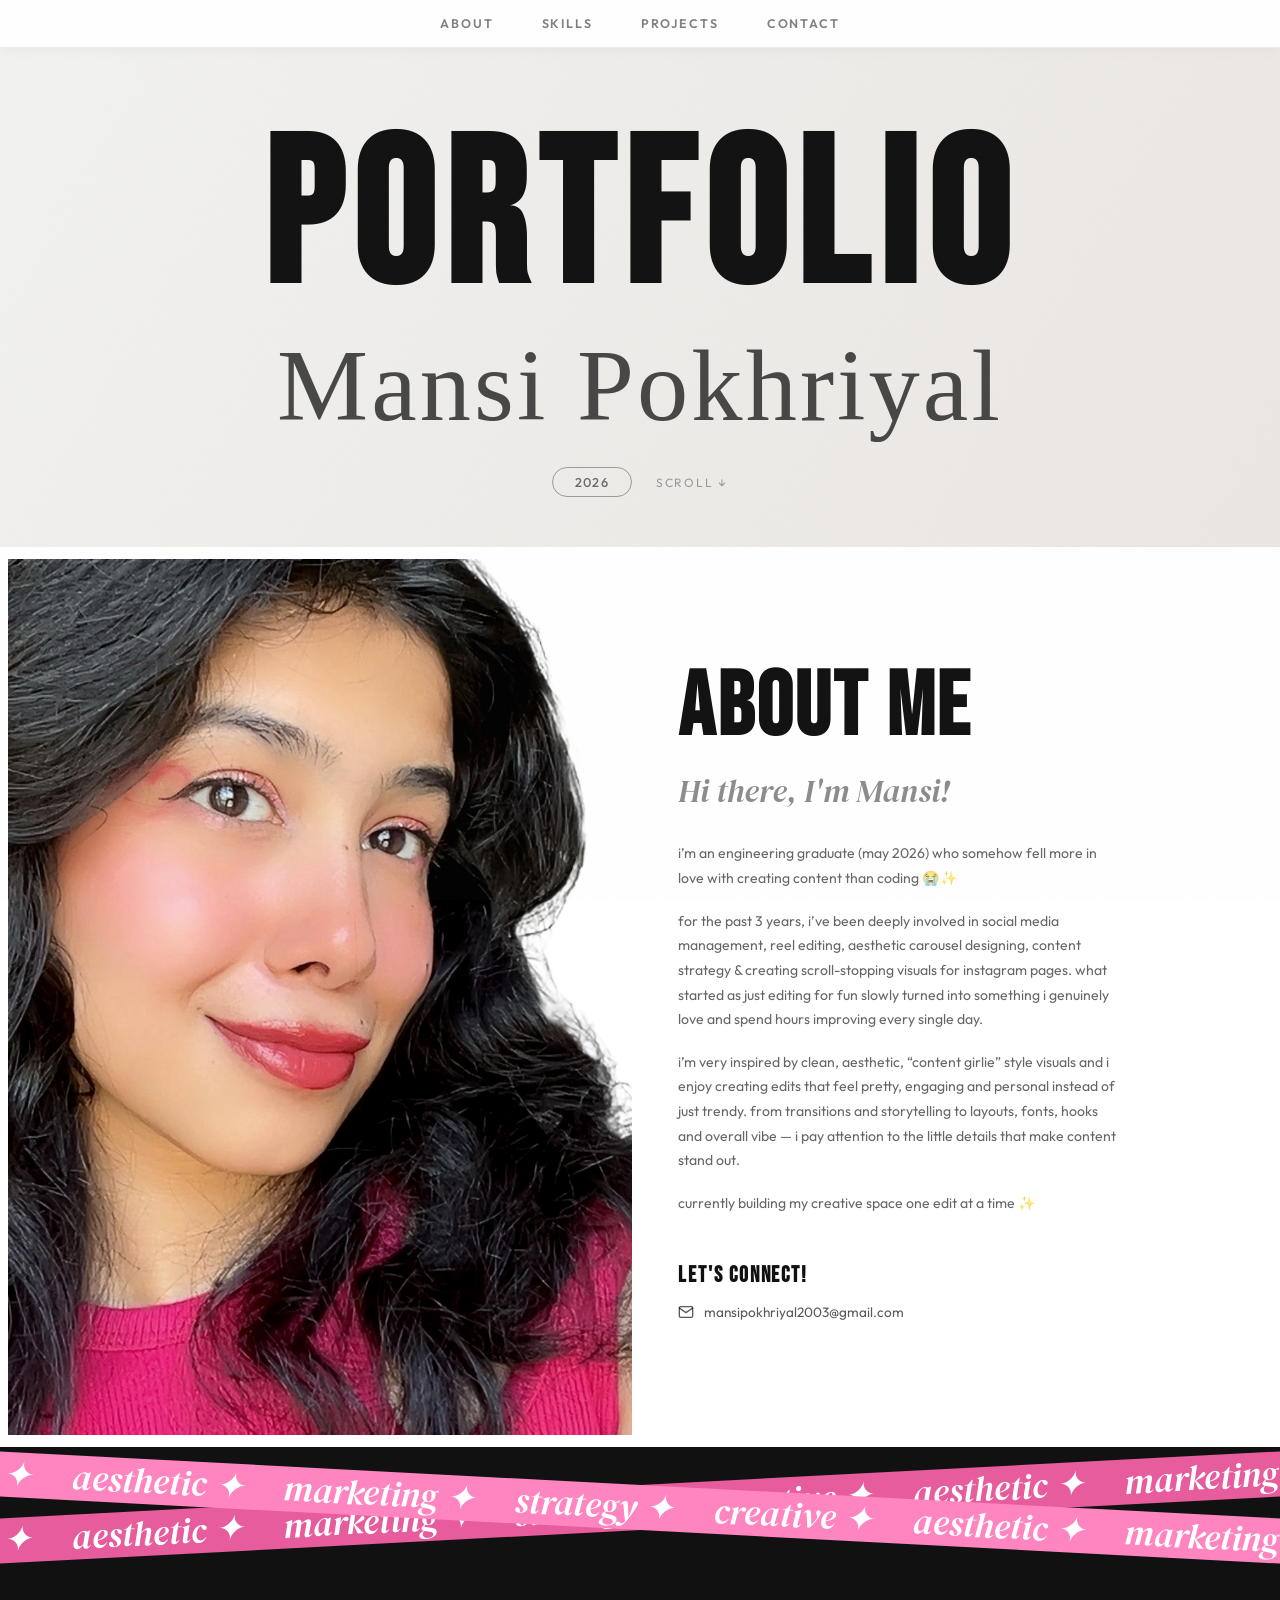
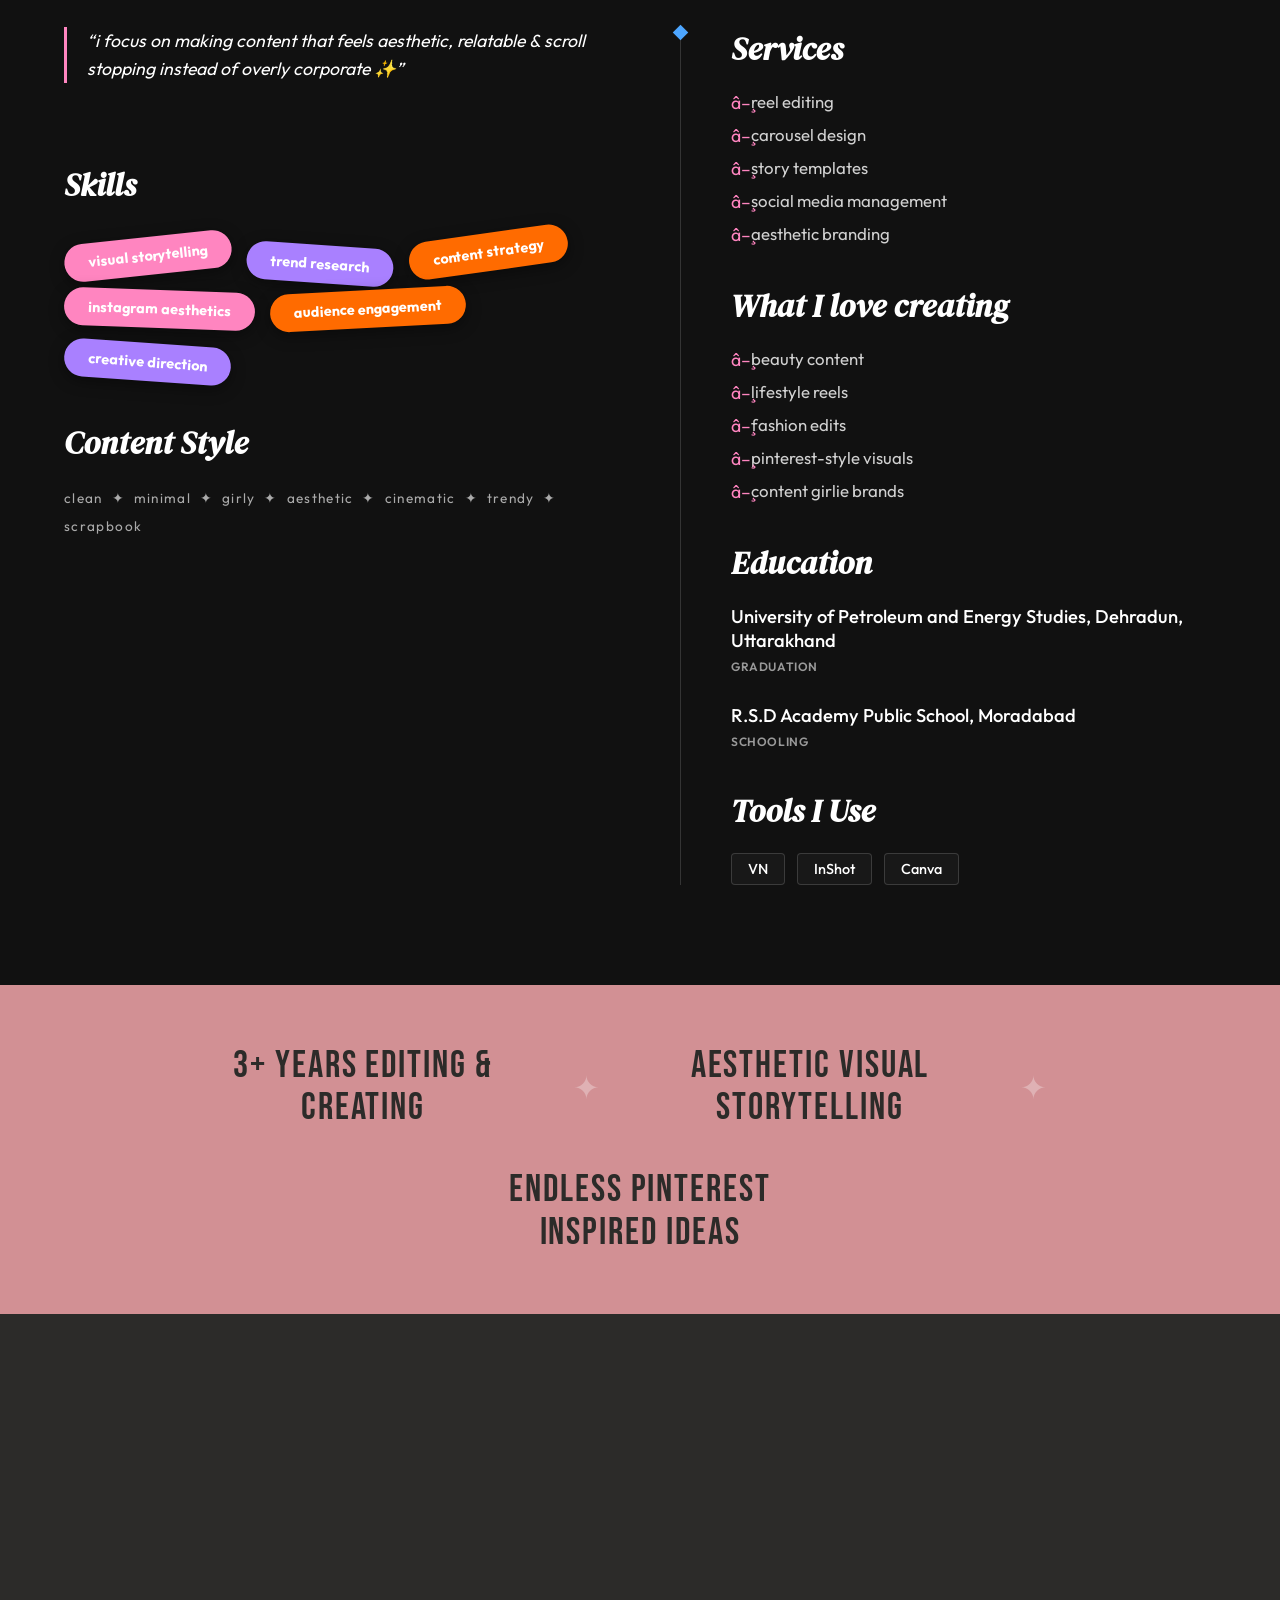
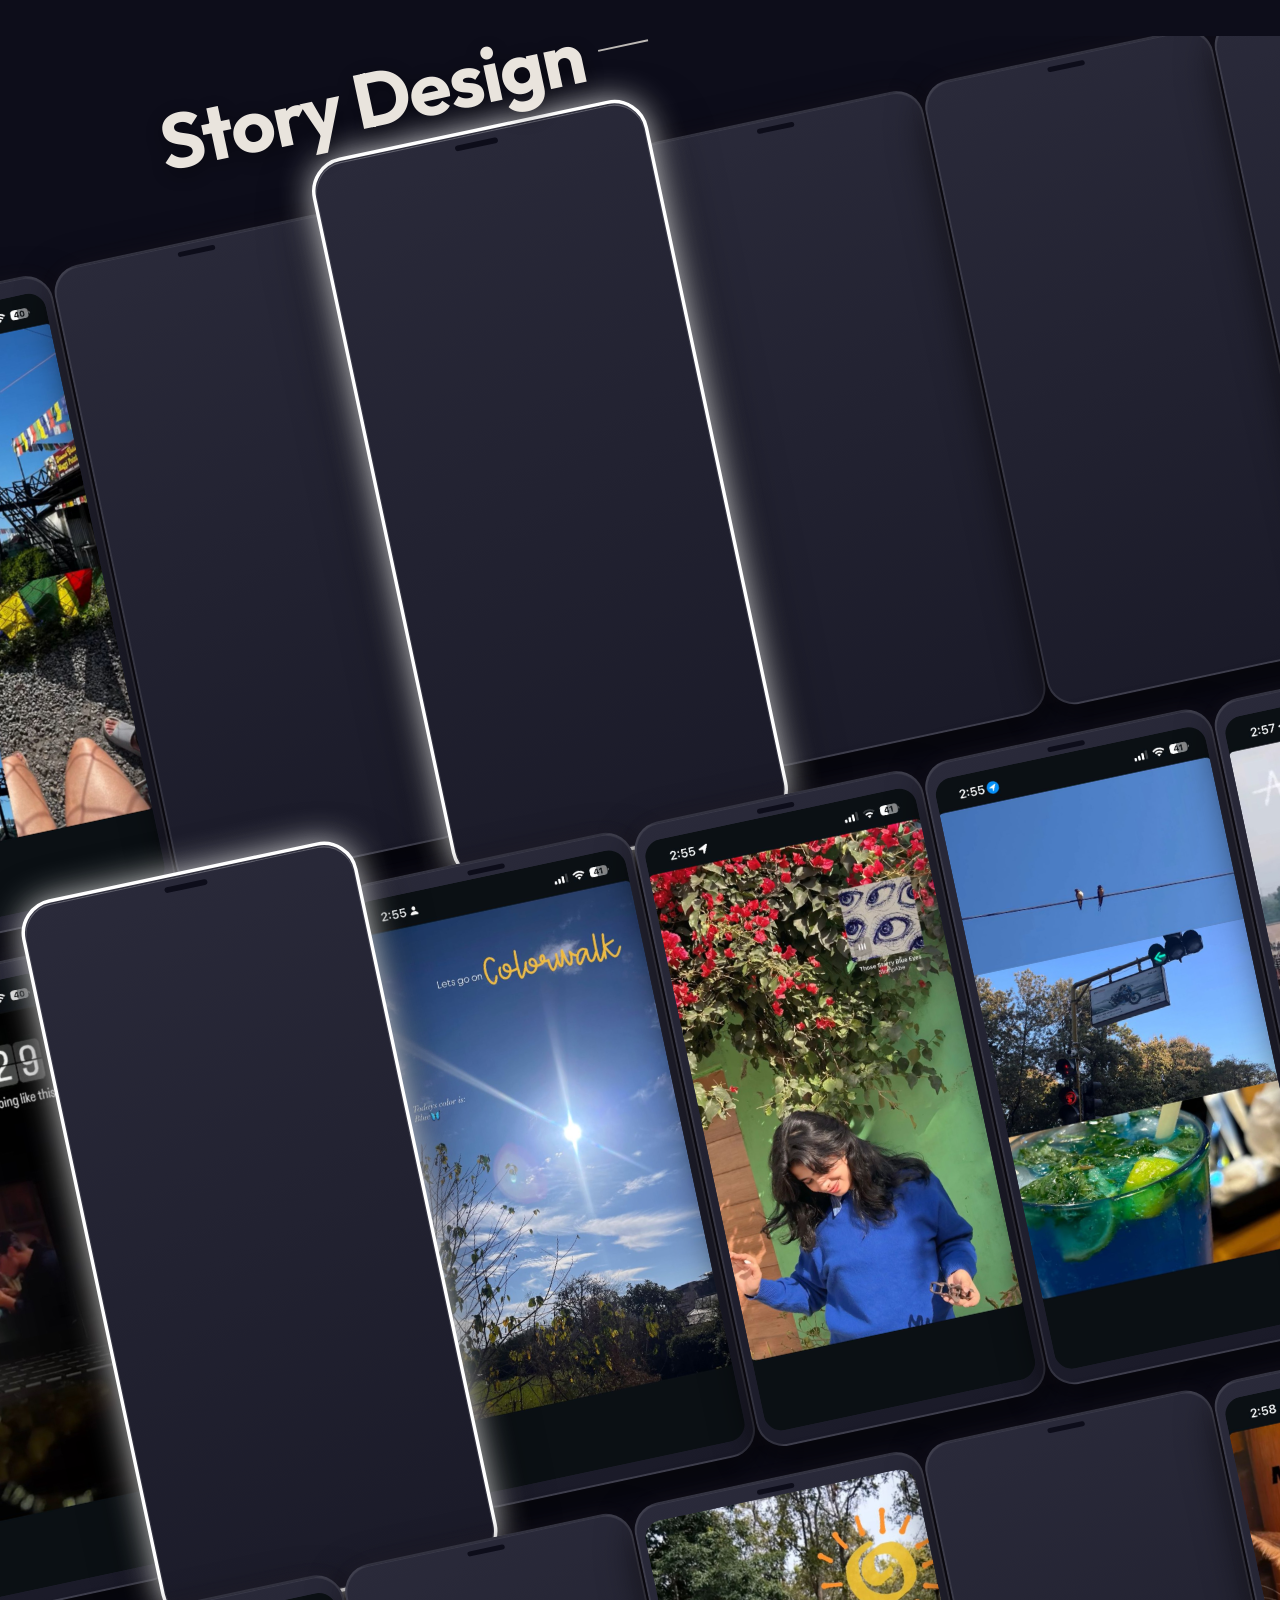
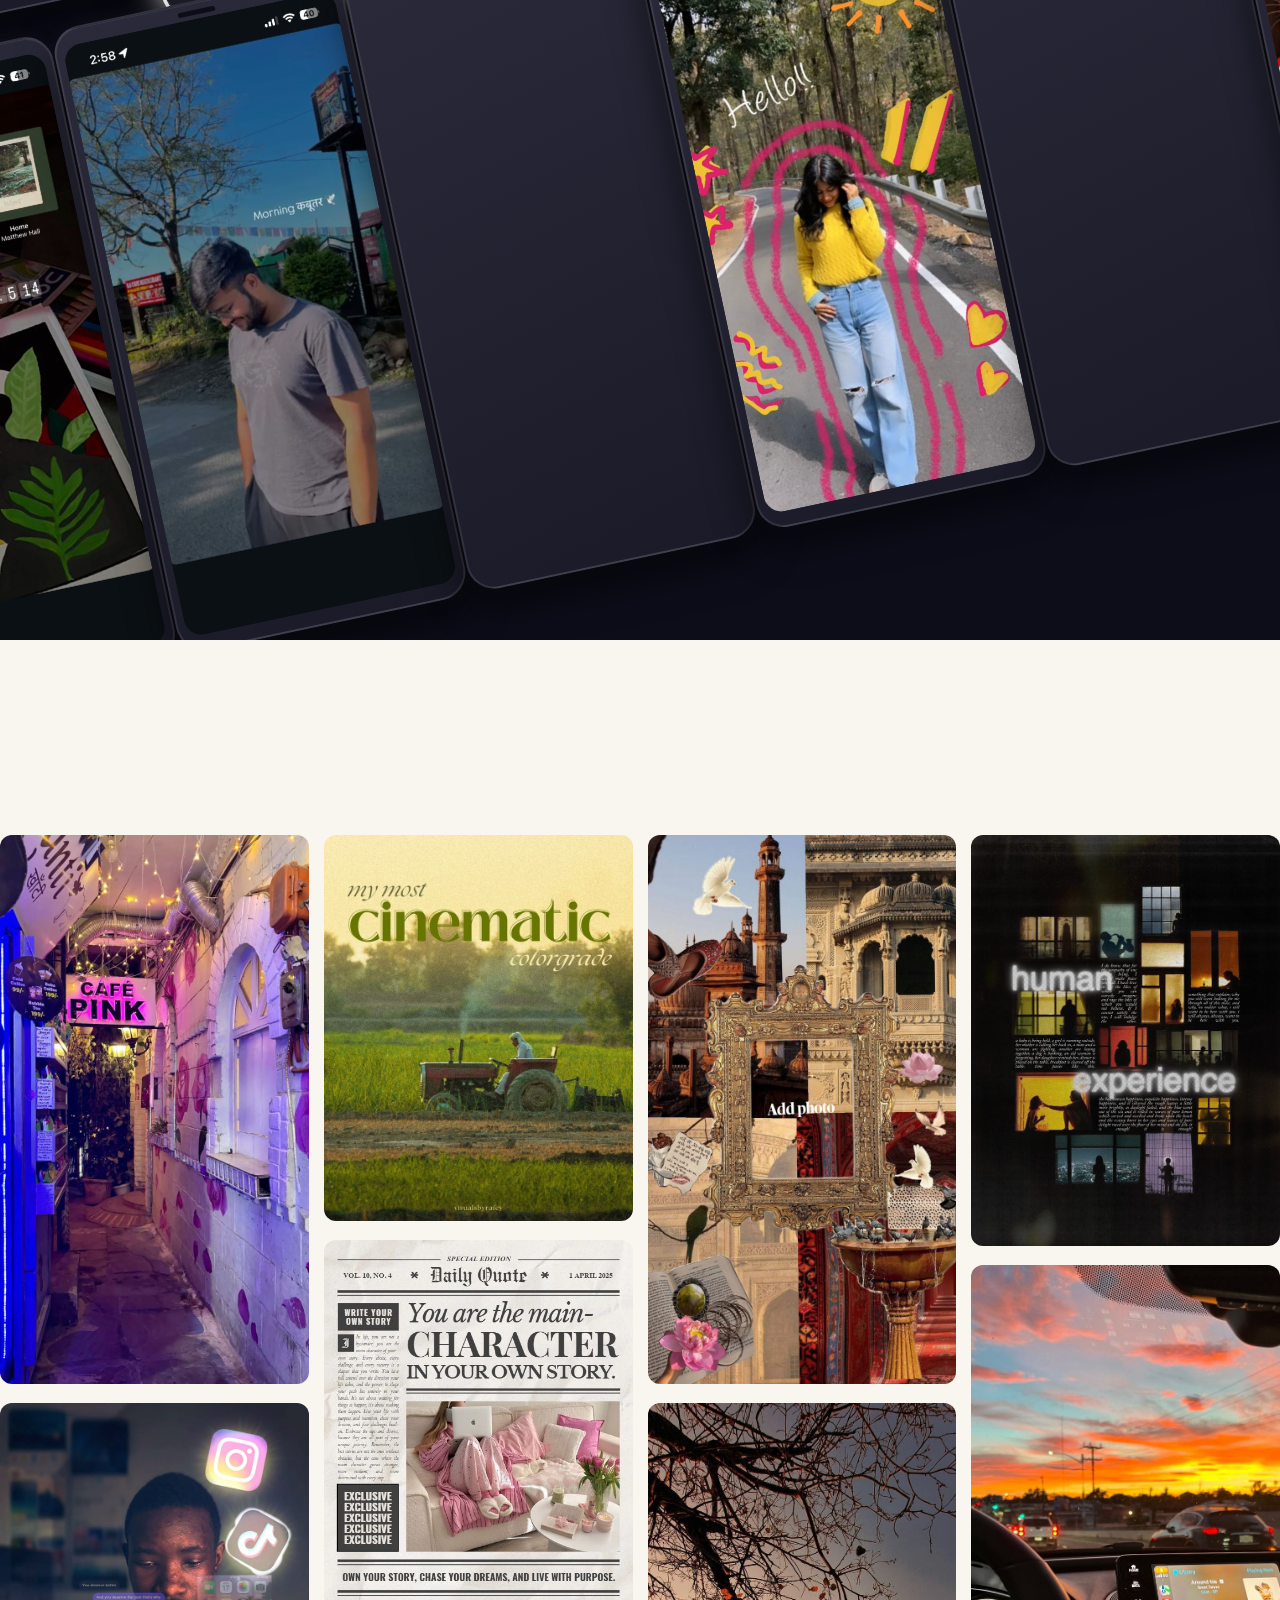
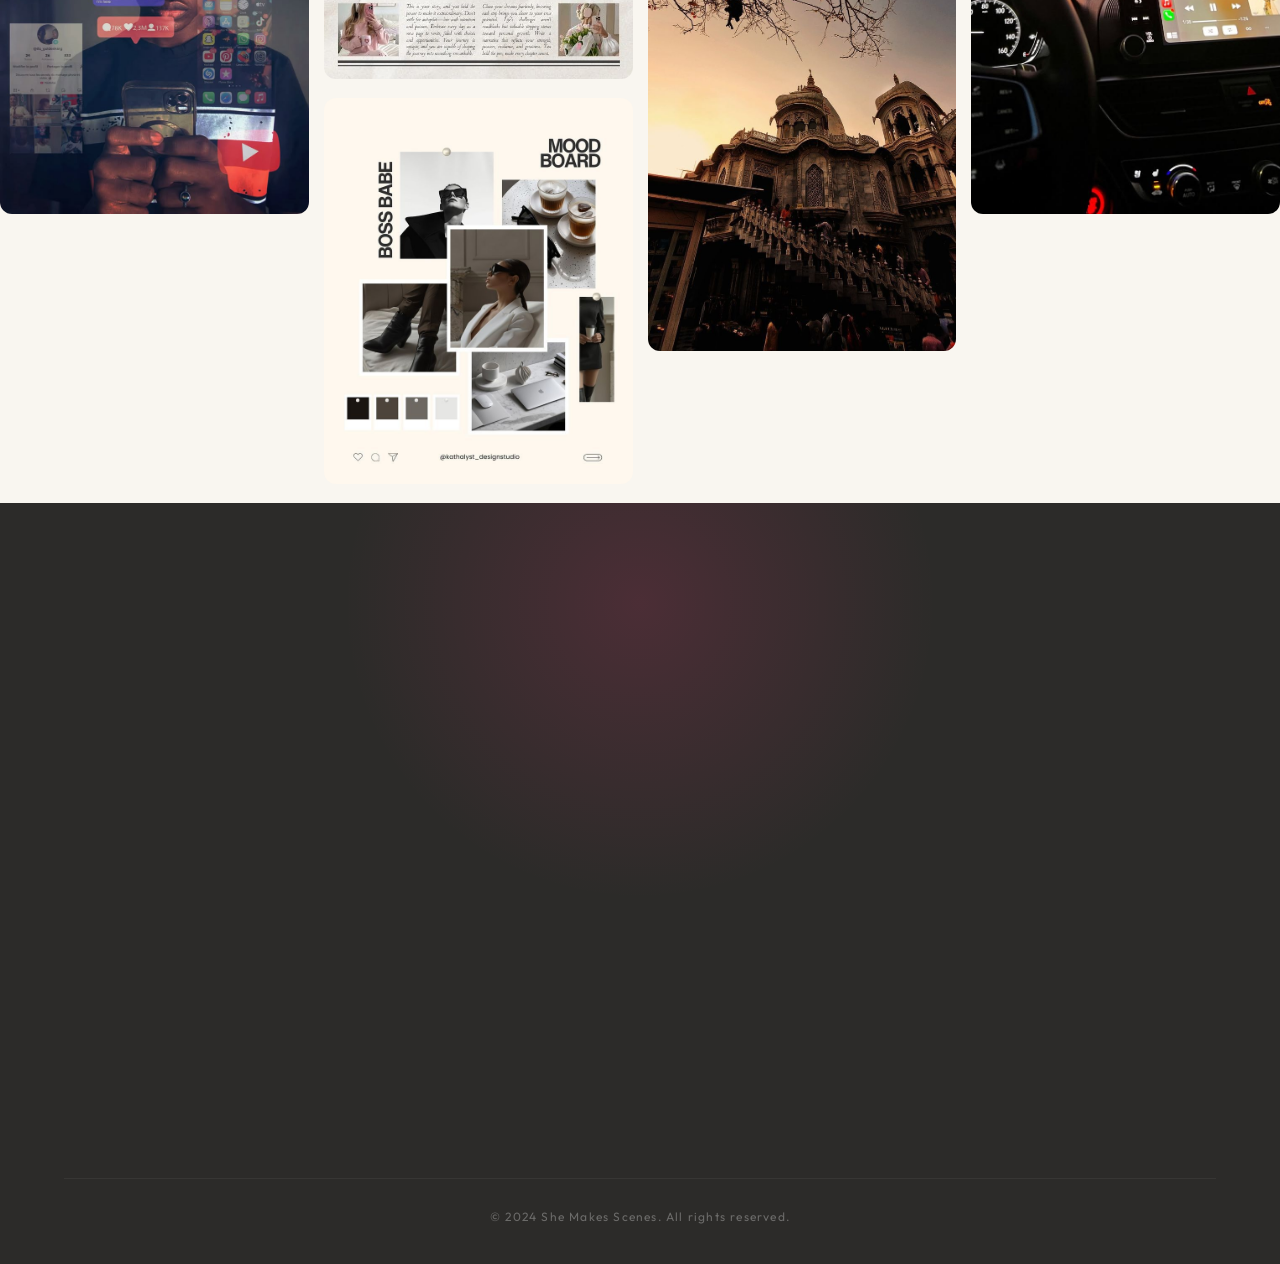
==== commit fd40fc8d: "Roll back greedy CSS regex and fix navbar; apply exact Pinyon Script font; adjust pfp padding; swap " ====
--- a/index.html
+++ b/index.html
@@ -275,7 +275,7 @@
             <!-- Service 2 -->
             <div class="service-card pop-in delay-2" style="--tilt: 2deg;">
                 <div class="svc-tape tape-alt"></div>
-                <img loading="lazy" src="assets/5.png" alt="Content Creation" class="svc-sticker s-bottom-left float-bob-alt">
+                <img loading="lazy" src="assets/camera_transparent.png" alt="Content Creation" class="svc-sticker s-bottom-left float-bob-alt" style="bottom: -15px;">
                 <h3 class="svc-title">Content Creation &amp; UGC</h3>
                 <p class="svc-desc">Aesthetic photography and short-form video that actually looks like it belongs on a
                     moodboard.</p>
--- a/style.css
+++ b/style.css
@@ -96,16 +96,18 @@
    =========================== */
 .pf-hero {
   position: relative;
-  background: #f2f2f0;
+  background: linear-gradient(120deg, #f2f2f0, #eae6e3, #f5f0eb, #f2f2f0);
+  background-size: 300% 300%;
   display: flex;
   flex-direction: column;
   justify-content: center;
   overflow: hidden;
   padding: 0;
-  
-}
-
-
+  animation: heroGradient 15s ease infinite;
+}
+
+@keyframes heroGradient {
+  0% { background-position: 0% 50%; }
   50% { background-position: 100% 50%; }
   100% { background-position: 0% 50%; }
 }
@@ -155,10 +157,11 @@
   padding: 120px 2% 0;
   line-height: 1;
   user-select: none;
-  
-}
-
-
+  animation: floatTitle 6s ease-in-out infinite alternate;
+}
+
+@keyframes floatTitle {
+  0% { transform: translateY(0); }
   100% { transform: translateY(-20px); }
 }
 
@@ -176,9 +179,7 @@
 }
 
 @keyframes titleReveal {
-  0% { opacity: 0; transform: translateY(60px); letter-spacing: 0.15em; filter: blur(10px); }
-  100% { opacity: 1; transform: translateY(0); letter-spacing: 0.05em; filter: blur(0); }
-}
+  to { opacity:1; transform:translateY(0); }
 }
 
 /* Calligraphy name â€” sits below portfolio */
@@ -198,9 +199,7 @@
 }
 
 @keyframes scriptReveal {
-  0% { opacity: 0; transform: translateX(-50%) translateY(20px); filter: blur(10px); }
-  100% { opacity: 1; transform: translateX(-50%) translateY(0); filter: blur(0); }
-}
+  to { opacity:1; transform: translateY(0); }
 }
 
 /* â”€â”€ FOOTER ROW â”€â”€ */
@@ -283,9 +282,10 @@
 .am-portrait {
   position: relative;
   z-index: 1;
-  width: calc(100% - 6px);
-  height: calc(100vh - 6px); /* Cover page with small margin */
-  margin: 3px auto; /* 3px margin top and bottom */
+  width: calc(100% - 16px);
+  height: calc(100vh - 16px); /* Cover page with small margin */
+  margin: 4px auto;
+  padding: 4px 0;
   object-fit: cover; /* Cover the page as requested */
   object-position: center;
   display: block;
@@ -650,27 +650,7 @@
 
 
 /* Script/cursive name overlaid */
-.pf-script-name {
-  position: absolute;
-  bottom: -5px;
-  left: 50%;
-  transform: translateX(-50%);
-  font-family: "Pinyon Script", cursive;
-  font-weight: 400;
-  font-style: normal;
-  font-size: clamp(3.5rem, 8vw, 8rem);
-  color: rgba(0,0,0,0.65);
-  white-space: nowrap;
-  animation: scriptReveal 1.3s 0.3s cubic-bezier(0.22, 1, 0.36, 1) forwards;
-  opacity: 0;
-  transform: translateX(-50%) translateY(20px);
-}
-
-@keyframes scriptReveal {
-  0% { opacity: 0; transform: translateX(-50%) translateY(20px); filter: blur(10px); }
-  100% { opacity: 1; transform: translateX(-50%) translateY(0); filter: blur(0); }
-}
-}
+
 
 /* Footer row: year pill + scroll cue */
 .pf-footer-row {
@@ -1447,9 +1427,10 @@
 }
 
 @keyframes titleReveal {
-  0% { opacity: 0; transform: translateY(60px); letter-spacing: 0.15em; filter: blur(10px); }
-  100% { opacity: 1; transform: translateY(0); letter-spacing: 0.05em; filter: blur(0); }
-}
+  from {
+    opacity: 0;
+    transform: translateY(40px);
+  }
 
   to {
     opacity: 1;
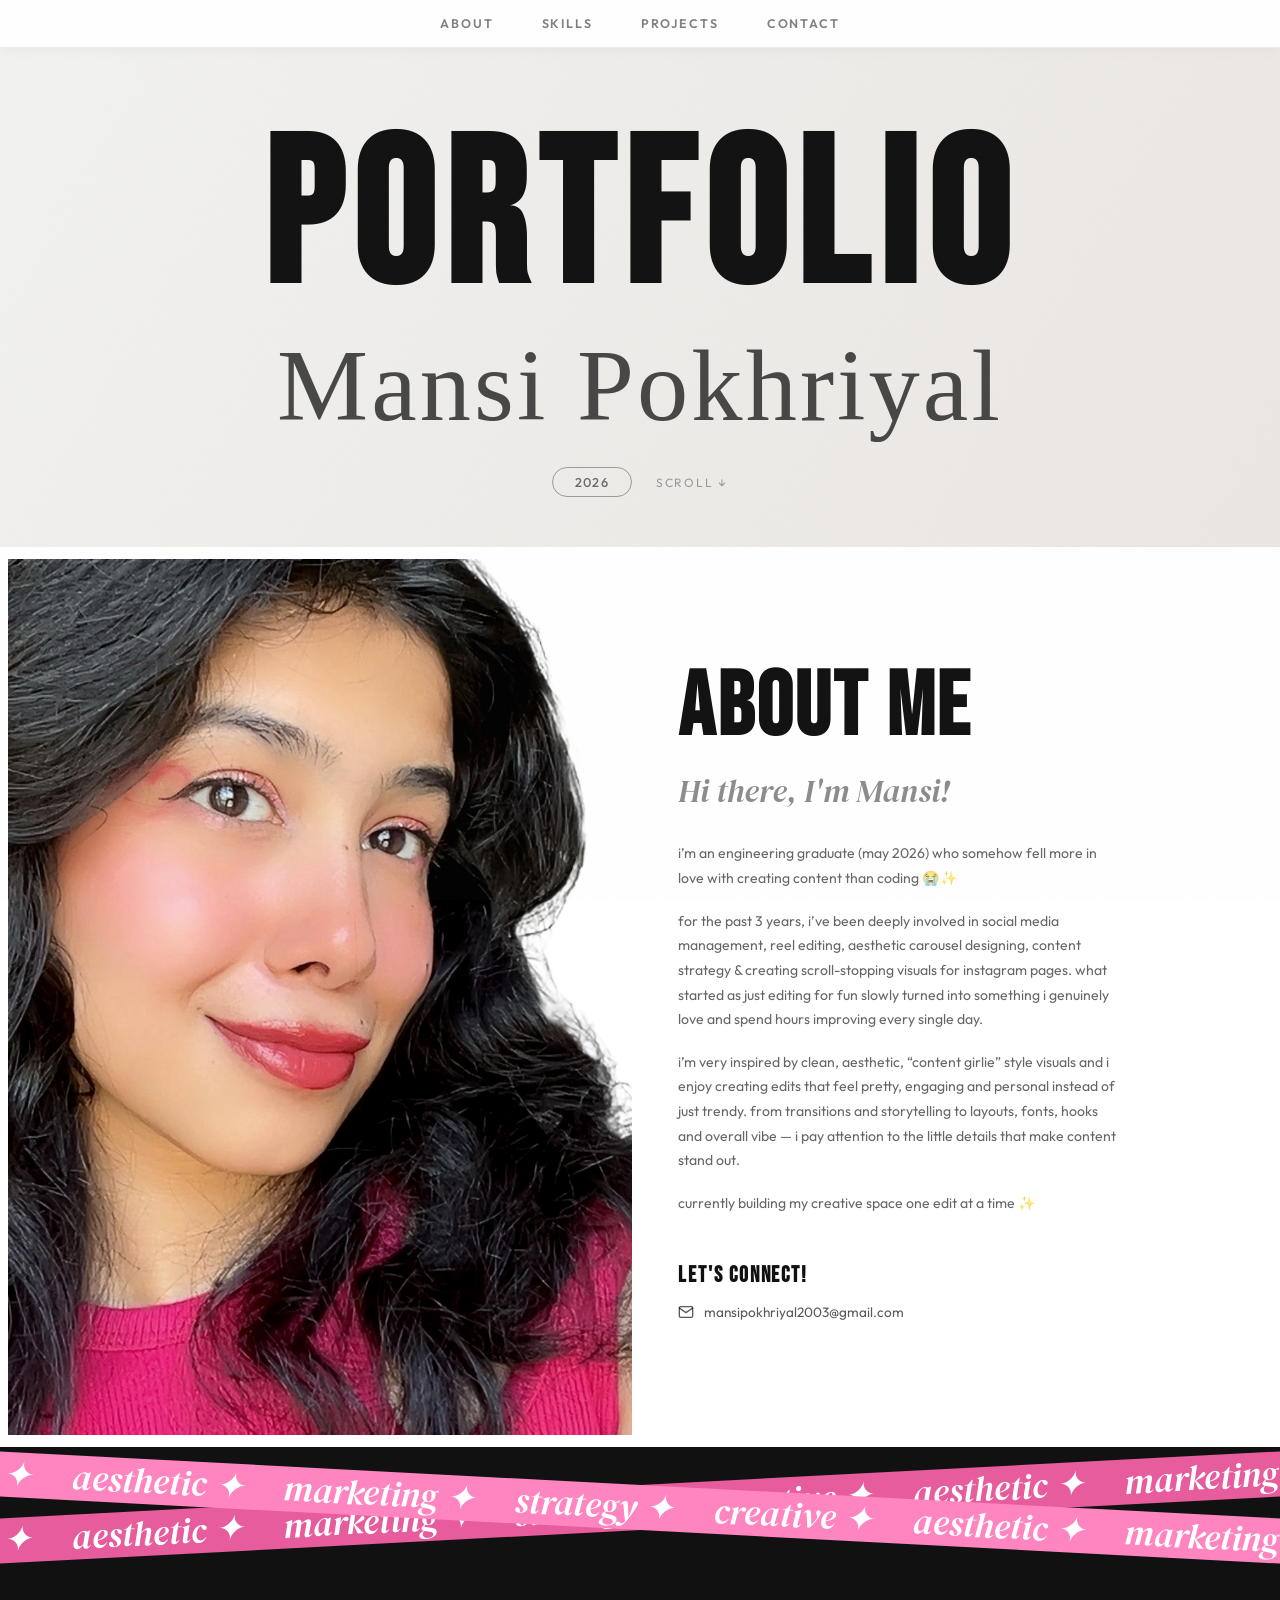
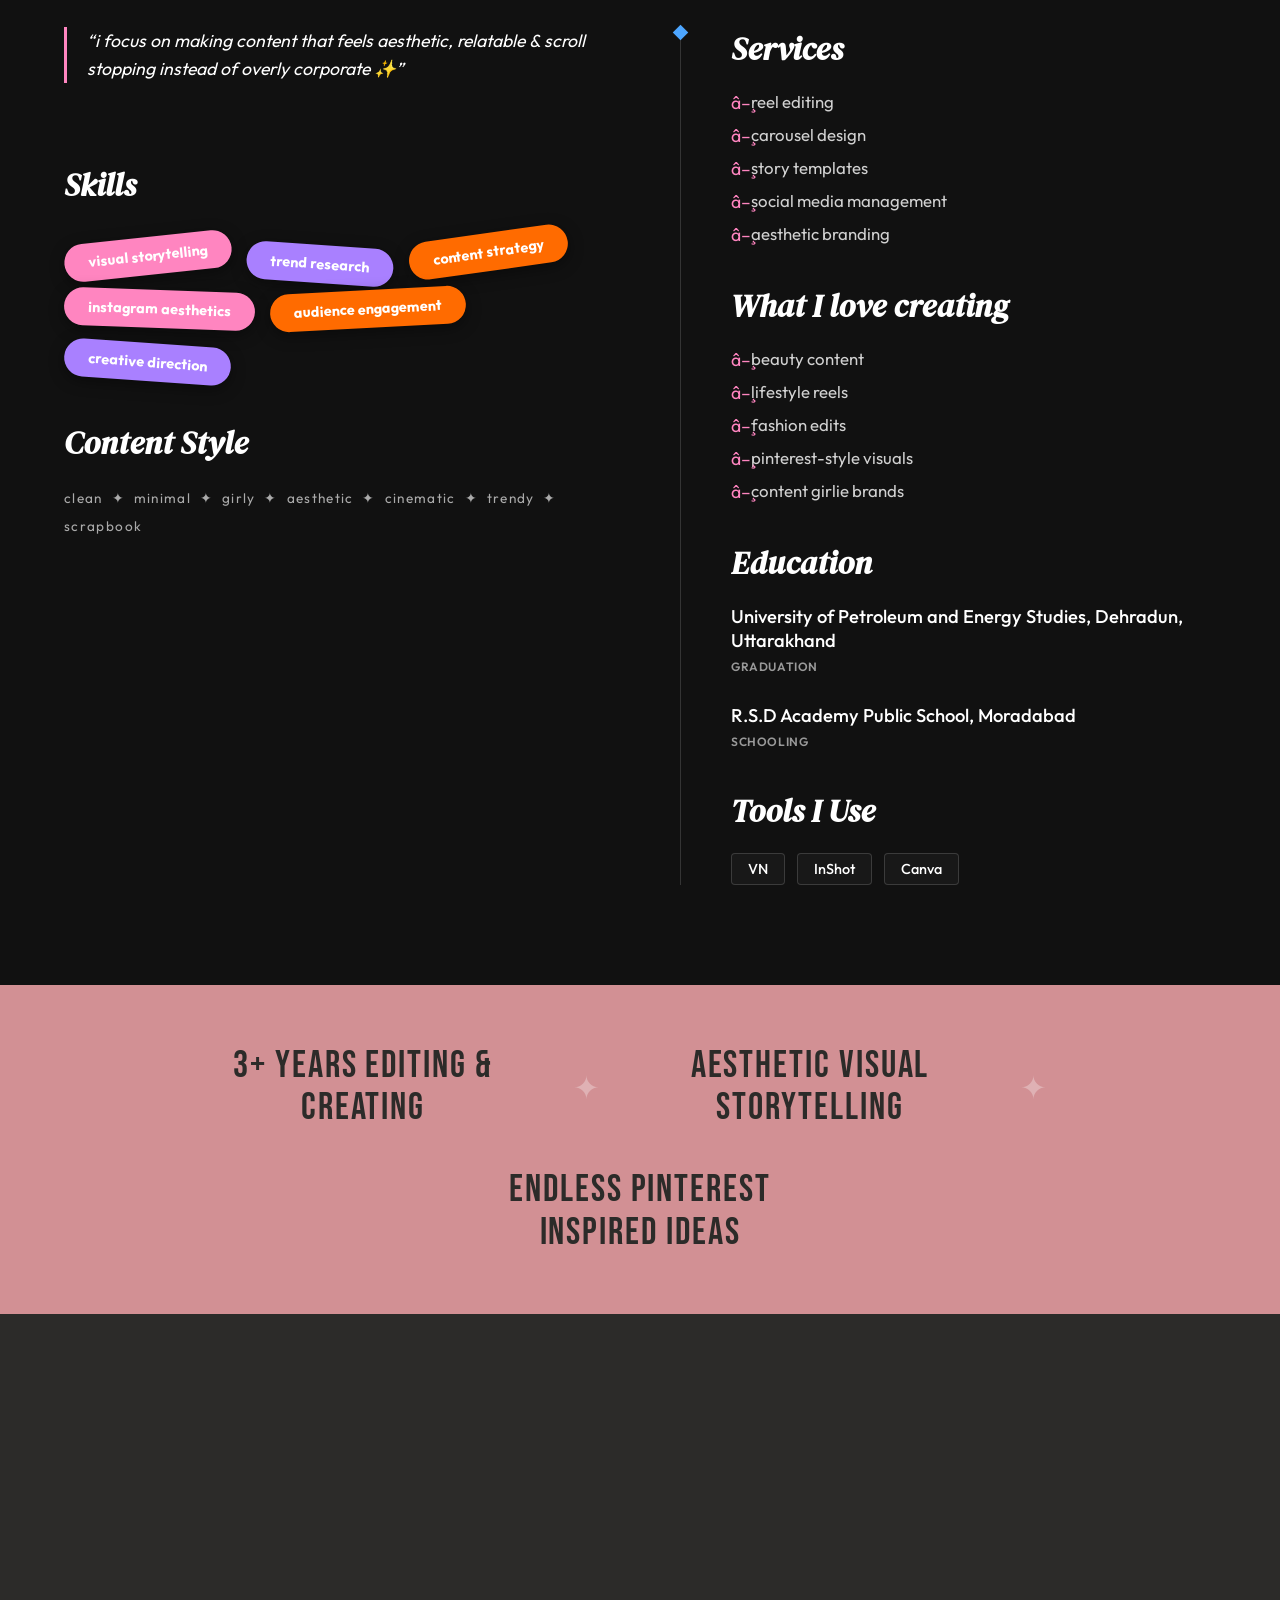
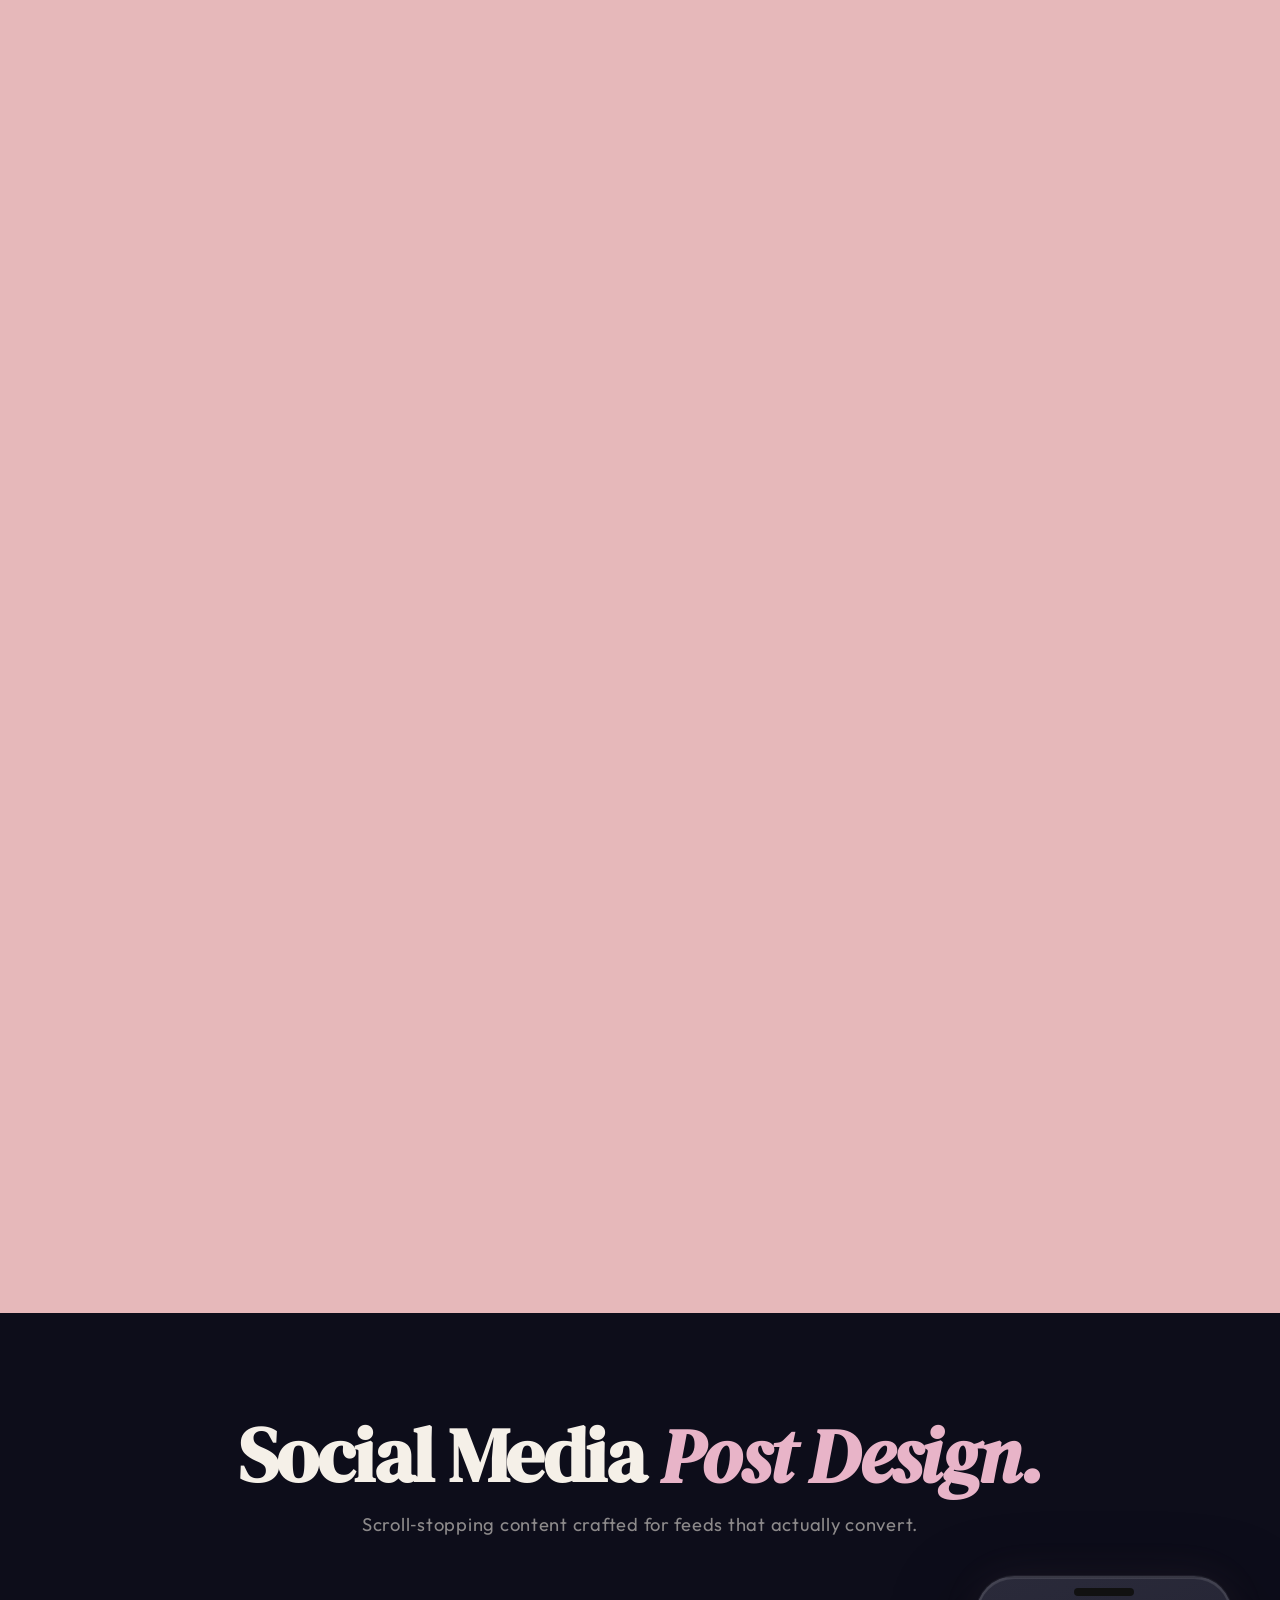
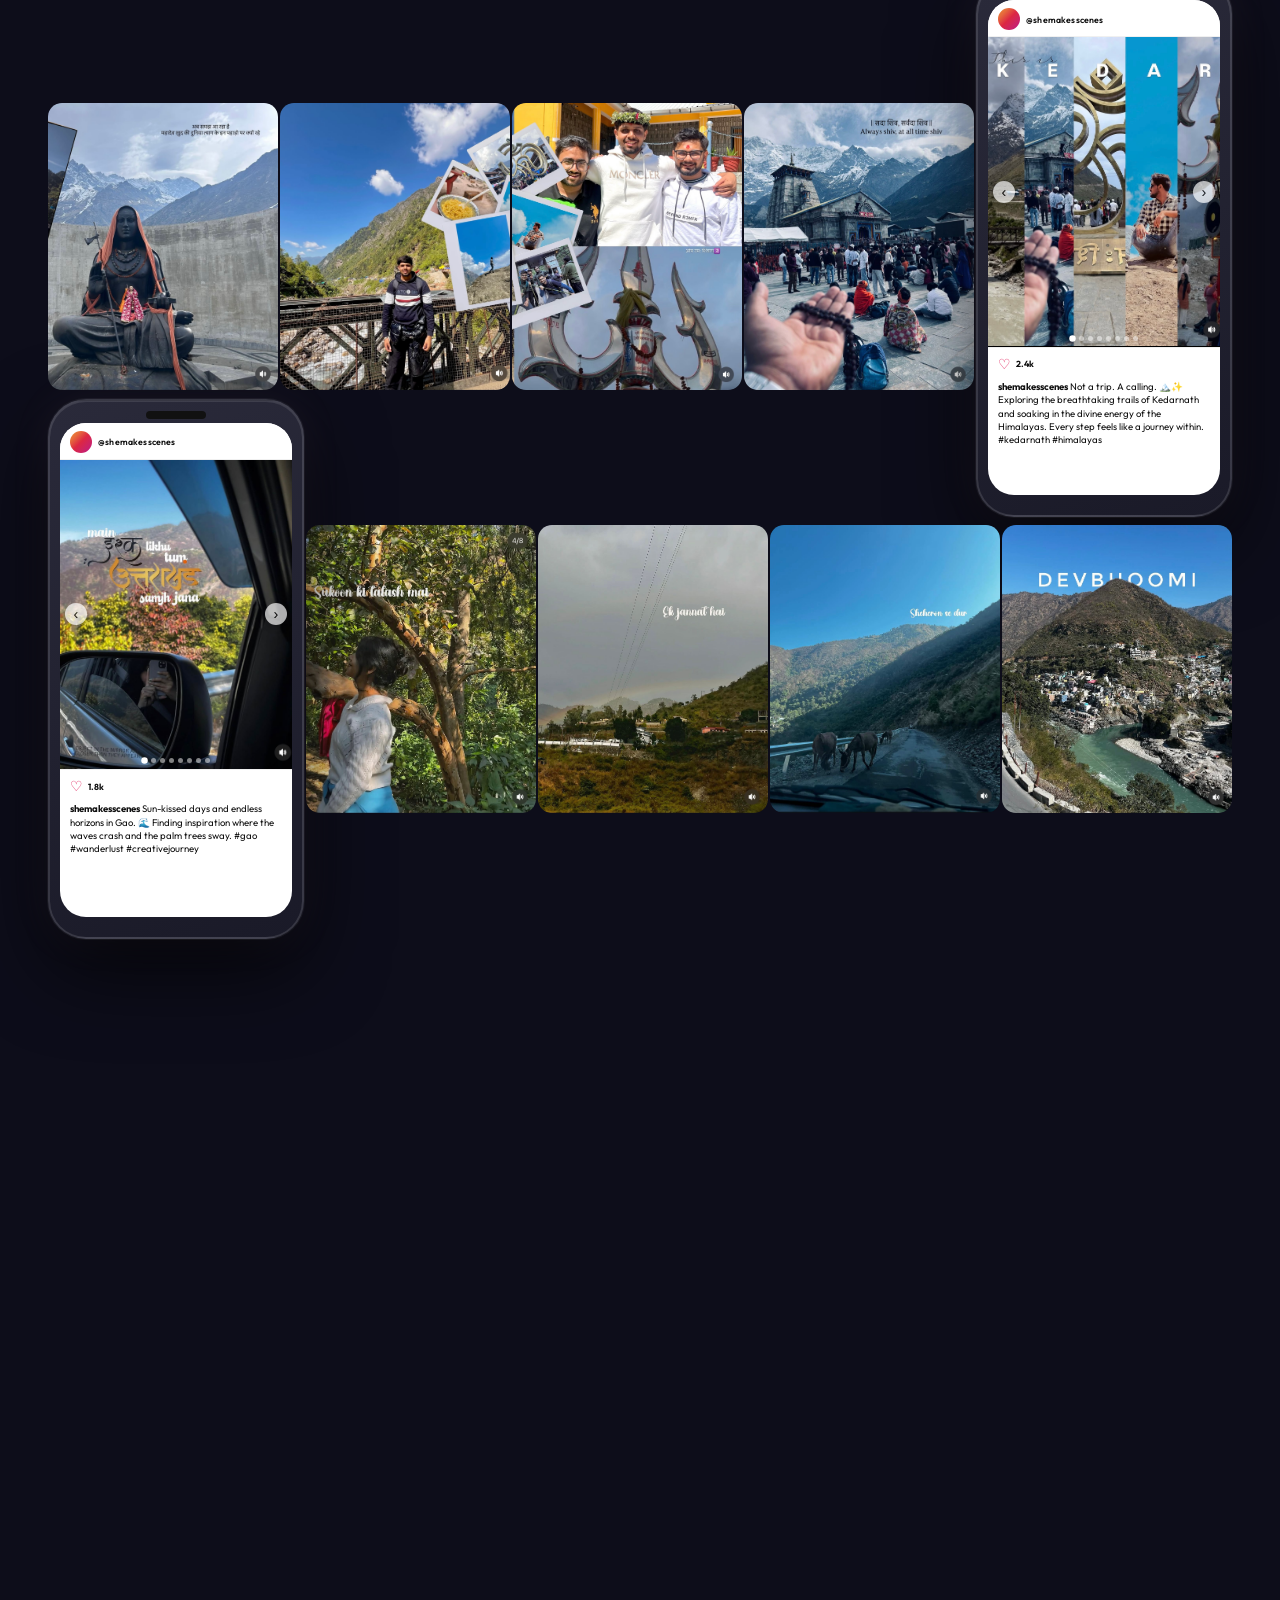
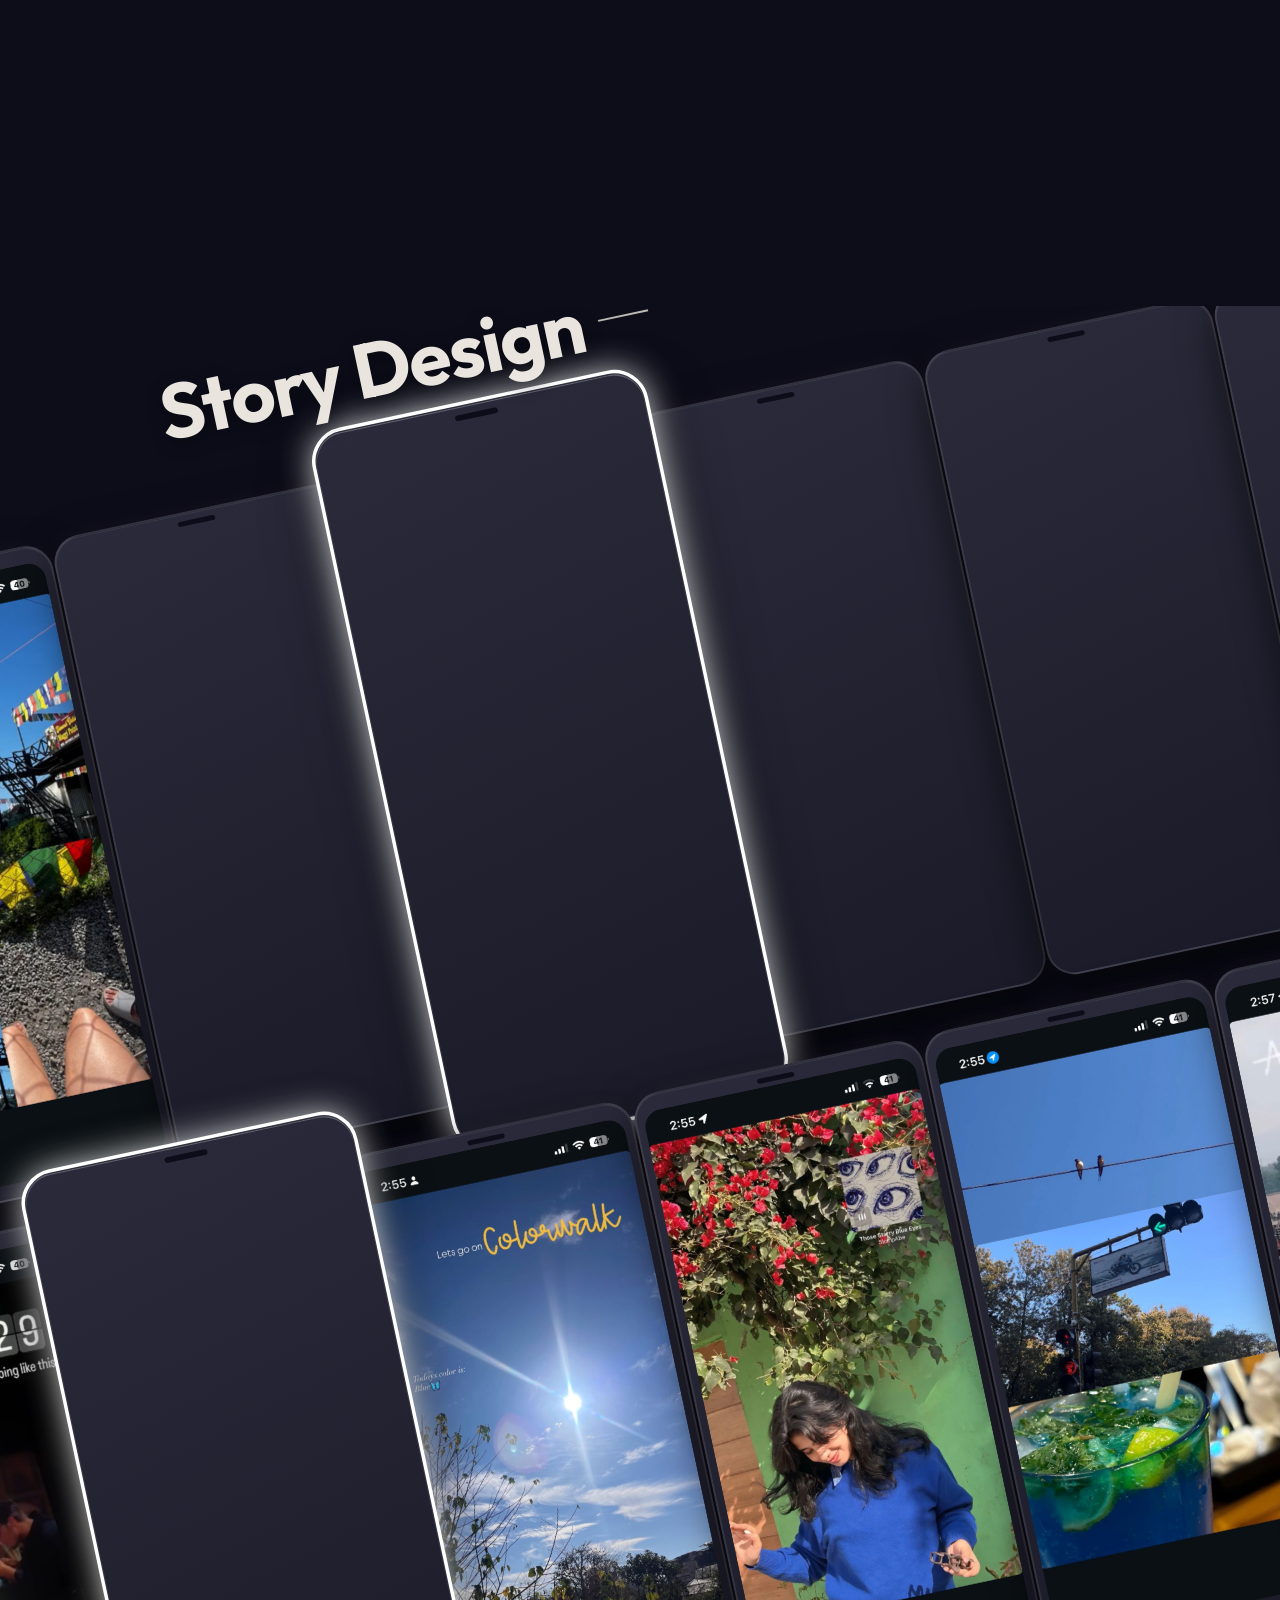
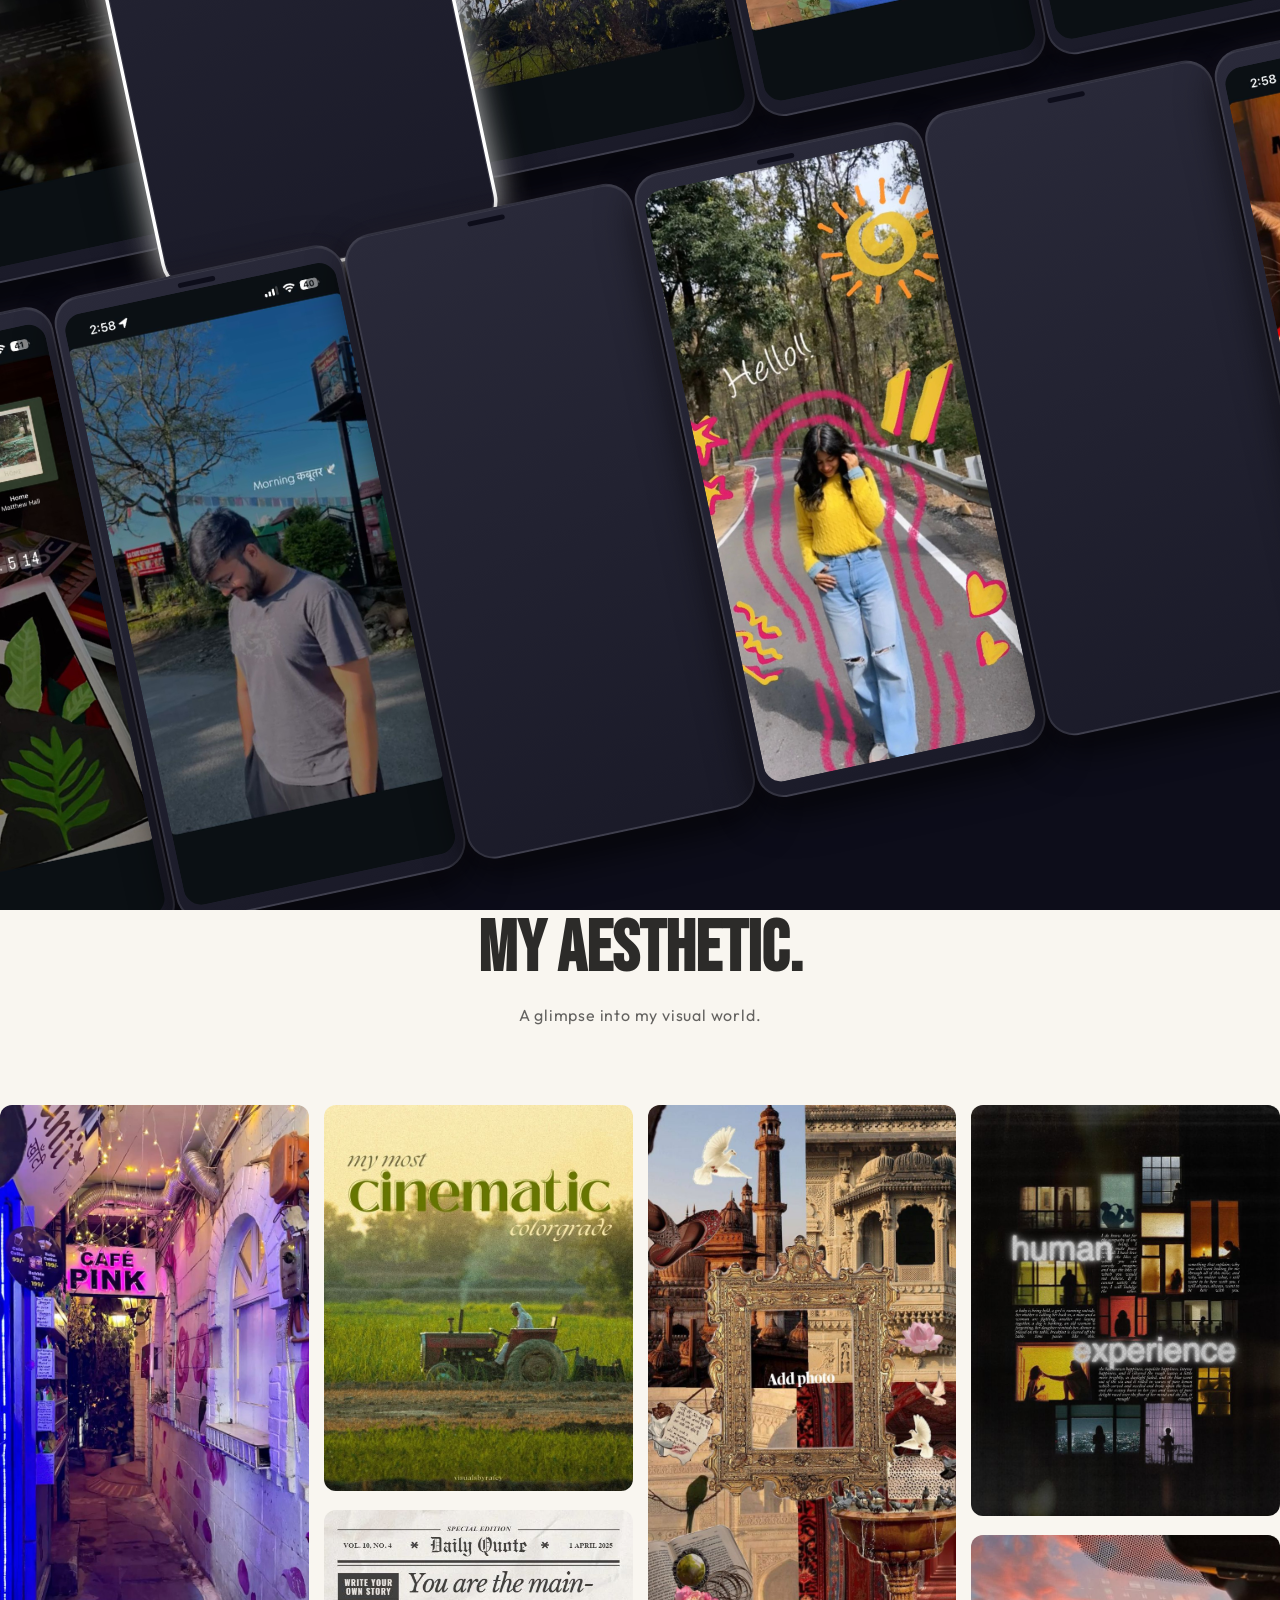
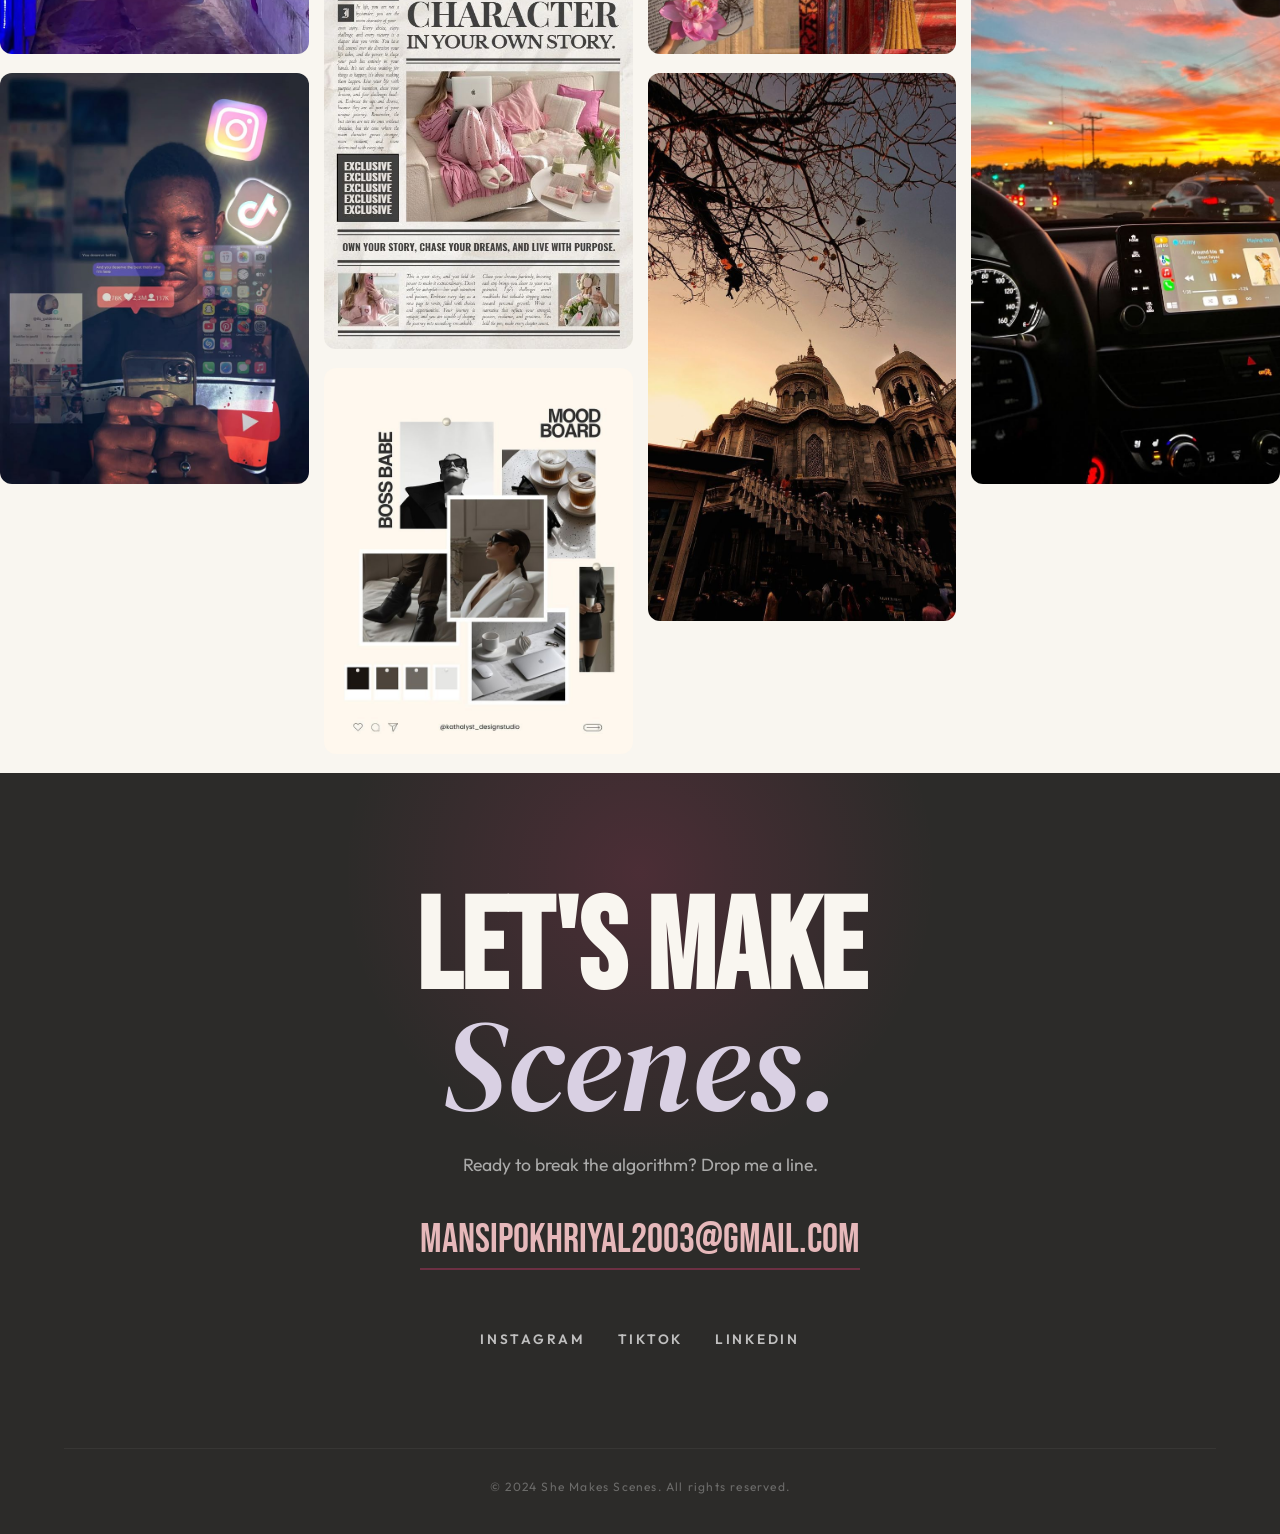
==== commit 08403968: "Fix horizontal video modal rotation and add back Video Item 12 using v15 assets" ====
--- a/index.html
+++ b/index.html
@@ -447,7 +447,17 @@
                 </div>
             </div>
 
-            <!-- Video Item 12 (Vertical) -->
+            <!-- Video Item 12 (Horizontal) -->
+            <div class="video-item horizontal"
+                data-video="https://res.cloudinary.com/dgtjwejuw/video/upload/f_auto,q_auto:best/v15_hkxv1v.mp4">
+                <video poster="assets/poster_v15.jpg"
+                    data-src="https://res.cloudinary.com/dgtjwejuw/video/upload/f_auto,q_auto:best/v15_hkxv1v.mp4"
+                    class="v-thumb rotate-fix" muted playsinline preload="none"></video>
+                <div class="v-overlay">
+                    <p class="v-text">Overall editing/content style showcase</p>
+                    <div class="play-btn">▶</div>
+                </div>
+            </div>
         </div>
     </section>
 
--- a/style.css
+++ b/style.css
@@ -1814,6 +1814,25 @@
   max-height: 90vh;
   display: block;
   background: #000;
+}
+
+/* Rotated video styling in modal */
+.video-modal.rotate-video .modal-content {
+  width: 90vw;
+  max-width: 800px;
+  aspect-ratio: 16 / 9;
+  display: flex;
+  align-items: center;
+  justify-content: center;
+  overflow: hidden;
+}
+
+.video-modal.rotate-video #modalVideo {
+  transform: rotate(270deg);
+  width: calc(100% * 9 / 16); /* Swapped width */
+  height: 100%; /* Swapped height */
+  max-height: none;
+  object-fit: cover;
 }
 
 .modal-close {
